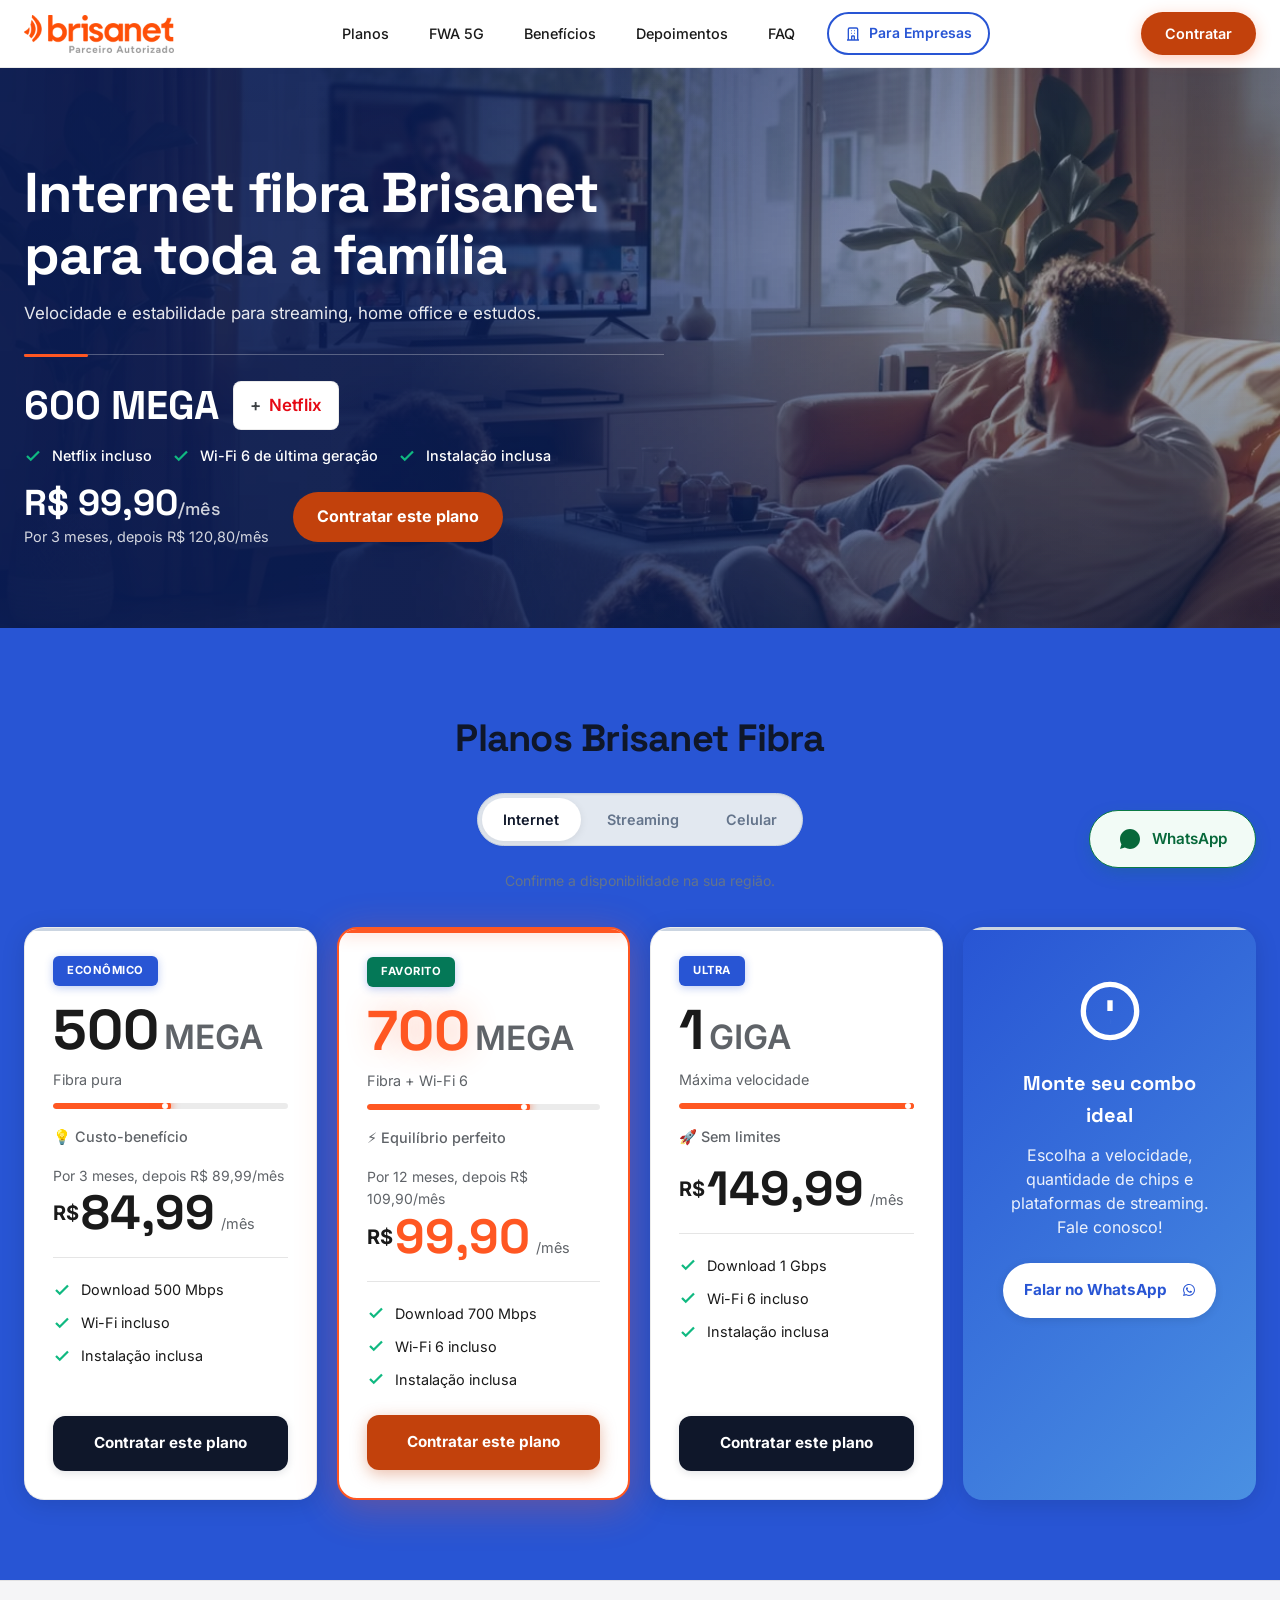
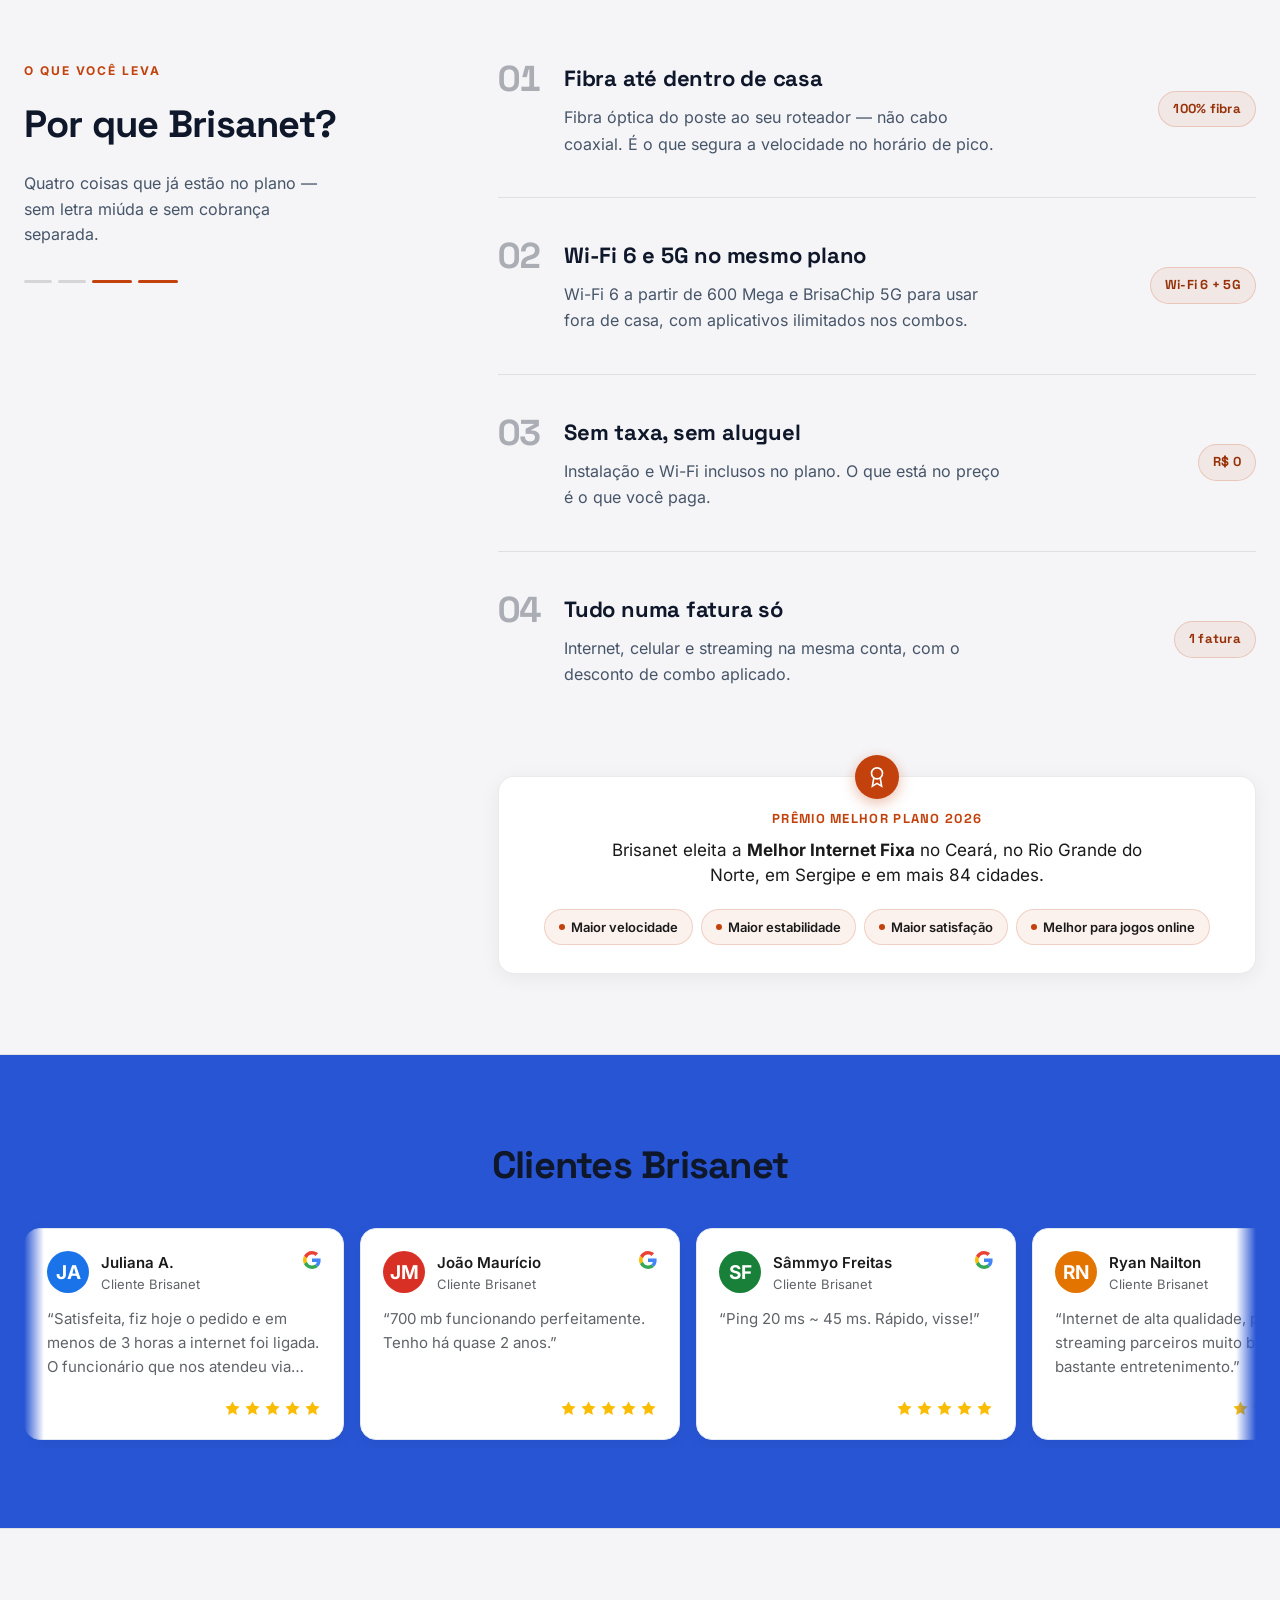
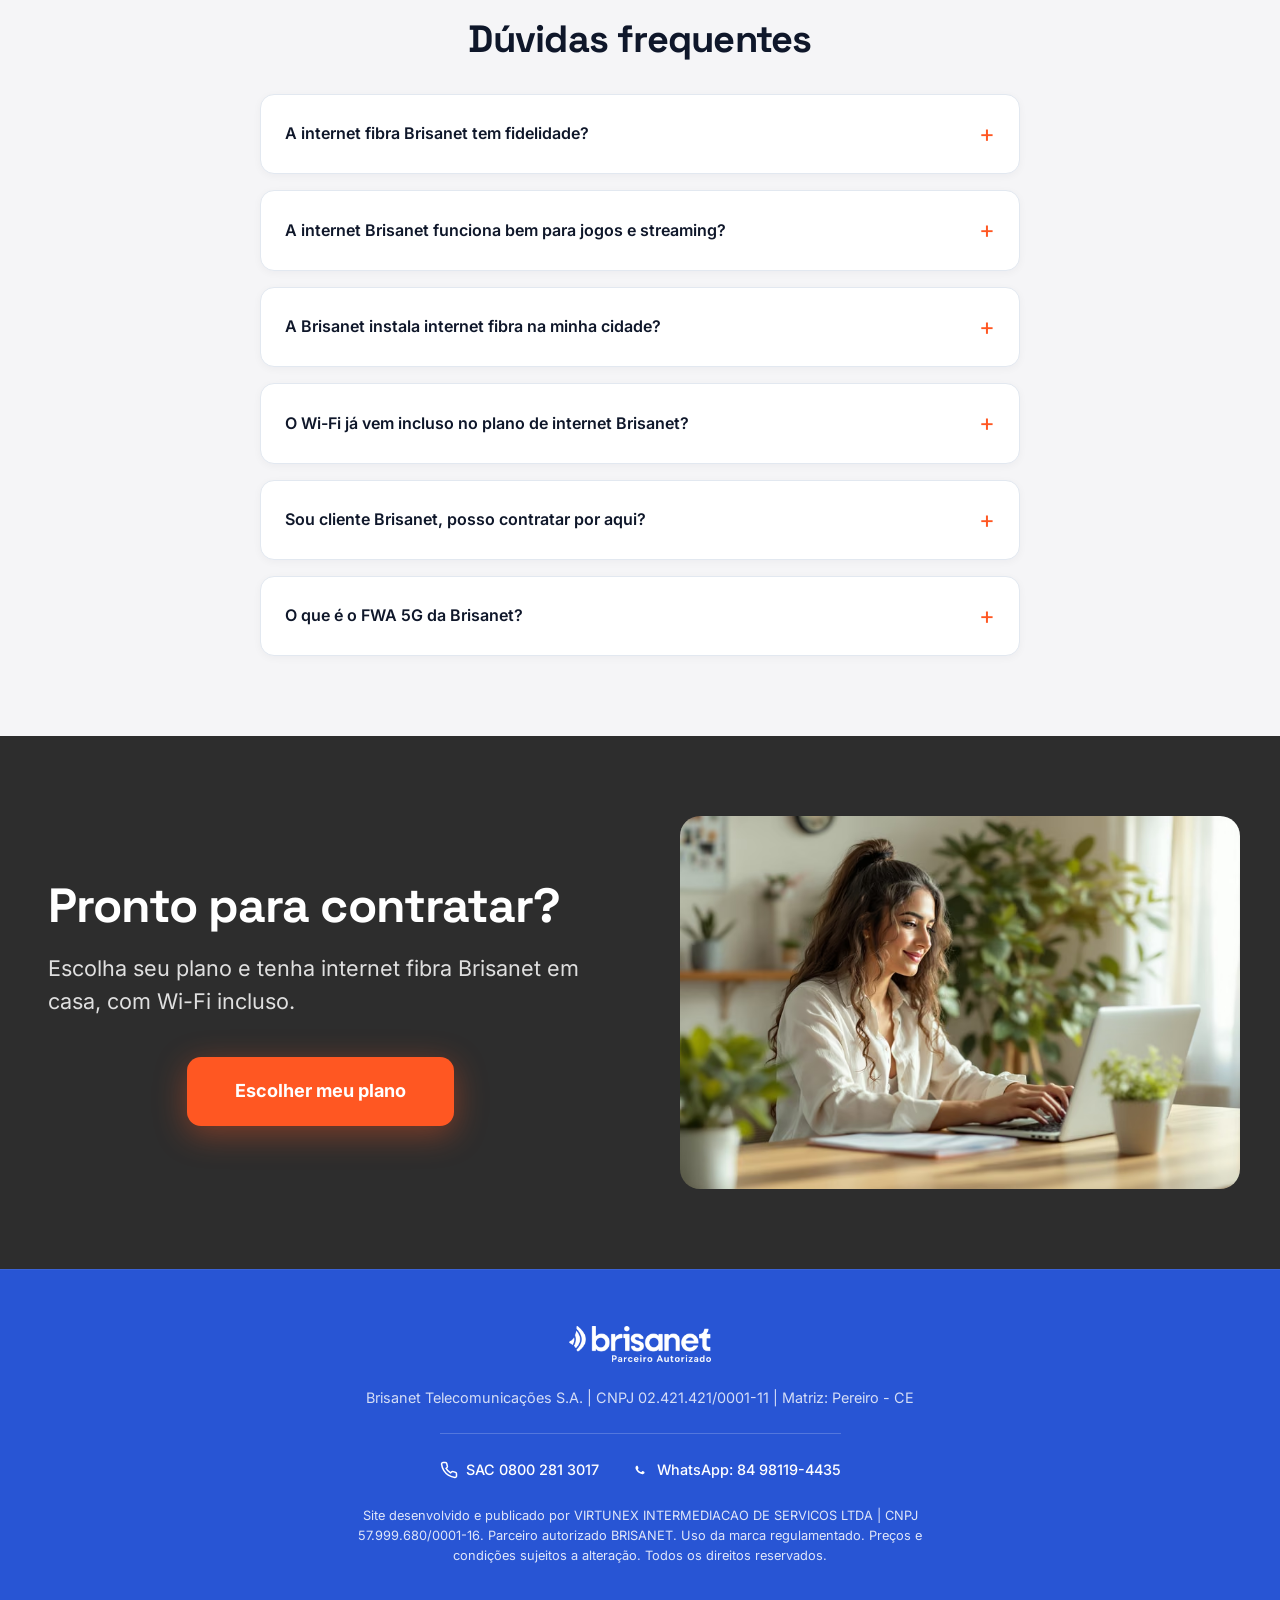
==== index.html @ 5cfa9ad0 "Atualiza versão do qualificador para liberar links do formulário" ====
<!DOCTYPE html>
<html lang="pt-BR">
<head>
  <meta charset="utf-8">
  <meta name="viewport" content="width=device-width, initial-scale=1">
  <meta name="description" content="Internet Fibra Brisanet a partir de R$ 84,99. Planos de 500 Mega a 1 Giga, com BrisaChip e instalação inclusa. Fale com um consultor e confira a cobertura na sua cidade.">
  <meta name="theme-color" content="#2855d4">
  <title>Internet Fibra Brisanet | Planos de 500 Mega a 1 Giga e BrisaChip</title>
  <link rel="icon" type="image/x-icon" href="img/favicon.ico">

  <link rel="preload" href="fonts/inter-latin.woff2" as="font" type="font/woff2" crossorigin>
  <link rel="preload" href="fonts/space-grotesk-latin.woff2" as="font" type="font/woff2" crossorigin>

  <!-- Google Tag Manager (GTM-WS3T5W6V) -->
  <script>
    /* dataLayer e gtm.start ficam imediatos (sem rede) para nao perder eventos
       empurrados antes do container carregar. So a injecao do gtm.js e' adiada:
       acontece no load ou na primeira interacao, o que vier primeiro. */
    window.dataLayer = window.dataLayer || [];
    window.dataLayer.push({'gtm.start': new Date().getTime(), event: 'gtm.js'});
    (function (w, d, s, i) {
      var done = false;
      function loadGTM() {
        if (done) return;
        done = true;
        var f = d.getElementsByTagName(s)[0], j = d.createElement(s);
        j.async = true;
        j.src = 'https://www.googletagmanager.com/gtm.js?id=' + i;
        f.parentNode.insertBefore(j, f);
      }
      ['pointerdown', 'keydown', 'touchstart', 'scroll'].forEach(function (e) {
        w.addEventListener(e, loadGTM, {once: true, passive: true});
      });
      if (d.readyState === 'complete') setTimeout(loadGTM, 0);
      else w.addEventListener('load', function () { setTimeout(loadGTM, 0); });
    })(window, document, 'script', 'GTM-WS3T5W6V');
  </script>
  <!-- End Google Tag Manager (GTM-WS3T5W6V) -->
  <style>
    /* ===== FONTES SELF-HOSTED =====
       Variaveis (eixo wght num unico arquivo por subset). Os intervalos
       declarados reproduzem o casamento de pesos que o Google Fonts fazia:
       pesos fora do intervalo sao arredondados para a borda mais proxima. */
    @font-face {
      font-family: 'Inter';
      font-style: normal;
      font-weight: 400 700;
      font-display: swap;
      src: url('fonts/inter-latin.woff2') format('woff2');
      unicode-range: U+0000-00FF, U+0131, U+0152-0153, U+02BB-02BC, U+02C6, U+02DA, U+02DC, U+0304, U+0308, U+0329, U+2000-206F, U+20AC, U+2122, U+2191, U+2193, U+2212, U+2215, U+FEFF, U+FFFD;
    }

    @font-face {
      font-family: 'Inter';
      font-style: normal;
      font-weight: 400 700;
      font-display: swap;
      src: url('fonts/inter-latin-ext.woff2') format('woff2');
      unicode-range: U+0100-02BA, U+02BD-02C5, U+02C7-02CC, U+02CE-02D7, U+02DD-02FF, U+0304, U+0308, U+0329, U+1D00-1DBF, U+1E00-1E9F, U+1EF2-1EFF, U+2020, U+20A0-20AB, U+20AD-20C0, U+2113, U+2C60-2C7F, U+A720-A7FF;
    }

    @font-face {
      font-family: 'Space Grotesk';
      font-style: normal;
      font-weight: 500 700;
      font-display: swap;
      src: url('fonts/space-grotesk-latin.woff2') format('woff2');
      unicode-range: U+0000-00FF, U+0131, U+0152-0153, U+02BB-02BC, U+02C6, U+02DA, U+02DC, U+0304, U+0308, U+0329, U+2000-206F, U+20AC, U+2122, U+2191, U+2193, U+2212, U+2215, U+FEFF, U+FFFD;
    }

    @font-face {
      font-family: 'Space Grotesk';
      font-style: normal;
      font-weight: 500 700;
      font-display: swap;
      src: url('fonts/space-grotesk-latin-ext.woff2') format('woff2');
      unicode-range: U+0100-02BA, U+02BD-02C5, U+02C7-02CC, U+02CE-02D7, U+02DD-02FF, U+0304, U+0308, U+0329, U+1D00-1DBF, U+1E00-1E9F, U+1EF2-1EFF, U+2020, U+20A0-20AB, U+20AD-20C0, U+2113, U+2C60-2C7F, U+A720-A7FF;
    }

    :root {
      /* Tema Híbrido Residencial - Cores Vibrantes Brisanet */

      /* Cores da Marca */
      --brand-blue: #2855d4;
      --brand-orange: #FF5722;
      --brand-blue-dark: #1a237e;

      /* Backgrounds por Seção - Versão Alternativa */
      --bg-hero: #2855d4;           /* Hero - Azul Vibrante */
      --bg-plans: #2855d4;          /* Seção Planos - Azul Vibrante */
      --bg-benefits: #f5f5f7;       /* Benefícios - Cinza Claro */
      --bg-testimonials: #2855d4;   /* Depoimentos - Azul Vibrante */
      --bg-faq: #f5f5f7;            /* FAQ - Cinza Claro */
      --bg-cta: #2d2d2d;            /* CTA Final - Cinza Escuro */
      --bg-footer: #2855d4;         /* Footer - Azul Vibrante */

      /* Backgrounds legados */
      --bg-light: #f5f5f7;
      --bg-dark: #0a0a0f;
      --bg-dark-2: #12121a;

      /* Backgrounds legados (mantidos para compatibilidade) */
      --bg: #0a0a0f;
      --bg2: #12121a;
      --bg3: #1a1a24;

      /* Cards - Versão Cards Brancos */
      --card-on-blue: #ffffff;      /* Card branco sobre fundo azul */
      --card-on-light: #ffffff;     /* Card branco sobre fundo cinza */
      --card-on-dark: #12121a;      /* Card sobre fundo escuro */
      --card-light: #ffffff;        /* Card branco */

      /* Surfaces */
      --surface: rgba(255, 255, 255, 0.03);
      --surface-hover: rgba(255, 255, 255, 0.06);
      --surface-light: rgba(0, 0, 0, 0.03);

      /* Textos - Melhor contraste WCAG */
      --text: #ffffff;
      --text2: #e8e8e8;
      --text-muted: #b0b0b0;
      --text-subtle: #8a8a8a;

      /* Textos sobre fundos claros */
      --text-on-light: #1a237e;     /* Azul escuro para títulos */
      --text-on-light-muted: #5f6368; /* Cinza médio para subtítulos */
      --text-on-light-body: #3c4043; /* Cinza escuro para corpo */

      /* Textos sobre cards brancos */
      --text-on-white: #1a1a1a;     /* Preto para textos principais */
      --text-on-white-muted: #5f6368; /* Cinza para textos secundários */
      --text-on-white-subtle: #9aa0a6; /* Cinza claro para textos sutis */

      /* Brand Colors */
      --accent: #FF5722;             /* Laranja vibrante (atualizado) */
      --accent2: #FF8C42;
      --accent-gradient: linear-gradient(135deg, #FF5722 0%, #FF8C42 50%, #ffb347 100%);
      --accent-glow: rgba(255, 87, 34, 0.4);

      --blue: #2855d4;               /* Azul vibrante (atualizado) */
      --blue-light: #4a90e2;
      --blue-dark: #1a237e;
      --blue-gradient: linear-gradient(135deg, #2855d4 0%, #4a90e2 100%);

      --green: #10b981;

      /* Versoes escurecidas para quando a cor CARREGA TEXTO.
         Medido: #FF5722 da' 3,16:1 com branco (reprova em AA);
         #C2410C da' 5,18:1. #10b981 da' 2,54:1 com branco; #047857 da' 5,48:1. */
      --accent-ink: #C2410C;
      --green-ink: #047857;
      --text-on-white-muted-aa: #5F6368;   /* 6,05:1 sobre branco */
      --green-glow: rgba(16, 185, 129, 0.3);

      /* Borders */
      --border: rgba(255, 255, 255, 0.08);
      --border-hover: rgba(255, 255, 255, 0.15);
      --border-accent: rgba(255, 87, 34, 0.3);
      --border-light: rgba(0, 0, 0, 0.08);      /* Borda sobre fundos claros */
      --border-light-hover: rgba(0, 0, 0, 0.15);

      /* Shadows */
      --shadow-sm: 0 2px 8px rgba(0, 0, 0, 0.1);
      --shadow-md: 0 4px 20px rgba(0, 0, 0, 0.15);
      --shadow-lg: 0 8px 40px rgba(0, 0, 0, 0.2);
      --shadow-xl: 0 20px 60px rgba(0, 0, 0, 0.25);
      --shadow-glow: 0 0 40px rgba(255, 87, 34, 0.2);
      --shadow-accent: 0 8px 30px rgba(255, 87, 34, 0.3);
      --shadow-card-light: 0 2px 12px rgba(0, 0, 0, 0.08); /* Sombra para cards sobre claro */

      /* Motion */
      --ease-out: cubic-bezier(0.16, 1, 0.3, 1);
      --ease-spring: cubic-bezier(0.34, 1.56, 0.64, 1);
    }

    *, *::before, *::after { box-sizing: border-box; margin: 0; padding: 0; }
    html { scroll-behavior: smooth; }
    
    body {
      font-family: 'Inter', -apple-system, BlinkMacSystemFont, system-ui, sans-serif;
      color: var(--text2);
      background: var(--bg);
      min-height: 100vh;
      overflow-x: hidden;
      -webkit-font-smoothing: antialiased;
      line-height: 1.6;
    }

    /* Scrollbar */
    ::-webkit-scrollbar { width: 8px; }
    ::-webkit-scrollbar-track { background: var(--bg2); }
    ::-webkit-scrollbar-thumb { background: var(--accent); border-radius: 4px; }

    img, svg { display: block; max-width: 100%; }

    /* Rede de seguranca: com display:block e max-width:100%, um <svg viewBox>
       sem width/height ocupa a largura do container. Se por qualquer motivo a
       regra de tamanho do componente nao chegar, o icone fica pequeno em vez
       de tomar a tela. Qualquer regra especifica sobrescreve isto. */
    /* :where() zera a especificidade — senao esta guarda venceria
       .plan-feature svg (0,1,1) e todo icone viraria 20px. */
    svg:where(:not([width]):not([height])) { width: 1.25rem; height: 1.25rem; }
    a { color: inherit; text-decoration: none; }
    button { font: inherit; cursor: pointer; border: none; background: none; }
    ul { list-style: none; }
    
    ::selection { background: var(--accent); color: white; }

    /* Focus states para acessibilidade de teclado */
    :focus-visible {
      outline: 2px solid var(--accent);
      outline-offset: 2px;
    }

    button:focus-visible,
    a:focus-visible {
      outline: 2px solid var(--accent);
      outline-offset: 2px;
    }

    .plan-cta:focus-visible,
    .cta-btn-p:focus-visible,
    .nav-cta:focus-visible {
      outline-color: #ffffff;
      box-shadow: 0 0 0 4px rgba(255, 87, 34, 0.3);
    }

    .container { width: 100%; max-width: 1280px; margin: 0 auto; padding: 0 1.5rem; }
    .section { padding: 5rem 0; position: relative; }

    @media (max-width: 768px) {
      .section { padding: 3.5rem 0; }
      .container { padding: 0 1rem; }
    }

    /* ========================================
       NAVIGATION
    ======================================== */
    
    .nav {
      position: fixed;
      top: 0;
      left: 0;
      right: 0;
      z-index: 200;
      padding: 0.75rem 0;
      /* branco solido desde o topo: o logo laranja nao tem contraste sobre o azul do hero */
      background: #ffffff;
      border-bottom: 1px solid rgba(0, 0, 0, 0.08);
      transition: padding 0.4s var(--ease-out), box-shadow 0.4s var(--ease-out);
    }

    .nav.scrolled {
      box-shadow: 0 2px 20px rgba(0, 0, 0, 0.1);
      padding: 0.5rem 0;
    }
    
    .nav-inner {
      display: flex;
      align-items: center;
      justify-content: space-between;
      gap: 2rem;
    }

    .logo { display: flex; align-items: center; gap: 0.5rem; }
    .logo-img { height: 38px; width: auto; }

    .nav-links { display: flex; align-items: center; gap: 0.5rem; }
    
    .nav-link {
      padding: 0.5rem 1rem;
      font-size: 0.9rem;
      font-weight: 500;
      color: #1a1a1a;
      border-radius: 8px;
      transition: all 0.2s ease;
    }
    
    .nav-link:hover { color: var(--brand-blue); background: rgba(40, 85, 212, 0.08); }
    
    .nav-switch {
      display: flex;
      align-items: center;
      gap: 0.5rem;
      padding: 0.5rem 1rem;
      font-size: 0.875rem;
      font-weight: 600;
      color: var(--brand-blue);
      background: transparent;
      border: 2px solid var(--brand-blue);
      border-radius: 50px;
      text-decoration: none;
      transition: all 0.3s ease;
      margin-left: 0.5rem;
    }
    .nav-switch:hover {
      /* era var(--primary) — variavel inexistente: o fundo ficava transparente
         e o texto branco desaparecia sobre a navbar branca. */
      background: var(--brand-blue);
      color: #ffffff;
      transform: translateY(-2px);
    }
    .nav-switch svg {
      width: 16px;
      height: 16px;
    }

    .nav-cta {
      padding: 0.625rem 1.5rem;
      /* laranja escuro: o --accent (#ff5722) dava 3,16:1 com branco */
      background: #C2410C;
      border-radius: 50px;
      font-size: 0.9rem;
      font-weight: 600;
      color: white;
      box-shadow: 0 4px 16px rgba(255, 87, 34, 0.3);
      transition: all 0.3s var(--ease-out);
    }
    
    .nav-cta:hover { transform: translateY(-2px); box-shadow: var(--shadow-glow); }

    .mobile-btn {
      display: none;
      flex-direction: column;
      gap: 5px;
      padding: 0.5rem;
    }
    
    .mobile-btn span {
      display: block;
      width: 22px;
      height: 2px;
      background: #1a1a1a;
      border-radius: 2px;
      transition: all 0.3s var(--ease-out);
    }
    
    .mobile-btn.active span:nth-child(1) { transform: rotate(45deg) translate(5px, 5px); }
    .mobile-btn.active span:nth-child(2) { opacity: 0; }
    .mobile-btn.active span:nth-child(3) { transform: rotate(-45deg) translate(5px, -5px); }

    .mobile-menu {
      position: fixed;
      inset: 0;
      background: var(--bg);
      z-index: 300;
      display: flex;
      flex-direction: column;
      align-items: flex-start;
      justify-content: flex-start;
      padding: 80px 24px 32px;
      gap: 0;
      opacity: 0;
      visibility: hidden;
      transition: all 0.4s var(--ease-out);
    }

    .mobile-menu-close {
      position: absolute;
      top: 20px;
      right: 20px;
      width: 44px;
      height: 44px;
      background: transparent;
      border: none;
      cursor: pointer;
      display: flex;
      align-items: center;
      justify-content: center;
      color: var(--text);
      font-size: 1.5rem;
      border-radius: 50%;
      transition: all 0.3s ease;
    }

    .mobile-menu-close:hover {
      background: rgba(255, 255, 255, 0.1);
    }

    .mobile-menu-close svg {
      width: 24px;
      height: 24px;
    }

    .mobile-menu.active { opacity: 1; visibility: visible; }

    .mobile-menu a {
      font-size: 1.25rem;
      font-weight: 600;
      color: var(--text);
      padding: 1rem 0;
      width: 100%;
      border-bottom: 1px solid rgba(255, 255, 255, 0.1);
      opacity: 0;
      transform: translateX(-20px);
      transition: all 0.3s var(--ease-out);
    }

    .mobile-menu a:last-of-type {
      border-bottom: none;
    }

    .mobile-menu a:hover {
      color: var(--accent);
    }

    .mobile-menu.active a { opacity: 1; transform: translateX(0); }
    .mobile-menu.active a:nth-child(2) { transition-delay: 100ms; }
    .mobile-menu.active a:nth-child(2) { transition-delay: 150ms; }
    .mobile-menu.active a:nth-child(3) { transition-delay: 200ms; }
    .mobile-menu.active a:nth-child(4) { transition-delay: 250ms; }
    .mobile-menu.active a:nth-child(5) { transition-delay: 300ms; }

    @media (max-width: 768px) {
      .nav-links, .nav-cta { display: none; }
      .mobile-btn { display: flex; }
    }

    /* ========================================
       HERO BANNER - Background Image Style
    ======================================== */

    .hero-banner {
      position: relative;
      width: 100%;
      min-height: 600px;
      background:
        /* url('img/hero-brisanet-web-v4.png'), */
        radial-gradient(ellipse at top left, #3b6be8 0%, #2855d4 50%, #1e45b8 100%);
      background-size: cover, cover;
      background-position: right center, center;
      background-repeat: no-repeat;
      display: flex;
      align-items: center;
      padding-top: 90px;
      overflow: hidden;
    }

    /* Duas camadas: um veu azul escuro na coluna do texto (garante o
       contraste, medido) e um escurecimento geral que assenta a foto. */
    .hero-banner__overlay {
      position: absolute;
      inset: 0;
      background:
        linear-gradient(90deg,
          rgba(10, 28, 84, 0.93) 0%,
          rgba(10, 28, 84, 0.88) 32%,
          rgba(12, 34, 96, 0.62) 55%,
          rgba(16, 42, 110, 0.34) 78%,
          rgba(16, 42, 110, 0.28) 100%),
        linear-gradient(180deg,
          rgba(6, 18, 56, 0.35) 0%,
          rgba(6, 18, 56, 0.10) 40%,
          rgba(6, 18, 56, 0.45) 100%);
      pointer-events: none;
      z-index: 1;
    }

    .hero-banner__grid {
      position: relative;
      z-index: 2;
      display: block;   /* coluna unica: a foto agora e' fundo, nao vizinha */
    }

    .hero-banner__content {
      position: relative;
      z-index: 2;
      max-width: 640px;
      padding: 72px 0 80px;
    }

    /* A foto cobre a hero inteira e o texto vive por cima dela. Antes ela
       ocupava so' a metade direita e o bloco da oferta ficava ao lado, com
       cara de card de plano solto dentro da secao. */
    .hero-banner__media {
      position: absolute;
      inset: 0;
      width: 100%;
      z-index: 0;
      display: block;
    }

    .hero-banner__media picture {
      display: block;
      width: 100%;
      height: 100%;
    }

    .hero-banner__media img {
      display: block;
      width: 100%;
      height: 100%;
      max-width: none;
      object-fit: cover;
      /* a familia esta' a direita do enquadramento: mantem ela visivel quando
         a tela e' larga e o corte acontece nas laterais */
      object-position: 72% center;
      border-radius: 0;
    }

    @media (max-width: 900px) {
      /* A foto continua sendo fundo tambem no mobile — antes ela virava uma
         faixa de 320px embaixo do texto, que era o que fazia a oferta parecer
         um card solto. O overlay passa a escurecer de cima para baixo. */
      .hero-banner { flex-direction: column; align-items: stretch; }
      .hero-banner__media { object-position: 60% center; }
      .hero-banner__media img { object-position: 60% center; }
      /* Nao aliviar no rodape: e' exatamente onde caem o preco e o CTA, e a
         foto tem uma janela clara ali. Medido antes do ajuste: 1,56:1 no
         "Por 3 meses, depois R$ 120,80". O escuro volta a fechar embaixo. */
      .hero-banner__overlay {
        background:
          linear-gradient(180deg,
            rgba(7, 21, 64, 0.94) 0%,
            rgba(7, 21, 64, 0.90) 38%,
            rgba(8, 24, 74, 0.88) 62%,
            rgba(7, 21, 64, 0.94) 100%);
      }

    }

    .hero-banner__badge {
      display: inline-flex;
      align-items: center;
      gap: 8px;
      background: rgba(0, 0, 0, 0.7);
      color: #ffffff;
      font-size: 0.75rem;
      font-weight: 600;
      padding: 10px 18px;
      border-radius: 50px;
      margin-bottom: 20px;
      letter-spacing: 0.3px;
      text-transform: none;
      backdrop-filter: blur(10px);
      border: 1px solid rgba(255, 255, 255, 0.1);
    }

    .hero-banner__badge svg {
      color: #FFD700;
      filter: drop-shadow(0 0 4px rgba(255, 215, 0, 0.5));
    }

    .hero-banner__title {
      font-family: 'Space Grotesk', sans-serif;
      /* Escala do H1: sempre ~1.35x o .section-title (H2) em qualquer largura.
         A regra anterior (5vw) fazia o H2 ultrapassar o H1 entre 769px e ~1100px. */
      font-size: clamp(2.25rem, 1.45rem + 3.4vw, 3.5rem);
      font-weight: 800;
      color: #ffffff;
      line-height: 1.1;
      letter-spacing: -0.02em;
      margin-bottom: 16px;
    }

    .hero-banner__title .highlight {
      color: #FF6B35;
    }

    .hero-banner__subtitle {
      font-size: 1.05rem;
      color: rgba(255, 255, 255, 0.9);
      margin-bottom: 24px;
      line-height: 1.5;
    }

    .hero-banner__checks {
      display: flex;
      flex-direction: column;
      gap: 10px;
      margin-bottom: 20px;
      padding-bottom: 16px;
      border-bottom: 1px solid rgba(255, 255, 255, 0.15);
    }

    .hero-banner__check {
      display: flex;
      align-items: center;
      gap: 10px;
      font-size: 0.9rem;
      color: #ffffff;
      font-weight: 500;
    }

    .hero-banner__check svg {
      width: 18px;
      height: 18px;
      color: #10b981;
      flex-shrink: 0;
    }

    /* Os checks ficam empilhados em coluna em todas as larguras (base do
       .hero-banner__checks). Nao reintroduzir flex-direction: row aqui. */

    /* ── Oferta em destaque, nao em caixa ─────────────────────────────
       Antes era um painel com fundo e borda, que lia como "card de plano"
       largado dentro da hero. Agora e' uma faixa: filete no topo, os dados
       em linha e o CTA fechando. Quem garante a leitura sobre a foto e' o
       overlay, nao uma caixa. */
    .hero-banner__offer-box {
      display: flex;
      flex-direction: column;
      gap: 14px;
      align-items: flex-start;
      margin-top: 28px;
      padding-top: 26px;
      border-top: 1px solid rgba(255, 255, 255, 0.28);
      position: relative;
    }

    /* marca laranja no inicio do filete: ancora a oferta sem virar moldura */
    .hero-banner__offer-box::before {
      content: '';
      position: absolute;
      top: -1px;
      left: 0;
      width: 64px;
      height: 3px;
      border-radius: 2px;
      background: var(--accent);
    }

    /* velocidade e agregado na mesma linha */
    .hero-banner__offer-head {
      display: flex;
      align-items: center;
      gap: 14px;
      flex-wrap: wrap;
    }

    /* checks em linha no desktop: ocupam a largura em vez de empilhar */
    .hero-banner__checks {
      flex-direction: row;
      flex-wrap: wrap;
      gap: 8px 20px;
      border-bottom: 0;
      padding-bottom: 0;
      margin-bottom: 4px;
    }

    /* preco e CTA lado a lado */
    .hero-banner__close {
      display: flex;
      align-items: center;
      gap: 24px;
      flex-wrap: wrap;
    }

    /* 1. VELOCIDADE - Maior destaque */
    .hero-banner__plan-speed {
      font-family: 'Space Grotesk', sans-serif;
      font-size: 2.5rem;
      font-weight: 800;
      color: #ffffff;
      line-height: 1;
    }

    /* 2. AGREGADO - Mini-produto visual */
    .hero-banner__aggregate {
      display: inline-flex;
      align-items: baseline;
      gap: 8px;
      /* fundo claro para a cor da marca ter contraste (sobre o azul do hero nao teria) */
      background: #ffffff;
      border: 1px solid rgba(0, 0, 0, 0.08);
      border-radius: 8px;
      padding: 10px 16px;
      width: fit-content;
    }

    /* ===== MARCAS PARCEIRAS =====
       Tratamento tipografico provisorio. Os logos oficiais entram como <svg>
       inline no lugar marcado no markup — nunca PNG (ver img/marcas/README.md). */
    .aggregate-plus {
      font-weight: 600;
      font-size: 1rem;
      color: #3c4043;
    }

    .brand-name {
      font-weight: 800;
      letter-spacing: -0.01em;
      color: var(--text-on-white);
    }

    .brand-netflix { color: #E50914; }

    .plan-features .brand-name { font-weight: 700; }

    .hero-banner__aggregate .aggregate-icon {
      width: 24px;
      height: 24px;
      color: var(--accent);
    }

    .hero-banner__aggregate span {
      font-size: 1.05rem;
      font-weight: 600;
      /* sem cor forçada: o badge tem fundo branco e cada marca traz a sua */
    }

    /* 4. PREÇO */
    .hero-banner__price-value {
      font-family: 'Space Grotesk', sans-serif;
      font-size: 2.25rem;
      font-weight: 800;
      color: #ffffff;
      line-height: 1;
    }

    .hero-banner__price-value .price-period {
      font-size: 0.5em;
      font-weight: 400;
      opacity: 0.8;
    }

    .hero-banner__price-after {
      font-size: 0.9rem;
      /* 0.7 caia para 4,41:1 sobre o azul mais claro do gradiente no mobile */
      color: rgba(255, 255, 255, 0.82);
      /* era -8px, herdado do layout em caixa: encostava no preco */
      margin-top: 4px;
    }

    .hero-banner .btn--highlight {
      padding: 12px 24px;
      font-size: 1rem;
      background: #C2410C;
      color: #ffffff;
      font-weight: 700;
      border-radius: 50px;
      transition: all 0.3s ease;
      border: none;
      display: inline-flex;
      align-items: center;
      gap: 8px;
      white-space: nowrap;
      text-decoration: none;
      width: fit-content;
    }

    .hero-banner .btn--highlight:hover {
      background: #ff5520;
      transform: translateY(-2px);
      box-shadow: 0 4px 20px rgba(255, 107, 53, 0.4);
    }

    @media (max-width: 768px) {
      .hero-banner {
        background:
          /* url('img/hero-brisanet-mob-v4%20(2).png'), */
          radial-gradient(ellipse at top left, #3b6be8 0%, #2855d4 50%, #1e45b8 100%);
        background-size: cover, cover;
        background-position: center top, center;
        min-height: auto;
        padding: 80px 0 40px;
      }

      /* Esta regra (<=768px) vinha DEPOIS da de <=900px e zerava o overlay em
         85% da altura — justo onde caem o preco e o CTA, sobre a janela clara
         da foto. Medido: 1,56:1 no "Por 3 meses". Herda a de 900px. */
      .hero-banner__overlay { width: 100%; }

      .hero-banner__content {
        max-width: 100%;
        text-align: left;
        padding: 30px 20px;
      }

      .hero-banner__offer-box {
        align-items: flex-start;
      }

      .hero-banner__plan-speed {
        font-size: 1.875rem;
      }

      /* o selo Netflix competia com a velocidade em 360px */
      .hero-banner__aggregate { padding: 7px 12px; }
      .hero-banner__aggregate .brand-name { font-size: 1rem; }
      .hero-banner__offer-head { gap: 10px; }
      .hero-banner__close { gap: 16px; }

      .hero-banner__price-value {
        font-size: 1.75rem;
      }

      .hero-banner .btn--highlight {
        width: fit-content;
        padding: 12px 24px;
      }
    }
  </style>
  <!-- Sincrono de proposito. O par preload+onload deixava a pagina pintar
       sem este CSS: fundo escuro do tema legado e SVG sem dimensao ocupando
       a largura toda (medido: 1232x1232px num check de 18px). Sao 9,7 KB
       com gzip — o bloqueio de render nao paga o flash. -->
  <link rel="stylesheet" href="css/index.css?v=202609300428">
</head>
<body>

  <!-- Google Tag Manager (noscript) (GTM-WS3T5W6V) -->
  <noscript><iframe src="https://www.googletagmanager.com/ns.html?id=GTM-WS3T5W6V"
  height="0" width="0" style="display:none;visibility:hidden"></iframe></noscript>
  <!-- End Google Tag Manager (noscript) (GTM-WS3T5W6V) -->

  <!-- Navigation -->
  <nav class="nav" id="nav">
    <div class="container">
      <div class="nav-inner">
        <a href="#" class="logo">
          <img src="img/logo.webp" alt="Brisanet" class="logo-img" width="450" height="114">
        </a>
        <div class="nav-links">
          <a href="#planos" class="nav-link">Planos</a>
          <a href="fwa.html" class="nav-link">FWA 5G</a>
          <a href="#beneficios" class="nav-link">Benefícios</a>
          <a href="#cases" class="nav-link">Depoimentos</a>
          <a href="#faq" class="nav-link">FAQ</a>
          <a href="empresas.html" class="nav-switch">
            <svg viewBox="0 0 24 24" fill="none" stroke="currentColor" stroke-width="2"><path d="M19 21V5a2 2 0 0 0-2-2H7a2 2 0 0 0-2 2v16m14 0h2m-2 0h-5m-9 0H3m2 0h5M9 7h1m-1 4h1m4-4h1m-1 4h1m-5 10v-5a1 1 0 0 1 1-1h2a1 1 0 0 1 1 1v5m-4 0h4"/></svg>
            Para Empresas
          </a>
        </div>
        <a href="/form-contratacao" class="nav-cta">Contratar</a>
        <button class="mobile-btn" id="mobile-btn" aria-label="Menu"><span></span><span></span><span></span></button>
      </div>
    </div>
  </nav>

  <!-- Mobile Menu -->
  <div class="mobile-menu" id="mobile-menu">
    <button class="mobile-menu-close" id="mobile-close" aria-label="Fechar menu">
      <svg viewBox="0 0 24 24" fill="none" stroke="currentColor" stroke-width="2"><path d="M18 6L6 18M6 6l12 12"/></svg>
    </button>
    <a href="#planos">Planos</a>
    <a href="fwa.html">FWA 5G</a>
    <a href="#beneficios">Benefícios</a>
    <a href="#cases">Depoimentos</a>
    <a href="#faq">FAQ</a>
    <a href="empresas.html">Para Empresas</a>
    <a href="/form-contratacao" style="color: var(--accent);">Contratar agora</a>
  </div>

  <main>
    <!-- Hero Section - Background Image Style -->
    <section class="hero-banner" id="top">
      <div class="hero-banner__overlay"></div>

      <div class="container hero-banner__grid">
        <div class="hero-banner__content">

          <!-- TÍTULO H1 SEO -->
          <h1 class="hero-banner__title">
            Internet fibra Brisanet para toda a família
          </h1>

          <!-- SUBTÍTULO DE APOIO -->
          <p class="hero-banner__subtitle">
            Velocidade e estabilidade para streaming, home office e estudos.
          </p>

          <!-- OFERTA — faixa, nao caixa -->
          <div class="hero-banner__offer-box">
            <!-- velocidade e agregado na mesma linha -->
            <div class="hero-banner__offer-head">
              <div class="hero-banner__plan-speed">600 MEGA</div>
              <div class="hero-banner__aggregate">
                <span class="aggregate-plus">+</span>
                <!-- logo oficial entra aqui como <svg> inline: ver img/marcas/README.md -->
                <span class="brand-name brand-netflix">Netflix</span>
              </div>
            </div>

            <!-- 3. BENEFÍCIOS -->
            <div class="hero-banner__checks">
              <div class="hero-banner__check">
                <svg viewBox="0 0 24 24" fill="none" stroke="currentColor" stroke-width="3"><path d="M20 6L9 17l-5-5"/></svg>
                <span>Netflix incluso</span>
              </div>
              <div class="hero-banner__check">
                <svg viewBox="0 0 24 24" fill="none" stroke="currentColor" stroke-width="3"><path d="M20 6L9 17l-5-5"/></svg>
                <span>Wi-Fi 6 de última geração</span>
              </div>
              <div class="hero-banner__check">
                <svg viewBox="0 0 24 24" fill="none" stroke="currentColor" stroke-width="3"><path d="M20 6L9 17l-5-5"/></svg>
                <span>Instalação inclusa</span>
              </div>
            </div>

            <!-- preco e CTA fechando a faixa, lado a lado -->
            <div class="hero-banner__close">
              <div>
                <div class="hero-banner__price-value">R$ 99,90<span class="price-period">/mês</span></div>
                <div class="hero-banner__price-after">Por 3 meses, depois R$ 120,80/mês</div>
              </div>
              <a href="https://wa.me/5584981194435" target="_blank" onclick="return openWhatsApp('hero', '600 MEGA + Netflix')" class="btn btn--highlight">
                Contratar este plano
              </a>
            </div>
          </div>

        </div>
      </div>

      <!-- Fora do .container: a imagem sangra ate a borda direita da viewport -->
      <div class="hero-banner__media">
        <picture>
          <source type="image/avif"
                  srcset="img/hero-familia-tvblur-760.avif 760w,
                          img/hero-familia-tvblur-1200.avif 1200w"
                  sizes="100vw">
          <source type="image/webp"
                  srcset="img/hero-familia-tvblur-760.webp 760w,
                          img/hero-familia-tvblur-1200.webp 1200w"
                  sizes="100vw">
          <img src="img/hero-familia-tvblur-1200.webp"
               width="1200" height="1490"
               fetchpriority="high" decoding="sync"
               alt="Família assistindo streaming na sala de casa com internet fibra">
        </picture>
      </div>
    </section>

    <!-- Plans Section -->
    <section class="section plans" id="planos">
      <div class="container">
        <header class="section-header section-header--tight reveal">
          <!-- Titulo curto de proposito: cabe em uma linha ate' 375px.
               Sem subtitulo — os tabs logo abaixo ja' dizem o que escolher. -->
          <h2 class="section-title">Planos Brisanet Fibra</h2>
        </header>

        <!-- Tabs Centralizadas -->
        <div class="plan-tabs-wrapper reveal">
          <div class="plan-tabs">
            <button class="plan-tab active" data-tab="internet">Internet</button>
            <button class="plan-tab" data-tab="streaming">Streaming</button>
            <button class="plan-tab" data-tab="celular">Celular</button>
          </div>
        </div>

        <!-- Disponibilidade por regiao (DEC-003) como nota discreta.
             A vigencia da campanha saiu do corpo da pagina: envelhecia sozinha
             e nenhum concorrente expoe isso acima dos planos. -->
        <p class="plans-region-note reveal">Confirme a disponibilidade na sua região.</p>

        <!-- Internet Panel -->
        <div class="plan-panel active" id="panel-internet">
          <div class="plan-grid" id="grid-internet">
            <article class="plan-card reveal reveal-delay-1">
              <span class="plan-badge">Econômico</span>
              <div class="plan-speed">
                <span class="plan-speed-value">500</span><span class="plan-speed-unit">MEGA</span>
                <p class="plan-speed-label">Fibra pura</p>
                <div class="plan-speed-bar"><div class="plan-speed-bar-fill" style="width:50%"></div></div>
              </div>
              <div class="plan-partner"><span>💡 Custo-benefício</span></div>
              <div class="plan-price">
                <p class="plan-price-old">Por 3 meses, depois R$ 89,99/mês</p>
                <div class="plan-price-current">
                  <span class="plan-price-currency">R$</span>
                  <span class="plan-price-value">84,99</span>
                  <span class="plan-price-period">/mês</span>
                </div>
              </div>
              <ul class="plan-features">
                <li class="plan-feature"><svg viewBox="0 0 24 24" fill="none" stroke="currentColor" stroke-width="3"><path d="M20 6L9 17l-5-5"/></svg><span>Download 500 Mbps</span></li>
                <li class="plan-feature"><svg viewBox="0 0 24 24" fill="none" stroke="currentColor" stroke-width="3"><path d="M20 6L9 17l-5-5"/></svg><span>Wi-Fi incluso</span></li>
                <li class="plan-feature"><svg viewBox="0 0 24 24" fill="none" stroke="currentColor" stroke-width="3"><path d="M20 6L9 17l-5-5"/></svg><span>Instalação inclusa</span></li>
              </ul>
              <div class="plan-cta-wrapper">
                <a href="/form-contratacao?plano=FIBRA_500" class="plan-cta"><span>Contratar este plano</span></a>
              </div>
            </article>

            <article class="plan-card featured reveal reveal-delay-2">
              <span class="plan-badge pop">Favorito</span>
              <div class="plan-speed">
                <span class="plan-speed-value">700</span><span class="plan-speed-unit">MEGA</span>
                <p class="plan-speed-label">Fibra + Wi-Fi 6</p>
                <div class="plan-speed-bar"><div class="plan-speed-bar-fill" style="width:70%"></div></div>
              </div>
              <div class="plan-partner"><span>⚡ Equilíbrio perfeito</span></div>
              <div class="plan-price">
                <p class="plan-price-old">Por 12 meses, depois R$ 109,90/mês</p>
                <div class="plan-price-current">
                  <span class="plan-price-currency">R$</span>
                  <span class="plan-price-value">99,90</span>
                  <span class="plan-price-period">/mês</span>
                </div>
              </div>
              <ul class="plan-features">
                <li class="plan-feature"><svg viewBox="0 0 24 24" fill="none" stroke="currentColor" stroke-width="3"><path d="M20 6L9 17l-5-5"/></svg><span>Download 700 Mbps</span></li>
                <li class="plan-feature"><svg viewBox="0 0 24 24" fill="none" stroke="currentColor" stroke-width="3"><path d="M20 6L9 17l-5-5"/></svg><span>Wi-Fi 6 incluso</span></li>
                <li class="plan-feature"><svg viewBox="0 0 24 24" fill="none" stroke="currentColor" stroke-width="3"><path d="M20 6L9 17l-5-5"/></svg><span>Instalação inclusa</span></li>
              </ul>
              <div class="plan-cta-wrapper">
                <a href="/form-contratacao?plano=FIBRA_700" class="plan-cta"><span>Contratar este plano</span></a>
              </div>
            </article>

            <article class="plan-card reveal reveal-delay-3">
              <span class="plan-badge">Ultra</span>
              <div class="plan-speed">
                <span class="plan-speed-value">1</span><span class="plan-speed-unit">GIGA</span>
                <p class="plan-speed-label">Máxima velocidade</p>
                <div class="plan-speed-bar"><div class="plan-speed-bar-fill" style="width:100%"></div></div>
              </div>
              <div class="plan-partner"><span>🚀 Sem limites</span></div>
              <div class="plan-price">
                <div class="plan-price-current">
                  <span class="plan-price-currency">R$</span>
                  <span class="plan-price-value">149,99</span>
                  <span class="plan-price-period">/mês</span>
                </div>
              </div>
              <ul class="plan-features">
                <li class="plan-feature"><svg viewBox="0 0 24 24" fill="none" stroke="currentColor" stroke-width="3"><path d="M20 6L9 17l-5-5"/></svg><span>Download 1 Gbps</span></li>
                <li class="plan-feature"><svg viewBox="0 0 24 24" fill="none" stroke="currentColor" stroke-width="3"><path d="M20 6L9 17l-5-5"/></svg><span>Wi-Fi 6 incluso</span></li>
                <li class="plan-feature"><svg viewBox="0 0 24 24" fill="none" stroke="currentColor" stroke-width="3"><path d="M20 6L9 17l-5-5"/></svg><span>Instalação inclusa</span></li>
              </ul>
              <div class="plan-cta-wrapper">
                <a href="/form-contratacao?plano=FIBRA_1000" class="plan-cta"><span>Contratar este plano</span></a>
              </div>
            </article>

            <article class="plan-card reveal reveal-delay-4" style="background: linear-gradient(135deg, #2855d4 0%, #4a90e2 100%); border: none;">
              <div style="text-align: center; padding: 1.5rem 0.75rem;">
                <div style="margin-bottom: 1.5rem;">
                  <svg style="width: 64px; height: 64px; color: white; margin: 0 auto;" viewBox="0 0 24 24" fill="none" stroke="currentColor" stroke-width="2">
                    <circle cx="12" cy="12" r="10"/>
                    <path d="M12 8v4M12 16h.01"/>
                  </svg>
                </div>
                <h3 style="font-family: 'Space Grotesk', sans-serif; font-size: 1.25rem; font-weight: 700; color: white; margin-bottom: 0.75rem;">Monte seu combo ideal</h3>
                <p style="font-size: 1rem; color: rgba(255, 255, 255, 0.9); margin-bottom: 1.5rem; line-height: 1.5;">Escolha a velocidade, quantidade de chips e plataformas de streaming. Fale conosco!</p>
                <a href="https://wa.me/5584981194435" onclick="return openWhatsApp('planos_fibra', 'Combo Personalizado')" class="plan-cta" style="background: white; color: #2855d4; display: inline-flex; align-items: center; justify-content: center; gap: 8px; padding: 0.875rem 1.25rem; border-radius: 50px; font-weight: 700; text-decoration: none; white-space: nowrap; transition: all 0.3s ease;">
                  <span>Falar no WhatsApp</span>
                  <svg style="width: 20px; height: 20px; margin-left: 8px;" viewBox="0 0 24 24" fill="currentColor">
                    <path d="M17.472 14.382c-.297-.149-1.758-.867-2.03-.967-.273-.099-.471-.148-.67.15-.197.297-.767.966-.94 1.164-.173.199-.347.223-.644.075-.297-.15-1.255-.463-2.39-1.475-.883-.788-1.48-1.761-1.653-2.059-.173-.297-.018-.458.13-.606.134-.133.298-.347.446-.52.149-.174.198-.298.298-.497.099-.198.05-.371-.025-.52-.075-.149-.669-1.612-.916-2.207-.242-.579-.487-.5-.669-.51-.173-.008-.371-.01-.57-.01-.198 0-.52.074-.792.372-.272.297-1.04 1.016-1.04 2.479 0 1.462 1.065 2.875 1.213 3.074.149.198 2.096 3.2 5.077 4.487.709.306 1.262.489 1.694.625.712.227 1.36.195 1.871.118.571-.085 1.758-.719 2.006-1.413.248-.694.248-1.289.173-1.413-.074-.124-.272-.198-.57-.347m-5.421 7.403h-.004a9.87 9.87 0 01-5.031-1.378l-.361-.214-3.741.982.998-3.648-.235-.374a9.86 9.86 0 01-1.51-5.26c.001-5.45 4.436-9.884 9.888-9.884 2.64 0 5.122 1.03 6.988 2.898a9.825 9.825 0 012.893 6.994c-.003 5.45-4.437 9.884-9.885 9.884m8.413-18.297A11.815 11.815 0 0012.05 0C5.495 0 .16 5.335.157 11.892c0 2.096.547 4.142 1.588 5.945L.057 24l6.305-1.654a11.882 11.882 0 005.683 1.448h.005c6.554 0 11.89-5.335 11.893-11.893a11.821 11.821 0 00-3.48-8.413Z"/>
                  </svg>
                </a>
              </div>
            </article>
          </div>

          <!-- Navegação - Internet (apenas dots) -->
          <div class="plan-nav" data-grid="grid-internet">
            <div class="plan-dots">
              <button class="plan-dot active" data-index="0" aria-label="Plano 1"></button>
              <button class="plan-dot" data-index="1" aria-label="Plano 2"></button>
              <button class="plan-dot" data-index="2" aria-label="Plano 3"></button>
              <button class="plan-dot" data-index="3" aria-label="Plano 4"></button>
            </div>
          </div>
        </div>

        <!-- Streaming Panel -->
        <div class="plan-panel" id="panel-streaming">
          <div class="plan-grid" id="grid-streaming">
            <article class="plan-card featured reveal reveal-delay-1">
              <span class="plan-badge pop">Mais vendido</span>
              <div class="plan-speed">
                <span class="plan-speed-value">600</span><span class="plan-speed-unit">MEGA</span>
                <div class="plan-speed-bar"><div class="plan-speed-bar-fill" style="width:60%"></div></div>
              </div>
              <div class="plan-aggregate">
                <span class="aggregate-plus">+</span>
                <!-- logo oficial entra aqui como <svg> inline: ver img/marcas/README.md -->
                <span class="brand-name brand-netflix">Netflix</span>
              </div>
              <div class="plan-price">
                <p class="plan-price-old">Por 3 meses, depois R$ 120,80/mês</p>
                <div class="plan-price-current">
                  <span class="plan-price-currency">R$</span>
                  <span class="plan-price-value">99,90</span>
                  <span class="plan-price-period">/mês</span>
                </div>
              </div>
              <ul class="plan-features">
                <li class="plan-feature"><svg viewBox="0 0 24 24" fill="none" stroke="currentColor" stroke-width="3"><path d="M20 6L9 17l-5-5"/></svg><span>Internet 600 Mega</span></li>
                <li class="plan-feature"><svg viewBox="0 0 24 24" fill="none" stroke="currentColor" stroke-width="3"><path d="M20 6L9 17l-5-5"/></svg><span><strong class="brand-name brand-netflix">Netflix</strong> Padrão com Anúncios</span></li>
                <li class="plan-feature"><svg viewBox="0 0 24 24" fill="none" stroke="currentColor" stroke-width="3"><path d="M20 6L9 17l-5-5"/></svg><span>Wi-Fi 6 incluso</span></li>
                <li class="plan-feature"><svg viewBox="0 0 24 24" fill="none" stroke="currentColor" stroke-width="3"><path d="M20 6L9 17l-5-5"/></svg><span>Instalação inclusa</span></li>
              </ul>
              <div class="plan-cta-wrapper">
                <a href="https://wa.me/5584981194435" target="_blank" onclick="return openWhatsApp('planos_streaming', '600 MEGA + Netflix')" class="plan-cta"><span>Contratar este plano</span></a>
              </div>
            </article>

            <article class="plan-card reveal reveal-delay-2">
              <span class="plan-badge">Cinema</span>
              <div class="plan-speed">
                <span class="plan-speed-value">500</span><span class="plan-speed-unit">MEGA</span>
                <div class="plan-speed-bar"><div class="plan-speed-bar-fill" style="width:50%"></div></div>
              </div>
              <div class="plan-aggregate">
                <span class="aggregate-plus">+</span>
                <!-- logo oficial entra aqui como <svg> inline: ver img/marcas/README.md -->
                <span class="brand-name">SKY+ Light</span>
              </div>
              <div class="plan-price">
                <p class="plan-price-old">Por 3 meses, depois R$ 99,89/mês</p>
                <div class="plan-price-current">
                  <span class="plan-price-currency">R$</span>
                  <span class="plan-price-value">94,89</span>
                  <span class="plan-price-period">/mês</span>
                </div>
              </div>
              <ul class="plan-features">
                <li class="plan-feature"><svg viewBox="0 0 24 24" fill="none" stroke="currentColor" stroke-width="3"><path d="M20 6L9 17l-5-5"/></svg><span>Internet 500 Mega</span></li>
                <li class="plan-feature"><svg viewBox="0 0 24 24" fill="none" stroke="currentColor" stroke-width="3"><path d="M20 6L9 17l-5-5"/></svg><span><strong class="brand-name">SKY+</strong> Light</span></li>
                <li class="plan-feature"><svg viewBox="0 0 24 24" fill="none" stroke="currentColor" stroke-width="3"><path d="M20 6L9 17l-5-5"/></svg><span>Wi-Fi incluso</span></li>
                <li class="plan-feature"><svg viewBox="0 0 24 24" fill="none" stroke="currentColor" stroke-width="3"><path d="M20 6L9 17l-5-5"/></svg><span>Instalação inclusa</span></li>
              </ul>
              <div class="plan-cta-wrapper">
                <a href="https://wa.me/5584981194435" target="_blank" onclick="return openWhatsApp('planos_streaming', '500 MEGA + SKY+ Light')" class="plan-cta"><span>Contratar este plano</span></a>
              </div>
            </article>

            <article class="plan-card reveal reveal-delay-3">
              <span class="plan-badge">Completo</span>
              <div class="plan-speed">
                <span class="plan-speed-value">500</span><span class="plan-speed-unit">MEGA</span>
                <div class="plan-speed-bar"><div class="plan-speed-bar-fill" style="width:50%"></div></div>
              </div>
              <div class="plan-aggregate">
                <span class="aggregate-plus">+</span>
                <!-- logo oficial entra aqui como <svg> inline: ver img/marcas/README.md -->
                <span class="brand-name">SKY+ e Prime</span>
              </div>
              <div class="plan-price">
                <p class="plan-price-old">Por 3 meses, depois R$ 114,79/mês</p>
                <div class="plan-price-current">
                  <span class="plan-price-currency">R$</span>
                  <span class="plan-price-value">109,79</span>
                  <span class="plan-price-period">/mês</span>
                </div>
              </div>
              <ul class="plan-features">
                <li class="plan-feature"><svg viewBox="0 0 24 24" fill="none" stroke="currentColor" stroke-width="3"><path d="M20 6L9 17l-5-5"/></svg><span>Internet 500 Mega</span></li>
                <li class="plan-feature"><svg viewBox="0 0 24 24" fill="none" stroke="currentColor" stroke-width="3"><path d="M20 6L9 17l-5-5"/></svg><span><strong class="brand-name">SKY+</strong> Light</span></li>
                <li class="plan-feature"><svg viewBox="0 0 24 24" fill="none" stroke="currentColor" stroke-width="3"><path d="M20 6L9 17l-5-5"/></svg><span><strong class="brand-name">Amazon Prime</strong></span></li>
                <li class="plan-feature"><svg viewBox="0 0 24 24" fill="none" stroke="currentColor" stroke-width="3"><path d="M20 6L9 17l-5-5"/></svg><span>Instalação inclusa</span></li>
              </ul>
              <div class="plan-cta-wrapper">
                <a href="https://wa.me/5584981194435" target="_blank" onclick="return openWhatsApp('planos_streaming', '500 MEGA + SKY+ e Prime')" class="plan-cta"><span>Contratar este plano</span></a>
              </div>
            </article>

            <article class="plan-card reveal reveal-delay-4" style="background: linear-gradient(135deg, #2855d4 0%, #4a90e2 100%); border: none;">
              <div style="text-align: center; padding: 1.5rem 0.75rem;">
                <div style="margin-bottom: 1.5rem;">
                  <svg style="width: 64px; height: 64px; color: white; margin: 0 auto;" viewBox="0 0 24 24" fill="none" stroke="currentColor" stroke-width="2">
                    <circle cx="12" cy="12" r="10"/>
                    <path d="M12 8v4M12 16h.01"/>
                  </svg>
                </div>
                <h3 style="font-family: 'Space Grotesk', sans-serif; font-size: 1.25rem; font-weight: 700; color: white; margin-bottom: 0.75rem;">Monte seu combo ideal</h3>
                <p style="font-size: 1rem; color: rgba(255, 255, 255, 0.9); margin-bottom: 1.5rem; line-height: 1.5;">Escolha a velocidade, quantidade de chips e plataformas de streaming. Fale conosco!</p>
                <a href="https://wa.me/5584981194435" onclick="return openWhatsApp('planos_streaming', 'Combo Personalizado')" class="plan-cta" style="background: white; color: #2855d4; display: inline-flex; align-items: center; justify-content: center; gap: 8px; padding: 0.875rem 1.25rem; border-radius: 50px; font-weight: 700; text-decoration: none; white-space: nowrap; transition: all 0.3s ease;">
                  <span>Falar no WhatsApp</span>
                  <svg style="width: 20px; height: 20px; margin-left: 8px;" viewBox="0 0 24 24" fill="currentColor">
                    <path d="M17.472 14.382c-.297-.149-1.758-.867-2.03-.967-.273-.099-.471-.148-.67.15-.197.297-.767.966-.94 1.164-.173.199-.347.223-.644.075-.297-.15-1.255-.463-2.39-1.475-.883-.788-1.48-1.761-1.653-2.059-.173-.297-.018-.458.13-.606.134-.133.298-.347.446-.52.149-.174.198-.298.298-.497.099-.198.05-.371-.025-.52-.075-.149-.669-1.612-.916-2.207-.242-.579-.487-.5-.669-.51-.173-.008-.371-.01-.57-.01-.198 0-.52.074-.792.372-.272.297-1.04 1.016-1.04 2.479 0 1.462 1.065 2.875 1.213 3.074.149.198 2.096 3.2 5.077 4.487.709.306 1.262.489 1.694.625.712.227 1.36.195 1.871.118.571-.085 1.758-.719 2.006-1.413.248-.694.248-1.289.173-1.413-.074-.124-.272-.198-.57-.347m-5.421 7.403h-.004a9.87 9.87 0 01-5.031-1.378l-.361-.214-3.741.982.998-3.648-.235-.374a9.86 9.86 0 01-1.51-5.26c.001-5.45 4.436-9.884 9.888-9.884 2.64 0 5.122 1.03 6.988 2.898a9.825 9.825 0 012.893 6.994c-.003 5.45-4.437 9.884-9.885 9.884m8.413-18.297A11.815 11.815 0 0012.05 0C5.495 0 .16 5.335.157 11.892c0 2.096.547 4.142 1.588 5.945L.057 24l6.305-1.654a11.882 11.882 0 005.683 1.448h.005c6.554 0 11.89-5.335 11.893-11.893a11.821 11.821 0 00-3.48-8.413Z"/>
                  </svg>
                </a>
              </div>
            </article>
          </div>

          <!-- Navegação - Streaming (apenas dots) -->
          <div class="plan-nav" data-grid="grid-streaming">
            <div class="plan-dots">
              <button class="plan-dot active" data-index="0" aria-label="Plano 1"></button>
              <button class="plan-dot" data-index="1" aria-label="Plano 2"></button>
              <button class="plan-dot" data-index="2" aria-label="Plano 3"></button>
              <button class="plan-dot" data-index="3" aria-label="Plano 4"></button>
            </div>
          </div>
        </div>

        <!-- Celular Panel -->
        <div class="plan-panel" id="panel-celular">
          <div class="plan-grid" id="grid-celular">
            <article class="plan-card reveal reveal-delay-1">
              <span class="plan-badge">Combo</span>
              <div class="plan-speed">
                <span class="plan-speed-value">500</span><span class="plan-speed-unit">MEGA</span>
                <div class="plan-speed-bar"><div class="plan-speed-bar-fill" style="width:50%"></div></div>
              </div>
              <div class="plan-aggregate">
                <svg viewBox="0 0 24 24" fill="none" stroke="currentColor" stroke-width="2"><rect x="5" y="2" width="14" height="20" rx="2"/><path d="M12 18h.01"/></svg>
                <span>+ 20GB</span>
              </div>
              <div class="plan-price">
                <p class="plan-price-old">Por 3 meses, depois R$ 114,98/mês</p>
                <div class="plan-price-current">
                  <span class="plan-price-currency">R$</span>
                  <span class="plan-price-value">89,99</span>
                  <span class="plan-price-period">/mês</span>
                </div>
              </div>
              <ul class="plan-features">
                <li class="plan-feature"><svg viewBox="0 0 24 24" fill="none" stroke="currentColor" stroke-width="3"><path d="M20 6L9 17l-5-5"/></svg><span>Internet 500 Mega</span></li>
                <li class="plan-feature"><svg viewBox="0 0 24 24" fill="none" stroke="currentColor" stroke-width="3"><path d="M20 6L9 17l-5-5"/></svg><span>BrisaChip 20GB</span></li>
                <li class="plan-feature"><svg viewBox="0 0 24 24" fill="none" stroke="currentColor" stroke-width="3"><path d="M20 6L9 17l-5-5"/></svg><span>Ligações e SMS ilimitados</span></li>
                <li class="plan-feature"><svg viewBox="0 0 24 24" fill="none" stroke="currentColor" stroke-width="3"><path d="M20 6L9 17l-5-5"/></svg><span>Wi-Fi e instalação inclusos</span></li>
              </ul>
              <div class="plan-cta-wrapper">
                <a href="https://wa.me/5584981194435" target="_blank" onclick="return openWhatsApp('planos_celular', '500 MEGA + 20GB')" class="plan-cta"><span>Contratar este plano</span></a>
              </div>
            </article>

            <article class="plan-card featured reveal reveal-delay-2">
              <span class="plan-badge pop">Equilíbrio</span>
              <div class="plan-speed">
                <span class="plan-speed-value">700</span><span class="plan-speed-unit">MEGA</span>
                <div class="plan-speed-bar"><div class="plan-speed-bar-fill" style="width:70%"></div></div>
              </div>
              <div class="plan-aggregate">
                <svg viewBox="0 0 24 24" fill="none" stroke="currentColor" stroke-width="2"><rect x="5" y="2" width="14" height="20" rx="2"/><path d="M12 18h.01"/></svg>
                <span>+ 30GB</span>
              </div>
              <div class="plan-price">
                <p class="plan-price-old">Por 3 meses, depois R$ 129,89/mês</p>
                <div class="plan-price-current">
                  <span class="plan-price-currency">R$</span>
                  <span class="plan-price-value">99,90</span>
                  <span class="plan-price-period">/mês</span>
                </div>
              </div>
              <ul class="plan-features">
                <li class="plan-feature"><svg viewBox="0 0 24 24" fill="none" stroke="currentColor" stroke-width="3"><path d="M20 6L9 17l-5-5"/></svg><span>Internet 700 Mega</span></li>
                <li class="plan-feature"><svg viewBox="0 0 24 24" fill="none" stroke="currentColor" stroke-width="3"><path d="M20 6L9 17l-5-5"/></svg><span>BrisaChip 30GB</span></li>
                <li class="plan-feature"><svg viewBox="0 0 24 24" fill="none" stroke="currentColor" stroke-width="3"><path d="M20 6L9 17l-5-5"/></svg><span>Ligações e SMS ilimitados</span></li>
                <li class="plan-feature"><svg viewBox="0 0 24 24" fill="none" stroke="currentColor" stroke-width="3"><path d="M20 6L9 17l-5-5"/></svg><span>Wi-Fi 6 e instalação inclusos</span></li>
              </ul>
              <div class="plan-cta-wrapper">
                <a href="https://wa.me/5584981194435" target="_blank" onclick="return openWhatsApp('planos_celular', '700 MEGA + 30GB')" class="plan-cta"><span>Contratar este plano</span></a>
              </div>
            </article>

            <article class="plan-card reveal reveal-delay-3">
              <span class="plan-badge">Performance</span>
              <div class="plan-speed">
                <span class="plan-speed-value">800</span><span class="plan-speed-unit">MEGA</span>
                <div class="plan-speed-bar"><div class="plan-speed-bar-fill" style="width:80%"></div></div>
              </div>
              <div class="plan-aggregate">
                <svg viewBox="0 0 24 24" fill="none" stroke="currentColor" stroke-width="2"><rect x="5" y="2" width="14" height="20" rx="2"/><path d="M12 18h.01"/></svg>
                <span>+ 50GB</span>
              </div>
              <div class="plan-price">
                <p class="plan-price-old">Por 3 meses, depois R$ 149,80/mês</p>
                <div class="plan-price-current">
                  <span class="plan-price-currency">R$</span>
                  <span class="plan-price-value">109,90</span>
                  <span class="plan-price-period">/mês</span>
                </div>
              </div>
              <ul class="plan-features">
                <li class="plan-feature"><svg viewBox="0 0 24 24" fill="none" stroke="currentColor" stroke-width="3"><path d="M20 6L9 17l-5-5"/></svg><span>Internet 800 Mega</span></li>
                <li class="plan-feature"><svg viewBox="0 0 24 24" fill="none" stroke="currentColor" stroke-width="3"><path d="M20 6L9 17l-5-5"/></svg><span>BrisaChip 50GB</span></li>
                <li class="plan-feature"><svg viewBox="0 0 24 24" fill="none" stroke="currentColor" stroke-width="3"><path d="M20 6L9 17l-5-5"/></svg><span>Ligações e SMS ilimitados</span></li>
                <li class="plan-feature"><svg viewBox="0 0 24 24" fill="none" stroke="currentColor" stroke-width="3"><path d="M20 6L9 17l-5-5"/></svg><span>Wi-Fi 6 e instalação inclusos</span></li>
              </ul>
              <div class="plan-cta-wrapper">
                <a href="https://wa.me/5584981194435" target="_blank" onclick="return openWhatsApp('planos_celular', '800 MEGA + 50GB')" class="plan-cta"><span>Contratar este plano</span></a>
              </div>
            </article>

            <article class="plan-card reveal reveal-delay-4">
              <span class="plan-badge">Família</span>
              <div class="plan-speed">
                <span class="plan-speed-value">700</span><span class="plan-speed-unit">MEGA</span>
                <div class="plan-speed-bar"><div class="plan-speed-bar-fill" style="width:70%"></div></div>
              </div>
              <div class="plan-aggregate">
                <svg viewBox="0 0 24 24" fill="none" stroke="currentColor" stroke-width="2"><rect x="5" y="2" width="14" height="20" rx="2"/><path d="M12 18h.01"/></svg>
                <span>+ 20GB, 3 chips</span>
              </div>
              <div class="plan-price">
                <p class="plan-price-old">Por 12 meses, depois R$ 174,86/mês</p>
                <div class="plan-price-current">
                  <span class="plan-price-currency">R$</span>
                  <span class="plan-price-value">149,99</span>
                  <span class="plan-price-period">/mês</span>
                </div>
              </div>
              <ul class="plan-features">
                <li class="plan-feature"><svg viewBox="0 0 24 24" fill="none" stroke="currentColor" stroke-width="3"><path d="M20 6L9 17l-5-5"/></svg><span>Internet 700 Mega</span></li>
                <li class="plan-feature"><svg viewBox="0 0 24 24" fill="none" stroke="currentColor" stroke-width="3"><path d="M20 6L9 17l-5-5"/></svg><span>3 BrisaChips 20GB</span></li>
                <li class="plan-feature"><svg viewBox="0 0 24 24" fill="none" stroke="currentColor" stroke-width="3"><path d="M20 6L9 17l-5-5"/></svg><span>Ligações e SMS ilimitados</span></li>
                <li class="plan-feature"><svg viewBox="0 0 24 24" fill="none" stroke="currentColor" stroke-width="3"><path d="M20 6L9 17l-5-5"/></svg><span>Wi-Fi 6 e instalação inclusos</span></li>
              </ul>
              <div class="plan-cta-wrapper">
                <a href="https://wa.me/5584981194435" target="_blank" onclick="return openWhatsApp('planos_celular', '700 MEGA + 20GB 3 chips')" class="plan-cta"><span>Contratar este plano</span></a>
              </div>
            </article>
          </div>

          <!-- Navegação - Celular (5 cards: 4 planos + card institucional) -->
          <div class="plan-nav" data-grid="grid-celular">
            <div class="plan-dots">
              <button class="plan-dot active" data-index="0" aria-label="Plano 1"></button>
              <button class="plan-dot" data-index="1" aria-label="Plano 2"></button>
              <button class="plan-dot" data-index="2" aria-label="Plano 3"></button>
              <button class="plan-dot" data-index="3" aria-label="Plano 4"></button>
            </div>
          </div>
        </div>
      </div>
    </section>

    <!-- Benefits Section -->
    <section class="section benefits benefits--v2" id="beneficios">
      <div class="container bx">

        <aside class="bx__aside">
          <p class="bx__eyebrow">O que você leva</p>
          <h2 class="section-title">Por que Brisanet?</h2>
          <p class="bx__lead">Quatro coisas que já estão no plano — sem letra miúda e sem cobrança separada.</p>
          <ol class="bx__prog" aria-hidden="true"><li></li><li></li><li></li><li></li></ol>
        </aside>

        <div class="bx__main">
          <ol class="bx__list">
            <li class="bx__item">
              <span class="bx__num">01</span>
              <div class="bx__body">
                <h3 class="bx__title">Fibra até dentro de casa</h3>
                <p class="bx__desc">Fibra óptica do poste ao seu roteador — não cabo coaxial. É o que segura a velocidade no horário de pico.</p>
              </div>
              <span class="bx__fact">100% fibra</span>
            </li>
            <li class="bx__item">
              <span class="bx__num">02</span>
              <div class="bx__body">
                <h3 class="bx__title">Wi-Fi 6 e 5G no mesmo plano</h3>
                <p class="bx__desc">Wi-Fi 6 a partir de 600 Mega e BrisaChip 5G para usar fora de casa, com aplicativos ilimitados nos combos.</p>
              </div>
              <span class="bx__fact">Wi-Fi 6 + 5G</span>
            </li>
            <li class="bx__item">
              <span class="bx__num">03</span>
              <div class="bx__body">
                <h3 class="bx__title">Sem taxa, sem aluguel</h3>
                <p class="bx__desc">Instalação e Wi-Fi inclusos no plano. O que está no preço é o que você paga.</p>
              </div>
              <span class="bx__fact">R$ 0</span>
            </li>
            <li class="bx__item">
              <span class="bx__num">04</span>
              <div class="bx__body">
                <h3 class="bx__title">Tudo numa fatura só</h3>
                <p class="bx__desc">Internet, celular e streaming na mesma conta, com o desconto de combo aplicado.</p>
              </div>
              <span class="bx__fact">1 fatura</span>
            </li>
          </ol>

          <aside class="award reveal" aria-label="Premiação">
            <div class="award__badge">
              <svg viewBox="0 0 24 24" fill="none" stroke="currentColor" stroke-width="1.8" aria-hidden="true"><circle cx="12" cy="8" r="6"/><path d="M15.477 12.89L17 22l-5-3-5 3 1.523-9.11"/></svg>
            </div>
            <p class="award__title">Prêmio Melhor Plano 2026</p>
            <p class="award__text">Brisanet eleita a <strong>Melhor Internet Fixa</strong> no Ceará, no Rio Grande do Norte, em Sergipe e em mais 84 cidades.</p>
            <ul class="award__seals">
              <li>Maior velocidade</li><li>Maior estabilidade</li>
              <li>Maior satisfação</li><li>Melhor para jogos online</li>
            </ul>
          </aside>
        </div>

      </div>
    </section>

    <!-- Testimonials Section -->
    <section class="section testimonials" id="cases">
      <div class="container">
        <header class="section-header section-header--tight reveal">
          <h2 class="section-title">Clientes Brisanet</h2>
        </header>
        <div class="testimonials-wrapper">
        <!-- Esteira infinita. O grupo e' duplicado por JS (ver bloco reviews-marquee
             no rodape) para nao dobrar o peso do HTML; sem JS vira uma faixa
             rolavel manualmente. -->
        <div class="reviews-marquee reveal" role="group" aria-label="Avaliacoes de clientes no Google">
          <div class="reviews-marquee__viewport">
            <div class="reviews-marquee__track">
              <div class="reviews-marquee__group">
              <article class="review-card">
                <div class="review-head">
                  <span class="review-avatar" style="background: #1A73E8;" aria-hidden="true">JA</span>
                  <div class="review-meta">
                    <p class="review-name">Juliana A.</p>
                    <p class="review-role">Cliente Brisanet</p>
                  </div>
                  <svg class="review-google" viewBox="0 0 48 48" role="img" aria-label="Google"><path fill="#EA4335" d="M24 9.5c3.54 0 6.71 1.22 9.21 3.6l6.85-6.85C35.9 2.38 30.47 0 24 0 14.62 0 6.51 5.38 2.56 13.22l7.98 6.19C12.43 13.72 17.74 9.5 24 9.5z"/><path fill="#4285F4" d="M46.98 24.55c0-1.57-.15-3.09-.38-4.55H24v9.02h12.94c-.58 2.96-2.26 5.48-4.78 7.18l7.73 6c4.51-4.18 7.09-10.36 7.09-17.65z"/><path fill="#FBBC05" d="M10.53 28.59c-.48-1.45-.76-2.99-.76-4.59s.27-3.14.76-4.59l-7.98-6.19C.92 16.46 0 20.12 0 24c0 3.88.92 7.54 2.56 10.78l7.97-6.19z"/><path fill="#34A853" d="M24 48c6.48 0 11.93-2.13 15.89-5.81l-7.73-6c-2.15 1.45-4.92 2.3-8.16 2.3-6.26 0-11.57-4.22-13.47-9.91l-7.98 6.19C6.51 42.62 14.62 48 24 48z"/></svg>
                </div>
                <p class="review-text">Satisfeita, fiz hoje o pedido e em menos de 3 horas a internet foi ligada. O funcionário que nos atendeu via WhatsApp e o que fez o serviço de ligação foram super atenciosos.</p>
            <div class="review-stars" role="img" aria-label="5 de 5 estrelas">
                    <span class="star-on"><svg viewBox="0 0 24 24" aria-hidden="true"><path d="M12 2l3.09 6.26L22 9.27l-5 4.87 1.18 6.88L12 17.77l-6.18 3.25L7 14.14l-5-4.87 6.91-1.01L12 2z"/></svg></span>
                    <span class="star-on"><svg viewBox="0 0 24 24" aria-hidden="true"><path d="M12 2l3.09 6.26L22 9.27l-5 4.87 1.18 6.88L12 17.77l-6.18 3.25L7 14.14l-5-4.87 6.91-1.01L12 2z"/></svg></span>
                    <span class="star-on"><svg viewBox="0 0 24 24" aria-hidden="true"><path d="M12 2l3.09 6.26L22 9.27l-5 4.87 1.18 6.88L12 17.77l-6.18 3.25L7 14.14l-5-4.87 6.91-1.01L12 2z"/></svg></span>
                    <span class="star-on"><svg viewBox="0 0 24 24" aria-hidden="true"><path d="M12 2l3.09 6.26L22 9.27l-5 4.87 1.18 6.88L12 17.77l-6.18 3.25L7 14.14l-5-4.87 6.91-1.01L12 2z"/></svg></span>
                    <span class="star-on"><svg viewBox="0 0 24 24" aria-hidden="true"><path d="M12 2l3.09 6.26L22 9.27l-5 4.87 1.18 6.88L12 17.77l-6.18 3.25L7 14.14l-5-4.87 6.91-1.01L12 2z"/></svg></span>
                    </div>
              </article>

              <article class="review-card">
                <div class="review-head">
                  <span class="review-avatar" style="background: #D93025;" aria-hidden="true">JM</span>
                  <div class="review-meta">
                    <p class="review-name">João Maurício</p>
                    <p class="review-role">Cliente Brisanet</p>
                  </div>
                  <svg class="review-google" viewBox="0 0 48 48" role="img" aria-label="Google"><path fill="#EA4335" d="M24 9.5c3.54 0 6.71 1.22 9.21 3.6l6.85-6.85C35.9 2.38 30.47 0 24 0 14.62 0 6.51 5.38 2.56 13.22l7.98 6.19C12.43 13.72 17.74 9.5 24 9.5z"/><path fill="#4285F4" d="M46.98 24.55c0-1.57-.15-3.09-.38-4.55H24v9.02h12.94c-.58 2.96-2.26 5.48-4.78 7.18l7.73 6c4.51-4.18 7.09-10.36 7.09-17.65z"/><path fill="#FBBC05" d="M10.53 28.59c-.48-1.45-.76-2.99-.76-4.59s.27-3.14.76-4.59l-7.98-6.19C.92 16.46 0 20.12 0 24c0 3.88.92 7.54 2.56 10.78l7.97-6.19z"/><path fill="#34A853" d="M24 48c6.48 0 11.93-2.13 15.89-5.81l-7.73-6c-2.15 1.45-4.92 2.3-8.16 2.3-6.26 0-11.57-4.22-13.47-9.91l-7.98 6.19C6.51 42.62 14.62 48 24 48z"/></svg>
                </div>
                <p class="review-text">700 mb funcionando perfeitamente. Tenho há quase 2 anos.</p>
            <div class="review-stars" role="img" aria-label="5 de 5 estrelas">
                    <span class="star-on"><svg viewBox="0 0 24 24" aria-hidden="true"><path d="M12 2l3.09 6.26L22 9.27l-5 4.87 1.18 6.88L12 17.77l-6.18 3.25L7 14.14l-5-4.87 6.91-1.01L12 2z"/></svg></span>
                    <span class="star-on"><svg viewBox="0 0 24 24" aria-hidden="true"><path d="M12 2l3.09 6.26L22 9.27l-5 4.87 1.18 6.88L12 17.77l-6.18 3.25L7 14.14l-5-4.87 6.91-1.01L12 2z"/></svg></span>
                    <span class="star-on"><svg viewBox="0 0 24 24" aria-hidden="true"><path d="M12 2l3.09 6.26L22 9.27l-5 4.87 1.18 6.88L12 17.77l-6.18 3.25L7 14.14l-5-4.87 6.91-1.01L12 2z"/></svg></span>
                    <span class="star-on"><svg viewBox="0 0 24 24" aria-hidden="true"><path d="M12 2l3.09 6.26L22 9.27l-5 4.87 1.18 6.88L12 17.77l-6.18 3.25L7 14.14l-5-4.87 6.91-1.01L12 2z"/></svg></span>
                    <span class="star-on"><svg viewBox="0 0 24 24" aria-hidden="true"><path d="M12 2l3.09 6.26L22 9.27l-5 4.87 1.18 6.88L12 17.77l-6.18 3.25L7 14.14l-5-4.87 6.91-1.01L12 2z"/></svg></span>
                    </div>
              </article>

              <article class="review-card">
                <div class="review-head">
                  <span class="review-avatar" style="background: #188038;" aria-hidden="true">SF</span>
                  <div class="review-meta">
                    <p class="review-name">Sâmmyo Freitas</p>
                    <p class="review-role">Cliente Brisanet</p>
                  </div>
                  <svg class="review-google" viewBox="0 0 48 48" role="img" aria-label="Google"><path fill="#EA4335" d="M24 9.5c3.54 0 6.71 1.22 9.21 3.6l6.85-6.85C35.9 2.38 30.47 0 24 0 14.62 0 6.51 5.38 2.56 13.22l7.98 6.19C12.43 13.72 17.74 9.5 24 9.5z"/><path fill="#4285F4" d="M46.98 24.55c0-1.57-.15-3.09-.38-4.55H24v9.02h12.94c-.58 2.96-2.26 5.48-4.78 7.18l7.73 6c4.51-4.18 7.09-10.36 7.09-17.65z"/><path fill="#FBBC05" d="M10.53 28.59c-.48-1.45-.76-2.99-.76-4.59s.27-3.14.76-4.59l-7.98-6.19C.92 16.46 0 20.12 0 24c0 3.88.92 7.54 2.56 10.78l7.97-6.19z"/><path fill="#34A853" d="M24 48c6.48 0 11.93-2.13 15.89-5.81l-7.73-6c-2.15 1.45-4.92 2.3-8.16 2.3-6.26 0-11.57-4.22-13.47-9.91l-7.98 6.19C6.51 42.62 14.62 48 24 48z"/></svg>
                </div>
                <p class="review-text">Ping 20 ms ~ 45 ms. Rápido, visse!</p>
            <div class="review-stars" role="img" aria-label="5 de 5 estrelas">
                    <span class="star-on"><svg viewBox="0 0 24 24" aria-hidden="true"><path d="M12 2l3.09 6.26L22 9.27l-5 4.87 1.18 6.88L12 17.77l-6.18 3.25L7 14.14l-5-4.87 6.91-1.01L12 2z"/></svg></span>
                    <span class="star-on"><svg viewBox="0 0 24 24" aria-hidden="true"><path d="M12 2l3.09 6.26L22 9.27l-5 4.87 1.18 6.88L12 17.77l-6.18 3.25L7 14.14l-5-4.87 6.91-1.01L12 2z"/></svg></span>
                    <span class="star-on"><svg viewBox="0 0 24 24" aria-hidden="true"><path d="M12 2l3.09 6.26L22 9.27l-5 4.87 1.18 6.88L12 17.77l-6.18 3.25L7 14.14l-5-4.87 6.91-1.01L12 2z"/></svg></span>
                    <span class="star-on"><svg viewBox="0 0 24 24" aria-hidden="true"><path d="M12 2l3.09 6.26L22 9.27l-5 4.87 1.18 6.88L12 17.77l-6.18 3.25L7 14.14l-5-4.87 6.91-1.01L12 2z"/></svg></span>
                    <span class="star-on"><svg viewBox="0 0 24 24" aria-hidden="true"><path d="M12 2l3.09 6.26L22 9.27l-5 4.87 1.18 6.88L12 17.77l-6.18 3.25L7 14.14l-5-4.87 6.91-1.01L12 2z"/></svg></span>
                    </div>
              </article>

              <article class="review-card">
                <div class="review-head">
                  <span class="review-avatar" style="background: #E37400;" aria-hidden="true">RN</span>
                  <div class="review-meta">
                    <p class="review-name">Ryan Nailton</p>
                    <p class="review-role">Cliente Brisanet</p>
                  </div>
                  <svg class="review-google" viewBox="0 0 48 48" role="img" aria-label="Google"><path fill="#EA4335" d="M24 9.5c3.54 0 6.71 1.22 9.21 3.6l6.85-6.85C35.9 2.38 30.47 0 24 0 14.62 0 6.51 5.38 2.56 13.22l7.98 6.19C12.43 13.72 17.74 9.5 24 9.5z"/><path fill="#4285F4" d="M46.98 24.55c0-1.57-.15-3.09-.38-4.55H24v9.02h12.94c-.58 2.96-2.26 5.48-4.78 7.18l7.73 6c4.51-4.18 7.09-10.36 7.09-17.65z"/><path fill="#FBBC05" d="M10.53 28.59c-.48-1.45-.76-2.99-.76-4.59s.27-3.14.76-4.59l-7.98-6.19C.92 16.46 0 20.12 0 24c0 3.88.92 7.54 2.56 10.78l7.97-6.19z"/><path fill="#34A853" d="M24 48c6.48 0 11.93-2.13 15.89-5.81l-7.73-6c-2.15 1.45-4.92 2.3-8.16 2.3-6.26 0-11.57-4.22-13.47-9.91l-7.98 6.19C6.51 42.62 14.62 48 24 48z"/></svg>
                </div>
                <p class="review-text">Internet de alta qualidade, planos de streaming parceiros muito bons, com bastante entretenimento.</p>
            <div class="review-stars" role="img" aria-label="5 de 5 estrelas">
                    <span class="star-on"><svg viewBox="0 0 24 24" aria-hidden="true"><path d="M12 2l3.09 6.26L22 9.27l-5 4.87 1.18 6.88L12 17.77l-6.18 3.25L7 14.14l-5-4.87 6.91-1.01L12 2z"/></svg></span>
                    <span class="star-on"><svg viewBox="0 0 24 24" aria-hidden="true"><path d="M12 2l3.09 6.26L22 9.27l-5 4.87 1.18 6.88L12 17.77l-6.18 3.25L7 14.14l-5-4.87 6.91-1.01L12 2z"/></svg></span>
                    <span class="star-on"><svg viewBox="0 0 24 24" aria-hidden="true"><path d="M12 2l3.09 6.26L22 9.27l-5 4.87 1.18 6.88L12 17.77l-6.18 3.25L7 14.14l-5-4.87 6.91-1.01L12 2z"/></svg></span>
                    <span class="star-on"><svg viewBox="0 0 24 24" aria-hidden="true"><path d="M12 2l3.09 6.26L22 9.27l-5 4.87 1.18 6.88L12 17.77l-6.18 3.25L7 14.14l-5-4.87 6.91-1.01L12 2z"/></svg></span>
                    <span class="star-on"><svg viewBox="0 0 24 24" aria-hidden="true"><path d="M12 2l3.09 6.26L22 9.27l-5 4.87 1.18 6.88L12 17.77l-6.18 3.25L7 14.14l-5-4.87 6.91-1.01L12 2z"/></svg></span>
                    </div>
              </article>

              <article class="review-card">
                <div class="review-head">
                  <span class="review-avatar" style="background: #9334E6;" aria-hidden="true">MC</span>
                  <div class="review-meta">
                    <p class="review-name">Maria Clara Firmino</p>
                    <p class="review-role">Cliente Brisanet</p>
                  </div>
                  <svg class="review-google" viewBox="0 0 48 48" role="img" aria-label="Google"><path fill="#EA4335" d="M24 9.5c3.54 0 6.71 1.22 9.21 3.6l6.85-6.85C35.9 2.38 30.47 0 24 0 14.62 0 6.51 5.38 2.56 13.22l7.98 6.19C12.43 13.72 17.74 9.5 24 9.5z"/><path fill="#4285F4" d="M46.98 24.55c0-1.57-.15-3.09-.38-4.55H24v9.02h12.94c-.58 2.96-2.26 5.48-4.78 7.18l7.73 6c4.51-4.18 7.09-10.36 7.09-17.65z"/><path fill="#FBBC05" d="M10.53 28.59c-.48-1.45-.76-2.99-.76-4.59s.27-3.14.76-4.59l-7.98-6.19C.92 16.46 0 20.12 0 24c0 3.88.92 7.54 2.56 10.78l7.97-6.19z"/><path fill="#34A853" d="M24 48c6.48 0 11.93-2.13 15.89-5.81l-7.73-6c-2.15 1.45-4.92 2.3-8.16 2.3-6.26 0-11.57-4.22-13.47-9.91l-7.98 6.19C6.51 42.62 14.62 48 24 48z"/></svg>
                </div>
                <p class="review-text">Tenho há alguns anos já e sempre que tenho problemas eles prestam esclarecimentos e resolvem. Já tive outras e tive muito mais dor de cabeça, super recomendo.</p>
            <div class="review-stars" role="img" aria-label="5 de 5 estrelas">
                    <span class="star-on"><svg viewBox="0 0 24 24" aria-hidden="true"><path d="M12 2l3.09 6.26L22 9.27l-5 4.87 1.18 6.88L12 17.77l-6.18 3.25L7 14.14l-5-4.87 6.91-1.01L12 2z"/></svg></span>
                    <span class="star-on"><svg viewBox="0 0 24 24" aria-hidden="true"><path d="M12 2l3.09 6.26L22 9.27l-5 4.87 1.18 6.88L12 17.77l-6.18 3.25L7 14.14l-5-4.87 6.91-1.01L12 2z"/></svg></span>
                    <span class="star-on"><svg viewBox="0 0 24 24" aria-hidden="true"><path d="M12 2l3.09 6.26L22 9.27l-5 4.87 1.18 6.88L12 17.77l-6.18 3.25L7 14.14l-5-4.87 6.91-1.01L12 2z"/></svg></span>
                    <span class="star-on"><svg viewBox="0 0 24 24" aria-hidden="true"><path d="M12 2l3.09 6.26L22 9.27l-5 4.87 1.18 6.88L12 17.77l-6.18 3.25L7 14.14l-5-4.87 6.91-1.01L12 2z"/></svg></span>
                    <span class="star-on"><svg viewBox="0 0 24 24" aria-hidden="true"><path d="M12 2l3.09 6.26L22 9.27l-5 4.87 1.18 6.88L12 17.77l-6.18 3.25L7 14.14l-5-4.87 6.91-1.01L12 2z"/></svg></span>
                    </div>
              </article>

              <article class="review-card">
                <div class="review-head">
                  <span class="review-avatar" style="background: #0B8043;" aria-hidden="true">LC</span>
                  <div class="review-meta">
                    <p class="review-name">Leila Cristiane</p>
                    <p class="review-role">Cliente Brisanet</p>
                  </div>
                  <svg class="review-google" viewBox="0 0 48 48" role="img" aria-label="Google"><path fill="#EA4335" d="M24 9.5c3.54 0 6.71 1.22 9.21 3.6l6.85-6.85C35.9 2.38 30.47 0 24 0 14.62 0 6.51 5.38 2.56 13.22l7.98 6.19C12.43 13.72 17.74 9.5 24 9.5z"/><path fill="#4285F4" d="M46.98 24.55c0-1.57-.15-3.09-.38-4.55H24v9.02h12.94c-.58 2.96-2.26 5.48-4.78 7.18l7.73 6c4.51-4.18 7.09-10.36 7.09-17.65z"/><path fill="#FBBC05" d="M10.53 28.59c-.48-1.45-.76-2.99-.76-4.59s.27-3.14.76-4.59l-7.98-6.19C.92 16.46 0 20.12 0 24c0 3.88.92 7.54 2.56 10.78l7.97-6.19z"/><path fill="#34A853" d="M24 48c6.48 0 11.93-2.13 15.89-5.81l-7.73-6c-2.15 1.45-4.92 2.3-8.16 2.3-6.26 0-11.57-4.22-13.47-9.91l-7.98 6.19C6.51 42.62 14.62 48 24 48z"/></svg>
                </div>
                <p class="review-text">Até o presente momento, 8 meses de serviços de internet e não tenho o que reclamar. Sempre que precisei dos serviços, foi rápido e eficiente o atendimento, tanto por telefone quanto por visita técnica.</p>
            <div class="review-stars" role="img" aria-label="4 de 5 estrelas">
                    <span class="star-on"><svg viewBox="0 0 24 24" aria-hidden="true"><path d="M12 2l3.09 6.26L22 9.27l-5 4.87 1.18 6.88L12 17.77l-6.18 3.25L7 14.14l-5-4.87 6.91-1.01L12 2z"/></svg></span>
                    <span class="star-on"><svg viewBox="0 0 24 24" aria-hidden="true"><path d="M12 2l3.09 6.26L22 9.27l-5 4.87 1.18 6.88L12 17.77l-6.18 3.25L7 14.14l-5-4.87 6.91-1.01L12 2z"/></svg></span>
                    <span class="star-on"><svg viewBox="0 0 24 24" aria-hidden="true"><path d="M12 2l3.09 6.26L22 9.27l-5 4.87 1.18 6.88L12 17.77l-6.18 3.25L7 14.14l-5-4.87 6.91-1.01L12 2z"/></svg></span>
                    <span class="star-on"><svg viewBox="0 0 24 24" aria-hidden="true"><path d="M12 2l3.09 6.26L22 9.27l-5 4.87 1.18 6.88L12 17.77l-6.18 3.25L7 14.14l-5-4.87 6.91-1.01L12 2z"/></svg></span>
                    <span class="star-off"><svg viewBox="0 0 24 24" aria-hidden="true"><path d="M12 2l3.09 6.26L22 9.27l-5 4.87 1.18 6.88L12 17.77l-6.18 3.25L7 14.14l-5-4.87 6.91-1.01L12 2z"/></svg></span>
                    </div>
              </article>
              </div>
            </div>
          </div>
        </div>
        </div>
      </div>
    </section>

    <!-- FAQ Section -->
    <section class="section faq" id="faq">
      <div class="container">
        <header class="section-header section-header--tight reveal">
          <h2 class="section-title">Dúvidas frequentes</h2>
        </header>
        <div class="faq-grid">
          <details class="faq-item reveal reveal-delay-1">
            <summary>A internet fibra Brisanet tem fidelidade?</summary>
            <p>Os planos podem ter fidelidade conforme a oferta vigente. Consulte as condições no momento da contratação pelo WhatsApp.</p>
          </details>
          <details class="faq-item reveal reveal-delay-2">
            <summary>A internet Brisanet funciona bem para jogos e streaming?</summary>
            <p>Sim. A fibra óptica Brisanet oferece alta velocidade, baixa latência e estabilidade para streaming, games online e home office.</p>
          </details>
          <details class="faq-item reveal reveal-delay-3">
            <summary>A Brisanet instala internet fibra na minha cidade?</summary>
            <p>A disponibilidade da internet fibra Brisanet varia por região. Consulte a cobertura informando seu endereço no WhatsApp.</p>
          </details>
          <details class="faq-item reveal reveal-delay-4">
            <summary>O Wi-Fi já vem incluso no plano de internet Brisanet?</summary>
            <p>Sim. Os planos contam com Wi-Fi de última geração para melhor desempenho dentro da sua casa. Planos a partir de 600 Mega incluem Wi-Fi 6.</p>
          </details>
          <details class="faq-item reveal reveal-delay-1">
            <summary>Sou cliente Brisanet, posso contratar por aqui?</summary>
            <p>Este site é destinado a novos assinantes. Se você já é cliente Brisanet, o atendimento deve ser feito pelos canais oficiais da operadora.</p>
          </details>
          <details class="faq-item reveal reveal-delay-2">
            <summary>O que é o FWA 5G da Brisanet?</summary>
            <p>O FWA 5G é a internet sem fio via antena, para regiões onde a fibra óptica ainda não chegou. Um receptor instalado na sua casa capta o sinal 5G da Brisanet, e o roteador vem incluso em comodato. Há quatro opções de franquia mensal: 350GB, 500GB, 700GB e 1TB. Consulte a disponibilidade no seu endereço pelo WhatsApp.</p>
          </details>
        </div>
      </div>
    </section>

    <!-- CTA Section -->
    <section class="section cta-section" id="contato">
      <div class="container">
        <div class="cta-card reveal">
          <div class="cta-content">
            <h2 class="cta-title">Pronto para contratar?</h2>
            <p class="cta-subtitle">Escolha seu plano e tenha internet fibra Brisanet em casa, com Wi-Fi incluso.</p>
            <div class="cta-buttons">
              <a href="#planos" class="cta-btn-p">Escolher meu plano</a>
            </div>
          </div>
          <div class="cta-media">
            <picture>
              <source type="image/avif"
                      srcset="img/fechamento-homeoffice-800.avif 800w,
                              img/fechamento-homeoffice-1400.avif 1400w"
                      sizes="(max-width: 900px) 100vw, 50vw">
              <source type="image/webp"
                      srcset="img/fechamento-homeoffice-800.webp 800w,
                              img/fechamento-homeoffice-1400.webp 1400w"
                      sizes="(max-width: 900px) 100vw, 50vw">
              <img src="img/fechamento-homeoffice-1400.webp"
                   width="1400" height="933"
                   loading="lazy" decoding="async"
                   alt="Mulher em videochamada trabalhando de casa com internet fibra estável">
            </picture>
          </div>
        </div>
      </div>
    </section>
  </main>

  <!-- Footer - Light Blue -->
  <footer class="footer">
    <div class="container">
      <div class="footer-content">
        <div class="footer-logo">
          <img src="img/logo.webp" alt="Brisanet" class="logo-img" width="450" height="114">
        </div>
        <div class="footer-info">
          <p>Brisanet Telecomunicações S.A. | CNPJ 02.421.421/0001-11 | Matriz: Pereiro - CE</p>
        </div>
        <div class="footer-contact">
          <a href="tel:08002813017">
            <svg viewBox="0 0 24 24" fill="none" stroke="currentColor" stroke-width="2"><path d="M22 16.92v3a2 2 0 01-2.18 2 19.79 19.79 0 01-8.63-3.07 19.5 19.5 0 01-6-6 19.79 19.79 0 01-3.07-8.67A2 2 0 014.11 2h3a2 2 0 012 1.72 12.84 12.84 0 00.7 2.81 2 2 0 01-.45 2.11L8.09 9.91a16 16 0 006 6l1.27-1.27a2 2 0 012.11-.45 12.84 12.84 0 002.81.7A2 2 0 0122 16.92z"/></svg>
            SAC 0800 281 3017
          </a>
          <a href="https://wa.me/5584981194435" onclick="return openWhatsApp('footer', 'geral')">
            <svg viewBox="0 0 24 24" fill="currentColor"><path d="M17.472 14.382c-.297-.149-1.758-.867-2.03-.967-.273-.099-.471-.148-.67.15-.197.297-.767.966-.94 1.164-.173.199-.347.223-.644.075-.297-.15-1.255-.463-2.39-1.475-.883-.788-1.48-1.761-1.653-2.059-.173-.297-.018-.458.13-.606.134-.133.298-.347.446-.52.149-.174.198-.298.298-.497.099-.198.05-.371-.025-.52-.075-.149-.669-1.612-.916-2.207-.242-.579-.487-.5-.669-.51-.173-.008-.371-.01-.57-.01-.198 0-.52.074-.792.372-.272.297-1.04 1.016-1.04 2.479 0 1.462 1.065 2.875 1.213 3.074.149.198 2.096 3.2 5.077 4.487.709.306 1.262.489 1.694.625.712.227 1.36.195 1.871.118.571-.085 1.758-.719 2.006-1.413.248-.694.248-1.289.173-1.413-.074-.124-.272-.198-.57-.347z"/></svg>
            WhatsApp: 84 98119-4435
          </a>
        </div>
        <p class="footer-legal">Site desenvolvido e publicado por VIRTUNEX INTERMEDIACAO DE SERVICOS LTDA | CNPJ 57.999.680/0001-16. Parceiro autorizado BRISANET. Uso da marca regulamentado. Preços e condições sujeitos a alteração. Todos os direitos reservados.</p>
      </div>
    </div>
  </footer>

  <!-- WhatsApp Widget -->
  <div class="whatsapp-float">
    <a href="https://wa.me/5584981194435" onclick="return openWhatsApp('floating', 'geral')" class="whatsapp-btn" aria-label="Falar no WhatsApp">
      <svg viewBox="0 0 24 24" fill="currentColor"><path d="M17.472 14.382c-.297-.149-1.758-.867-2.03-.967-.273-.099-.471-.148-.67.15-.197.297-.767.966-.94 1.164-.173.199-.347.223-.644.075-.297-.15-1.255-.463-2.39-1.475-.883-.788-1.48-1.761-1.653-2.059-.173-.297-.018-.458.13-.606.134-.133.298-.347.446-.52.149-.174.198-.298.298-.497.099-.198.05-.371-.025-.52-.075-.149-.669-1.612-.916-2.207-.242-.579-.487-.5-.669-.51-.173-.008-.371-.01-.57-.01-.198 0-.52.074-.792.372-.272.297-1.04 1.016-1.04 2.479 0 1.462 1.065 2.875 1.213 3.074.149.198 2.096 3.2 5.077 4.487.709.306 1.262.489 1.694.625.712.227 1.36.195 1.871.118.571-.085 1.758-.719 2.006-1.413.248-.694.248-1.289.173-1.413-.074-.124-.272-.198-.57-.347z"/><path d="M12 2C6.477 2 2 6.477 2 12c0 1.89.525 3.66 1.438 5.168L2 22l4.832-1.438A9.955 9.955 0 0012 22c5.523 0 10-4.477 10-10S17.523 2 12 2z"/></svg>
      <span>WhatsApp</span>
    </a>
  </div>

  <script>
    // WhatsApp Click Tracking
    function openWhatsApp(origem, plano) {
      window.dataLayer = window.dataLayer || [];
      window.dataLayer.push({
        event: 'whatsapp_click',
        whatsapp_origem: origem || '',
        whatsapp_plano: plano || ''
      });

      const phone = '5584981194435';
      const msg = encodeURIComponent('Olá! Tenho interesse no plano: ' + (plano || 'Brisanet'));
      const url = 'https://wa.me/' + phone + '?text=' + msg;

      window.open(url, '_blank', 'noopener');
      return false;
    }

    // Navigation scroll effect
    const nav = document.getElementById('nav');
    window.addEventListener('scroll', () => nav.classList.toggle('scrolled', window.scrollY > 50));

    // Mobile menu
    const mobileBtn = document.getElementById('mobile-btn');
    const mobileMenu = document.getElementById('mobile-menu');
    const mobileClose = document.getElementById('mobile-close');

    function closeMenu() {
      mobileBtn.classList.remove('active');
      mobileMenu.classList.remove('active');
      document.body.style.overflow = '';
    }

    mobileBtn.addEventListener('click', () => {
      mobileBtn.classList.toggle('active');
      mobileMenu.classList.toggle('active');
      document.body.style.overflow = mobileMenu.classList.contains('active') ? 'hidden' : '';
    });

    mobileClose.addEventListener('click', closeMenu);
    mobileMenu.querySelectorAll('a').forEach(a => a.addEventListener('click', () => {
      mobileBtn.classList.remove('active');
      mobileMenu.classList.remove('active');
      document.body.style.overflow = '';
    }));

    // Plan tabs
    const planTabs = document.querySelectorAll('.plan-tab');
    const planPanels = document.querySelectorAll('.plan-panel');
    planTabs.forEach(tab => tab.addEventListener('click', () => {
      const t = tab.dataset.tab;
      planTabs.forEach(t => t.classList.remove('active'));
      planPanels.forEach(p => p.classList.remove('active'));
      tab.classList.add('active');
      document.getElementById('panel-' + t).classList.add('active');
    }));

    // Plan navigation with dots
    document.querySelectorAll('.plan-nav').forEach(navEl => {
      const gridId = navEl.dataset.grid;
      const grid = document.getElementById(gridId);
      if (!grid) return;

      const planDots = navEl.querySelectorAll('.plan-dot');
      const cards = grid.querySelectorAll('.plan-card');

      function updateDots() {
        const cardWidth = cards[0]?.offsetWidth || 300;
        const gap = 16;
        const scrollPos = grid.scrollLeft;
        const activeIndex = Math.round(scrollPos / (cardWidth + gap));
        planDots.forEach((dot, i) => dot.classList.toggle('active', i === activeIndex));
      }

      function scrollToCard(index) {
        const cardWidth = cards[0]?.offsetWidth || 300;
        const gap = 16;
        grid.scrollTo({ left: index * (cardWidth + gap), behavior: 'smooth' });
      }

      // Dots click
      planDots.forEach(dot => {
        dot.addEventListener('click', () => scrollToCard(parseInt(dot.dataset.index)));
      });

      // Update dots on scroll
      grid.addEventListener('scroll', updateDots);
      updateDots();
    });

    // Arrastar o carrossel de planos com o mouse. O toque ja' rolava nativamente
    // (overflow-x: auto); o mouse nao — so' os dots moviam a faixa.
    // Regras: nada de sequestrar o toque (pointerType 'mouse' apenas) e o clique
    // nos botoes so' e' cancelado depois de passar do limiar de arrasto.
    document.querySelectorAll('.plan-grid').forEach(function (grid) {
      var LIMIAR = 6;          // px antes de virar arrasto em vez de clique
      var ativo = false, arrastou = false, x0 = 0, scroll0 = 0, idPonteiro = null;

      function rolavel() { return grid.scrollWidth > grid.clientWidth + 1; }

      // O CSS desta pagina carrega de forma assincrona (preload + onload).
      // Quando este script roda, a folha pode ainda nao ter sido aplicada e o
      // grid nem e' rolavel — por isso remarcamos no load e a cada resize do
      // proprio elemento, em vez de medir uma unica vez.
      function marcar() { grid.classList.toggle('is-draggable', rolavel()); }
      marcar();
      window.addEventListener('load', marcar);
      window.addEventListener('resize', marcar);
      if (window.ResizeObserver) new ResizeObserver(marcar).observe(grid);

      grid.addEventListener('pointerdown', function (e) {
        if (e.pointerType !== 'mouse' || e.button !== 0 || !rolavel()) return;
        ativo = true; arrastou = false;
        x0 = e.clientX; scroll0 = grid.scrollLeft; idPonteiro = e.pointerId;
      });

      grid.addEventListener('pointermove', function (e) {
        if (!ativo || e.pointerId !== idPonteiro) return;
        var dx = e.clientX - x0;
        if (!arrastou) {
          if (Math.abs(dx) < LIMIAR) return;
          arrastou = true;
          grid.classList.add('is-dragging');
          // captura so' depois do limiar: antes disso o clique continua valendo
          try { grid.setPointerCapture(idPonteiro); } catch (err) {}
        }
        e.preventDefault();
        grid.scrollLeft = scroll0 - dx;
      });

      function encerrar(e) {
        if (!ativo || (e && e.pointerId !== idPonteiro)) return;
        ativo = false;
        if (idPonteiro !== null) {
          try { grid.releasePointerCapture(idPonteiro); } catch (err) {}
        }
        idPonteiro = null;
        if (!arrastou) return;
        var deslocou = grid.scrollLeft - scroll0;
        // devolve o pointer-events dos links so' no proximo quadro, senao o
        // clique que encerra o arrasto dispara o WhatsApp sem querer
        requestAnimationFrame(function () {
          grid.classList.remove('is-dragging');
          arrastou = false;
          resolverGesto(scroll0, deslocou);
        });
      }

      grid.addEventListener('pointerup', encerrar);
      grid.addEventListener('pointercancel', encerrar);
      grid.addEventListener('pointerleave', encerrar);

      // arrastar nao pode sair arrastando a imagem/o link
      grid.addEventListener('dragstart', function (e) {
        if (arrastou) e.preventDefault();
      });

      // ── Um card por gesto ────────────────────────────────────────────
      // O scroll-snap fica desligado durante o arrasto (brigava com ele) e
      // antes nao era religado: o card parava solto onde o dedo largou. E no
      // toque o momentum do navegador atravessava varios cards de uma vez.
      // Aqui o gesto sempre resolve em UM passo: avanca, volta ou fica.
      // ── Um card por gesto ────────────────────────────────────────────
      // O scroll-snap fica desligado durante o arrasto (brigava com ele) e
      // antes nao era religado: o card parava solto onde o dedo largou. No
      // toque, o momentum do navegador atravessava varios cards.
      //
      // Cuidado: o snap e' `align: center`, entao a posicao de rolagem de um
      // card NAO e' indice x largura — e' o offsetLeft menos a folga que
      // centraliza o card. Calcular errado fazia o gesto parar no meio.
      function alvoDe(i) {
        var cards = grid.querySelectorAll('.plan-card');
        if (!cards.length) return 0;
        i = Math.max(0, Math.min(i, cards.length - 1));
        var c = cards[i];
        var alvo = c.offsetLeft - (grid.clientWidth - c.offsetWidth) / 2;
        return Math.max(0, Math.min(alvo, grid.scrollWidth - grid.clientWidth));
      }

      function indiceMaisProximo(x) {
        var cards = grid.querySelectorAll('.plan-card');
        var melhor = 0, menor = Infinity;
        for (var i = 0; i < cards.length; i++) {
          var d = Math.abs(alvoDe(i) - x);
          if (d < menor) { menor = d; melhor = i; }
        }
        return melhor;
      }

      function irPara(i) {
        grid.scrollTo({ left: alvoDe(i), behavior: 'smooth' });
      }

      // Limiar de 24px: um toque tremido nao troca de card.
      function resolverGesto(partiuDe, deslocou) {
        var base = indiceMaisProximo(partiuDe);
        if (deslocou > 24) irPara(base + 1);
        else if (deslocou < -24) irPara(base - 1);
        else irPara(base);
      }

      // Toque: guarda onde o dedo encostou e, ao soltar, resolve em um passo.
      var xToque = 0, scrollNoToque = 0, temporizador = null;
      grid.addEventListener('touchstart', function (e) {
        xToque = e.touches[0].clientX;
        scrollNoToque = grid.scrollLeft;
        if (temporizador) { clearTimeout(temporizador); temporizador = null; }
      }, { passive: true });

      grid.addEventListener('touchend', function (e) {
        var dx = (e.changedTouches[0] ? e.changedTouches[0].clientX : xToque) - xToque;
        var partiu = scrollNoToque;
        // espera o momentum assentar antes de corrigir, senao brigamos com ele
        temporizador = setTimeout(function () {
          resolverGesto(partiu, -dx);   // dedo para a esquerda = avanca
        }, 90);
      }, { passive: true });
    });

    // Scroll reveal
    const reveals = document.querySelectorAll('.reveal');
    const revealObserver = new IntersectionObserver(entries => entries.forEach(e => {
      if (e.isIntersecting) e.target.classList.add('visible');
    }), { threshold: 0.1, rootMargin: '0px 0px -50px 0px' });
    reveals.forEach(el => revealObserver.observe(el));

    // Smooth scroll
    document.querySelectorAll('a[href^="#"]').forEach(a => a.addEventListener('click', function(e) {
      e.preventDefault();
      const t = document.querySelector(this.getAttribute('href'));
      if (t) t.scrollIntoView({ behavior: 'smooth', block: 'start' });
    }));

    // Indicador de percurso da secao "Por que Brisanet?": acende a marca
    // correspondente ao bloco que esta' na faixa central da tela.
    addEventListener('DOMContentLoaded', function () {
      var itens = document.querySelectorAll('.bx__item');
      var marcas = document.querySelectorAll('.bx__prog li');
      if (!itens.length || !marcas.length || !window.IntersectionObserver) return;
      var visiveis = new Set();
      var obs = new IntersectionObserver(function (ents) {
        ents.forEach(function (e) {
          var i = [].indexOf.call(itens, e.target);
          if (e.isIntersecting) visiveis.add(i); else visiveis.delete(i);
        });
        // Se nada esta' na faixa (ex.: ja' passou para o bloco do premio), mantem
        // o ultimo estado em vez de apagar tudo — apagar parecia defeito.
        if (!visiveis.size) return;
        marcas.forEach(function (m, i) { m.classList.toggle('on', visiveis.has(i)); });
      }, { rootMargin: '-30% 0px -40% 0px' });
      itens.forEach(function (el) { obs.observe(el); });
    });

    // Esteira de depoimentos: duplica o grupo em runtime (nao dobra o HTML) e
    // so' entao liga a animacao. Sem JS a faixa continua legivel, rolando na mao.
    (function () {
      var marquee = document.querySelector('.reviews-marquee');
      if (!marquee) return;
      var track = marquee.querySelector('.reviews-marquee__track');
      var group = marquee.querySelector('.reviews-marquee__group');
      if (!track || !group) return;

      var clone = group.cloneNode(true);
      clone.setAttribute('aria-hidden', 'true');
      track.appendChild(clone);
      marquee.classList.add('is-ready');

      // A esteira pausa ao interagir — e nada mais: sem botao.
      // Feito por evento em vez de so' pelo :hover do CSS, que nao e'
      // confiavel em tela sensivel ao toque nem em alguns navegadores.
      // Mouse, dedo e teclado entram pelo mesmo caminho.
      var pausar  = function () { marquee.classList.add('is-paused'); };
      var retomar = function () { marquee.classList.remove('is-paused'); };

      // Pegadinha: os cards se movem por baixo do cursor parado, e o navegador
      // dispara mouseleave logo depois do mouseenter — o hover nunca se
      // sustenta (o :hover do CSS falha pelo mesmo motivo). Por isso a saida
      // e' conferida pela GEOMETRIA, nao pelo evento: so' retoma quando o
      // ponteiro esta' mesmo fora do retangulo da esteira.
      function foraDaEsteira(e) {
        var r = marquee.getBoundingClientRect();
        return e.clientX < r.left || e.clientX > r.right ||
               e.clientY < r.top  || e.clientY > r.bottom;
      }

      marquee.addEventListener('pointerover', function (e) {
        if (e.pointerType !== 'touch') pausar();
      });
      marquee.addEventListener('pointerout', function (e) {
        if (e.pointerType !== 'touch' && foraDaEsteira(e)) retomar();
      });
      // rede de seguranca: se o ponteiro sair da pagina sem passar pela borda
      document.addEventListener('pointermove', function (e) {
        if (marquee.classList.contains('is-paused') && foraDaEsteira(e)) retomar();
      }, { passive: true });

      marquee.addEventListener('touchstart', pausar, { passive: true });
      marquee.addEventListener('touchend', retomar, { passive: true });
      marquee.addEventListener('touchcancel', retomar, { passive: true });
      marquee.addEventListener('focusin', pausar);
      marquee.addEventListener('focusout', retomar);
    })();

  </script>
  <script src="lead-modal.js?v=20261103-capture3"></script>
</body>
</html>
---- css/index.css ----
/* CSS nao-critico de index.html — abaixo da dobra.
   Continuacao exata do <style> inline: a ordem das regras foi preservada,
   entao a cascata resultante e' identica a do arquivo original. */

    /* ========================================
       PLANS SECTION
    ======================================== */

    .plans {
      background: var(--bg-plans);
      position: relative;
      padding: 5rem 0;
    }

    /* Títulos sobre fundo claro na seção de planos */
    .plans .section-title {
      color: #0f172a;
    }

    .plans .section-subtitle {
      color: #475569;
    }

    .plans .section-eyebrow {
      color: var(--accent);
    }

    /* Cards BRANCOS na seção de planos */
    .plans .plan-card {
      background: white;
      border: 1px solid rgba(0, 0, 0, 0.08);
      box-shadow: 0 4px 24px rgba(0, 0, 0, 0.12);
    }

    .plans .plan-card.featured {
      border: 2px solid var(--accent);
      box-shadow: 0 8px 40px rgba(255, 87, 34, 0.3);
    }

    /* Textos ESCUROS nos cards brancos */
    .plans .plan-speed-value {
      color: var(--text-on-white);
    }

    .plans .plan-speed-unit {
      color: var(--text-on-white-muted);
    }

    .plans .plan-speed-label {
      color: var(--text-on-white-muted);
    }

    .plans .plan-partner {
      color: var(--text-on-white-muted);
    }

    .plans .plan-price-old {
      /* --text-on-white-subtle (#9aa0a6) dava 2,64:1 sobre o card branco */
      color: var(--text-on-white-muted-aa);
    }

    .plans .plan-price-currency,
    .plans .plan-price-value {
      color: var(--text-on-white);
    }

    .plans .plan-price-period {
      color: var(--text-on-white-muted);
    }

    .plans .plan-feature {
      color: var(--text-on-white);
    }

    .plans .plan-feature svg {
      color: var(--green);
    }

    /* Barra de progresso sobre card branco */
    .plans .plan-speed-bar {
      background: rgba(0, 0, 0, 0.08);
    }

    /* Borda inferior do preço */
    .plans .plan-price {
      border-bottom-color: rgba(0, 0, 0, 0.1);
    }

    .section-header {
      text-align: center;
      max-width: 720px;
      margin: 0 auto 2.5rem;
    }

    @media (max-width: 768px) {
      .section-header {
        max-width: 100%;
        padding: 0 0.5rem;
      }

      .section-subtitle {
        font-size: 1rem;
      }
    }
    
    .section-eyebrow {
      display: inline-flex;
      align-items: center;
      gap: 0.75rem;
      font-size: 0.8rem;
      font-weight: 700;
      text-transform: uppercase;
      letter-spacing: 0.15em;
      color: var(--accent);
      margin-bottom: 1rem;
    }
    
    .section-eyebrow::before,
    .section-eyebrow::after {
      content: '';
      width: 32px;
      height: 2px;
      background: linear-gradient(90deg, transparent, var(--accent));
    }
    
    .section-eyebrow::after {
      background: linear-gradient(90deg, var(--accent), transparent);
    }
    
    .section-title {
      font-family: 'Space Grotesk', sans-serif;
      /* Um degrau abaixo do H1 da hero em toda a faixa de larguras. */
      font-size: clamp(1.625rem, 1.15rem + 2.1vw, 2.375rem);
      font-weight: 700;
      color: var(--text);
      margin-bottom: 0.75rem;
      letter-spacing: -0.02em;
    }
    
    .section-subtitle {
      font-size: 1.1rem;
      color: var(--text-muted);
    }

    /* Plan Tabs - Segmented Pill Control (Stripe / Apple style) */
    .plan-tabs-wrapper {
      display: flex;
      justify-content: center;
      margin-bottom: 1.5rem;
    }

    .plan-tabs {
      display: inline-flex;
      gap: 4px;
      padding: 4px;
      background: #e2e8f0;
      border-radius: 50px;
      border: 1px solid #cbd5e1;
      box-shadow: inset 0 1px 2px rgba(0, 0, 0, 0.05);
    }

    .plan-tab {
      position: relative;
      padding: 0.625rem 1.35rem;
      border-radius: 50px;
      font-size: 0.9rem;
      font-weight: 600;
      background: transparent;
      color: #64748b;
      border: none;
      cursor: pointer;
      transition: all 0.2s cubic-bezier(0.16, 1, 0.3, 1);
    }

    .plan-tab:hover:not(.active) {
      color: #0f172a;
    }

    .plan-tab.active {
      color: #0f172a;
      background: #ffffff;
      box-shadow: 0 2px 8px rgba(0, 0, 0, 0.08);
      border-color: transparent;
    }

    .plan-tab.active::after {
      display: none;
    }

    .plan-tab:focus-visible {
      outline: 2px solid #2855d4;
      outline-offset: 2px;
    }

    @media (max-width: 480px) {
      .plan-tab {
        padding: 0.5rem 1rem;
        font-size: 0.825rem;
      }
    }

    /* Cabecalho sem subtitulo: o titulo nao precisa de 2.5rem de respiro abaixo. */
    .section-header--tight { margin-bottom: 1.5rem; }
    .section-header--tight .section-title { margin-bottom: 0; }

    /* Nota de disponibilidade: discreta, nao um paragrafo de destaque. */
    .plans-region-note {
      text-align: center;
      font-size: 0.875rem;
      color: #64748b;
      max-width: 44ch;
      margin: 0 auto 2.25rem;
      line-height: 1.5;
    }

    /* Arrastar com o mouse: o cursor anuncia que a faixa se move.
       Em tela sensivel ao toque o dedo ja' rolava; o mouse nao. */
    @media (hover: hover) and (pointer: fine) {
      .plan-grid.is-draggable { cursor: grab; }
      .plan-grid.is-dragging {
        cursor: grabbing;
        scroll-snap-type: none;   /* o snap brigava com o arrasto */
        user-select: none;
      }
      .plan-grid.is-dragging a { pointer-events: none; }
    }

    .plan-panel { display: none; }
    .plan-panel.active { display: block; animation: fadeIn 0.5s var(--ease-out); }
    @keyframes fadeIn { from { opacity: 0; transform: translateY(10px); } to { opacity: 1; transform: translateY(0); } }

    .plan-grid {
      display: grid;
      grid-template-columns: repeat(4, 1fr);
      gap: 1.25rem;
    }
    
    @media (max-width: 1200px) { .plan-grid { grid-template-columns: repeat(2, 1fr); } }
    
    @media (max-width: 640px) {
      .plan-grid {
        display: flex;
        gap: 1rem;
        overflow-x: auto;
        overflow-y: visible;
        scroll-snap-type: x mandatory;
        -webkit-overflow-scrolling: touch;
        padding: 1rem 0.5rem 1.5rem;
        /* casa com o padding do .container nessa faixa (1rem); -1.5rem
           estourava a viewport em 8px */
        margin: 0 -1rem;
        scrollbar-width: none;
        touch-action: auto;
        overscroll-behavior-x: contain;
        overscroll-behavior-y: auto;
      }
      .plan-grid::-webkit-scrollbar { display: none; }
      .plan-card {
        /* largura definida no bloco "Card de plano no mobile" logo abaixo;
           aqui ficam so' as propriedades de rolagem/toque do carrossel */
        scroll-snap-align: center;
        touch-action: auto;
      }
    }

    /* Plan Cards */
    .plan-card {
      background: #ffffff;
      border: 1px solid #e2e8f0;
      border-radius: 20px;
      padding: 1.75rem;
      position: relative;
      transition: transform 0.3s cubic-bezier(0.16, 1, 0.3, 1), box-shadow 0.3s cubic-bezier(0.16, 1, 0.3, 1), border-color 0.3s ease;
      display: flex;
      flex-direction: column;
      overflow: hidden;
      box-shadow: 0 4px 16px rgba(15, 23, 42, 0.05);
    }

    .plan-card::before {
      content: '';
      position: absolute;
      top: 0;
      left: 0;
      right: 0;
      height: 3px;
      background: #cbd5e1;
      transition: all 0.3s ease;
    }

    .plan-card:hover {
      transform: translateY(-6px);
      border-color: #cbd5e1;
      box-shadow: 0 16px 36px rgba(15, 23, 42, 0.10);
    }

    .plan-card:hover::before {
      height: 4px;
      background: var(--brand-blue);
      box-shadow: 0 0 12px rgba(40, 85, 212, 0.3);
    }

    .plan-card.featured {
      border: 2px solid var(--accent);
      background: #ffffff;
      box-shadow: 0 8px 30px rgba(255, 87, 34, 0.18);
    }

    .plan-card.featured::before {
      background: var(--accent);
      height: 4px;
      box-shadow: 0 0 16px rgba(255, 87, 34, 0.5);
    }

    .plan-card.featured:hover {
      transform: translateY(-8px);
      box-shadow: 0 16px 44px rgba(255, 87, 34, 0.25);
    }

    .plan-badge {
      /* faixa no topo do card, acima da linha de velocidade */
      align-self: flex-start;
      margin-bottom: 1rem;
      padding: 0.375rem 0.875rem;
      background: var(--blue);
      border-radius: 6px;
      font-size: 0.7rem;
      font-weight: 700;
      text-transform: uppercase;
      letter-spacing: 0.05em;
      color: white;
      box-shadow: 0 2px 8px rgba(40, 85, 212, 0.3);
    }
    
    .plan-badge.pop {
      /* --green (#10b981) dava 2,54:1 com branco */
      background: var(--green-ink);
      animation: badge-glow 2s ease-in-out infinite;
    }
    
    @keyframes badge-glow {
      0%, 100% { box-shadow: 0 0 0 0 var(--green-glow); }
      50% { box-shadow: 0 0 20px 4px var(--green-glow); }
    }

    .plan-speed { margin-bottom: 0.75rem; }
    
    .plan-speed-value {
      font-family: 'Space Grotesk', sans-serif;
      font-size: clamp(2.5rem, 2rem + 2vw, 3.5rem);
      font-weight: 700;
      line-height: 1;
      color: var(--text);
    }

    .plan-card.featured .plan-speed-value {
      color: var(--accent);
      text-shadow: 0 0 30px rgba(255, 87, 34, 0.3);
    }
    
    .plan-speed-unit {
      /* ~60% do tamanho do número (que usa clamp(2.5rem, 2rem + 2vw, 3.5rem)) */
      font-size: clamp(1.5rem, 1.2rem + 1.2vw, 2.1rem);
      color: var(--text-muted);
      font-weight: 600;
      margin-left: 0.15em;
    }
    
    .plan-speed-label {
      font-size: 0.9rem;
      color: var(--text-muted);
      margin-top: 0.25rem;
    }

    .plan-speed-bar {
      height: 6px;
      background: var(--bg3);
      border-radius: 6px;
      margin-top: 0.75rem;
      overflow: hidden;
    }
    
    .plan-speed-bar-fill {
      height: 100%;
      background: var(--accent);
      border-radius: 6px;
      transition: width 0.8s var(--ease-out);
      position: relative;
      box-shadow: 0 0 10px rgba(255, 87, 34, 0.4);
    }

    .plan-speed-bar-fill::after {
      content: '';
      position: absolute;
      right: 0;
      top: 50%;
      transform: translateY(-50%);
      width: 12px;
      height: 12px;
      background: white;
      border: 3px solid var(--accent);
      border-radius: 50%;
      box-shadow: 0 0 8px rgba(255, 87, 34, 0.5);
    }

    /* Padrão visual de agregados (mini-produto) */
    .plan-aggregate {
      display: inline-flex;
      align-items: center;
      gap: 8px;
      background: rgba(255, 87, 34, 0.08);
      border: 1px solid rgba(255, 87, 34, 0.2);
      border-radius: 6px;
      padding: 8px 12px;
      margin-bottom: 0.75rem;
      width: fit-content;
    }

    .plan-aggregate svg {
      width: 18px;
      height: 18px;
      color: var(--accent);
      flex-shrink: 0;
    }

    .plan-aggregate span {
      font-size: 0.9rem;
      font-weight: 600;
      /* Sem cor propria, herdava o branco da secao e sumia no card branco
         (1,23:1 medido em "+ 20GB"). As marcas com cor propria seguem
         sobrescrevendo via .brand-name / .brand-netflix. */
      color: var(--accent-ink);
    }

    .plan-partner {
      height: 32px;
      margin-bottom: 0.75rem;
      display: flex;
      align-items: center;
      gap: 0.5rem;
      font-size: 0.9rem;
      color: var(--text2);
      font-weight: 500;
    }

    .plan-price {
      margin-bottom: 1.25rem;
      padding-bottom: 1.25rem;
      border-bottom: 1px solid var(--border);
    }
    
    .plan-price-old {
      font-size: 0.875rem;
      color: var(--text-subtle);
      /* sem line-through: o texto agora informa vigência, não preço tachado */
      margin-bottom: 0.125rem;
    }
    
    .plan-price-current {
      display: flex;
      align-items: baseline;
      gap: 0.125rem;
    }
    
    .plan-price-currency {
      font-size: 1.25rem;
      font-weight: 700;
      color: var(--text-muted);
      align-self: flex-start;
      margin-top: 0.5rem;
    }
    
    .plan-price-value {
      font-family: 'Space Grotesk', sans-serif;
      font-size: clamp(2.25rem, 2rem + 1.5vw, 3rem);
      font-weight: 700;
      color: var(--text);
      line-height: 1;
    }
    
    .plan-card.featured .plan-price-value { color: var(--accent); }
    
    .plan-price-period {
      font-size: 0.9rem;
      color: var(--text-muted);
      margin-left: 0.25rem;
    }

    .plan-features {
      flex: 1;
      display: flex;
      flex-direction: column;
      gap: 0.625rem;
      margin-bottom: 1.5rem;
    }
    
    .plan-feature {
      display: flex;
      align-items: center;
      gap: 0.625rem;
      font-size: 0.9rem;
      color: var(--text2);
    }
    
    .plan-feature svg {
      width: 18px;
      height: 18px;
      flex-shrink: 0;
      color: var(--green);
    }

    /* CTA Button - Secondary Dark vs Primary Orange for Featured */
    .plan-cta-wrapper {
      display: flex;
      justify-content: center;
      margin-top: auto;
    }
    
    .plan-cta {
      width: 100%;
      display: inline-flex;
      align-items: center;
      justify-content: center;
      padding: 0.9rem 1.5rem;
      background: #0f172a;
      border: 1px solid transparent;
      border-radius: 12px;
      font-weight: 700;
      font-size: 0.95rem;
      color: #ffffff;
      text-decoration: none;
      transition: all 0.25s cubic-bezier(0.16, 1, 0.3, 1);
      position: relative;
      overflow: hidden;
      box-shadow: 0 2px 8px rgba(15, 23, 42, 0.12);
    }

    .plan-cta span { position: relative; z-index: 1; }

    .plan-cta:hover {
      transform: translateY(-2px);
      background: #1e293b;
      box-shadow: 0 6px 18px rgba(15, 23, 42, 0.2);
    }

    .plan-card.featured .plan-cta {
      background: #C2410C;
      color: #ffffff;
      box-shadow: 0 4px 16px rgba(194, 65, 12, 0.35);
    }

    .plan-card.featured .plan-cta::before { display: none; }

    .plan-card.featured .plan-cta:hover {
      transform: translateY(-3px);
      background: #ea580c;
      box-shadow: 0 8px 24px rgba(234, 88, 12, 0.45);
    }

    /* Navigation - Pagination Dots (sem setas) */
    .plan-nav {
      display: none;
      justify-content: center;
      align-items: center;
      gap: 0.5rem;
      margin-top: 1.25rem;
    }

    .plan-nav-btn {
      display: none;
    }

    /* ── Pagination dots — padrao "pilula" (referencia: fiber.google.com) ──
       O alvo de toque e' o proprio <button> (24px de altura, largura >=24px).
       O ponto visual vive no ::after e se estica de 12px para 40px no ativo.
       Pseudo-elemento nao conta como area de clique para o WCAG 2.5.8, por isso
       o botao tambem cresce: mantem o alvo real e evita sobreposicao no flex. */
    .plan-dots {
      display: flex;
      align-items: center;
      /* 8px de folga entre alvos de 24px: centros a 32px, acima dos 24px do WCAG */
      gap: 8px;
    }

    .plan-dot {
      width: 24px;
      height: 24px;
      flex: 0 0 auto;
      background: transparent;
      border: none;
      padding: 0;
      cursor: pointer;
      position: relative;
      transition: width 0.5s var(--ease-out, cubic-bezier(0.4, 0, 0.2, 1));
    }

    .plan-dot::after {
      content: '';
      position: absolute;
      top: 50%;
      left: 50%;
      transform: translate(-50%, -50%);
      width: 12px;
      height: 12px;
      border-radius: 6px;
      background: rgba(255, 255, 255, 0.45);
      transition: width 0.5s var(--ease-out, cubic-bezier(0.4, 0, 0.2, 1)),
                  background-color 0.5s var(--ease-out, cubic-bezier(0.4, 0, 0.2, 1));
    }

    .plan-dot:hover::after {
      background: rgba(255, 255, 255, 0.75);
    }

    .plan-dot:focus-visible {
      outline: 2px solid #ffffff;
      outline-offset: 3px;
      border-radius: 6px;
    }

    /* Ativo: a pilula. Branco solido em vez do laranja — na faixa azul o branco
       tem o maior contraste e o laranja ja e' a cor dos CTAs; repeti-lo na
       navegacao dilui o botao. */
    .plan-dot.active {
      width: 52px;
    }

    .plan-dot.active::after {
      width: 40px;
      background: #ffffff;
    }

    @media (prefers-reduced-motion: reduce) {
      .plan-dot,
      .plan-dot::after { transition: none; }
    }

    @media (max-width: 640px) {
      .plan-nav { display: flex; }
    }

    @media (min-width: 641px) {
      .plan-nav { display: none; }
    }

    /* Plan Card Custom (Monte seu Combo Ideal) */
    .plan-card--custom {
      background: linear-gradient(145deg, #14285e 0%, #1e45b8 100%) !important;
      border: 1px solid rgba(255, 255, 255, 0.18) !important;
      color: #ffffff !important;
      display: flex;
      flex-direction: column;
      justify-content: center;
      align-items: center;
      text-align: center;
      padding: 2.25rem 1.5rem !important;
      box-shadow: 0 4px 20px rgba(20, 40, 94, 0.15) !important;
    }

    .plan-card--custom::before { display: none !important; }

    .plan-card--custom .combo-icon-circle {
      width: 56px;
      height: 56px;
      border-radius: 50%;
      background: rgba(255, 255, 255, 0.12);
      border: 1px solid rgba(255, 255, 255, 0.2);
      display: flex;
      align-items: center;
      justify-content: center;
      margin-bottom: 1.25rem;
      color: #ffffff;
    }

    .plan-card--custom .combo-icon-circle svg {
      width: 28px;
      height: 28px;
    }

    .plan-card--custom .combo-title {
      font-family: 'Space Grotesk', sans-serif;
      font-size: 1.35rem;
      font-weight: 700;
      color: #ffffff;
      margin-bottom: 0.75rem;
    }

    .plan-card--custom .combo-desc {
      font-size: 0.95rem;
      color: rgba(255, 255, 255, 0.88);
      margin-bottom: 1.75rem;
      line-height: 1.5;
    }

    .plan-card--custom .combo-cta {
      background: #ffffff;
      color: #14285e;
      font-weight: 700;
      font-size: 0.95rem;
      border-radius: 50px;
      padding: 0.875rem 1.5rem;
      display: inline-flex;
      align-items: center;
      justify-content: center;
      gap: 8px;
      text-decoration: none;
      transition: all 0.25s ease;
      box-shadow: 0 4px 16px rgba(0, 0, 0, 0.15);
      width: 100%;
    }

    .plan-card--custom .combo-cta:hover {
      background: #f8fafc;
      transform: translateY(-2px);
      box-shadow: 0 6px 20px rgba(0, 0, 0, 0.22);
    }

    .plan-card--custom .combo-cta svg {
      width: 18px;
      height: 18px;
      fill: currentColor;
    }

    /* ========================================
       BENEFITS SECTION
    ======================================== */

    .benefits {
      background: var(--bg-benefits);
      border-top: 1px solid rgba(0, 0, 0, 0.08);
      border-bottom: 1px solid rgba(0, 0, 0, 0.08);
    }

    /* Títulos sobre fundo cinza claro */
    .benefits .section-title {
      color: var(--text-on-light);
    }

    .benefits .section-subtitle {
      color: var(--text-on-light-muted);
    }

    .benefits .section-eyebrow {
      color: var(--accent);
    }

    /* Cards brancos sobre cinza claro */
    .benefits .benefit-card {
      background: white;
      border: 1px solid rgba(0, 0, 0, 0.08);
      box-shadow: 0 2px 12px rgba(0, 0, 0, 0.08);
    }

    .benefits .benefit-card:hover {
      box-shadow: 0 8px 32px rgba(0, 0, 0, 0.12);
    }

    .benefits .benefit-card::after {
      background: var(--accent);
    }

    .benefits .benefit-icon {
      background: rgba(255, 87, 34, 0.1);
      border-color: transparent;
    }

    .benefits .benefit-icon svg {
      color: var(--accent);
    }

    .benefits .benefit-card:hover .benefit-icon {
      background: var(--accent);
    }

    .benefits .benefit-card:hover .benefit-icon svg {
      color: white;
    }

    .benefits .benefit-label {
      color: var(--accent-ink);
    }

    .benefits .benefit-title {
      color: var(--text-on-white);
    }

    .benefits .benefit-desc {
      color: var(--text-on-white-muted);
    }

    /* ══ Secao "Por que Brisanet?" — repaginacao minimalista ═════════════
       Eram 8 caixas brancas com borda e sombra sobre um fundo cinza claro:
       muita moldura para pouco conteudo. Aqui o card perde a moldura e fica
       so' o essencial — icone, titulo, uma linha — separado por respiro em
       vez de borda. Os rotulos (PERFORMANCE/TECNOLOGIA/...) sairam do HTML:
       repetiam o titulo logo abaixo. */
    .benefits-grid {
      display: grid;
      grid-template-columns: repeat(3, 1fr);
      gap: 2.5rem 2.5rem;
    }

    .benefits .benefit-card,
    .benefits .benefit-card:hover {
      background: none;
      border: none;
      box-shadow: none;
      transform: none;
    }

    .benefits .benefit-card { padding: 0; border-radius: 0; }
    .benefits .benefit-card::after { display: none; }

    /* icone sem a "pastilha": so' o traco, no laranja da marca */
    .benefits .benefit-icon,
    .benefits .benefit-card:hover .benefit-icon {
      width: auto;
      height: auto;
      background: none;
      border: none;
      border-radius: 0;
      box-shadow: none;
      margin-bottom: 0.875rem;
      justify-items: start;
    }

    .benefits .benefit-icon svg,
    .benefits .benefit-card:hover .benefit-icon svg {
      width: 28px;
      height: 28px;
      color: var(--accent-ink);
    }

    .benefits .benefit-title { margin-bottom: 0.375rem; }

    /* ── Faixa do premio: a prova da secao ─────────────────────────────
       Painel branco sobre o cinza claro da secao — e' o unico elemento com
       moldura aqui, de proposito: destaca o que tem fonte externa. */
    .award {
      margin-top: 3rem;
      padding: 2rem 1.75rem 1.75rem;
      background: #ffffff;
      border: 1px solid rgba(0, 0, 0, 0.08);
      border-radius: 16px;
      box-shadow: 0 4px 20px rgba(0, 0, 0, 0.06);
      text-align: center;
      position: relative;
    }

    .award__badge {
      position: absolute;
      top: -22px;
      left: 50%;
      transform: translateX(-50%);
      width: 44px;
      height: 44px;
      display: grid;
      place-items: center;
      border-radius: 50%;
      background: var(--accent-ink);
      color: #ffffff;
      box-shadow: 0 4px 14px rgba(194, 65, 12, 0.35);
    }

    .award__badge svg { width: 22px; height: 22px; }

    .award__title {
      font-family: 'Space Grotesk', sans-serif;
      font-size: 0.8125rem;
      font-weight: 700;
      letter-spacing: 0.1em;
      text-transform: uppercase;
      color: var(--accent-ink);
      margin-bottom: 0.5rem;
    }

    .award__text {
      font-size: 1.0625rem;
      line-height: 1.5;
      color: var(--text-on-white);
      max-width: 52ch;
      margin: 0 auto 1.25rem;
    }

    .award__text strong { font-weight: 700; }

    /* Os selos: as categorias em que o premio foi dado. E' o elemento
       grafico da secao — sem depender de foto. */
    .award__seals {
      display: flex;
      flex-wrap: wrap;
      justify-content: center;
      gap: 0.5rem;
      list-style: none;
      padding: 0;
      margin: 0;
    }

    .award__seals li {
      display: inline-flex;
      align-items: center;
      gap: 0.375rem;
      padding: 0.4375rem 0.875rem;
      font-size: 0.8125rem;
      font-weight: 600;
      color: var(--text-on-white);
      background: rgba(194, 65, 12, 0.07);
      border: 1px solid rgba(194, 65, 12, 0.18);
      border-radius: 50px;
    }

    .award__seals li::before {
      content: '';
      width: 6px;
      height: 6px;
      border-radius: 50%;
      background: var(--accent-ink);
      flex-shrink: 0;
    }

    @media (max-width: 900px) {
      .benefits-grid { grid-template-columns: 1fr; }
    }

    @media (max-width: 640px) {
      .benefits-grid { gap: 2rem; }
      .award {
        margin-top: 2.5rem;
        padding: 1.75rem 1.25rem 1.5rem;
      }
      .award__text { font-size: 1rem; }
      /* Em 360px os quatro selos empilhavam um por linha e a faixa virava uma
         coluna alta. Sem o ponto e com tipo/padding menores cabem dois por
         linha, que e' o que faz o conjunto ler como um bloco. */
      .award__seals { gap: 0.375rem; }
      .award__seals li {
        font-size: 0.6875rem;
        padding: 0.3125rem 0.625rem;
        gap: 0;
      }
      .award__seals li::before { display: none; }
    }
    
    @media (max-width: 1024px) { .benefits-grid { grid-template-columns: repeat(2, 1fr); } }
    @media (max-width: 640px) { .benefits-grid { grid-template-columns: 1fr; } }

    .benefit-card {
      background: var(--bg);
      border: 1px solid var(--border);
      border-radius: 20px;
      padding: 2rem;
      transition: all 0.4s var(--ease-out);
      position: relative;
      overflow: hidden;
    }
    
    .benefit-card::after {
      content: '';
      position: absolute;
      top: 0;
      left: 0;
      width: 0;
      height: 3px;
      background: var(--accent);
      transition: width 0.4s var(--ease-out);
    }
    
    .benefit-card:hover {
      transform: translateY(-6px);
      border-color: var(--border-hover);
      box-shadow: var(--shadow-lg);
    }
    
    .benefit-card:hover::after { width: 100%; }

    .benefit-icon {
      width: 56px;
      height: 56px;
      background: var(--bg2);
      border: 1px solid var(--border);
      border-radius: 16px;
      display: grid;
      place-items: center;
      margin-bottom: 1.25rem;
      transition: all 0.3s var(--ease-out);
    }
    
    .benefit-card:hover .benefit-icon {
      background: var(--accent);
      border-color: transparent;
      box-shadow: 0 4px 16px rgba(255, 87, 34, 0.3);
    }
    
    .benefit-icon svg {
      width: 26px;
      height: 26px;
      color: var(--accent);
      transition: color 0.3s ease;
    }
    
    .benefit-card:hover .benefit-icon svg { color: white; }
    
    .benefit-label {
      font-size: 0.75rem;
      font-weight: 700;
      text-transform: uppercase;
      letter-spacing: 0.1em;
      color: var(--accent);
      margin-bottom: 0.5rem;
    }
    
    .benefit-title {
      font-family: 'Space Grotesk', sans-serif;
      font-size: 1.25rem;
      font-weight: 700;
      color: var(--text);
      margin-bottom: 0.5rem;
    }
    
    .benefit-desc {
      font-size: 0.9rem;
      color: var(--text-muted);
      line-height: 1.7;
    }

    /* ========================================
       TESTIMONIALS
    ======================================== */

    .testimonials {
      background: var(--bg-testimonials);
      padding: 5rem 0;
    }

    /* Títulos sobre fundo claro na seção de depoimentos */
    .testimonials .section-title {
      color: #0f172a;
    }

    .testimonials .section-subtitle {
      color: #475569;
    }

    .testimonials .section-eyebrow {
      color: var(--accent);
    }

    .testimonials .testimonial-card {
      background: white;
      border: 1px solid rgba(0, 0, 0, 0.08);
      box-shadow: 0 4px 24px rgba(0, 0, 0, 0.15);
    }

    .testimonials .testimonial-quote {
      color: #3c4043 !important;
    }

    .testimonials .testimonial-info h4 {
      color: #1a1a1a !important;
    }

    .testimonials .testimonial-info span {
      color: #5f6368 !important;
    }

    .testimonials-wrapper {
      display: flex;
      flex-direction: column;
      gap: 2.5rem;
    }

    .award-banner {
      display: flex;
      align-items: flex-start;
      gap: 1rem;
      background: rgba(255, 255, 255, 0.08);
      border: 1px solid rgba(255, 255, 255, 0.18);
      border-radius: 16px;
      padding: 1.25rem 1.5rem;
    }

    .award-banner svg {
      width: 32px;
      height: 32px;
      flex-shrink: 0;
      color: var(--accent2);
    }

    .award-banner p {
      font-size: 0.9375rem;
      line-height: 1.6;
      color: rgba(255, 255, 255, 0.9);
    }

    .award-banner strong { color: #ffffff; }

    @media (max-width: 640px) {
      .award-banner { flex-direction: column; gap: 0.75rem; padding: 1.25rem; }
    }

    /* ===== AVALIAÇÕES DO GOOGLE ===== */
    /* ══ Depoimentos — esteira infinita ══════════════════════════════════
       Todos os cards tem a MESMA largura e a MESMA altura; o texto e' que
       varia, entao ele e' truncado em 4 linhas (line-clamp) e o nome em 1.
       A faixa e' duplicada por JS; a animacao so' liga com .is-ready. */
    .reviews-marquee {
      position: relative;
    }

    .reviews-marquee__viewport {
      overflow: hidden;
      /* esmaece as pontas para sugerir continuidade */
      /* fade em px, nao em %: em 375px um fade de 4% comia meia coluna do card */
      -webkit-mask-image: linear-gradient(90deg, transparent 0, #000 20px, #000 calc(100% - 20px), transparent 100%);
              mask-image: linear-gradient(90deg, transparent 0, #000 20px, #000 calc(100% - 20px), transparent 100%);
    }

    /* Sem JS (faixa nao duplicada): rolagem manual, sem mascara nem animacao. */
    .reviews-marquee:not(.is-ready) .reviews-marquee__viewport {
      overflow-x: auto;
      scroll-snap-type: x mandatory;
      -webkit-mask-image: none;
              mask-image: none;
      padding-bottom: 0.5rem;
    }

    .reviews-marquee__track {
      display: flex;
      gap: 1rem;
      width: max-content;
      /* padding vertical para a sombra do card nao ser cortada pelo overflow */
      padding: 0.5rem 0;
    }

    .reviews-marquee.is-ready .reviews-marquee__track {
      /* lenta de proposito: da' tempo de ler sem precisar pausar */
      animation: reviews-scroll 85s linear infinite;
    }

    /* Pausa apenas por interacao: mouse sobre a faixa, foco de teclado ou
       dedo na tela (.is-paused vem do touchstart). Sem botao dedicado. */
    .reviews-marquee.is-ready:hover .reviews-marquee__track,
    .reviews-marquee.is-ready:focus-within .reviews-marquee__track,
    .reviews-marquee.is-paused .reviews-marquee__track {
      animation-play-state: paused;
    }

    .reviews-marquee__group {
      display: flex;
      gap: 1rem;
      flex: 0 0 auto;
    }

    /* -50% leva a metade da faixa; o -0.5rem compensa metade do gap entre os
       dois grupos, fechando o laco sem salto. */
    @keyframes reviews-scroll {
      from { transform: translateX(0); }
      to   { transform: translateX(calc(-50% - 0.5rem)); }
    }


    @media (prefers-reduced-motion: reduce) {
      .reviews-marquee.is-ready .reviews-marquee__track { animation: none; }
      .reviews-marquee__viewport {
        overflow-x: auto;
        -webkit-mask-image: none;
                mask-image: none;
      }
    }

    .review-card {
      /* dimensao unica: largura fixa e altura minima igual para todos */
      flex: 0 0 320px;
      width: 320px;
      min-height: 212px;
      display: flex;
      flex-direction: column;
      background: #ffffff;
      border: 1px solid #e2e8f0;
      border-radius: 16px;
      padding: 1.375rem;
      box-shadow: 0 4px 16px rgba(15, 23, 42, 0.05);
      transition: transform 0.25s ease, box-shadow 0.25s ease;
    }

    .review-card:hover {
      transform: translateY(-3px);
      box-shadow: 0 8px 24px rgba(15, 23, 42, 0.08);
    }

    .review-head {
      display: flex;
      align-items: center;
      gap: 0.75rem;
      margin-bottom: 0.875rem;
    }

    .review-avatar {
      flex-shrink: 0;
      width: 42px;
      height: 42px;
      border-radius: 50%;
      display: flex;
      align-items: center;
      justify-content: center;
      color: #ffffff;
      /* 19px/700 qualifica como texto grande (AA 3:1) nas cores de avatar mais claras */
      font-size: 1.1875rem;
      font-weight: 700;
      line-height: 1;
    }

    .review-meta { flex: 1; min-width: 0; }

    .review-name {
      font-size: 0.9375rem;
      font-weight: 600;
      color: var(--text-on-white);
      margin-bottom: 0.0625rem;
      /* sempre em uma linha — senao o card cresceria e quebraria a altura unica */
      white-space: nowrap;
      overflow: hidden;
      text-overflow: ellipsis;
    }

    .review-stars { display: flex; gap: 2px; }
    .review-stars svg { width: 15px; height: 15px; display: block; }
    .star-on svg  { fill: #FBBC04; }
    .star-off svg { fill: #dadce0; }

    .review-google { width: 18px; height: 18px; flex-shrink: 0; align-self: flex-start; }

    .review-text {
      font-size: 0.9375rem;
      line-height: 1.6;
      color: var(--text-on-white-muted);
      /* trava em 3 linhas: e' o texto que varia, nao o card */
      display: -webkit-box;
      -webkit-line-clamp: 3;
      line-clamp: 3;
      -webkit-box-orient: vertical;
      overflow: hidden;
      /* NAO usar flex:1 aqui: o -webkit-line-clamp respeita a altura da caixa,
         e esticar a caixa faz vazar uma 4a linha por tras das estrelas.
         Quem empurra as estrelas para o rodape e' o margin-top:auto delas. */
      max-height: 4.8em;   /* 3 linhas x line-height 1.6 */
      margin-bottom: 0.875rem;
    }

    /* aspas tipograficas por CSS: nao mexem no texto real da avaliacao */
    .review-text::before { content: '\201C'; }
    .review-text::after  { content: '\201D'; }

    .review-role {
      font-size: 0.8125rem;
      color: var(--text-on-white-muted);
      line-height: 1.3;
      white-space: nowrap;
      overflow: hidden;
      text-overflow: ellipsis;
    }

    /* estrelas no rodape, alinhadas a' direita e um pouco maiores */
    .review-card > .review-stars {
      justify-content: flex-end;
      margin-top: auto;
      gap: 3px;
    }

    .review-card > .review-stars svg { width: 17px; height: 17px; }


    .testimonial-track { position: relative; min-height: 320px; }
    
    .testimonial-slide {
      position: absolute;
      inset: 0;
      opacity: 0;
      visibility: hidden;
      transition: all 0.5s var(--ease-out);
    }
    
    .testimonial-slide.active { opacity: 1; visibility: visible; }

    .testimonial-card {
      background: var(--card-light);
      border: 1px solid var(--border-light);
      border-radius: 24px;
      padding: 2rem;
      position: relative;
      box-shadow: var(--shadow-card-light);
    }

    .testimonial-card::before {
      content: '"';
      position: absolute;
      top: 1.5rem;
      left: 2rem;
      font-family: 'Space Grotesk', sans-serif;
      font-size: 100px;
      line-height: 1;
      color: var(--accent);
      opacity: 0.15;
    }

    .testimonial-quote {
      font-size: 1.25rem;
      font-weight: 500;
      line-height: 1.7;
      color: var(--text-on-light-body);
      margin-bottom: 2rem;
      position: relative;
      z-index: 1;
    }

    .testimonial-author {
      display: flex;
      align-items: center;
      gap: 1rem;
    }

    .testimonial-avatar {
      width: 52px;
      height: 52px;
      background: var(--accent);
      border-radius: 50%;
      display: grid;
      place-items: center;
      font-weight: 700;
      font-size: 1.1rem;
      color: white;
    }

    .testimonial-info h4 {
      font-weight: 700;
      color: var(--text-on-light);
      margin-bottom: 2px;
    }

    .testimonial-info span {
      font-size: 0.875rem;
      color: var(--text-on-light-muted);
    }
    
    .testimonial-rating {
      display: flex;
      gap: 2px;
      margin-left: auto;
    }
    
    .testimonial-rating svg {
      width: 18px;
      height: 18px;
      color: #FBBF24;
      fill: #FBBF24;
    }

    .carousel-dots {
      display: flex;
      justify-content: center;
      gap: 0.5rem;
      margin-top: 2rem;
    }
    
    .carousel-dot {
      width: 12px;
      height: 12px;
      border-radius: 50%;
      background: transparent;
      border: 2px solid rgba(0, 0, 0, 0.2);
      transition: all 0.3s var(--ease-out);
      cursor: pointer;
      /* Touch target wrapper - mínimo 44px para WCAG */
      position: relative;
    }

    .carousel-dot::before {
      content: '';
      position: absolute;
      top: 50%;
      left: 50%;
      transform: translate(-50%, -50%);
      width: 44px;
      height: 44px;
      border-radius: 50%;
    }
    
    .carousel-dot.active {
      background: var(--accent);
      border: 2px solid #ffffff;
      transform: scale(1.15);
      box-shadow: 0 2px 8px var(--accent-glow);
    }

    /* ========================================
       FAQ
    ======================================== */

    .faq {
      background: var(--bg-faq);
      border-top: 1px solid rgba(0, 0, 0, 0.08);
      padding: 5rem 0;
    }

    /* Títulos sobre fundo claro */
    .faq .section-title {
      color: #0f172a;
    }

    .faq .section-subtitle {
      color: #475569;
    }

    .faq .section-eyebrow {
      color: var(--accent);
    }

    /* Items brancos */
    .faq .faq-item {
      background: white;
      border: 1px solid #e2e8f0;
      box-shadow: 0 2px 8px rgba(15, 23, 42, 0.04);
      border-radius: 14px;
    }

    .faq .faq-item:hover {
      border-color: #cbd5e1;
    }

    .faq .faq-item[open] {
      border-color: var(--brand-blue);
      box-shadow: 0 4px 16px rgba(40, 85, 212, 0.12);
    }

    .faq .faq-item summary {
      color: #0f172a;
    }

    .faq .faq-item summary:hover {
      background: rgba(0, 0, 0, 0.02);
    }

    .faq .faq-item p {
      color: #475569;
    }

    /* Coluna unica: em duas colunas, abrir um acordeao empurrava o item ao lado */
    .faq-grid {
      display: grid;
      grid-template-columns: 1fr;
      gap: 1rem;
      max-width: 760px;
      margin: 0 auto;
    }

    .faq-item {
      background: var(--bg);
      border: 1px solid var(--border);
      border-radius: 16px;
      overflow: hidden;
      transition: all 0.3s var(--ease-out);
    }
    
    .faq-item:hover {
      border-color: var(--border-hover);
    }
    
    .faq-item[open] {
      border-color: var(--accent);
      box-shadow: var(--shadow-glow);
    }
    
    .faq-item summary {
      padding: 1.25rem 1.5rem;
      font-weight: 600;
      color: var(--text);
      cursor: pointer;
      display: flex;
      align-items: center;
      justify-content: space-between;
      gap: 1rem;
      list-style: none;
    }
    
    .faq-item summary::-webkit-details-marker { display: none; }
    
    .faq-item summary:hover { background: var(--surface); }
    
    .faq-item summary::after {
      content: '+';
      font-size: 1.5rem;
      font-weight: 400;
      color: var(--accent);
      transition: transform 0.3s var(--ease-out);
    }
    
    .faq-item[open] summary::after { transform: rotate(45deg); }
    .faq-item[open] summary { background: var(--surface); }
    
    .faq-item p {
      padding: 0 1.5rem 1.5rem;
      color: var(--text-muted);
      font-size: 0.9rem;
      line-height: 1.7;
    }

    /* ========================================
       CTA SECTION - Simplificada
    ======================================== */

    .cta-section {
      background: var(--bg-cta);
      padding: 5rem 0;
      margin: 0;
    }

    .cta-card {
      background: transparent;
      border-radius: 0;
      padding: 0;
      position: relative;
      overflow: hidden;
      display: grid;
      grid-template-columns: minmax(0, 1fr) minmax(0, 1fr);
      gap: 3rem;
      align-items: center;
    }

    .cta-content {
      position: relative;
      z-index: 1;
      max-width: 700px;
      padding: 0 1.5rem;
      text-align: left;
    }

    .cta-media { display: flex; justify-content: center; }

    .cta-media img {
      display: block;
      width: 100%;
      height: auto;
      max-width: 560px;
      border-radius: 20px;
    }

    @media (max-width: 900px) {
      .cta-card { grid-template-columns: 1fr; gap: 2.5rem; }
      .cta-content { margin: 0 auto; text-align: center; }
      .cta-buttons { justify-content: center; }
    }

    .cta-title {
      font-family: 'Space Grotesk', sans-serif;
      font-size: clamp(2rem, 1.5rem + 3vw, 3rem);
      font-weight: 700;
      color: white;
      margin-bottom: 1.25rem;
      letter-spacing: -0.02em;
      line-height: 1.1;
    }

    .cta-subtitle {
      font-size: 1.35rem;
      color: rgba(255, 255, 255, 0.85);
      margin-bottom: 2.5rem;
      line-height: 1.5;
    }

    /* Mostrar benefícios no CTA */
    .cta-features {
      display: flex;
      flex-wrap: wrap;
      justify-content: center;
      gap: 1.5rem;
      margin-bottom: 2rem;
    }

    .cta-feature {
      display: flex;
      align-items: center;
      gap: 0.5rem;
      color: rgba(255, 255, 255, 0.9);
      font-size: 1rem;
    }

    .cta-feature svg {
      width: 20px;
      height: 20px;
      color: #10b981;
    }

    .cta-buttons {
      display: flex;
      flex-wrap: wrap;
      justify-content: center;
      gap: 1rem;
    }

    /* Botão primário LARANJA com texto BRANCO */
    .cta-btn-p {
      padding: 1.25rem 3rem;
      background: var(--accent);
      color: white;
      border-radius: 14px;
      font-weight: 700;
      font-size: 1.125rem;
      transition: all 0.3s var(--ease-spring);
      box-shadow: 0 8px 32px rgba(255, 87, 34, 0.4);
    }

    .cta-btn-p:hover {
      transform: translateY(-4px) scale(1.03);
      box-shadow: 0 12px 48px rgba(255, 87, 34, 0.5);
      background: #A8380A;
    }

    /* Ocultar botão secundário */
    .cta-btn-s {
      display: none;
    }

    /* ========================================
       FOOTER - Dark Minimal Slate
    ======================================== */

    .footer {
      background: var(--bg-footer);
      padding: 3.5rem 0 120px;
      border-top: 1px solid rgba(255, 255, 255, 0.08);
    }
    
    .footer-content {
      display: flex;
      flex-direction: column;
      align-items: center;
      gap: 1.5rem;
      text-align: center;
    }
    
    .footer-logo { display: flex; align-items: center; gap: 0.5rem; }
    .footer-logo .logo-img { height: 36px; width: auto; filter: brightness(0) invert(1); }
    
    .footer-info {
      display: flex;
      flex-direction: column;
      gap: 0.25rem;
      color: rgba(255, 255, 255, 0.8);
      font-size: 0.9rem;
    }
    
    .footer-contact {
      display: flex;
      flex-wrap: wrap;
      justify-content: center;
      gap: 2rem;
      padding-top: 1.5rem;
      border-top: 1px solid rgba(255, 255, 255, 0.2);
    }
    
    .footer-contact a {
      display: flex;
      align-items: center;
      gap: 0.5rem;
      color: white;
      font-size: 0.9rem;
      font-weight: 500;
      transition: opacity 0.2s ease;
    }
    
    .footer-contact a:hover { opacity: 0.8; }
    .footer-contact svg { width: 18px; height: 18px; }
    
    .footer-legal {
      font-size: 0.8rem;
      color: rgba(255, 255, 255, 0.85);
      max-width: 600px;
    }

    /* ========================================
       WHATSAPP WIDGET
    ======================================== */
    
    .whatsapp-float {
      position: fixed;
      bottom: 32px;
      right: 24px;
      z-index: 200;
      display: flex;
      flex-direction: column;
      align-items: flex-end;
      gap: 0.625rem;
    }
    
    @media (max-width: 640px) { .whatsapp-float { bottom: 28px; right: 16px; } }
    
    /* Fundo claro com verde e contorno, no lugar do verde solido.
       Texto #07683A sobre #F2FBF6 = 6,53:1. */
    .whatsapp-btn {
      display: flex;
      align-items: center;
      gap: 0.625rem;
      padding: 1rem 1.75rem;
      background: #F2FBF6;
      color: #07683A;
      border: 1.5px solid #0B7A45;
      border-radius: 50px;
      font-weight: 600;
      font-size: 0.95rem;
      box-shadow: 0 6px 20px -6px rgba(11, 122, 69, 0.35);
      transition: background-color 0.25s var(--ease-out),
                  box-shadow 0.25s var(--ease-out),
                  transform 0.25s var(--ease-out);
      /* pulso no halo, nao no proprio botao: nao desloca nada e nao pisca */
      animation: wa-pulso 3.2s ease-in-out infinite;
    }

    @keyframes wa-pulso {
      0%, 100% { box-shadow: 0 6px 20px -6px rgba(11, 122, 69, 0.35),
                             0 0 0 0 rgba(11, 122, 69, 0.28); }
      60%      { box-shadow: 0 6px 20px -6px rgba(11, 122, 69, 0.35),
                             0 0 0 10px rgba(11, 122, 69, 0); }
    }

    .whatsapp-btn:hover {
      background: #ffffff;
      transform: translateY(-2px);
      box-shadow: 0 10px 26px -8px rgba(11, 122, 69, 0.45);
    }

    .whatsapp-btn:focus-visible {
      outline: 2px solid #07683A;
      outline-offset: 3px;
    }

    @media (prefers-reduced-motion: reduce) {
      .whatsapp-btn { animation: none; }
    }
    
    .whatsapp-btn svg { width: 24px; height: 24px; }
    
    @media (max-width: 640px) {
      .whatsapp-btn span { display: none; }
      .whatsapp-btn { padding: 1rem; border-radius: 50%; }
    }

    /* Reveal animations */
    .reveal {
      opacity: 0;
      transform: translateY(40px);
      transition: all 0.8s var(--ease-out);
    }
    
    .reveal.visible { opacity: 1; transform: translateY(0); }
    .reveal-delay-1 { transition-delay: 100ms; }
    .reveal-delay-2 { transition-delay: 200ms; }
    .reveal-delay-3 { transition-delay: 300ms; }
    .reveal-delay-4 { transition-delay: 400ms; }

    @media (prefers-reduced-motion: reduce) {
      *, *::before, *::after {
        animation-duration: 0.01ms !important;
        transition-duration: 0.01ms !important;
      }
    }

/* ═══ "Por que Brisanet?" — coluna fixa + lista numerada ════════════
       A numeracao substitui o icone: a leitura comeca pelo numero, nao por
       um simbolo. Filete no lugar de card, e um selo com o dado que sustenta
       cada frase. Abaixo de 900px o sticky desliga e vira lista empilhada. */
    .benefits--v2 .bx {
      display: grid;
      grid-template-columns: minmax(270px, 32%) 1fr;
      gap: 5rem;
    }

    /* O sticky vai no PROPRIO item da grade, com align-self:start. Posto num
       wrapper interno ele nao tem por onde correr: so' anda dentro da caixa
       do pai, que teria altura de conteudo. */
    .benefits--v2 .bx__aside {
      position: sticky;
      top: 108px;
      align-self: start;
    }

    .bx__eyebrow {
      font-size: 0.75rem; font-weight: 700; letter-spacing: 0.16em;
      text-transform: uppercase; color: var(--accent-ink); margin-bottom: 0.875rem;
    }
    .benefits--v2 .section-title { text-align: left; margin-bottom: 1rem; color: #0f172a; }
    .bx__lead {
      font-size: 1rem; line-height: 1.6; color: #475569;
      max-width: 32ch; margin-bottom: 2rem;
    }

    .bx__prog { display: flex; gap: 6px; list-style: none; padding: 0; margin: 0; }
    .bx__prog li {
      width: 28px; height: 3px; border-radius: 2px;
      background: rgba(0, 0, 0, 0.13);
      transition: background-color 0.45s ease, width 0.45s ease;
    }
    .bx__prog li.on { background: var(--accent-ink); width: 40px; }

    .bx__main { display: flex; flex-direction: column; }
    .bx__list { list-style: none; padding: 0; margin: 0; }

    .bx__item {
      display: grid;
      grid-template-columns: auto 1fr auto;
      align-items: start;
      column-gap: 1.5rem;
      padding: 2.5rem 0;
      border-top: 1px solid rgba(0, 0, 0, 0.09);
    }
    .bx__item:first-child { border-top: 0; padding-top: 0; }

    /* o numero substitui o icone — e' por onde a leitura comeca */
    .bx__num {
      font-family: 'Space Grotesk', sans-serif;
      font-size: 2.25rem; font-weight: 700; line-height: 1;
      color: rgba(15, 23, 42, 0.32); letter-spacing: -0.03em;
      font-variant-numeric: tabular-nums;
    }
    .bx__title {
      font-family: 'Space Grotesk', sans-serif;
      font-size: 1.375rem; font-weight: 700; color: #0f172a;
      letter-spacing: -0.01em; margin-bottom: 0.5rem;
    }
    .bx__desc {
      font-size: 1rem; line-height: 1.65;
      color: #475569; max-width: 44ch;
    }
    .bx__fact {
      justify-self: end; align-self: center; white-space: nowrap;
      font-family: 'Space Grotesk', sans-serif;
      font-size: 0.8125rem; font-weight: 700; letter-spacing: 0.02em;
      /* #C2410C sobre o fundo do proprio chip dava 4,26:1 — abaixo dos 4,5
         exigidos para 13px. Texto um degrau mais escuro resolve. */
      color: #963108;
      background: rgba(194, 65, 12, 0.07);
      border: 1px solid rgba(194, 65, 12, 0.2);
      border-radius: 50px; padding: 0.4375rem 0.875rem;
    }

    .benefits--v2 .award { margin-top: 3rem; }

    @media (max-width: 900px) {
      .benefits--v2 .bx { grid-template-columns: 1fr; gap: 2.5rem; }
      .benefits--v2 .bx__aside { position: static; }
      .bx__lead { max-width: 100%; margin-bottom: 0; }
      .bx__prog { display: none; }
      .bx__item {
        grid-template-columns: auto 1fr; column-gap: 1rem; row-gap: 0.875rem;
        padding: 1.75rem 0;
      }
      .bx__num { font-size: 1.75rem; }
      .bx__title { font-size: 1.1875rem; }
      .bx__desc { font-size: 0.9375rem; max-width: 100%; }
      .bx__fact { grid-column: 2; justify-self: start; }
      .benefits--v2 .award { margin-top: 2.25rem; }
    }

    @media (prefers-reduced-motion: reduce) { .bx__prog li { transition: none; } }

    /* ══ Card de plano no mobile ═════════════════════════════════════════
       Largura em clamp em vez de porcentagem: num Galaxy S20 (360px) o card
       fica com 259px e sobram ~85px do proximo — afordancia de que rola.
       O piso de 236px protege telas de 320px; o teto de 292px impede que
       vire um retangulo largo demais em telas grandes.
         360px -> 259px | 375px -> 270px | 390px -> 281px | 414px+ -> 292px  */
    @media (max-width: 640px) {
      .plan-card {
        flex: 0 0 clamp(236px, 72vw, 292px);
        min-width: 0;
        padding: 1.25rem 1.125rem 1.125rem;
        border-radius: 14px;
        border-color: rgba(0, 0, 0, 0.07);
        box-shadow: 0 4px 18px rgba(0, 0, 0, 0.10);
      }

      /* O filete laranja no topo de TODOS os cards poluia a fileira.
         Fica so' no card em destaque, onde de fato significa algo. */
      .plan-card::before { display: none; }
      .plan-card.featured::before {
        display: block;
        height: 3px;
        background: linear-gradient(90deg, var(--accent), #ffa07a);
      }

      /* badge menor e mais leve: e' rotulo, nao manchete */
      .plan-badge {
        margin-bottom: 0.75rem;
        padding: 0.25rem 0.625rem;
        font-size: 0.625rem;
        letter-spacing: 0.06em;
        border-radius: 5px;
      }

      /* bloco da velocidade: numero e unidade na mesma linha de base */
      .plan-speed { margin-bottom: 0.875rem; }
      .plan-speed-value { font-size: 2.25rem; letter-spacing: -0.02em; }
      .plan-speed-unit { font-size: 1.25rem; }
      .plan-speed-label { font-size: 0.8125rem; margin-top: 0.125rem; }
      .plan-speed-bar { height: 3px; margin-top: 0.625rem; }

      .plan-aggregate {
        padding: 6px 10px;
        margin-bottom: 0.625rem;
      }
      .plan-aggregate span { font-size: 0.8125rem; }

      /* preco: a ancora visual do card */
      .plan-price {
        margin-bottom: 0.875rem;
        padding-bottom: 0.875rem;
      }
      .plan-price-old { font-size: 0.75rem; line-height: 1.35; }
      .plan-price-value { font-size: 2rem; letter-spacing: -0.02em; }

      .plan-features {
        gap: 0.5rem;
        margin-bottom: 1.125rem;
      }
      .plan-feature { font-size: 0.8125rem; gap: 0.5rem; }
      .plan-feature svg { width: 16px; height: 16px; }

      /* CTA ocupa a largura toda: alvo generoso no polegar */
      .plan-cta {
        width: 100%;
        padding: 0.8125rem 1rem;
        font-size: 0.9375rem;
        border-radius: 10px;
      }

      .plan-tabs-wrapper { margin-bottom: 1.5rem; }
    }
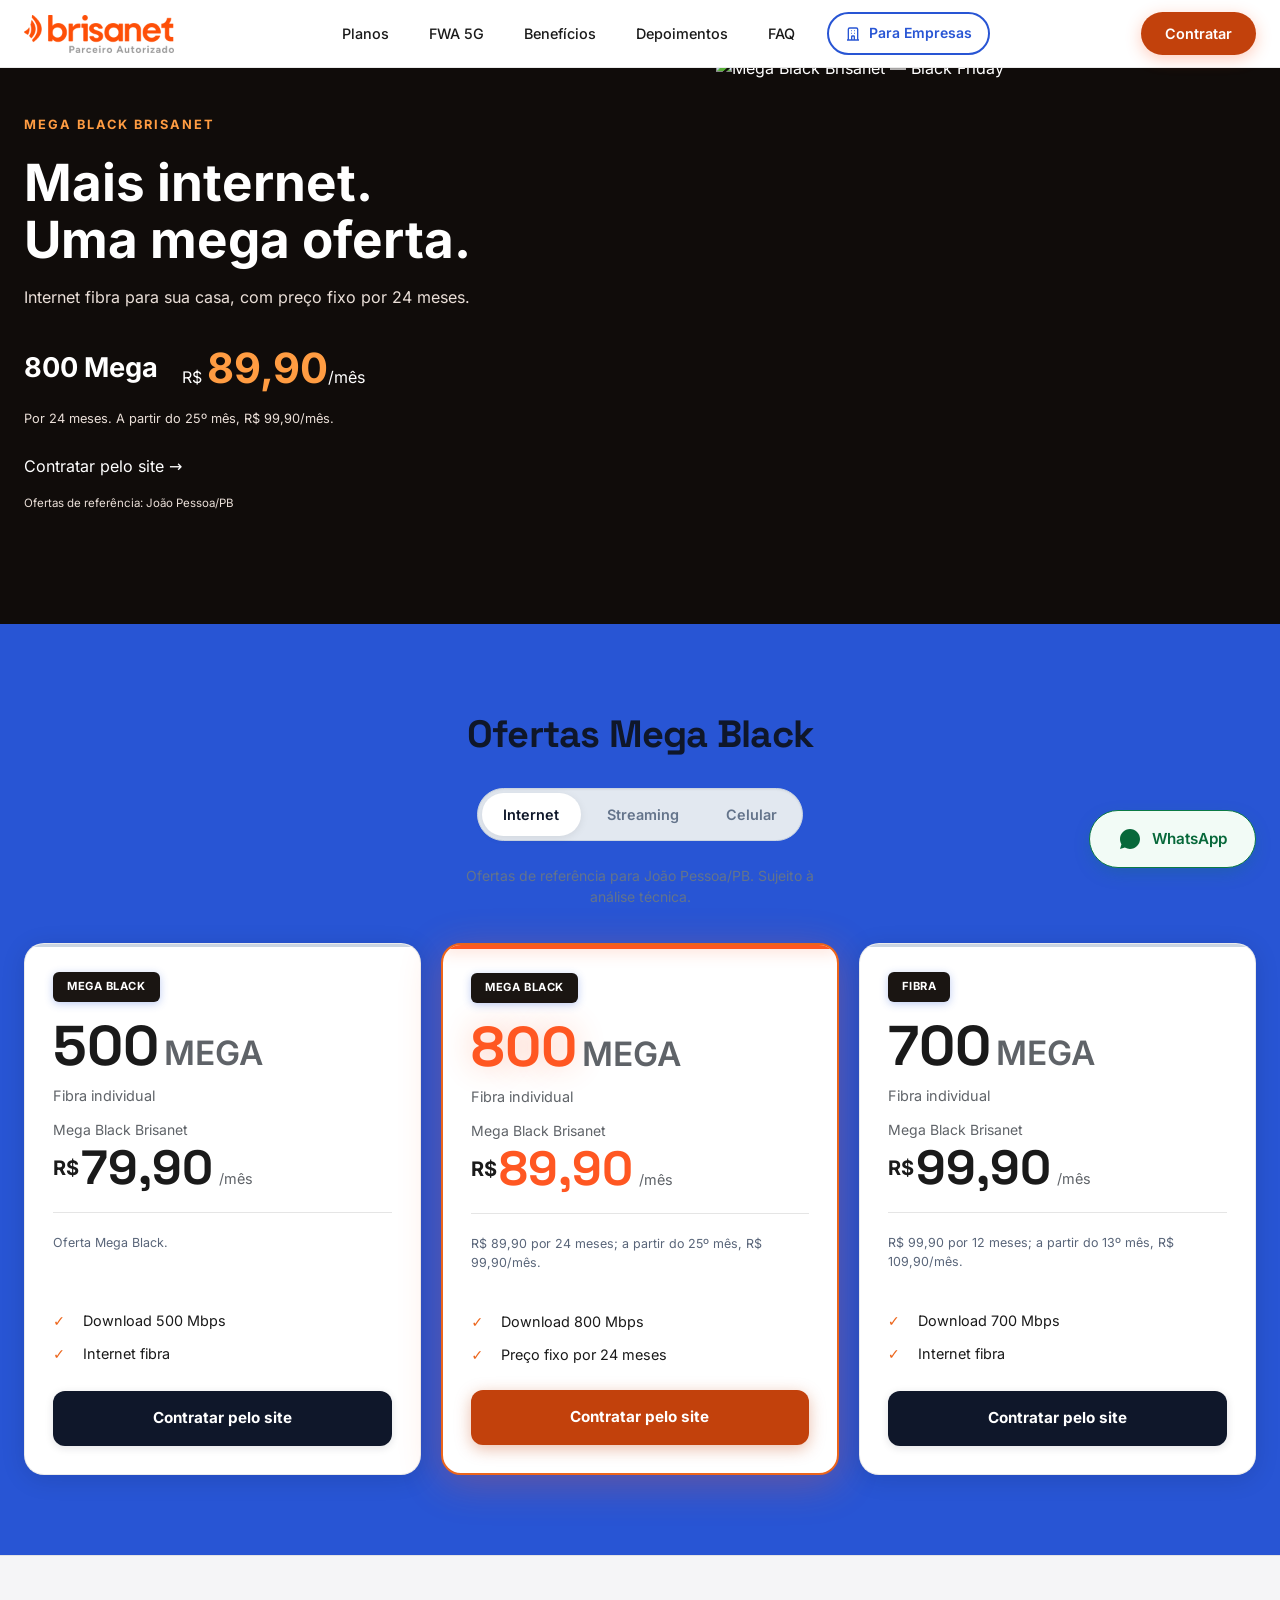
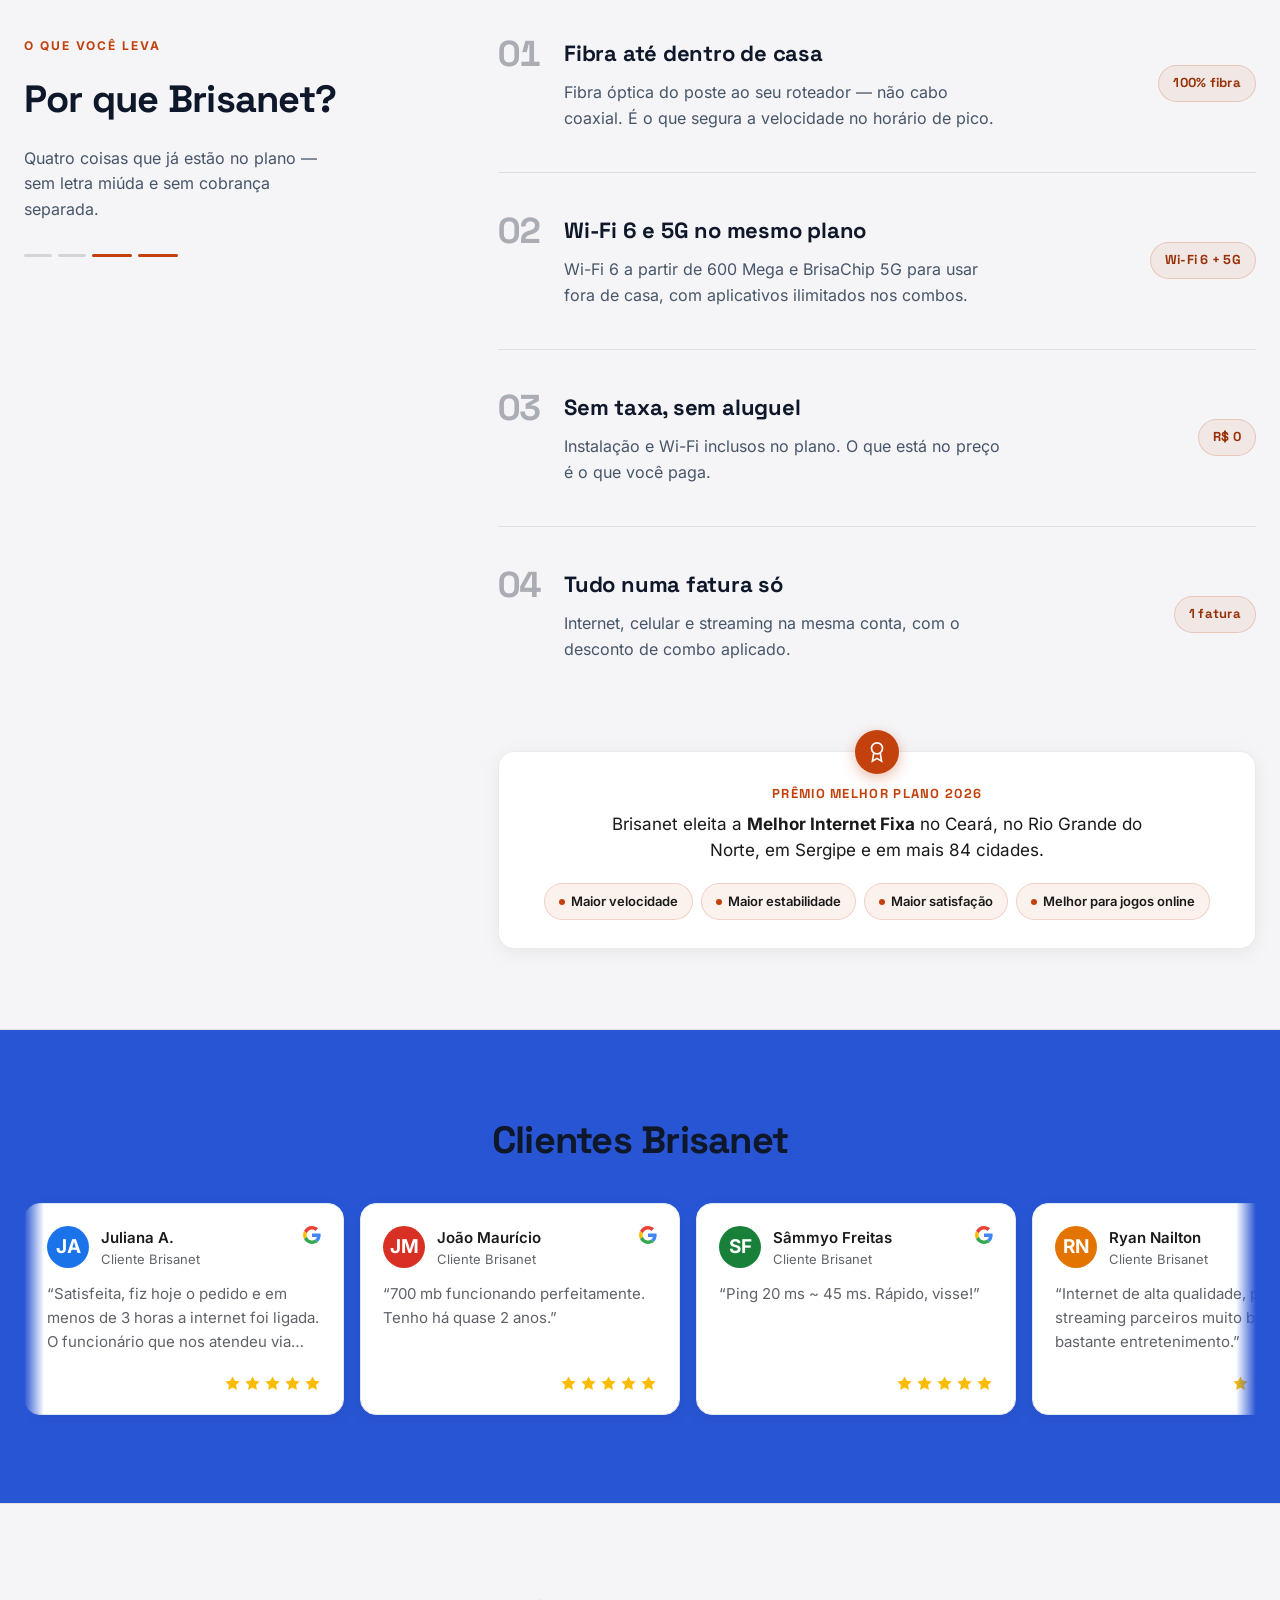
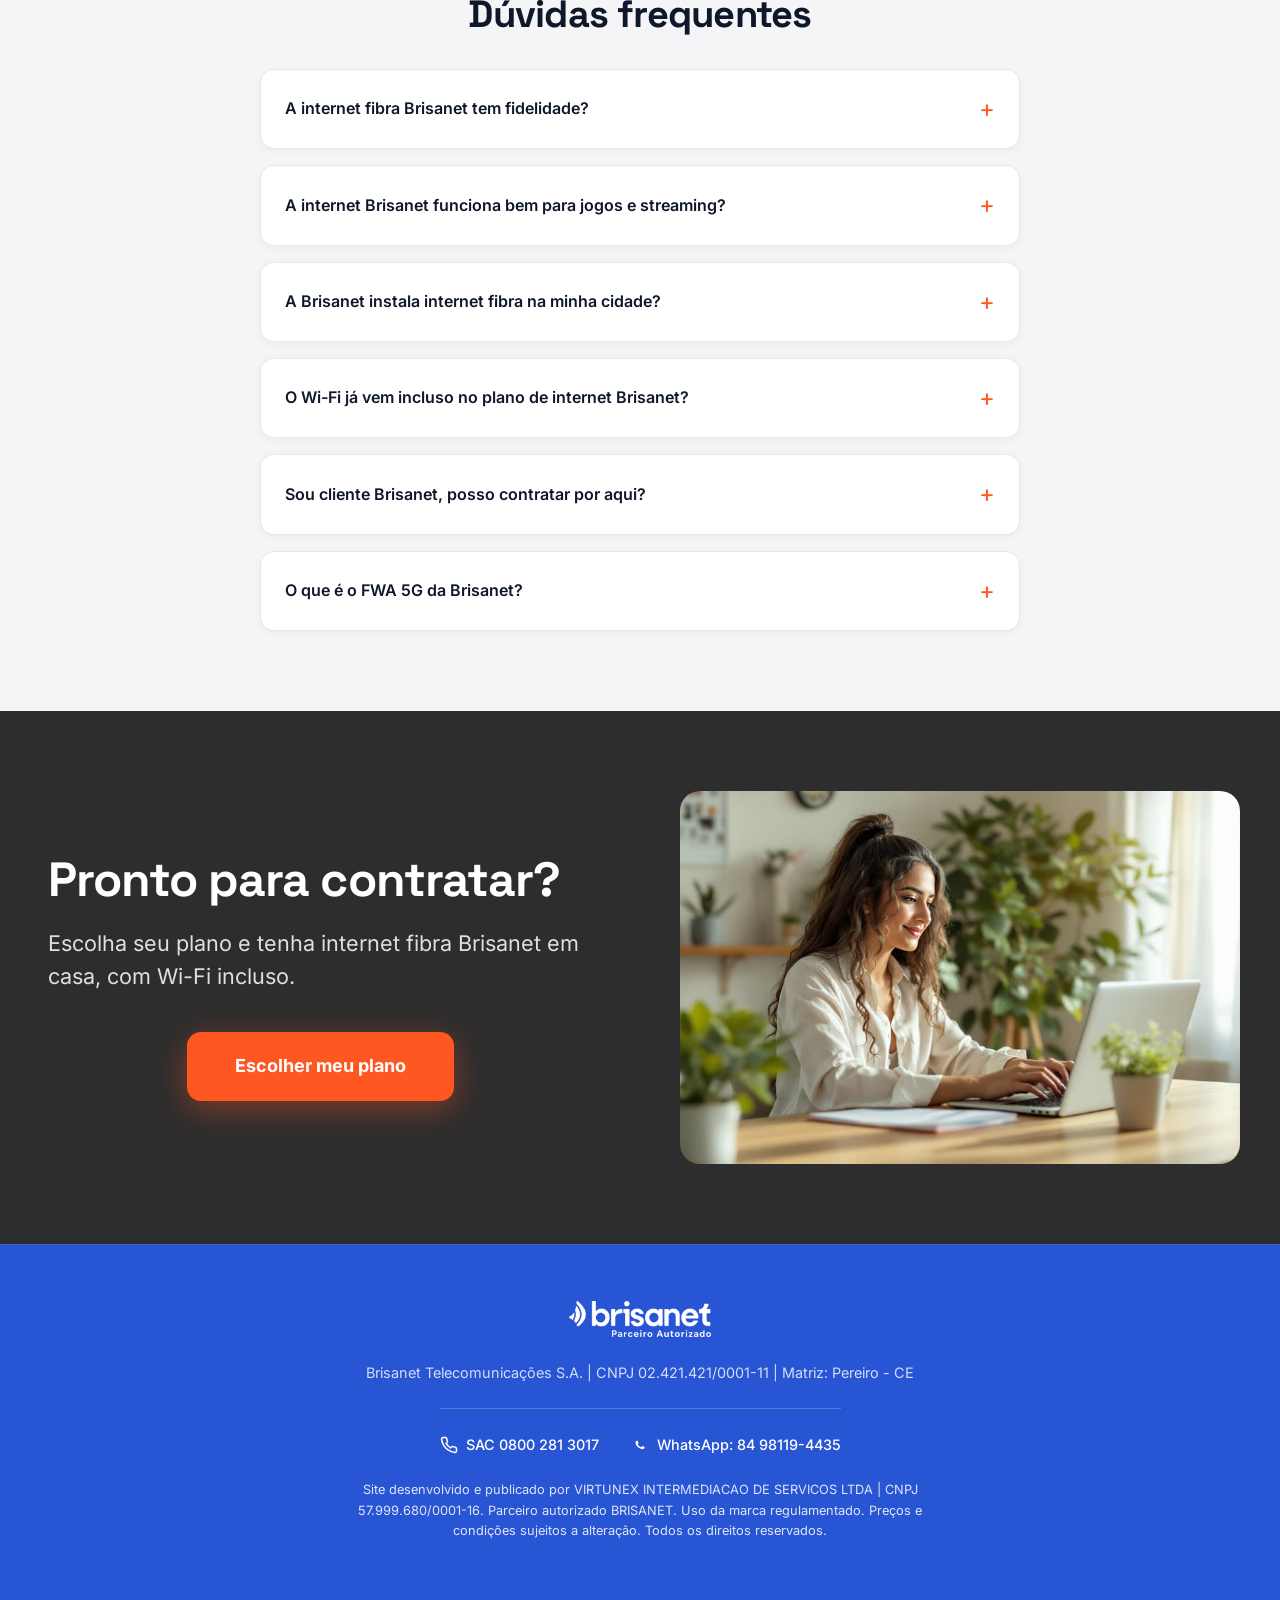
==== commit c019ba08: "Atualiza ofertas Mega Black e conecta cards ao cadastro" ====
--- a/index.html
+++ b/index.html
@@ -1,1920 +1,1515 @@
-<!DOCTYPE html>
-<html lang="pt-BR">
-<head>
-  <meta charset="utf-8">
-  <meta name="viewport" content="width=device-width, initial-scale=1">
-  <meta name="description" content="Internet Fibra Brisanet a partir de R$ 84,99. Planos de 500 Mega a 1 Giga, com BrisaChip e instalação inclusa. Fale com um consultor e confira a cobertura na sua cidade.">
-  <meta name="theme-color" content="#2855d4">
-  <title>Internet Fibra Brisanet | Planos de 500 Mega a 1 Giga e BrisaChip</title>
-  <link rel="icon" type="image/x-icon" href="img/favicon.ico">
-
-  <link rel="preload" href="fonts/inter-latin.woff2" as="font" type="font/woff2" crossorigin>
-  <link rel="preload" href="fonts/space-grotesk-latin.woff2" as="font" type="font/woff2" crossorigin>
-
-  <!-- Google Tag Manager (GTM-WS3T5W6V) -->
-  <script>
-    /* dataLayer e gtm.start ficam imediatos (sem rede) para nao perder eventos
-       empurrados antes do container carregar. So a injecao do gtm.js e' adiada:
-       acontece no load ou na primeira interacao, o que vier primeiro. */
-    window.dataLayer = window.dataLayer || [];
-    window.dataLayer.push({'gtm.start': new Date().getTime(), event: 'gtm.js'});
-    (function (w, d, s, i) {
-      var done = false;
-      function loadGTM() {
-        if (done) return;
-        done = true;
-        var f = d.getElementsByTagName(s)[0], j = d.createElement(s);
-        j.async = true;
-        j.src = 'https://www.googletagmanager.com/gtm.js?id=' + i;
-        f.parentNode.insertBefore(j, f);
-      }
-      ['pointerdown', 'keydown', 'touchstart', 'scroll'].forEach(function (e) {
-        w.addEventListener(e, loadGTM, {once: true, passive: true});
-      });
-      if (d.readyState === 'complete') setTimeout(loadGTM, 0);
-      else w.addEventListener('load', function () { setTimeout(loadGTM, 0); });
-    })(window, document, 'script', 'GTM-WS3T5W6V');
-  </script>
-  <!-- End Google Tag Manager (GTM-WS3T5W6V) -->
-  <style>
-    /* ===== FONTES SELF-HOSTED =====
-       Variaveis (eixo wght num unico arquivo por subset). Os intervalos
-       declarados reproduzem o casamento de pesos que o Google Fonts fazia:
-       pesos fora do intervalo sao arredondados para a borda mais proxima. */
-    @font-face {
-      font-family: 'Inter';
-      font-style: normal;
-      font-weight: 400 700;
-      font-display: swap;
-      src: url('fonts/inter-latin.woff2') format('woff2');
-      unicode-range: U+0000-00FF, U+0131, U+0152-0153, U+02BB-02BC, U+02C6, U+02DA, U+02DC, U+0304, U+0308, U+0329, U+2000-206F, U+20AC, U+2122, U+2191, U+2193, U+2212, U+2215, U+FEFF, U+FFFD;
-    }
-
-    @font-face {
-      font-family: 'Inter';
-      font-style: normal;
-      font-weight: 400 700;
-      font-display: swap;
-      src: url('fonts/inter-latin-ext.woff2') format('woff2');
-      unicode-range: U+0100-02BA, U+02BD-02C5, U+02C7-02CC, U+02CE-02D7, U+02DD-02FF, U+0304, U+0308, U+0329, U+1D00-1DBF, U+1E00-1E9F, U+1EF2-1EFF, U+2020, U+20A0-20AB, U+20AD-20C0, U+2113, U+2C60-2C7F, U+A720-A7FF;
-    }
-
-    @font-face {
-      font-family: 'Space Grotesk';
-      font-style: normal;
-      font-weight: 500 700;
-      font-display: swap;
-      src: url('fonts/space-grotesk-latin.woff2') format('woff2');
-      unicode-range: U+0000-00FF, U+0131, U+0152-0153, U+02BB-02BC, U+02C6, U+02DA, U+02DC, U+0304, U+0308, U+0329, U+2000-206F, U+20AC, U+2122, U+2191, U+2193, U+2212, U+2215, U+FEFF, U+FFFD;
-    }
-
-    @font-face {
-      font-family: 'Space Grotesk';
-      font-style: normal;
-      font-weight: 500 700;
-      font-display: swap;
-      src: url('fonts/space-grotesk-latin-ext.woff2') format('woff2');
-      unicode-range: U+0100-02BA, U+02BD-02C5, U+02C7-02CC, U+02CE-02D7, U+02DD-02FF, U+0304, U+0308, U+0329, U+1D00-1DBF, U+1E00-1E9F, U+1EF2-1EFF, U+2020, U+20A0-20AB, U+20AD-20C0, U+2113, U+2C60-2C7F, U+A720-A7FF;
-    }
-
-    :root {
-      /* Tema Híbrido Residencial - Cores Vibrantes Brisanet */
-
-      /* Cores da Marca */
-      --brand-blue: #2855d4;
-      --brand-orange: #FF5722;
-      --brand-blue-dark: #1a237e;
-
-      /* Backgrounds por Seção - Versão Alternativa */
-      --bg-hero: #2855d4;           /* Hero - Azul Vibrante */
-      --bg-plans: #2855d4;          /* Seção Planos - Azul Vibrante */
-      --bg-benefits: #f5f5f7;       /* Benefícios - Cinza Claro */
-      --bg-testimonials: #2855d4;   /* Depoimentos - Azul Vibrante */
-      --bg-faq: #f5f5f7;            /* FAQ - Cinza Claro */
-      --bg-cta: #2d2d2d;            /* CTA Final - Cinza Escuro */
-      --bg-footer: #2855d4;         /* Footer - Azul Vibrante */
-
-      /* Backgrounds legados */
-      --bg-light: #f5f5f7;
-      --bg-dark: #0a0a0f;
-      --bg-dark-2: #12121a;
-
-      /* Backgrounds legados (mantidos para compatibilidade) */
-      --bg: #0a0a0f;
-      --bg2: #12121a;
-      --bg3: #1a1a24;
-
-      /* Cards - Versão Cards Brancos */
-      --card-on-blue: #ffffff;      /* Card branco sobre fundo azul */
-      --card-on-light: #ffffff;     /* Card branco sobre fundo cinza */
-      --card-on-dark: #12121a;      /* Card sobre fundo escuro */
-      --card-light: #ffffff;        /* Card branco */
-
-      /* Surfaces */
-      --surface: rgba(255, 255, 255, 0.03);
-      --surface-hover: rgba(255, 255, 255, 0.06);
-      --surface-light: rgba(0, 0, 0, 0.03);
-
-      /* Textos - Melhor contraste WCAG */
-      --text: #ffffff;
-      --text2: #e8e8e8;
-      --text-muted: #b0b0b0;
-      --text-subtle: #8a8a8a;
-
-      /* Textos sobre fundos claros */
-      --text-on-light: #1a237e;     /* Azul escuro para títulos */
-      --text-on-light-muted: #5f6368; /* Cinza médio para subtítulos */
-      --text-on-light-body: #3c4043; /* Cinza escuro para corpo */
-
-      /* Textos sobre cards brancos */
-      --text-on-white: #1a1a1a;     /* Preto para textos principais */
-      --text-on-white-muted: #5f6368; /* Cinza para textos secundários */
-      --text-on-white-subtle: #9aa0a6; /* Cinza claro para textos sutis */
-
-      /* Brand Colors */
-      --accent: #FF5722;             /* Laranja vibrante (atualizado) */
-      --accent2: #FF8C42;
-      --accent-gradient: linear-gradient(135deg, #FF5722 0%, #FF8C42 50%, #ffb347 100%);
-      --accent-glow: rgba(255, 87, 34, 0.4);
-
-      --blue: #2855d4;               /* Azul vibrante (atualizado) */
-      --blue-light: #4a90e2;
-      --blue-dark: #1a237e;
-      --blue-gradient: linear-gradient(135deg, #2855d4 0%, #4a90e2 100%);
-
-      --green: #10b981;
-
-      /* Versoes escurecidas para quando a cor CARREGA TEXTO.
-         Medido: #FF5722 da' 3,16:1 com branco (reprova em AA);
-         #C2410C da' 5,18:1. #10b981 da' 2,54:1 com branco; #047857 da' 5,48:1. */
-      --accent-ink: #C2410C;
-      --green-ink: #047857;
-      --text-on-white-muted-aa: #5F6368;   /* 6,05:1 sobre branco */
-      --green-glow: rgba(16, 185, 129, 0.3);
-
-      /* Borders */
-      --border: rgba(255, 255, 255, 0.08);
-      --border-hover: rgba(255, 255, 255, 0.15);
-      --border-accent: rgba(255, 87, 34, 0.3);
-      --border-light: rgba(0, 0, 0, 0.08);      /* Borda sobre fundos claros */
-      --border-light-hover: rgba(0, 0, 0, 0.15);
-
-      /* Shadows */
-      --shadow-sm: 0 2px 8px rgba(0, 0, 0, 0.1);
-      --shadow-md: 0 4px 20px rgba(0, 0, 0, 0.15);
-      --shadow-lg: 0 8px 40px rgba(0, 0, 0, 0.2);
-      --shadow-xl: 0 20px 60px rgba(0, 0, 0, 0.25);
-      --shadow-glow: 0 0 40px rgba(255, 87, 34, 0.2);
-      --shadow-accent: 0 8px 30px rgba(255, 87, 34, 0.3);
-      --shadow-card-light: 0 2px 12px rgba(0, 0, 0, 0.08); /* Sombra para cards sobre claro */
-
-      /* Motion */
-      --ease-out: cubic-bezier(0.16, 1, 0.3, 1);
-      --ease-spring: cubic-bezier(0.34, 1.56, 0.64, 1);
-    }
-
-    *, *::before, *::after { box-sizing: border-box; margin: 0; padding: 0; }
-    html { scroll-behavior: smooth; }
-    
-    body {
-      font-family: 'Inter', -apple-system, BlinkMacSystemFont, system-ui, sans-serif;
-      color: var(--text2);
-      background: var(--bg);
-      min-height: 100vh;
-      overflow-x: hidden;
-      -webkit-font-smoothing: antialiased;
-      line-height: 1.6;
-    }
-
-    /* Scrollbar */
-    ::-webkit-scrollbar { width: 8px; }
-    ::-webkit-scrollbar-track { background: var(--bg2); }
-    ::-webkit-scrollbar-thumb { background: var(--accent); border-radius: 4px; }
-
-    img, svg { display: block; max-width: 100%; }
-
-    /* Rede de seguranca: com display:block e max-width:100%, um <svg viewBox>
-       sem width/height ocupa a largura do container. Se por qualquer motivo a
-       regra de tamanho do componente nao chegar, o icone fica pequeno em vez
-       de tomar a tela. Qualquer regra especifica sobrescreve isto. */
-    /* :where() zera a especificidade — senao esta guarda venceria
-       .plan-feature svg (0,1,1) e todo icone viraria 20px. */
-    svg:where(:not([width]):not([height])) { width: 1.25rem; height: 1.25rem; }
-    a { color: inherit; text-decoration: none; }
-    button { font: inherit; cursor: pointer; border: none; background: none; }
-    ul { list-style: none; }
-    
-    ::selection { background: var(--accent); color: white; }
-
-    /* Focus states para acessibilidade de teclado */
-    :focus-visible {
-      outline: 2px solid var(--accent);
-      outline-offset: 2px;
-    }
-
-    button:focus-visible,
-    a:focus-visible {
-      outline: 2px solid var(--accent);
-      outline-offset: 2px;
-    }
-
-    .plan-cta:focus-visible,
-    .cta-btn-p:focus-visible,
-    .nav-cta:focus-visible {
-      outline-color: #ffffff;
-      box-shadow: 0 0 0 4px rgba(255, 87, 34, 0.3);
-    }
-
-    .container { width: 100%; max-width: 1280px; margin: 0 auto; padding: 0 1.5rem; }
-    .section { padding: 5rem 0; position: relative; }
-
-    @media (max-width: 768px) {
-      .section { padding: 3.5rem 0; }
-      .container { padding: 0 1rem; }
-    }
-
-    /* ========================================
-       NAVIGATION
-    ======================================== */
-    
-    .nav {
-      position: fixed;
-      top: 0;
-      left: 0;
-      right: 0;
-      z-index: 200;
-      padding: 0.75rem 0;
-      /* branco solido desde o topo: o logo laranja nao tem contraste sobre o azul do hero */
-      background: #ffffff;
-      border-bottom: 1px solid rgba(0, 0, 0, 0.08);
-      transition: padding 0.4s var(--ease-out), box-shadow 0.4s var(--ease-out);
-    }
-
-    .nav.scrolled {
-      box-shadow: 0 2px 20px rgba(0, 0, 0, 0.1);
-      padding: 0.5rem 0;
-    }
-    
-    .nav-inner {
-      display: flex;
-      align-items: center;
-      justify-content: space-between;
-      gap: 2rem;
-    }
-
-    .logo { display: flex; align-items: center; gap: 0.5rem; }
-    .logo-img { height: 38px; width: auto; }
-
-    .nav-links { display: flex; align-items: center; gap: 0.5rem; }
-    
-    .nav-link {
-      padding: 0.5rem 1rem;
-      font-size: 0.9rem;
-      font-weight: 500;
-      color: #1a1a1a;
-      border-radius: 8px;
-      transition: all 0.2s ease;
-    }
-    
-    .nav-link:hover { color: var(--brand-blue); background: rgba(40, 85, 212, 0.08); }
-    
-    .nav-switch {
-      display: flex;
-      align-items: center;
-      gap: 0.5rem;
-      padding: 0.5rem 1rem;
-      font-size: 0.875rem;
-      font-weight: 600;
-      color: var(--brand-blue);
-      background: transparent;
-      border: 2px solid var(--brand-blue);
-      border-radius: 50px;
-      text-decoration: none;
-      transition: all 0.3s ease;
-      margin-left: 0.5rem;
-    }
-    .nav-switch:hover {
-      /* era var(--primary) — variavel inexistente: o fundo ficava transparente
-         e o texto branco desaparecia sobre a navbar branca. */
-      background: var(--brand-blue);
-      color: #ffffff;
-      transform: translateY(-2px);
-    }
-    .nav-switch svg {
-      width: 16px;
-      height: 16px;
-    }
-
-    .nav-cta {
-      padding: 0.625rem 1.5rem;
-      /* laranja escuro: o --accent (#ff5722) dava 3,16:1 com branco */
-      background: #C2410C;
-      border-radius: 50px;
-      font-size: 0.9rem;
-      font-weight: 600;
-      color: white;
-      box-shadow: 0 4px 16px rgba(255, 87, 34, 0.3);
-      transition: all 0.3s var(--ease-out);
-    }
-    
-    .nav-cta:hover { transform: translateY(-2px); box-shadow: var(--shadow-glow); }
-
-    .mobile-btn {
-      display: none;
-      flex-direction: column;
-      gap: 5px;
-      padding: 0.5rem;
-    }
-    
-    .mobile-btn span {
-      display: block;
-      width: 22px;
-      height: 2px;
-      background: #1a1a1a;
-      border-radius: 2px;
-      transition: all 0.3s var(--ease-out);
-    }
-    
-    .mobile-btn.active span:nth-child(1) { transform: rotate(45deg) translate(5px, 5px); }
-    .mobile-btn.active span:nth-child(2) { opacity: 0; }
-    .mobile-btn.active span:nth-child(3) { transform: rotate(-45deg) translate(5px, -5px); }
-
-    .mobile-menu {
-      position: fixed;
-      inset: 0;
-      background: var(--bg);
-      z-index: 300;
-      display: flex;
-      flex-direction: column;
-      align-items: flex-start;
-      justify-content: flex-start;
-      padding: 80px 24px 32px;
-      gap: 0;
-      opacity: 0;
-      visibility: hidden;
-      transition: all 0.4s var(--ease-out);
-    }
-
-    .mobile-menu-close {
-      position: absolute;
-      top: 20px;
-      right: 20px;
-      width: 44px;
-      height: 44px;
-      background: transparent;
-      border: none;
-      cursor: pointer;
-      display: flex;
-      align-items: center;
-      justify-content: center;
-      color: var(--text);
-      font-size: 1.5rem;
-      border-radius: 50%;
-      transition: all 0.3s ease;
-    }
-
-    .mobile-menu-close:hover {
-      background: rgba(255, 255, 255, 0.1);
-    }
-
-    .mobile-menu-close svg {
-      width: 24px;
-      height: 24px;
-    }
-
-    .mobile-menu.active { opacity: 1; visibility: visible; }
-
-    .mobile-menu a {
-      font-size: 1.25rem;
-      font-weight: 600;
-      color: var(--text);
-      padding: 1rem 0;
-      width: 100%;
-      border-bottom: 1px solid rgba(255, 255, 255, 0.1);
-      opacity: 0;
-      transform: translateX(-20px);
-      transition: all 0.3s var(--ease-out);
-    }
-
-    .mobile-menu a:last-of-type {
-      border-bottom: none;
-    }
-
-    .mobile-menu a:hover {
-      color: var(--accent);
-    }
-
-    .mobile-menu.active a { opacity: 1; transform: translateX(0); }
-    .mobile-menu.active a:nth-child(2) { transition-delay: 100ms; }
-    .mobile-menu.active a:nth-child(2) { transition-delay: 150ms; }
-    .mobile-menu.active a:nth-child(3) { transition-delay: 200ms; }
-    .mobile-menu.active a:nth-child(4) { transition-delay: 250ms; }
-    .mobile-menu.active a:nth-child(5) { transition-delay: 300ms; }
-
-    @media (max-width: 768px) {
-      .nav-links, .nav-cta { display: none; }
-      .mobile-btn { display: flex; }
-    }
-
-    /* ========================================
-       HERO BANNER - Background Image Style
-    ======================================== */
-
-    .hero-banner {
-      position: relative;
-      width: 100%;
-      min-height: 600px;
-      background:
-        /* url('img/hero-brisanet-web-v4.png'), */
-        radial-gradient(ellipse at top left, #3b6be8 0%, #2855d4 50%, #1e45b8 100%);
-      background-size: cover, cover;
-      background-position: right center, center;
-      background-repeat: no-repeat;
-      display: flex;
-      align-items: center;
-      padding-top: 90px;
-      overflow: hidden;
-    }
-
-    /* Duas camadas: um veu azul escuro na coluna do texto (garante o
-       contraste, medido) e um escurecimento geral que assenta a foto. */
-    .hero-banner__overlay {
-      position: absolute;
-      inset: 0;
-      background:
-        linear-gradient(90deg,
-          rgba(10, 28, 84, 0.93) 0%,
-          rgba(10, 28, 84, 0.88) 32%,
-          rgba(12, 34, 96, 0.62) 55%,
-          rgba(16, 42, 110, 0.34) 78%,
-          rgba(16, 42, 110, 0.28) 100%),
-        linear-gradient(180deg,
-          rgba(6, 18, 56, 0.35) 0%,
-          rgba(6, 18, 56, 0.10) 40%,
-          rgba(6, 18, 56, 0.45) 100%);
-      pointer-events: none;
-      z-index: 1;
-    }
-
-    .hero-banner__grid {
-      position: relative;
-      z-index: 2;
-      display: block;   /* coluna unica: a foto agora e' fundo, nao vizinha */
-    }
-
-    .hero-banner__content {
-      position: relative;
-      z-index: 2;
-      max-width: 640px;
-      padding: 72px 0 80px;
-    }
-
-    /* A foto cobre a hero inteira e o texto vive por cima dela. Antes ela
-       ocupava so' a metade direita e o bloco da oferta ficava ao lado, com
-       cara de card de plano solto dentro da secao. */
-    .hero-banner__media {
-      position: absolute;
-      inset: 0;
-      width: 100%;
-      z-index: 0;
-      display: block;
-    }
-
-    .hero-banner__media picture {
-      display: block;
-      width: 100%;
-      height: 100%;
-    }
-
-    .hero-banner__media img {
-      display: block;
-      width: 100%;
-      height: 100%;
-      max-width: none;
-      object-fit: cover;
-      /* a familia esta' a direita do enquadramento: mantem ela visivel quando
-         a tela e' larga e o corte acontece nas laterais */
-      object-position: 72% center;
-      border-radius: 0;
-    }
-
-    @media (max-width: 900px) {
-      /* A foto continua sendo fundo tambem no mobile — antes ela virava uma
-         faixa de 320px embaixo do texto, que era o que fazia a oferta parecer
-         um card solto. O overlay passa a escurecer de cima para baixo. */
-      .hero-banner { flex-direction: column; align-items: stretch; }
-      .hero-banner__media { object-position: 60% center; }
-      .hero-banner__media img { object-position: 60% center; }
-      /* Nao aliviar no rodape: e' exatamente onde caem o preco e o CTA, e a
-         foto tem uma janela clara ali. Medido antes do ajuste: 1,56:1 no
-         "Por 3 meses, depois R$ 120,80". O escuro volta a fechar embaixo. */
-      .hero-banner__overlay {
-        background:
-          linear-gradient(180deg,
-            rgba(7, 21, 64, 0.94) 0%,
-            rgba(7, 21, 64, 0.90) 38%,
-            rgba(8, 24, 74, 0.88) 62%,
-            rgba(7, 21, 64, 0.94) 100%);
-      }
-
-    }
-
-    .hero-banner__badge {
-      display: inline-flex;
-      align-items: center;
-      gap: 8px;
-      background: rgba(0, 0, 0, 0.7);
-      color: #ffffff;
-      font-size: 0.75rem;
-      font-weight: 600;
-      padding: 10px 18px;
-      border-radius: 50px;
-      margin-bottom: 20px;
-      letter-spacing: 0.3px;
-      text-transform: none;
-      backdrop-filter: blur(10px);
-      border: 1px solid rgba(255, 255, 255, 0.1);
-    }
-
-    .hero-banner__badge svg {
-      color: #FFD700;
-      filter: drop-shadow(0 0 4px rgba(255, 215, 0, 0.5));
-    }
-
-    .hero-banner__title {
-      font-family: 'Space Grotesk', sans-serif;
-      /* Escala do H1: sempre ~1.35x o .section-title (H2) em qualquer largura.
-         A regra anterior (5vw) fazia o H2 ultrapassar o H1 entre 769px e ~1100px. */
-      font-size: clamp(2.25rem, 1.45rem + 3.4vw, 3.5rem);
-      font-weight: 800;
-      color: #ffffff;
-      line-height: 1.1;
-      letter-spacing: -0.02em;
-      margin-bottom: 16px;
-    }
-
-    .hero-banner__title .highlight {
-      color: #FF6B35;
-    }
-
-    .hero-banner__subtitle {
-      font-size: 1.05rem;
-      color: rgba(255, 255, 255, 0.9);
-      margin-bottom: 24px;
-      line-height: 1.5;
-    }
-
-    .hero-banner__checks {
-      display: flex;
-      flex-direction: column;
-      gap: 10px;
-      margin-bottom: 20px;
-      padding-bottom: 16px;
-      border-bottom: 1px solid rgba(255, 255, 255, 0.15);
-    }
-
-    .hero-banner__check {
-      display: flex;
-      align-items: center;
-      gap: 10px;
-      font-size: 0.9rem;
-      color: #ffffff;
-      font-weight: 500;
-    }
-
-    .hero-banner__check svg {
-      width: 18px;
-      height: 18px;
-      color: #10b981;
-      flex-shrink: 0;
-    }
-
-    /* Os checks ficam empilhados em coluna em todas as larguras (base do
-       .hero-banner__checks). Nao reintroduzir flex-direction: row aqui. */
-
-    /* ── Oferta em destaque, nao em caixa ─────────────────────────────
-       Antes era um painel com fundo e borda, que lia como "card de plano"
-       largado dentro da hero. Agora e' uma faixa: filete no topo, os dados
-       em linha e o CTA fechando. Quem garante a leitura sobre a foto e' o
-       overlay, nao uma caixa. */
-    .hero-banner__offer-box {
-      display: flex;
-      flex-direction: column;
-      gap: 14px;
-      align-items: flex-start;
-      margin-top: 28px;
-      padding-top: 26px;
-      border-top: 1px solid rgba(255, 255, 255, 0.28);
-      position: relative;
-    }
-
-    /* marca laranja no inicio do filete: ancora a oferta sem virar moldura */
-    .hero-banner__offer-box::before {
-      content: '';
-      position: absolute;
-      top: -1px;
-      left: 0;
-      width: 64px;
-      height: 3px;
-      border-radius: 2px;
-      background: var(--accent);
-    }
-
-    /* velocidade e agregado na mesma linha */
-    .hero-banner__offer-head {
-      display: flex;
-      align-items: center;
-      gap: 14px;
-      flex-wrap: wrap;
-    }
-
-    /* checks em linha no desktop: ocupam a largura em vez de empilhar */
-    .hero-banner__checks {
-      flex-direction: row;
-      flex-wrap: wrap;
-      gap: 8px 20px;
-      border-bottom: 0;
-      padding-bottom: 0;
-      margin-bottom: 4px;
-    }
-
-    /* preco e CTA lado a lado */
-    .hero-banner__close {
-      display: flex;
-      align-items: center;
-      gap: 24px;
-      flex-wrap: wrap;
-    }
-
-    /* 1. VELOCIDADE - Maior destaque */
-    .hero-banner__plan-speed {
-      font-family: 'Space Grotesk', sans-serif;
-      font-size: 2.5rem;
-      font-weight: 800;
-      color: #ffffff;
-      line-height: 1;
-    }
-
-    /* 2. AGREGADO - Mini-produto visual */
-    .hero-banner__aggregate {
-      display: inline-flex;
-      align-items: baseline;
-      gap: 8px;
-      /* fundo claro para a cor da marca ter contraste (sobre o azul do hero nao teria) */
-      background: #ffffff;
-      border: 1px solid rgba(0, 0, 0, 0.08);
-      border-radius: 8px;
-      padding: 10px 16px;
-      width: fit-content;
-    }
-
-    /* ===== MARCAS PARCEIRAS =====
-       Tratamento tipografico provisorio. Os logos oficiais entram como <svg>
-       inline no lugar marcado no markup — nunca PNG (ver img/marcas/README.md). */
-    .aggregate-plus {
-      font-weight: 600;
-      font-size: 1rem;
-      color: #3c4043;
-    }
-
-    .brand-name {
-      font-weight: 800;
-      letter-spacing: -0.01em;
-      color: var(--text-on-white);
-    }
-
-    .brand-netflix { color: #E50914; }
-
-    .plan-features .brand-name { font-weight: 700; }
-
-    .hero-banner__aggregate .aggregate-icon {
-      width: 24px;
-      height: 24px;
-      color: var(--accent);
-    }
-
-    .hero-banner__aggregate span {
-      font-size: 1.05rem;
-      font-weight: 600;
-      /* sem cor forçada: o badge tem fundo branco e cada marca traz a sua */
-    }
-
-    /* 4. PREÇO */
-    .hero-banner__price-value {
-      font-family: 'Space Grotesk', sans-serif;
-      font-size: 2.25rem;
-      font-weight: 800;
-      color: #ffffff;
-      line-height: 1;
-    }
-
-    .hero-banner__price-value .price-period {
-      font-size: 0.5em;
-      font-weight: 400;
-      opacity: 0.8;
-    }
-
-    .hero-banner__price-after {
-      font-size: 0.9rem;
-      /* 0.7 caia para 4,41:1 sobre o azul mais claro do gradiente no mobile */
-      color: rgba(255, 255, 255, 0.82);
-      /* era -8px, herdado do layout em caixa: encostava no preco */
-      margin-top: 4px;
-    }
-
-    .hero-banner .btn--highlight {
-      padding: 12px 24px;
-      font-size: 1rem;
-      background: #C2410C;
-      color: #ffffff;
-      font-weight: 700;
-      border-radius: 50px;
-      transition: all 0.3s ease;
-      border: none;
-      display: inline-flex;
-      align-items: center;
-      gap: 8px;
-      white-space: nowrap;
-      text-decoration: none;
-      width: fit-content;
-    }
-
-    .hero-banner .btn--highlight:hover {
-      background: #ff5520;
-      transform: translateY(-2px);
-      box-shadow: 0 4px 20px rgba(255, 107, 53, 0.4);
-    }
-
-    @media (max-width: 768px) {
-      .hero-banner {
-        background:
-          /* url('img/hero-brisanet-mob-v4%20(2).png'), */
-          radial-gradient(ellipse at top left, #3b6be8 0%, #2855d4 50%, #1e45b8 100%);
-        background-size: cover, cover;
-        background-position: center top, center;
-        min-height: auto;
-        padding: 80px 0 40px;
-      }
-
-      /* Esta regra (<=768px) vinha DEPOIS da de <=900px e zerava o overlay em
-         85% da altura — justo onde caem o preco e o CTA, sobre a janela clara
-         da foto. Medido: 1,56:1 no "Por 3 meses". Herda a de 900px. */
-      .hero-banner__overlay { width: 100%; }
-
-      .hero-banner__content {
-        max-width: 100%;
-        text-align: left;
-        padding: 30px 20px;
-      }
-
-      .hero-banner__offer-box {
-        align-items: flex-start;
-      }
-
-      .hero-banner__plan-speed {
-        font-size: 1.875rem;
-      }
-
-      /* o selo Netflix competia com a velocidade em 360px */
-      .hero-banner__aggregate { padding: 7px 12px; }
-      .hero-banner__aggregate .brand-name { font-size: 1rem; }
-      .hero-banner__offer-head { gap: 10px; }
-      .hero-banner__close { gap: 16px; }
-
-      .hero-banner__price-value {
-        font-size: 1.75rem;
-      }
-
-      .hero-banner .btn--highlight {
-        width: fit-content;
-        padding: 12px 24px;
-      }
-    }
-  </style>
-  <!-- Sincrono de proposito. O par preload+onload deixava a pagina pintar
-       sem este CSS: fundo escuro do tema legado e SVG sem dimensao ocupando
-       a largura toda (medido: 1232x1232px num check de 18px). Sao 9,7 KB
-       com gzip — o bloqueio de render nao paga o flash. -->
-  <link rel="stylesheet" href="css/index.css?v=202609300428">
-</head>
-<body>
-
-  <!-- Google Tag Manager (noscript) (GTM-WS3T5W6V) -->
-  <noscript><iframe src="https://www.googletagmanager.com/ns.html?id=GTM-WS3T5W6V"
-  height="0" width="0" style="display:none;visibility:hidden"></iframe></noscript>
-  <!-- End Google Tag Manager (noscript) (GTM-WS3T5W6V) -->
-
-  <!-- Navigation -->
-  <nav class="nav" id="nav">
-    <div class="container">
-      <div class="nav-inner">
-        <a href="#" class="logo">
-          <img src="img/logo.webp" alt="Brisanet" class="logo-img" width="450" height="114">
-        </a>
-        <div class="nav-links">
-          <a href="#planos" class="nav-link">Planos</a>
-          <a href="fwa.html" class="nav-link">FWA 5G</a>
-          <a href="#beneficios" class="nav-link">Benefícios</a>
-          <a href="#cases" class="nav-link">Depoimentos</a>
-          <a href="#faq" class="nav-link">FAQ</a>
-          <a href="empresas.html" class="nav-switch">
-            <svg viewBox="0 0 24 24" fill="none" stroke="currentColor" stroke-width="2"><path d="M19 21V5a2 2 0 0 0-2-2H7a2 2 0 0 0-2 2v16m14 0h2m-2 0h-5m-9 0H3m2 0h5M9 7h1m-1 4h1m4-4h1m-1 4h1m-5 10v-5a1 1 0 0 1 1-1h2a1 1 0 0 1 1 1v5m-4 0h4"/></svg>
-            Para Empresas
-          </a>
-        </div>
-        <a href="/form-contratacao" class="nav-cta">Contratar</a>
-        <button class="mobile-btn" id="mobile-btn" aria-label="Menu"><span></span><span></span><span></span></button>
-      </div>
-    </div>
-  </nav>
-
-  <!-- Mobile Menu -->
-  <div class="mobile-menu" id="mobile-menu">
-    <button class="mobile-menu-close" id="mobile-close" aria-label="Fechar menu">
-      <svg viewBox="0 0 24 24" fill="none" stroke="currentColor" stroke-width="2"><path d="M18 6L6 18M6 6l12 12"/></svg>
-    </button>
-    <a href="#planos">Planos</a>
-    <a href="fwa.html">FWA 5G</a>
-    <a href="#beneficios">Benefícios</a>
-    <a href="#cases">Depoimentos</a>
-    <a href="#faq">FAQ</a>
-    <a href="empresas.html">Para Empresas</a>
-    <a href="/form-contratacao" style="color: var(--accent);">Contratar agora</a>
-  </div>
-
-  <main>
-    <!-- Hero Section - Background Image Style -->
-    <section class="hero-banner" id="top">
-      <div class="hero-banner__overlay"></div>
-
-      <div class="container hero-banner__grid">
-        <div class="hero-banner__content">
-
-          <!-- TÍTULO H1 SEO -->
-          <h1 class="hero-banner__title">
-            Internet fibra Brisanet para toda a família
-          </h1>
-
-          <!-- SUBTÍTULO DE APOIO -->
-          <p class="hero-banner__subtitle">
-            Velocidade e estabilidade para streaming, home office e estudos.
-          </p>
-
-          <!-- OFERTA — faixa, nao caixa -->
-          <div class="hero-banner__offer-box">
-            <!-- velocidade e agregado na mesma linha -->
-            <div class="hero-banner__offer-head">
-              <div class="hero-banner__plan-speed">600 MEGA</div>
-              <div class="hero-banner__aggregate">
-                <span class="aggregate-plus">+</span>
-                <!-- logo oficial entra aqui como <svg> inline: ver img/marcas/README.md -->
-                <span class="brand-name brand-netflix">Netflix</span>
-              </div>
-            </div>
-
-            <!-- 3. BENEFÍCIOS -->
-            <div class="hero-banner__checks">
-              <div class="hero-banner__check">
-                <svg viewBox="0 0 24 24" fill="none" stroke="currentColor" stroke-width="3"><path d="M20 6L9 17l-5-5"/></svg>
-                <span>Netflix incluso</span>
-              </div>
-              <div class="hero-banner__check">
-                <svg viewBox="0 0 24 24" fill="none" stroke="currentColor" stroke-width="3"><path d="M20 6L9 17l-5-5"/></svg>
-                <span>Wi-Fi 6 de última geração</span>
-              </div>
-              <div class="hero-banner__check">
-                <svg viewBox="0 0 24 24" fill="none" stroke="currentColor" stroke-width="3"><path d="M20 6L9 17l-5-5"/></svg>
-                <span>Instalação inclusa</span>
-              </div>
-            </div>
-
-            <!-- preco e CTA fechando a faixa, lado a lado -->
-            <div class="hero-banner__close">
-              <div>
-                <div class="hero-banner__price-value">R$ 99,90<span class="price-period">/mês</span></div>
-                <div class="hero-banner__price-after">Por 3 meses, depois R$ 120,80/mês</div>
-              </div>
-              <a href="https://wa.me/5584981194435" target="_blank" onclick="return openWhatsApp('hero', '600 MEGA + Netflix')" class="btn btn--highlight">
-                Contratar este plano
-              </a>
-            </div>
-          </div>
-
-        </div>
-      </div>
-
-      <!-- Fora do .container: a imagem sangra ate a borda direita da viewport -->
-      <div class="hero-banner__media">
-        <picture>
-          <source type="image/avif"
-                  srcset="img/hero-familia-tvblur-760.avif 760w,
-                          img/hero-familia-tvblur-1200.avif 1200w"
-                  sizes="100vw">
-          <source type="image/webp"
-                  srcset="img/hero-familia-tvblur-760.webp 760w,
-                          img/hero-familia-tvblur-1200.webp 1200w"
-                  sizes="100vw">
-          <img src="img/hero-familia-tvblur-1200.webp"
-               width="1200" height="1490"
-               fetchpriority="high" decoding="sync"
-               alt="Família assistindo streaming na sala de casa com internet fibra">
-        </picture>
-      </div>
-    </section>
-
-    <!-- Plans Section -->
-    <section class="section plans" id="planos">
-      <div class="container">
-        <header class="section-header section-header--tight reveal">
-          <!-- Titulo curto de proposito: cabe em uma linha ate' 375px.
-               Sem subtitulo — os tabs logo abaixo ja' dizem o que escolher. -->
-          <h2 class="section-title">Planos Brisanet Fibra</h2>
-        </header>
-
-        <!-- Tabs Centralizadas -->
-        <div class="plan-tabs-wrapper reveal">
-          <div class="plan-tabs">
-            <button class="plan-tab active" data-tab="internet">Internet</button>
-            <button class="plan-tab" data-tab="streaming">Streaming</button>
-            <button class="plan-tab" data-tab="celular">Celular</button>
-          </div>
-        </div>
-
-        <!-- Disponibilidade por regiao (DEC-003) como nota discreta.
-             A vigencia da campanha saiu do corpo da pagina: envelhecia sozinha
-             e nenhum concorrente expoe isso acima dos planos. -->
-        <p class="plans-region-note reveal">Confirme a disponibilidade na sua região.</p>
-
-        <!-- Internet Panel -->
-        <div class="plan-panel active" id="panel-internet">
-          <div class="plan-grid" id="grid-internet">
-            <article class="plan-card reveal reveal-delay-1">
-              <span class="plan-badge">Econômico</span>
-              <div class="plan-speed">
-                <span class="plan-speed-value">500</span><span class="plan-speed-unit">MEGA</span>
-                <p class="plan-speed-label">Fibra pura</p>
-                <div class="plan-speed-bar"><div class="plan-speed-bar-fill" style="width:50%"></div></div>
-              </div>
-              <div class="plan-partner"><span>💡 Custo-benefício</span></div>
-              <div class="plan-price">
-                <p class="plan-price-old">Por 3 meses, depois R$ 89,99/mês</p>
-                <div class="plan-price-current">
-                  <span class="plan-price-currency">R$</span>
-                  <span class="plan-price-value">84,99</span>
-                  <span class="plan-price-period">/mês</span>
-                </div>
-              </div>
-              <ul class="plan-features">
-                <li class="plan-feature"><svg viewBox="0 0 24 24" fill="none" stroke="currentColor" stroke-width="3"><path d="M20 6L9 17l-5-5"/></svg><span>Download 500 Mbps</span></li>
-                <li class="plan-feature"><svg viewBox="0 0 24 24" fill="none" stroke="currentColor" stroke-width="3"><path d="M20 6L9 17l-5-5"/></svg><span>Wi-Fi incluso</span></li>
-                <li class="plan-feature"><svg viewBox="0 0 24 24" fill="none" stroke="currentColor" stroke-width="3"><path d="M20 6L9 17l-5-5"/></svg><span>Instalação inclusa</span></li>
-              </ul>
-              <div class="plan-cta-wrapper">
-                <a href="/form-contratacao?plano=FIBRA_500" class="plan-cta"><span>Contratar este plano</span></a>
-              </div>
-            </article>
-
-            <article class="plan-card featured reveal reveal-delay-2">
-              <span class="plan-badge pop">Favorito</span>
-              <div class="plan-speed">
-                <span class="plan-speed-value">700</span><span class="plan-speed-unit">MEGA</span>
-                <p class="plan-speed-label">Fibra + Wi-Fi 6</p>
-                <div class="plan-speed-bar"><div class="plan-speed-bar-fill" style="width:70%"></div></div>
-              </div>
-              <div class="plan-partner"><span>⚡ Equilíbrio perfeito</span></div>
-              <div class="plan-price">
-                <p class="plan-price-old">Por 12 meses, depois R$ 109,90/mês</p>
-                <div class="plan-price-current">
-                  <span class="plan-price-currency">R$</span>
-                  <span class="plan-price-value">99,90</span>
-                  <span class="plan-price-period">/mês</span>
-                </div>
-              </div>
-              <ul class="plan-features">
-                <li class="plan-feature"><svg viewBox="0 0 24 24" fill="none" stroke="currentColor" stroke-width="3"><path d="M20 6L9 17l-5-5"/></svg><span>Download 700 Mbps</span></li>
-                <li class="plan-feature"><svg viewBox="0 0 24 24" fill="none" stroke="currentColor" stroke-width="3"><path d="M20 6L9 17l-5-5"/></svg><span>Wi-Fi 6 incluso</span></li>
-                <li class="plan-feature"><svg viewBox="0 0 24 24" fill="none" stroke="currentColor" stroke-width="3"><path d="M20 6L9 17l-5-5"/></svg><span>Instalação inclusa</span></li>
-              </ul>
-              <div class="plan-cta-wrapper">
-                <a href="/form-contratacao?plano=FIBRA_700" class="plan-cta"><span>Contratar este plano</span></a>
-              </div>
-            </article>
-
-            <article class="plan-card reveal reveal-delay-3">
-              <span class="plan-badge">Ultra</span>
-              <div class="plan-speed">
-                <span class="plan-speed-value">1</span><span class="plan-speed-unit">GIGA</span>
-                <p class="plan-speed-label">Máxima velocidade</p>
-                <div class="plan-speed-bar"><div class="plan-speed-bar-fill" style="width:100%"></div></div>
-              </div>
-              <div class="plan-partner"><span>🚀 Sem limites</span></div>
-              <div class="plan-price">
-                <div class="plan-price-current">
-                  <span class="plan-price-currency">R$</span>
-                  <span class="plan-price-value">149,99</span>
-                  <span class="plan-price-period">/mês</span>
-                </div>
-              </div>
-              <ul class="plan-features">
-                <li class="plan-feature"><svg viewBox="0 0 24 24" fill="none" stroke="currentColor" stroke-width="3"><path d="M20 6L9 17l-5-5"/></svg><span>Download 1 Gbps</span></li>
-                <li class="plan-feature"><svg viewBox="0 0 24 24" fill="none" stroke="currentColor" stroke-width="3"><path d="M20 6L9 17l-5-5"/></svg><span>Wi-Fi 6 incluso</span></li>
-                <li class="plan-feature"><svg viewBox="0 0 24 24" fill="none" stroke="currentColor" stroke-width="3"><path d="M20 6L9 17l-5-5"/></svg><span>Instalação inclusa</span></li>
-              </ul>
-              <div class="plan-cta-wrapper">
-                <a href="/form-contratacao?plano=FIBRA_1000" class="plan-cta"><span>Contratar este plano</span></a>
-              </div>
-            </article>
-
-            <article class="plan-card reveal reveal-delay-4" style="background: linear-gradient(135deg, #2855d4 0%, #4a90e2 100%); border: none;">
-              <div style="text-align: center; padding: 1.5rem 0.75rem;">
-                <div style="margin-bottom: 1.5rem;">
-                  <svg style="width: 64px; height: 64px; color: white; margin: 0 auto;" viewBox="0 0 24 24" fill="none" stroke="currentColor" stroke-width="2">
-                    <circle cx="12" cy="12" r="10"/>
-                    <path d="M12 8v4M12 16h.01"/>
-                  </svg>
-                </div>
-                <h3 style="font-family: 'Space Grotesk', sans-serif; font-size: 1.25rem; font-weight: 700; color: white; margin-bottom: 0.75rem;">Monte seu combo ideal</h3>
-                <p style="font-size: 1rem; color: rgba(255, 255, 255, 0.9); margin-bottom: 1.5rem; line-height: 1.5;">Escolha a velocidade, quantidade de chips e plataformas de streaming. Fale conosco!</p>
-                <a href="https://wa.me/5584981194435" onclick="return openWhatsApp('planos_fibra', 'Combo Personalizado')" class="plan-cta" style="background: white; color: #2855d4; display: inline-flex; align-items: center; justify-content: center; gap: 8px; padding: 0.875rem 1.25rem; border-radius: 50px; font-weight: 700; text-decoration: none; white-space: nowrap; transition: all 0.3s ease;">
-                  <span>Falar no WhatsApp</span>
-                  <svg style="width: 20px; height: 20px; margin-left: 8px;" viewBox="0 0 24 24" fill="currentColor">
-                    <path d="M17.472 14.382c-.297-.149-1.758-.867-2.03-.967-.273-.099-.471-.148-.67.15-.197.297-.767.966-.94 1.164-.173.199-.347.223-.644.075-.297-.15-1.255-.463-2.39-1.475-.883-.788-1.48-1.761-1.653-2.059-.173-.297-.018-.458.13-.606.134-.133.298-.347.446-.52.149-.174.198-.298.298-.497.099-.198.05-.371-.025-.52-.075-.149-.669-1.612-.916-2.207-.242-.579-.487-.5-.669-.51-.173-.008-.371-.01-.57-.01-.198 0-.52.074-.792.372-.272.297-1.04 1.016-1.04 2.479 0 1.462 1.065 2.875 1.213 3.074.149.198 2.096 3.2 5.077 4.487.709.306 1.262.489 1.694.625.712.227 1.36.195 1.871.118.571-.085 1.758-.719 2.006-1.413.248-.694.248-1.289.173-1.413-.074-.124-.272-.198-.57-.347m-5.421 7.403h-.004a9.87 9.87 0 01-5.031-1.378l-.361-.214-3.741.982.998-3.648-.235-.374a9.86 9.86 0 01-1.51-5.26c.001-5.45 4.436-9.884 9.888-9.884 2.64 0 5.122 1.03 6.988 2.898a9.825 9.825 0 012.893 6.994c-.003 5.45-4.437 9.884-9.885 9.884m8.413-18.297A11.815 11.815 0 0012.05 0C5.495 0 .16 5.335.157 11.892c0 2.096.547 4.142 1.588 5.945L.057 24l6.305-1.654a11.882 11.882 0 005.683 1.448h.005c6.554 0 11.89-5.335 11.893-11.893a11.821 11.821 0 00-3.48-8.413Z"/>
-                  </svg>
-                </a>
-              </div>
-            </article>
-          </div>
-
-          <!-- Navegação - Internet (apenas dots) -->
-          <div class="plan-nav" data-grid="grid-internet">
-            <div class="plan-dots">
-              <button class="plan-dot active" data-index="0" aria-label="Plano 1"></button>
-              <button class="plan-dot" data-index="1" aria-label="Plano 2"></button>
-              <button class="plan-dot" data-index="2" aria-label="Plano 3"></button>
-              <button class="plan-dot" data-index="3" aria-label="Plano 4"></button>
-            </div>
-          </div>
-        </div>
-
-        <!-- Streaming Panel -->
-        <div class="plan-panel" id="panel-streaming">
-          <div class="plan-grid" id="grid-streaming">
-            <article class="plan-card featured reveal reveal-delay-1">
-              <span class="plan-badge pop">Mais vendido</span>
-              <div class="plan-speed">
-                <span class="plan-speed-value">600</span><span class="plan-speed-unit">MEGA</span>
-                <div class="plan-speed-bar"><div class="plan-speed-bar-fill" style="width:60%"></div></div>
-              </div>
-              <div class="plan-aggregate">
-                <span class="aggregate-plus">+</span>
-                <!-- logo oficial entra aqui como <svg> inline: ver img/marcas/README.md -->
-                <span class="brand-name brand-netflix">Netflix</span>
-              </div>
-              <div class="plan-price">
-                <p class="plan-price-old">Por 3 meses, depois R$ 120,80/mês</p>
-                <div class="plan-price-current">
-                  <span class="plan-price-currency">R$</span>
-                  <span class="plan-price-value">99,90</span>
-                  <span class="plan-price-period">/mês</span>
-                </div>
-              </div>
-              <ul class="plan-features">
-                <li class="plan-feature"><svg viewBox="0 0 24 24" fill="none" stroke="currentColor" stroke-width="3"><path d="M20 6L9 17l-5-5"/></svg><span>Internet 600 Mega</span></li>
-                <li class="plan-feature"><svg viewBox="0 0 24 24" fill="none" stroke="currentColor" stroke-width="3"><path d="M20 6L9 17l-5-5"/></svg><span><strong class="brand-name brand-netflix">Netflix</strong> Padrão com Anúncios</span></li>
-                <li class="plan-feature"><svg viewBox="0 0 24 24" fill="none" stroke="currentColor" stroke-width="3"><path d="M20 6L9 17l-5-5"/></svg><span>Wi-Fi 6 incluso</span></li>
-                <li class="plan-feature"><svg viewBox="0 0 24 24" fill="none" stroke="currentColor" stroke-width="3"><path d="M20 6L9 17l-5-5"/></svg><span>Instalação inclusa</span></li>
-              </ul>
-              <div class="plan-cta-wrapper">
-                <a href="https://wa.me/5584981194435" target="_blank" onclick="return openWhatsApp('planos_streaming', '600 MEGA + Netflix')" class="plan-cta"><span>Contratar este plano</span></a>
-              </div>
-            </article>
-
-            <article class="plan-card reveal reveal-delay-2">
-              <span class="plan-badge">Cinema</span>
-              <div class="plan-speed">
-                <span class="plan-speed-value">500</span><span class="plan-speed-unit">MEGA</span>
-                <div class="plan-speed-bar"><div class="plan-speed-bar-fill" style="width:50%"></div></div>
-              </div>
-              <div class="plan-aggregate">
-                <span class="aggregate-plus">+</span>
-                <!-- logo oficial entra aqui como <svg> inline: ver img/marcas/README.md -->
-                <span class="brand-name">SKY+ Light</span>
-              </div>
-              <div class="plan-price">
-                <p class="plan-price-old">Por 3 meses, depois R$ 99,89/mês</p>
-                <div class="plan-price-current">
-                  <span class="plan-price-currency">R$</span>
-                  <span class="plan-price-value">94,89</span>
-                  <span class="plan-price-period">/mês</span>
-                </div>
-              </div>
-              <ul class="plan-features">
-                <li class="plan-feature"><svg viewBox="0 0 24 24" fill="none" stroke="currentColor" stroke-width="3"><path d="M20 6L9 17l-5-5"/></svg><span>Internet 500 Mega</span></li>
-                <li class="plan-feature"><svg viewBox="0 0 24 24" fill="none" stroke="currentColor" stroke-width="3"><path d="M20 6L9 17l-5-5"/></svg><span><strong class="brand-name">SKY+</strong> Light</span></li>
-                <li class="plan-feature"><svg viewBox="0 0 24 24" fill="none" stroke="currentColor" stroke-width="3"><path d="M20 6L9 17l-5-5"/></svg><span>Wi-Fi incluso</span></li>
-                <li class="plan-feature"><svg viewBox="0 0 24 24" fill="none" stroke="currentColor" stroke-width="3"><path d="M20 6L9 17l-5-5"/></svg><span>Instalação inclusa</span></li>
-              </ul>
-              <div class="plan-cta-wrapper">
-                <a href="https://wa.me/5584981194435" target="_blank" onclick="return openWhatsApp('planos_streaming', '500 MEGA + SKY+ Light')" class="plan-cta"><span>Contratar este plano</span></a>
-              </div>
-            </article>
-
-            <article class="plan-card reveal reveal-delay-3">
-              <span class="plan-badge">Completo</span>
-              <div class="plan-speed">
-                <span class="plan-speed-value">500</span><span class="plan-speed-unit">MEGA</span>
-                <div class="plan-speed-bar"><div class="plan-speed-bar-fill" style="width:50%"></div></div>
-              </div>
-              <div class="plan-aggregate">
-                <span class="aggregate-plus">+</span>
-                <!-- logo oficial entra aqui como <svg> inline: ver img/marcas/README.md -->
-                <span class="brand-name">SKY+ e Prime</span>
-              </div>
-              <div class="plan-price">
-                <p class="plan-price-old">Por 3 meses, depois R$ 114,79/mês</p>
-                <div class="plan-price-current">
-                  <span class="plan-price-currency">R$</span>
-                  <span class="plan-price-value">109,79</span>
-                  <span class="plan-price-period">/mês</span>
-                </div>
-              </div>
-              <ul class="plan-features">
-                <li class="plan-feature"><svg viewBox="0 0 24 24" fill="none" stroke="currentColor" stroke-width="3"><path d="M20 6L9 17l-5-5"/></svg><span>Internet 500 Mega</span></li>
-                <li class="plan-feature"><svg viewBox="0 0 24 24" fill="none" stroke="currentColor" stroke-width="3"><path d="M20 6L9 17l-5-5"/></svg><span><strong class="brand-name">SKY+</strong> Light</span></li>
-                <li class="plan-feature"><svg viewBox="0 0 24 24" fill="none" stroke="currentColor" stroke-width="3"><path d="M20 6L9 17l-5-5"/></svg><span><strong class="brand-name">Amazon Prime</strong></span></li>
-                <li class="plan-feature"><svg viewBox="0 0 24 24" fill="none" stroke="currentColor" stroke-width="3"><path d="M20 6L9 17l-5-5"/></svg><span>Instalação inclusa</span></li>
-              </ul>
-              <div class="plan-cta-wrapper">
-                <a href="https://wa.me/5584981194435" target="_blank" onclick="return openWhatsApp('planos_streaming', '500 MEGA + SKY+ e Prime')" class="plan-cta"><span>Contratar este plano</span></a>
-              </div>
-            </article>
-
-            <article class="plan-card reveal reveal-delay-4" style="background: linear-gradient(135deg, #2855d4 0%, #4a90e2 100%); border: none;">
-              <div style="text-align: center; padding: 1.5rem 0.75rem;">
-                <div style="margin-bottom: 1.5rem;">
-                  <svg style="width: 64px; height: 64px; color: white; margin: 0 auto;" viewBox="0 0 24 24" fill="none" stroke="currentColor" stroke-width="2">
-                    <circle cx="12" cy="12" r="10"/>
-                    <path d="M12 8v4M12 16h.01"/>
-                  </svg>
-                </div>
-                <h3 style="font-family: 'Space Grotesk', sans-serif; font-size: 1.25rem; font-weight: 700; color: white; margin-bottom: 0.75rem;">Monte seu combo ideal</h3>
-                <p style="font-size: 1rem; color: rgba(255, 255, 255, 0.9); margin-bottom: 1.5rem; line-height: 1.5;">Escolha a velocidade, quantidade de chips e plataformas de streaming. Fale conosco!</p>
-                <a href="https://wa.me/5584981194435" onclick="return openWhatsApp('planos_streaming', 'Combo Personalizado')" class="plan-cta" style="background: white; color: #2855d4; display: inline-flex; align-items: center; justify-content: center; gap: 8px; padding: 0.875rem 1.25rem; border-radius: 50px; font-weight: 700; text-decoration: none; white-space: nowrap; transition: all 0.3s ease;">
-                  <span>Falar no WhatsApp</span>
-                  <svg style="width: 20px; height: 20px; margin-left: 8px;" viewBox="0 0 24 24" fill="currentColor">
-                    <path d="M17.472 14.382c-.297-.149-1.758-.867-2.03-.967-.273-.099-.471-.148-.67.15-.197.297-.767.966-.94 1.164-.173.199-.347.223-.644.075-.297-.15-1.255-.463-2.39-1.475-.883-.788-1.48-1.761-1.653-2.059-.173-.297-.018-.458.13-.606.134-.133.298-.347.446-.52.149-.174.198-.298.298-.497.099-.198.05-.371-.025-.52-.075-.149-.669-1.612-.916-2.207-.242-.579-.487-.5-.669-.51-.173-.008-.371-.01-.57-.01-.198 0-.52.074-.792.372-.272.297-1.04 1.016-1.04 2.479 0 1.462 1.065 2.875 1.213 3.074.149.198 2.096 3.2 5.077 4.487.709.306 1.262.489 1.694.625.712.227 1.36.195 1.871.118.571-.085 1.758-.719 2.006-1.413.248-.694.248-1.289.173-1.413-.074-.124-.272-.198-.57-.347m-5.421 7.403h-.004a9.87 9.87 0 01-5.031-1.378l-.361-.214-3.741.982.998-3.648-.235-.374a9.86 9.86 0 01-1.51-5.26c.001-5.45 4.436-9.884 9.888-9.884 2.64 0 5.122 1.03 6.988 2.898a9.825 9.825 0 012.893 6.994c-.003 5.45-4.437 9.884-9.885 9.884m8.413-18.297A11.815 11.815 0 0012.05 0C5.495 0 .16 5.335.157 11.892c0 2.096.547 4.142 1.588 5.945L.057 24l6.305-1.654a11.882 11.882 0 005.683 1.448h.005c6.554 0 11.89-5.335 11.893-11.893a11.821 11.821 0 00-3.48-8.413Z"/>
-                  </svg>
-                </a>
-              </div>
-            </article>
-          </div>
-
-          <!-- Navegação - Streaming (apenas dots) -->
-          <div class="plan-nav" data-grid="grid-streaming">
-            <div class="plan-dots">
-              <button class="plan-dot active" data-index="0" aria-label="Plano 1"></button>
-              <button class="plan-dot" data-index="1" aria-label="Plano 2"></button>
-              <button class="plan-dot" data-index="2" aria-label="Plano 3"></button>
-              <button class="plan-dot" data-index="3" aria-label="Plano 4"></button>
-            </div>
-          </div>
-        </div>
-
-        <!-- Celular Panel -->
-        <div class="plan-panel" id="panel-celular">
-          <div class="plan-grid" id="grid-celular">
-            <article class="plan-card reveal reveal-delay-1">
-              <span class="plan-badge">Combo</span>
-              <div class="plan-speed">
-                <span class="plan-speed-value">500</span><span class="plan-speed-unit">MEGA</span>
-                <div class="plan-speed-bar"><div class="plan-speed-bar-fill" style="width:50%"></div></div>
-              </div>
-              <div class="plan-aggregate">
-                <svg viewBox="0 0 24 24" fill="none" stroke="currentColor" stroke-width="2"><rect x="5" y="2" width="14" height="20" rx="2"/><path d="M12 18h.01"/></svg>
-                <span>+ 20GB</span>
-              </div>
-              <div class="plan-price">
-                <p class="plan-price-old">Por 3 meses, depois R$ 114,98/mês</p>
-                <div class="plan-price-current">
-                  <span class="plan-price-currency">R$</span>
-                  <span class="plan-price-value">89,99</span>
-                  <span class="plan-price-period">/mês</span>
-                </div>
-              </div>
-              <ul class="plan-features">
-                <li class="plan-feature"><svg viewBox="0 0 24 24" fill="none" stroke="currentColor" stroke-width="3"><path d="M20 6L9 17l-5-5"/></svg><span>Internet 500 Mega</span></li>
-                <li class="plan-feature"><svg viewBox="0 0 24 24" fill="none" stroke="currentColor" stroke-width="3"><path d="M20 6L9 17l-5-5"/></svg><span>BrisaChip 20GB</span></li>
-                <li class="plan-feature"><svg viewBox="0 0 24 24" fill="none" stroke="currentColor" stroke-width="3"><path d="M20 6L9 17l-5-5"/></svg><span>Ligações e SMS ilimitados</span></li>
-                <li class="plan-feature"><svg viewBox="0 0 24 24" fill="none" stroke="currentColor" stroke-width="3"><path d="M20 6L9 17l-5-5"/></svg><span>Wi-Fi e instalação inclusos</span></li>
-              </ul>
-              <div class="plan-cta-wrapper">
-                <a href="https://wa.me/5584981194435" target="_blank" onclick="return openWhatsApp('planos_celular', '500 MEGA + 20GB')" class="plan-cta"><span>Contratar este plano</span></a>
-              </div>
-            </article>
-
-            <article class="plan-card featured reveal reveal-delay-2">
-              <span class="plan-badge pop">Equilíbrio</span>
-              <div class="plan-speed">
-                <span class="plan-speed-value">700</span><span class="plan-speed-unit">MEGA</span>
-                <div class="plan-speed-bar"><div class="plan-speed-bar-fill" style="width:70%"></div></div>
-              </div>
-              <div class="plan-aggregate">
-                <svg viewBox="0 0 24 24" fill="none" stroke="currentColor" stroke-width="2"><rect x="5" y="2" width="14" height="20" rx="2"/><path d="M12 18h.01"/></svg>
-                <span>+ 30GB</span>
-              </div>
-              <div class="plan-price">
-                <p class="plan-price-old">Por 3 meses, depois R$ 129,89/mês</p>
-                <div class="plan-price-current">
-                  <span class="plan-price-currency">R$</span>
-                  <span class="plan-price-value">99,90</span>
-                  <span class="plan-price-period">/mês</span>
-                </div>
-              </div>
-              <ul class="plan-features">
-                <li class="plan-feature"><svg viewBox="0 0 24 24" fill="none" stroke="currentColor" stroke-width="3"><path d="M20 6L9 17l-5-5"/></svg><span>Internet 700 Mega</span></li>
-                <li class="plan-feature"><svg viewBox="0 0 24 24" fill="none" stroke="currentColor" stroke-width="3"><path d="M20 6L9 17l-5-5"/></svg><span>BrisaChip 30GB</span></li>
-                <li class="plan-feature"><svg viewBox="0 0 24 24" fill="none" stroke="currentColor" stroke-width="3"><path d="M20 6L9 17l-5-5"/></svg><span>Ligações e SMS ilimitados</span></li>
-                <li class="plan-feature"><svg viewBox="0 0 24 24" fill="none" stroke="currentColor" stroke-width="3"><path d="M20 6L9 17l-5-5"/></svg><span>Wi-Fi 6 e instalação inclusos</span></li>
-              </ul>
-              <div class="plan-cta-wrapper">
-                <a href="https://wa.me/5584981194435" target="_blank" onclick="return openWhatsApp('planos_celular', '700 MEGA + 30GB')" class="plan-cta"><span>Contratar este plano</span></a>
-              </div>
-            </article>
-
-            <article class="plan-card reveal reveal-delay-3">
-              <span class="plan-badge">Performance</span>
-              <div class="plan-speed">
-                <span class="plan-speed-value">800</span><span class="plan-speed-unit">MEGA</span>
-                <div class="plan-speed-bar"><div class="plan-speed-bar-fill" style="width:80%"></div></div>
-              </div>
-              <div class="plan-aggregate">
-                <svg viewBox="0 0 24 24" fill="none" stroke="currentColor" stroke-width="2"><rect x="5" y="2" width="14" height="20" rx="2"/><path d="M12 18h.01"/></svg>
-                <span>+ 50GB</span>
-              </div>
-              <div class="plan-price">
-                <p class="plan-price-old">Por 3 meses, depois R$ 149,80/mês</p>
-                <div class="plan-price-current">
-                  <span class="plan-price-currency">R$</span>
-                  <span class="plan-price-value">109,90</span>
-                  <span class="plan-price-period">/mês</span>
-                </div>
-              </div>
-              <ul class="plan-features">
-                <li class="plan-feature"><svg viewBox="0 0 24 24" fill="none" stroke="currentColor" stroke-width="3"><path d="M20 6L9 17l-5-5"/></svg><span>Internet 800 Mega</span></li>
-                <li class="plan-feature"><svg viewBox="0 0 24 24" fill="none" stroke="currentColor" stroke-width="3"><path d="M20 6L9 17l-5-5"/></svg><span>BrisaChip 50GB</span></li>
-                <li class="plan-feature"><svg viewBox="0 0 24 24" fill="none" stroke="currentColor" stroke-width="3"><path d="M20 6L9 17l-5-5"/></svg><span>Ligações e SMS ilimitados</span></li>
-                <li class="plan-feature"><svg viewBox="0 0 24 24" fill="none" stroke="currentColor" stroke-width="3"><path d="M20 6L9 17l-5-5"/></svg><span>Wi-Fi 6 e instalação inclusos</span></li>
-              </ul>
-              <div class="plan-cta-wrapper">
-                <a href="https://wa.me/5584981194435" target="_blank" onclick="return openWhatsApp('planos_celular', '800 MEGA + 50GB')" class="plan-cta"><span>Contratar este plano</span></a>
-              </div>
-            </article>
-
-            <article class="plan-card reveal reveal-delay-4">
-              <span class="plan-badge">Família</span>
-              <div class="plan-speed">
-                <span class="plan-speed-value">700</span><span class="plan-speed-unit">MEGA</span>
-                <div class="plan-speed-bar"><div class="plan-speed-bar-fill" style="width:70%"></div></div>
-              </div>
-              <div class="plan-aggregate">
-                <svg viewBox="0 0 24 24" fill="none" stroke="currentColor" stroke-width="2"><rect x="5" y="2" width="14" height="20" rx="2"/><path d="M12 18h.01"/></svg>
-                <span>+ 20GB, 3 chips</span>
-              </div>
-              <div class="plan-price">
-                <p class="plan-price-old">Por 12 meses, depois R$ 174,86/mês</p>
-                <div class="plan-price-current">
-                  <span class="plan-price-currency">R$</span>
-                  <span class="plan-price-value">149,99</span>
-                  <span class="plan-price-period">/mês</span>
-                </div>
-              </div>
-              <ul class="plan-features">
-                <li class="plan-feature"><svg viewBox="0 0 24 24" fill="none" stroke="currentColor" stroke-width="3"><path d="M20 6L9 17l-5-5"/></svg><span>Internet 700 Mega</span></li>
-                <li class="plan-feature"><svg viewBox="0 0 24 24" fill="none" stroke="currentColor" stroke-width="3"><path d="M20 6L9 17l-5-5"/></svg><span>3 BrisaChips 20GB</span></li>
-                <li class="plan-feature"><svg viewBox="0 0 24 24" fill="none" stroke="currentColor" stroke-width="3"><path d="M20 6L9 17l-5-5"/></svg><span>Ligações e SMS ilimitados</span></li>
-                <li class="plan-feature"><svg viewBox="0 0 24 24" fill="none" stroke="currentColor" stroke-width="3"><path d="M20 6L9 17l-5-5"/></svg><span>Wi-Fi 6 e instalação inclusos</span></li>
-              </ul>
-              <div class="plan-cta-wrapper">
-                <a href="https://wa.me/5584981194435" target="_blank" onclick="return openWhatsApp('planos_celular', '700 MEGA + 20GB 3 chips')" class="plan-cta"><span>Contratar este plano</span></a>
-              </div>
-            </article>
-          </div>
-
-          <!-- Navegação - Celular (5 cards: 4 planos + card institucional) -->
-          <div class="plan-nav" data-grid="grid-celular">
-            <div class="plan-dots">
-              <button class="plan-dot active" data-index="0" aria-label="Plano 1"></button>
-              <button class="plan-dot" data-index="1" aria-label="Plano 2"></button>
-              <button class="plan-dot" data-index="2" aria-label="Plano 3"></button>
-              <button class="plan-dot" data-index="3" aria-label="Plano 4"></button>
-            </div>
-          </div>
-        </div>
-      </div>
-    </section>
-
-    <!-- Benefits Section -->
-    <section class="section benefits benefits--v2" id="beneficios">
-      <div class="container bx">
-
-        <aside class="bx__aside">
-          <p class="bx__eyebrow">O que você leva</p>
-          <h2 class="section-title">Por que Brisanet?</h2>
-          <p class="bx__lead">Quatro coisas que já estão no plano — sem letra miúda e sem cobrança separada.</p>
-          <ol class="bx__prog" aria-hidden="true"><li></li><li></li><li></li><li></li></ol>
-        </aside>
-
-        <div class="bx__main">
-          <ol class="bx__list">
-            <li class="bx__item">
-              <span class="bx__num">01</span>
-              <div class="bx__body">
-                <h3 class="bx__title">Fibra até dentro de casa</h3>
-                <p class="bx__desc">Fibra óptica do poste ao seu roteador — não cabo coaxial. É o que segura a velocidade no horário de pico.</p>
-              </div>
-              <span class="bx__fact">100% fibra</span>
-            </li>
-            <li class="bx__item">
-              <span class="bx__num">02</span>
-              <div class="bx__body">
-                <h3 class="bx__title">Wi-Fi 6 e 5G no mesmo plano</h3>
-                <p class="bx__desc">Wi-Fi 6 a partir de 600 Mega e BrisaChip 5G para usar fora de casa, com aplicativos ilimitados nos combos.</p>
-              </div>
-              <span class="bx__fact">Wi-Fi 6 + 5G</span>
-            </li>
-            <li class="bx__item">
-              <span class="bx__num">03</span>
-              <div class="bx__body">
-                <h3 class="bx__title">Sem taxa, sem aluguel</h3>
-                <p class="bx__desc">Instalação e Wi-Fi inclusos no plano. O que está no preço é o que você paga.</p>
-              </div>
-              <span class="bx__fact">R$ 0</span>
-            </li>
-            <li class="bx__item">
-              <span class="bx__num">04</span>
-              <div class="bx__body">
-                <h3 class="bx__title">Tudo numa fatura só</h3>
-                <p class="bx__desc">Internet, celular e streaming na mesma conta, com o desconto de combo aplicado.</p>
-              </div>
-              <span class="bx__fact">1 fatura</span>
-            </li>
-          </ol>
-
-          <aside class="award reveal" aria-label="Premiação">
-            <div class="award__badge">
-              <svg viewBox="0 0 24 24" fill="none" stroke="currentColor" stroke-width="1.8" aria-hidden="true"><circle cx="12" cy="8" r="6"/><path d="M15.477 12.89L17 22l-5-3-5 3 1.523-9.11"/></svg>
-            </div>
-            <p class="award__title">Prêmio Melhor Plano 2026</p>
-            <p class="award__text">Brisanet eleita a <strong>Melhor Internet Fixa</strong> no Ceará, no Rio Grande do Norte, em Sergipe e em mais 84 cidades.</p>
-            <ul class="award__seals">
-              <li>Maior velocidade</li><li>Maior estabilidade</li>
-              <li>Maior satisfação</li><li>Melhor para jogos online</li>
-            </ul>
-          </aside>
-        </div>
-
-      </div>
-    </section>
-
-    <!-- Testimonials Section -->
-    <section class="section testimonials" id="cases">
-      <div class="container">
-        <header class="section-header section-header--tight reveal">
-          <h2 class="section-title">Clientes Brisanet</h2>
-        </header>
-        <div class="testimonials-wrapper">
-        <!-- Esteira infinita. O grupo e' duplicado por JS (ver bloco reviews-marquee
-             no rodape) para nao dobrar o peso do HTML; sem JS vira uma faixa
-             rolavel manualmente. -->
-        <div class="reviews-marquee reveal" role="group" aria-label="Avaliacoes de clientes no Google">
-          <div class="reviews-marquee__viewport">
-            <div class="reviews-marquee__track">
-              <div class="reviews-marquee__group">
-              <article class="review-card">
-                <div class="review-head">
-                  <span class="review-avatar" style="background: #1A73E8;" aria-hidden="true">JA</span>
-                  <div class="review-meta">
-                    <p class="review-name">Juliana A.</p>
-                    <p class="review-role">Cliente Brisanet</p>
-                  </div>
-                  <svg class="review-google" viewBox="0 0 48 48" role="img" aria-label="Google"><path fill="#EA4335" d="M24 9.5c3.54 0 6.71 1.22 9.21 3.6l6.85-6.85C35.9 2.38 30.47 0 24 0 14.62 0 6.51 5.38 2.56 13.22l7.98 6.19C12.43 13.72 17.74 9.5 24 9.5z"/><path fill="#4285F4" d="M46.98 24.55c0-1.57-.15-3.09-.38-4.55H24v9.02h12.94c-.58 2.96-2.26 5.48-4.78 7.18l7.73 6c4.51-4.18 7.09-10.36 7.09-17.65z"/><path fill="#FBBC05" d="M10.53 28.59c-.48-1.45-.76-2.99-.76-4.59s.27-3.14.76-4.59l-7.98-6.19C.92 16.46 0 20.12 0 24c0 3.88.92 7.54 2.56 10.78l7.97-6.19z"/><path fill="#34A853" d="M24 48c6.48 0 11.93-2.13 15.89-5.81l-7.73-6c-2.15 1.45-4.92 2.3-8.16 2.3-6.26 0-11.57-4.22-13.47-9.91l-7.98 6.19C6.51 42.62 14.62 48 24 48z"/></svg>
-                </div>
-                <p class="review-text">Satisfeita, fiz hoje o pedido e em menos de 3 horas a internet foi ligada. O funcionário que nos atendeu via WhatsApp e o que fez o serviço de ligação foram super atenciosos.</p>
-            <div class="review-stars" role="img" aria-label="5 de 5 estrelas">
-                    <span class="star-on"><svg viewBox="0 0 24 24" aria-hidden="true"><path d="M12 2l3.09 6.26L22 9.27l-5 4.87 1.18 6.88L12 17.77l-6.18 3.25L7 14.14l-5-4.87 6.91-1.01L12 2z"/></svg></span>
-                    <span class="star-on"><svg viewBox="0 0 24 24" aria-hidden="true"><path d="M12 2l3.09 6.26L22 9.27l-5 4.87 1.18 6.88L12 17.77l-6.18 3.25L7 14.14l-5-4.87 6.91-1.01L12 2z"/></svg></span>
-                    <span class="star-on"><svg viewBox="0 0 24 24" aria-hidden="true"><path d="M12 2l3.09 6.26L22 9.27l-5 4.87 1.18 6.88L12 17.77l-6.18 3.25L7 14.14l-5-4.87 6.91-1.01L12 2z"/></svg></span>
-                    <span class="star-on"><svg viewBox="0 0 24 24" aria-hidden="true"><path d="M12 2l3.09 6.26L22 9.27l-5 4.87 1.18 6.88L12 17.77l-6.18 3.25L7 14.14l-5-4.87 6.91-1.01L12 2z"/></svg></span>
-                    <span class="star-on"><svg viewBox="0 0 24 24" aria-hidden="true"><path d="M12 2l3.09 6.26L22 9.27l-5 4.87 1.18 6.88L12 17.77l-6.18 3.25L7 14.14l-5-4.87 6.91-1.01L12 2z"/></svg></span>
-                    </div>
-              </article>
-
-              <article class="review-card">
-                <div class="review-head">
-                  <span class="review-avatar" style="background: #D93025;" aria-hidden="true">JM</span>
-                  <div class="review-meta">
-                    <p class="review-name">João Maurício</p>
-                    <p class="review-role">Cliente Brisanet</p>
-                  </div>
-                  <svg class="review-google" viewBox="0 0 48 48" role="img" aria-label="Google"><path fill="#EA4335" d="M24 9.5c3.54 0 6.71 1.22 9.21 3.6l6.85-6.85C35.9 2.38 30.47 0 24 0 14.62 0 6.51 5.38 2.56 13.22l7.98 6.19C12.43 13.72 17.74 9.5 24 9.5z"/><path fill="#4285F4" d="M46.98 24.55c0-1.57-.15-3.09-.38-4.55H24v9.02h12.94c-.58 2.96-2.26 5.48-4.78 7.18l7.73 6c4.51-4.18 7.09-10.36 7.09-17.65z"/><path fill="#FBBC05" d="M10.53 28.59c-.48-1.45-.76-2.99-.76-4.59s.27-3.14.76-4.59l-7.98-6.19C.92 16.46 0 20.12 0 24c0 3.88.92 7.54 2.56 10.78l7.97-6.19z"/><path fill="#34A853" d="M24 48c6.48 0 11.93-2.13 15.89-5.81l-7.73-6c-2.15 1.45-4.92 2.3-8.16 2.3-6.26 0-11.57-4.22-13.47-9.91l-7.98 6.19C6.51 42.62 14.62 48 24 48z"/></svg>
-                </div>
-                <p class="review-text">700 mb funcionando perfeitamente. Tenho há quase 2 anos.</p>
-            <div class="review-stars" role="img" aria-label="5 de 5 estrelas">
-                    <span class="star-on"><svg viewBox="0 0 24 24" aria-hidden="true"><path d="M12 2l3.09 6.26L22 9.27l-5 4.87 1.18 6.88L12 17.77l-6.18 3.25L7 14.14l-5-4.87 6.91-1.01L12 2z"/></svg></span>
-                    <span class="star-on"><svg viewBox="0 0 24 24" aria-hidden="true"><path d="M12 2l3.09 6.26L22 9.27l-5 4.87 1.18 6.88L12 17.77l-6.18 3.25L7 14.14l-5-4.87 6.91-1.01L12 2z"/></svg></span>
-                    <span class="star-on"><svg viewBox="0 0 24 24" aria-hidden="true"><path d="M12 2l3.09 6.26L22 9.27l-5 4.87 1.18 6.88L12 17.77l-6.18 3.25L7 14.14l-5-4.87 6.91-1.01L12 2z"/></svg></span>
-                    <span class="star-on"><svg viewBox="0 0 24 24" aria-hidden="true"><path d="M12 2l3.09 6.26L22 9.27l-5 4.87 1.18 6.88L12 17.77l-6.18 3.25L7 14.14l-5-4.87 6.91-1.01L12 2z"/></svg></span>
-                    <span class="star-on"><svg viewBox="0 0 24 24" aria-hidden="true"><path d="M12 2l3.09 6.26L22 9.27l-5 4.87 1.18 6.88L12 17.77l-6.18 3.25L7 14.14l-5-4.87 6.91-1.01L12 2z"/></svg></span>
-                    </div>
-              </article>
-
-              <article class="review-card">
-                <div class="review-head">
-                  <span class="review-avatar" style="background: #188038;" aria-hidden="true">SF</span>
-                  <div class="review-meta">
-                    <p class="review-name">Sâmmyo Freitas</p>
-                    <p class="review-role">Cliente Brisanet</p>
-                  </div>
-                  <svg class="review-google" viewBox="0 0 48 48" role="img" aria-label="Google"><path fill="#EA4335" d="M24 9.5c3.54 0 6.71 1.22 9.21 3.6l6.85-6.85C35.9 2.38 30.47 0 24 0 14.62 0 6.51 5.38 2.56 13.22l7.98 6.19C12.43 13.72 17.74 9.5 24 9.5z"/><path fill="#4285F4" d="M46.98 24.55c0-1.57-.15-3.09-.38-4.55H24v9.02h12.94c-.58 2.96-2.26 5.48-4.78 7.18l7.73 6c4.51-4.18 7.09-10.36 7.09-17.65z"/><path fill="#FBBC05" d="M10.53 28.59c-.48-1.45-.76-2.99-.76-4.59s.27-3.14.76-4.59l-7.98-6.19C.92 16.46 0 20.12 0 24c0 3.88.92 7.54 2.56 10.78l7.97-6.19z"/><path fill="#34A853" d="M24 48c6.48 0 11.93-2.13 15.89-5.81l-7.73-6c-2.15 1.45-4.92 2.3-8.16 2.3-6.26 0-11.57-4.22-13.47-9.91l-7.98 6.19C6.51 42.62 14.62 48 24 48z"/></svg>
-                </div>
-                <p class="review-text">Ping 20 ms ~ 45 ms. Rápido, visse!</p>
-            <div class="review-stars" role="img" aria-label="5 de 5 estrelas">
-                    <span class="star-on"><svg viewBox="0 0 24 24" aria-hidden="true"><path d="M12 2l3.09 6.26L22 9.27l-5 4.87 1.18 6.88L12 17.77l-6.18 3.25L7 14.14l-5-4.87 6.91-1.01L12 2z"/></svg></span>
-                    <span class="star-on"><svg viewBox="0 0 24 24" aria-hidden="true"><path d="M12 2l3.09 6.26L22 9.27l-5 4.87 1.18 6.88L12 17.77l-6.18 3.25L7 14.14l-5-4.87 6.91-1.01L12 2z"/></svg></span>
-                    <span class="star-on"><svg viewBox="0 0 24 24" aria-hidden="true"><path d="M12 2l3.09 6.26L22 9.27l-5 4.87 1.18 6.88L12 17.77l-6.18 3.25L7 14.14l-5-4.87 6.91-1.01L12 2z"/></svg></span>
-                    <span class="star-on"><svg viewBox="0 0 24 24" aria-hidden="true"><path d="M12 2l3.09 6.26L22 9.27l-5 4.87 1.18 6.88L12 17.77l-6.18 3.25L7 14.14l-5-4.87 6.91-1.01L12 2z"/></svg></span>
-                    <span class="star-on"><svg viewBox="0 0 24 24" aria-hidden="true"><path d="M12 2l3.09 6.26L22 9.27l-5 4.87 1.18 6.88L12 17.77l-6.18 3.25L7 14.14l-5-4.87 6.91-1.01L12 2z"/></svg></span>
-                    </div>
-              </article>
-
-              <article class="review-card">
-                <div class="review-head">
-                  <span class="review-avatar" style="background: #E37400;" aria-hidden="true">RN</span>
-                  <div class="review-meta">
-                    <p class="review-name">Ryan Nailton</p>
-                    <p class="review-role">Cliente Brisanet</p>
-                  </div>
-                  <svg class="review-google" viewBox="0 0 48 48" role="img" aria-label="Google"><path fill="#EA4335" d="M24 9.5c3.54 0 6.71 1.22 9.21 3.6l6.85-6.85C35.9 2.38 30.47 0 24 0 14.62 0 6.51 5.38 2.56 13.22l7.98 6.19C12.43 13.72 17.74 9.5 24 9.5z"/><path fill="#4285F4" d="M46.98 24.55c0-1.57-.15-3.09-.38-4.55H24v9.02h12.94c-.58 2.96-2.26 5.48-4.78 7.18l7.73 6c4.51-4.18 7.09-10.36 7.09-17.65z"/><path fill="#FBBC05" d="M10.53 28.59c-.48-1.45-.76-2.99-.76-4.59s.27-3.14.76-4.59l-7.98-6.19C.92 16.46 0 20.12 0 24c0 3.88.92 7.54 2.56 10.78l7.97-6.19z"/><path fill="#34A853" d="M24 48c6.48 0 11.93-2.13 15.89-5.81l-7.73-6c-2.15 1.45-4.92 2.3-8.16 2.3-6.26 0-11.57-4.22-13.47-9.91l-7.98 6.19C6.51 42.62 14.62 48 24 48z"/></svg>
-                </div>
-                <p class="review-text">Internet de alta qualidade, planos de streaming parceiros muito bons, com bastante entretenimento.</p>
-            <div class="review-stars" role="img" aria-label="5 de 5 estrelas">
-                    <span class="star-on"><svg viewBox="0 0 24 24" aria-hidden="true"><path d="M12 2l3.09 6.26L22 9.27l-5 4.87 1.18 6.88L12 17.77l-6.18 3.25L7 14.14l-5-4.87 6.91-1.01L12 2z"/></svg></span>
-                    <span class="star-on"><svg viewBox="0 0 24 24" aria-hidden="true"><path d="M12 2l3.09 6.26L22 9.27l-5 4.87 1.18 6.88L12 17.77l-6.18 3.25L7 14.14l-5-4.87 6.91-1.01L12 2z"/></svg></span>
-                    <span class="star-on"><svg viewBox="0 0 24 24" aria-hidden="true"><path d="M12 2l3.09 6.26L22 9.27l-5 4.87 1.18 6.88L12 17.77l-6.18 3.25L7 14.14l-5-4.87 6.91-1.01L12 2z"/></svg></span>
-                    <span class="star-on"><svg viewBox="0 0 24 24" aria-hidden="true"><path d="M12 2l3.09 6.26L22 9.27l-5 4.87 1.18 6.88L12 17.77l-6.18 3.25L7 14.14l-5-4.87 6.91-1.01L12 2z"/></svg></span>
-                    <span class="star-on"><svg viewBox="0 0 24 24" aria-hidden="true"><path d="M12 2l3.09 6.26L22 9.27l-5 4.87 1.18 6.88L12 17.77l-6.18 3.25L7 14.14l-5-4.87 6.91-1.01L12 2z"/></svg></span>
-                    </div>
-              </article>
-
-              <article class="review-card">
-                <div class="review-head">
-                  <span class="review-avatar" style="background: #9334E6;" aria-hidden="true">MC</span>
-                  <div class="review-meta">
-                    <p class="review-name">Maria Clara Firmino</p>
-                    <p class="review-role">Cliente Brisanet</p>
-                  </div>
-                  <svg class="review-google" viewBox="0 0 48 48" role="img" aria-label="Google"><path fill="#EA4335" d="M24 9.5c3.54 0 6.71 1.22 9.21 3.6l6.85-6.85C35.9 2.38 30.47 0 24 0 14.62 0 6.51 5.38 2.56 13.22l7.98 6.19C12.43 13.72 17.74 9.5 24 9.5z"/><path fill="#4285F4" d="M46.98 24.55c0-1.57-.15-3.09-.38-4.55H24v9.02h12.94c-.58 2.96-2.26 5.48-4.78 7.18l7.73 6c4.51-4.18 7.09-10.36 7.09-17.65z"/><path fill="#FBBC05" d="M10.53 28.59c-.48-1.45-.76-2.99-.76-4.59s.27-3.14.76-4.59l-7.98-6.19C.92 16.46 0 20.12 0 24c0 3.88.92 7.54 2.56 10.78l7.97-6.19z"/><path fill="#34A853" d="M24 48c6.48 0 11.93-2.13 15.89-5.81l-7.73-6c-2.15 1.45-4.92 2.3-8.16 2.3-6.26 0-11.57-4.22-13.47-9.91l-7.98 6.19C6.51 42.62 14.62 48 24 48z"/></svg>
-                </div>
-                <p class="review-text">Tenho há alguns anos já e sempre que tenho problemas eles prestam esclarecimentos e resolvem. Já tive outras e tive muito mais dor de cabeça, super recomendo.</p>
-            <div class="review-stars" role="img" aria-label="5 de 5 estrelas">
-                    <span class="star-on"><svg viewBox="0 0 24 24" aria-hidden="true"><path d="M12 2l3.09 6.26L22 9.27l-5 4.87 1.18 6.88L12 17.77l-6.18 3.25L7 14.14l-5-4.87 6.91-1.01L12 2z"/></svg></span>
-                    <span class="star-on"><svg viewBox="0 0 24 24" aria-hidden="true"><path d="M12 2l3.09 6.26L22 9.27l-5 4.87 1.18 6.88L12 17.77l-6.18 3.25L7 14.14l-5-4.87 6.91-1.01L12 2z"/></svg></span>
-                    <span class="star-on"><svg viewBox="0 0 24 24" aria-hidden="true"><path d="M12 2l3.09 6.26L22 9.27l-5 4.87 1.18 6.88L12 17.77l-6.18 3.25L7 14.14l-5-4.87 6.91-1.01L12 2z"/></svg></span>
-                    <span class="star-on"><svg viewBox="0 0 24 24" aria-hidden="true"><path d="M12 2l3.09 6.26L22 9.27l-5 4.87 1.18 6.88L12 17.77l-6.18 3.25L7 14.14l-5-4.87 6.91-1.01L12 2z"/></svg></span>
-                    <span class="star-on"><svg viewBox="0 0 24 24" aria-hidden="true"><path d="M12 2l3.09 6.26L22 9.27l-5 4.87 1.18 6.88L12 17.77l-6.18 3.25L7 14.14l-5-4.87 6.91-1.01L12 2z"/></svg></span>
-                    </div>
-              </article>
-
-              <article class="review-card">
-                <div class="review-head">
-                  <span class="review-avatar" style="background: #0B8043;" aria-hidden="true">LC</span>
-                  <div class="review-meta">
-                    <p class="review-name">Leila Cristiane</p>
-                    <p class="review-role">Cliente Brisanet</p>
-                  </div>
-                  <svg class="review-google" viewBox="0 0 48 48" role="img" aria-label="Google"><path fill="#EA4335" d="M24 9.5c3.54 0 6.71 1.22 9.21 3.6l6.85-6.85C35.9 2.38 30.47 0 24 0 14.62 0 6.51 5.38 2.56 13.22l7.98 6.19C12.43 13.72 17.74 9.5 24 9.5z"/><path fill="#4285F4" d="M46.98 24.55c0-1.57-.15-3.09-.38-4.55H24v9.02h12.94c-.58 2.96-2.26 5.48-4.78 7.18l7.73 6c4.51-4.18 7.09-10.36 7.09-17.65z"/><path fill="#FBBC05" d="M10.53 28.59c-.48-1.45-.76-2.99-.76-4.59s.27-3.14.76-4.59l-7.98-6.19C.92 16.46 0 20.12 0 24c0 3.88.92 7.54 2.56 10.78l7.97-6.19z"/><path fill="#34A853" d="M24 48c6.48 0 11.93-2.13 15.89-5.81l-7.73-6c-2.15 1.45-4.92 2.3-8.16 2.3-6.26 0-11.57-4.22-13.47-9.91l-7.98 6.19C6.51 42.62 14.62 48 24 48z"/></svg>
-                </div>
-                <p class="review-text">Até o presente momento, 8 meses de serviços de internet e não tenho o que reclamar. Sempre que precisei dos serviços, foi rápido e eficiente o atendimento, tanto por telefone quanto por visita técnica.</p>
-            <div class="review-stars" role="img" aria-label="4 de 5 estrelas">
-                    <span class="star-on"><svg viewBox="0 0 24 24" aria-hidden="true"><path d="M12 2l3.09 6.26L22 9.27l-5 4.87 1.18 6.88L12 17.77l-6.18 3.25L7 14.14l-5-4.87 6.91-1.01L12 2z"/></svg></span>
-                    <span class="star-on"><svg viewBox="0 0 24 24" aria-hidden="true"><path d="M12 2l3.09 6.26L22 9.27l-5 4.87 1.18 6.88L12 17.77l-6.18 3.25L7 14.14l-5-4.87 6.91-1.01L12 2z"/></svg></span>
-                    <span class="star-on"><svg viewBox="0 0 24 24" aria-hidden="true"><path d="M12 2l3.09 6.26L22 9.27l-5 4.87 1.18 6.88L12 17.77l-6.18 3.25L7 14.14l-5-4.87 6.91-1.01L12 2z"/></svg></span>
-                    <span class="star-on"><svg viewBox="0 0 24 24" aria-hidden="true"><path d="M12 2l3.09 6.26L22 9.27l-5 4.87 1.18 6.88L12 17.77l-6.18 3.25L7 14.14l-5-4.87 6.91-1.01L12 2z"/></svg></span>
-                    <span class="star-off"><svg viewBox="0 0 24 24" aria-hidden="true"><path d="M12 2l3.09 6.26L22 9.27l-5 4.87 1.18 6.88L12 17.77l-6.18 3.25L7 14.14l-5-4.87 6.91-1.01L12 2z"/></svg></span>
-                    </div>
-              </article>
-              </div>
-            </div>
-          </div>
-        </div>
-        </div>
-      </div>
-    </section>
-
-    <!-- FAQ Section -->
-    <section class="section faq" id="faq">
-      <div class="container">
-        <header class="section-header section-header--tight reveal">
-          <h2 class="section-title">Dúvidas frequentes</h2>
-        </header>
-        <div class="faq-grid">
-          <details class="faq-item reveal reveal-delay-1">
-            <summary>A internet fibra Brisanet tem fidelidade?</summary>
-            <p>Os planos podem ter fidelidade conforme a oferta vigente. Consulte as condições no momento da contratação pelo WhatsApp.</p>
-          </details>
-          <details class="faq-item reveal reveal-delay-2">
-            <summary>A internet Brisanet funciona bem para jogos e streaming?</summary>
-            <p>Sim. A fibra óptica Brisanet oferece alta velocidade, baixa latência e estabilidade para streaming, games online e home office.</p>
-          </details>
-          <details class="faq-item reveal reveal-delay-3">
-            <summary>A Brisanet instala internet fibra na minha cidade?</summary>
-            <p>A disponibilidade da internet fibra Brisanet varia por região. Consulte a cobertura informando seu endereço no WhatsApp.</p>
-          </details>
-          <details class="faq-item reveal reveal-delay-4">
-            <summary>O Wi-Fi já vem incluso no plano de internet Brisanet?</summary>
-            <p>Sim. Os planos contam com Wi-Fi de última geração para melhor desempenho dentro da sua casa. Planos a partir de 600 Mega incluem Wi-Fi 6.</p>
-          </details>
-          <details class="faq-item reveal reveal-delay-1">
-            <summary>Sou cliente Brisanet, posso contratar por aqui?</summary>
-            <p>Este site é destinado a novos assinantes. Se você já é cliente Brisanet, o atendimento deve ser feito pelos canais oficiais da operadora.</p>
-          </details>
-          <details class="faq-item reveal reveal-delay-2">
-            <summary>O que é o FWA 5G da Brisanet?</summary>
-            <p>O FWA 5G é a internet sem fio via antena, para regiões onde a fibra óptica ainda não chegou. Um receptor instalado na sua casa capta o sinal 5G da Brisanet, e o roteador vem incluso em comodato. Há quatro opções de franquia mensal: 350GB, 500GB, 700GB e 1TB. Consulte a disponibilidade no seu endereço pelo WhatsApp.</p>
-          </details>
-        </div>
-      </div>
-    </section>
-
-    <!-- CTA Section -->
-    <section class="section cta-section" id="contato">
-      <div class="container">
-        <div class="cta-card reveal">
-          <div class="cta-content">
-            <h2 class="cta-title">Pronto para contratar?</h2>
-            <p class="cta-subtitle">Escolha seu plano e tenha internet fibra Brisanet em casa, com Wi-Fi incluso.</p>
-            <div class="cta-buttons">
-              <a href="#planos" class="cta-btn-p">Escolher meu plano</a>
-            </div>
-          </div>
-          <div class="cta-media">
-            <picture>
-              <source type="image/avif"
-                      srcset="img/fechamento-homeoffice-800.avif 800w,
-                              img/fechamento-homeoffice-1400.avif 1400w"
-                      sizes="(max-width: 900px) 100vw, 50vw">
-              <source type="image/webp"
-                      srcset="img/fechamento-homeoffice-800.webp 800w,
-                              img/fechamento-homeoffice-1400.webp 1400w"
-                      sizes="(max-width: 900px) 100vw, 50vw">
-              <img src="img/fechamento-homeoffice-1400.webp"
-                   width="1400" height="933"
-                   loading="lazy" decoding="async"
-                   alt="Mulher em videochamada trabalhando de casa com internet fibra estável">
-            </picture>
-          </div>
-        </div>
-      </div>
-    </section>
-  </main>
-
-  <!-- Footer - Light Blue -->
-  <footer class="footer">
-    <div class="container">
-      <div class="footer-content">
-        <div class="footer-logo">
-          <img src="img/logo.webp" alt="Brisanet" class="logo-img" width="450" height="114">
-        </div>
-        <div class="footer-info">
-          <p>Brisanet Telecomunicações S.A. | CNPJ 02.421.421/0001-11 | Matriz: Pereiro - CE</p>
-        </div>
-        <div class="footer-contact">
-          <a href="tel:08002813017">
-            <svg viewBox="0 0 24 24" fill="none" stroke="currentColor" stroke-width="2"><path d="M22 16.92v3a2 2 0 01-2.18 2 19.79 19.79 0 01-8.63-3.07 19.5 19.5 0 01-6-6 19.79 19.79 0 01-3.07-8.67A2 2 0 014.11 2h3a2 2 0 012 1.72 12.84 12.84 0 00.7 2.81 2 2 0 01-.45 2.11L8.09 9.91a16 16 0 006 6l1.27-1.27a2 2 0 012.11-.45 12.84 12.84 0 002.81.7A2 2 0 0122 16.92z"/></svg>
-            SAC 0800 281 3017
-          </a>
-          <a href="https://wa.me/5584981194435" onclick="return openWhatsApp('footer', 'geral')">
-            <svg viewBox="0 0 24 24" fill="currentColor"><path d="M17.472 14.382c-.297-.149-1.758-.867-2.03-.967-.273-.099-.471-.148-.67.15-.197.297-.767.966-.94 1.164-.173.199-.347.223-.644.075-.297-.15-1.255-.463-2.39-1.475-.883-.788-1.48-1.761-1.653-2.059-.173-.297-.018-.458.13-.606.134-.133.298-.347.446-.52.149-.174.198-.298.298-.497.099-.198.05-.371-.025-.52-.075-.149-.669-1.612-.916-2.207-.242-.579-.487-.5-.669-.51-.173-.008-.371-.01-.57-.01-.198 0-.52.074-.792.372-.272.297-1.04 1.016-1.04 2.479 0 1.462 1.065 2.875 1.213 3.074.149.198 2.096 3.2 5.077 4.487.709.306 1.262.489 1.694.625.712.227 1.36.195 1.871.118.571-.085 1.758-.719 2.006-1.413.248-.694.248-1.289.173-1.413-.074-.124-.272-.198-.57-.347z"/></svg>
-            WhatsApp: 84 98119-4435
-          </a>
-        </div>
-        <p class="footer-legal">Site desenvolvido e publicado por VIRTUNEX INTERMEDIACAO DE SERVICOS LTDA | CNPJ 57.999.680/0001-16. Parceiro autorizado BRISANET. Uso da marca regulamentado. Preços e condições sujeitos a alteração. Todos os direitos reservados.</p>
-      </div>
-    </div>
-  </footer>
-
-  <!-- WhatsApp Widget -->
-  <div class="whatsapp-float">
-    <a href="https://wa.me/5584981194435" onclick="return openWhatsApp('floating', 'geral')" class="whatsapp-btn" aria-label="Falar no WhatsApp">
-      <svg viewBox="0 0 24 24" fill="currentColor"><path d="M17.472 14.382c-.297-.149-1.758-.867-2.03-.967-.273-.099-.471-.148-.67.15-.197.297-.767.966-.94 1.164-.173.199-.347.223-.644.075-.297-.15-1.255-.463-2.39-1.475-.883-.788-1.48-1.761-1.653-2.059-.173-.297-.018-.458.13-.606.134-.133.298-.347.446-.52.149-.174.198-.298.298-.497.099-.198.05-.371-.025-.52-.075-.149-.669-1.612-.916-2.207-.242-.579-.487-.5-.669-.51-.173-.008-.371-.01-.57-.01-.198 0-.52.074-.792.372-.272.297-1.04 1.016-1.04 2.479 0 1.462 1.065 2.875 1.213 3.074.149.198 2.096 3.2 5.077 4.487.709.306 1.262.489 1.694.625.712.227 1.36.195 1.871.118.571-.085 1.758-.719 2.006-1.413.248-.694.248-1.289.173-1.413-.074-.124-.272-.198-.57-.347z"/><path d="M12 2C6.477 2 2 6.477 2 12c0 1.89.525 3.66 1.438 5.168L2 22l4.832-1.438A9.955 9.955 0 0012 22c5.523 0 10-4.477 10-10S17.523 2 12 2z"/></svg>
-      <span>WhatsApp</span>
-    </a>
-  </div>
-
-  <script>
-    // WhatsApp Click Tracking
-    function openWhatsApp(origem, plano) {
-      window.dataLayer = window.dataLayer || [];
-      window.dataLayer.push({
-        event: 'whatsapp_click',
-        whatsapp_origem: origem || '',
-        whatsapp_plano: plano || ''
-      });
-
-      const phone = '5584981194435';
-      const msg = encodeURIComponent('Olá! Tenho interesse no plano: ' + (plano || 'Brisanet'));
-      const url = 'https://wa.me/' + phone + '?text=' + msg;
-
-      window.open(url, '_blank', 'noopener');
-      return false;
-    }
-
-    // Navigation scroll effect
-    const nav = document.getElementById('nav');
-    window.addEventListener('scroll', () => nav.classList.toggle('scrolled', window.scrollY > 50));
-
-    // Mobile menu
-    const mobileBtn = document.getElementById('mobile-btn');
-    const mobileMenu = document.getElementById('mobile-menu');
-    const mobileClose = document.getElementById('mobile-close');
-
-    function closeMenu() {
-      mobileBtn.classList.remove('active');
-      mobileMenu.classList.remove('active');
-      document.body.style.overflow = '';
-    }
-
-    mobileBtn.addEventListener('click', () => {
-      mobileBtn.classList.toggle('active');
-      mobileMenu.classList.toggle('active');
-      document.body.style.overflow = mobileMenu.classList.contains('active') ? 'hidden' : '';
-    });
-
-    mobileClose.addEventListener('click', closeMenu);
-    mobileMenu.querySelectorAll('a').forEach(a => a.addEventListener('click', () => {
-      mobileBtn.classList.remove('active');
-      mobileMenu.classList.remove('active');
-      document.body.style.overflow = '';
-    }));
-
-    // Plan tabs
-    const planTabs = document.querySelectorAll('.plan-tab');
-    const planPanels = document.querySelectorAll('.plan-panel');
-    planTabs.forEach(tab => tab.addEventListener('click', () => {
-      const t = tab.dataset.tab;
-      planTabs.forEach(t => t.classList.remove('active'));
-      planPanels.forEach(p => p.classList.remove('active'));
-      tab.classList.add('active');
-      document.getElementById('panel-' + t).classList.add('active');
-    }));
-
-    // Plan navigation with dots
-    document.querySelectorAll('.plan-nav').forEach(navEl => {
-      const gridId = navEl.dataset.grid;
-      const grid = document.getElementById(gridId);
-      if (!grid) return;
-
-      const planDots = navEl.querySelectorAll('.plan-dot');
-      const cards = grid.querySelectorAll('.plan-card');
-
-      function updateDots() {
-        const cardWidth = cards[0]?.offsetWidth || 300;
-        const gap = 16;
-        const scrollPos = grid.scrollLeft;
-        const activeIndex = Math.round(scrollPos / (cardWidth + gap));
-        planDots.forEach((dot, i) => dot.classList.toggle('active', i === activeIndex));
-      }
-
-      function scrollToCard(index) {
-        const cardWidth = cards[0]?.offsetWidth || 300;
-        const gap = 16;
-        grid.scrollTo({ left: index * (cardWidth + gap), behavior: 'smooth' });
-      }
-
-      // Dots click
-      planDots.forEach(dot => {
-        dot.addEventListener('click', () => scrollToCard(parseInt(dot.dataset.index)));
-      });
-
-      // Update dots on scroll
-      grid.addEventListener('scroll', updateDots);
-      updateDots();
-    });
-
-    // Arrastar o carrossel de planos com o mouse. O toque ja' rolava nativamente
-    // (overflow-x: auto); o mouse nao — so' os dots moviam a faixa.
-    // Regras: nada de sequestrar o toque (pointerType 'mouse' apenas) e o clique
-    // nos botoes so' e' cancelado depois de passar do limiar de arrasto.
-    document.querySelectorAll('.plan-grid').forEach(function (grid) {
-      var LIMIAR = 6;          // px antes de virar arrasto em vez de clique
-      var ativo = false, arrastou = false, x0 = 0, scroll0 = 0, idPonteiro = null;
-
-      function rolavel() { return grid.scrollWidth > grid.clientWidth + 1; }
-
-      // O CSS desta pagina carrega de forma assincrona (preload + onload).
-      // Quando este script roda, a folha pode ainda nao ter sido aplicada e o
-      // grid nem e' rolavel — por isso remarcamos no load e a cada resize do
-      // proprio elemento, em vez de medir uma unica vez.
-      function marcar() { grid.classList.toggle('is-draggable', rolavel()); }
-      marcar();
-      window.addEventListener('load', marcar);
-      window.addEventListener('resize', marcar);
-      if (window.ResizeObserver) new ResizeObserver(marcar).observe(grid);
-
-      grid.addEventListener('pointerdown', function (e) {
-        if (e.pointerType !== 'mouse' || e.button !== 0 || !rolavel()) return;
-        ativo = true; arrastou = false;
-        x0 = e.clientX; scroll0 = grid.scrollLeft; idPonteiro = e.pointerId;
-      });
-
-      grid.addEventListener('pointermove', function (e) {
-        if (!ativo || e.pointerId !== idPonteiro) return;
-        var dx = e.clientX - x0;
-        if (!arrastou) {
-          if (Math.abs(dx) < LIMIAR) return;
-          arrastou = true;
-          grid.classList.add('is-dragging');
-          // captura so' depois do limiar: antes disso o clique continua valendo
-          try { grid.setPointerCapture(idPonteiro); } catch (err) {}
-        }
-        e.preventDefault();
-        grid.scrollLeft = scroll0 - dx;
-      });
-
-      function encerrar(e) {
-        if (!ativo || (e && e.pointerId !== idPonteiro)) return;
-        ativo = false;
-        if (idPonteiro !== null) {
-          try { grid.releasePointerCapture(idPonteiro); } catch (err) {}
-        }
-        idPonteiro = null;
-        if (!arrastou) return;
-        var deslocou = grid.scrollLeft - scroll0;
-        // devolve o pointer-events dos links so' no proximo quadro, senao o
-        // clique que encerra o arrasto dispara o WhatsApp sem querer
-        requestAnimationFrame(function () {
-          grid.classList.remove('is-dragging');
-          arrastou = false;
-          resolverGesto(scroll0, deslocou);
-        });
-      }
-
-      grid.addEventListener('pointerup', encerrar);
-      grid.addEventListener('pointercancel', encerrar);
-      grid.addEventListener('pointerleave', encerrar);
-
-      // arrastar nao pode sair arrastando a imagem/o link
-      grid.addEventListener('dragstart', function (e) {
-        if (arrastou) e.preventDefault();
-      });
-
-      // ── Um card por gesto ────────────────────────────────────────────
-      // O scroll-snap fica desligado durante o arrasto (brigava com ele) e
-      // antes nao era religado: o card parava solto onde o dedo largou. E no
-      // toque o momentum do navegador atravessava varios cards de uma vez.
-      // Aqui o gesto sempre resolve em UM passo: avanca, volta ou fica.
-      // ── Um card por gesto ────────────────────────────────────────────
-      // O scroll-snap fica desligado durante o arrasto (brigava com ele) e
-      // antes nao era religado: o card parava solto onde o dedo largou. No
-      // toque, o momentum do navegador atravessava varios cards.
-      //
-      // Cuidado: o snap e' `align: center`, entao a posicao de rolagem de um
-      // card NAO e' indice x largura — e' o offsetLeft menos a folga que
-      // centraliza o card. Calcular errado fazia o gesto parar no meio.
-      function alvoDe(i) {
-        var cards = grid.querySelectorAll('.plan-card');
-        if (!cards.length) return 0;
-        i = Math.max(0, Math.min(i, cards.length - 1));
-        var c = cards[i];
-        var alvo = c.offsetLeft - (grid.clientWidth - c.offsetWidth) / 2;
-        return Math.max(0, Math.min(alvo, grid.scrollWidth - grid.clientWidth));
-      }
-
-      function indiceMaisProximo(x) {
-        var cards = grid.querySelectorAll('.plan-card');
-        var melhor = 0, menor = Infinity;
-        for (var i = 0; i < cards.length; i++) {
-          var d = Math.abs(alvoDe(i) - x);
-          if (d < menor) { menor = d; melhor = i; }
-        }
-        return melhor;
-      }
-
-      function irPara(i) {
-        grid.scrollTo({ left: alvoDe(i), behavior: 'smooth' });
-      }
-
-      // Limiar de 24px: um toque tremido nao troca de card.
-      function resolverGesto(partiuDe, deslocou) {
-        var base = indiceMaisProximo(partiuDe);
-        if (deslocou > 24) irPara(base + 1);
-        else if (deslocou < -24) irPara(base - 1);
-        else irPara(base);
-      }
-
-      // Toque: guarda onde o dedo encostou e, ao soltar, resolve em um passo.
-      var xToque = 0, scrollNoToque = 0, temporizador = null;
-      grid.addEventListener('touchstart', function (e) {
-        xToque = e.touches[0].clientX;
-        scrollNoToque = grid.scrollLeft;
-        if (temporizador) { clearTimeout(temporizador); temporizador = null; }
-      }, { passive: true });
-
-      grid.addEventListener('touchend', function (e) {
-        var dx = (e.changedTouches[0] ? e.changedTouches[0].clientX : xToque) - xToque;
-        var partiu = scrollNoToque;
-        // espera o momentum assentar antes de corrigir, senao brigamos com ele
-        temporizador = setTimeout(function () {
-          resolverGesto(partiu, -dx);   // dedo para a esquerda = avanca
-        }, 90);
-      }, { passive: true });
-    });
-
-    // Scroll reveal
-    const reveals = document.querySelectorAll('.reveal');
-    const revealObserver = new IntersectionObserver(entries => entries.forEach(e => {
-      if (e.isIntersecting) e.target.classList.add('visible');
-    }), { threshold: 0.1, rootMargin: '0px 0px -50px 0px' });
-    reveals.forEach(el => revealObserver.observe(el));
-
-    // Smooth scroll
-    document.querySelectorAll('a[href^="#"]').forEach(a => a.addEventListener('click', function(e) {
-      e.preventDefault();
-      const t = document.querySelector(this.getAttribute('href'));
-      if (t) t.scrollIntoView({ behavior: 'smooth', block: 'start' });
-    }));
-
-    // Indicador de percurso da secao "Por que Brisanet?": acende a marca
-    // correspondente ao bloco que esta' na faixa central da tela.
-    addEventListener('DOMContentLoaded', function () {
-      var itens = document.querySelectorAll('.bx__item');
-      var marcas = document.querySelectorAll('.bx__prog li');
-      if (!itens.length || !marcas.length || !window.IntersectionObserver) return;
-      var visiveis = new Set();
-      var obs = new IntersectionObserver(function (ents) {
-        ents.forEach(function (e) {
-          var i = [].indexOf.call(itens, e.target);
-          if (e.isIntersecting) visiveis.add(i); else visiveis.delete(i);
-        });
-        // Se nada esta' na faixa (ex.: ja' passou para o bloco do premio), mantem
-        // o ultimo estado em vez de apagar tudo — apagar parecia defeito.
-        if (!visiveis.size) return;
-        marcas.forEach(function (m, i) { m.classList.toggle('on', visiveis.has(i)); });
-      }, { rootMargin: '-30% 0px -40% 0px' });
-      itens.forEach(function (el) { obs.observe(el); });
-    });
-
-    // Esteira de depoimentos: duplica o grupo em runtime (nao dobra o HTML) e
-    // so' entao liga a animacao. Sem JS a faixa continua legivel, rolando na mao.
-    (function () {
-      var marquee = document.querySelector('.reviews-marquee');
-      if (!marquee) return;
-      var track = marquee.querySelector('.reviews-marquee__track');
-      var group = marquee.querySelector('.reviews-marquee__group');
-      if (!track || !group) return;
-
-      var clone = group.cloneNode(true);
-      clone.setAttribute('aria-hidden', 'true');
-      track.appendChild(clone);
-      marquee.classList.add('is-ready');
-
-      // A esteira pausa ao interagir — e nada mais: sem botao.
-      // Feito por evento em vez de so' pelo :hover do CSS, que nao e'
-      // confiavel em tela sensivel ao toque nem em alguns navegadores.
-      // Mouse, dedo e teclado entram pelo mesmo caminho.
-      var pausar  = function () { marquee.classList.add('is-paused'); };
-      var retomar = function () { marquee.classList.remove('is-paused'); };
-
-      // Pegadinha: os cards se movem por baixo do cursor parado, e o navegador
-      // dispara mouseleave logo depois do mouseenter — o hover nunca se
-      // sustenta (o :hover do CSS falha pelo mesmo motivo). Por isso a saida
-      // e' conferida pela GEOMETRIA, nao pelo evento: so' retoma quando o
-      // ponteiro esta' mesmo fora do retangulo da esteira.
-      function foraDaEsteira(e) {
-        var r = marquee.getBoundingClientRect();
-        return e.clientX < r.left || e.clientX > r.right ||
-               e.clientY < r.top  || e.clientY > r.bottom;
-      }
-
-      marquee.addEventListener('pointerover', function (e) {
-        if (e.pointerType !== 'touch') pausar();
-      });
-      marquee.addEventListener('pointerout', function (e) {
-        if (e.pointerType !== 'touch' && foraDaEsteira(e)) retomar();
-      });
-      // rede de seguranca: se o ponteiro sair da pagina sem passar pela borda
-      document.addEventListener('pointermove', function (e) {
-        if (marquee.classList.contains('is-paused') && foraDaEsteira(e)) retomar();
-      }, { passive: true });
-
-      marquee.addEventListener('touchstart', pausar, { passive: true });
-      marquee.addEventListener('touchend', retomar, { passive: true });
-      marquee.addEventListener('touchcancel', retomar, { passive: true });
-      marquee.addEventListener('focusin', pausar);
-      marquee.addEventListener('focusout', retomar);
-    })();
-
-  </script>
-  <script src="lead-modal.js?v=20261103-capture3"></script>
-</body>
-</html>
+<!DOCTYPE html>
+<html lang="pt-BR">
+<head>
+  <meta charset="utf-8">
+  <meta name="viewport" content="width=device-width, initial-scale=1">
+  <meta name="description" content="Mega Black Brisanet: fibra a partir de R$ 79,90 e 800 Mega por R$ 89,90 durante 24 meses. Ofertas de referência para João Pessoa/PB.">
+  <meta name="theme-color" content="#2855d4">
+  <title>Mega Black Brisanet | Fibra 500, 700 e 800 Mega</title>
+  <link rel="icon" type="image/x-icon" href="img/favicon.ico">
+
+  <link rel="preload" href="fonts/inter-latin.woff2" as="font" type="font/woff2" crossorigin>
+  <link rel="preload" href="fonts/space-grotesk-latin.woff2" as="font" type="font/woff2" crossorigin>
+
+  <!-- Google Tag Manager (GTM-WS3T5W6V) -->
+  <script>
+    /* dataLayer e gtm.start ficam imediatos (sem rede) para nao perder eventos
+       empurrados antes do container carregar. So a injecao do gtm.js e' adiada:
+       acontece no load ou na primeira interacao, o que vier primeiro. */
+    window.dataLayer = window.dataLayer || [];
+    window.dataLayer.push({'gtm.start': new Date().getTime(), event: 'gtm.js'});
+    (function (w, d, s, i) {
+      var done = false;
+      function loadGTM() {
+        if (done) return;
+        done = true;
+        var f = d.getElementsByTagName(s)[0], j = d.createElement(s);
+        j.async = true;
+        j.src = 'https://www.googletagmanager.com/gtm.js?id=' + i;
+        f.parentNode.insertBefore(j, f);
+      }
+      ['pointerdown', 'keydown', 'touchstart', 'scroll'].forEach(function (e) {
+        w.addEventListener(e, loadGTM, {once: true, passive: true});
+      });
+      if (d.readyState === 'complete') setTimeout(loadGTM, 0);
+      else w.addEventListener('load', function () { setTimeout(loadGTM, 0); });
+    })(window, document, 'script', 'GTM-WS3T5W6V');
+  </script>
+  <!-- End Google Tag Manager (GTM-WS3T5W6V) -->
+  <style>
+    /* ===== FONTES SELF-HOSTED =====
+       Variaveis (eixo wght num unico arquivo por subset). Os intervalos
+       declarados reproduzem o casamento de pesos que o Google Fonts fazia:
+       pesos fora do intervalo sao arredondados para a borda mais proxima. */
+    @font-face {
+      font-family: 'Inter';
+      font-style: normal;
+      font-weight: 400 700;
+      font-display: swap;
+      src: url('fonts/inter-latin.woff2') format('woff2');
+      unicode-range: U+0000-00FF, U+0131, U+0152-0153, U+02BB-02BC, U+02C6, U+02DA, U+02DC, U+0304, U+0308, U+0329, U+2000-206F, U+20AC, U+2122, U+2191, U+2193, U+2212, U+2215, U+FEFF, U+FFFD;
+    }
+
+    @font-face {
+      font-family: 'Inter';
+      font-style: normal;
+      font-weight: 400 700;
+      font-display: swap;
+      src: url('fonts/inter-latin-ext.woff2') format('woff2');
+      unicode-range: U+0100-02BA, U+02BD-02C5, U+02C7-02CC, U+02CE-02D7, U+02DD-02FF, U+0304, U+0308, U+0329, U+1D00-1DBF, U+1E00-1E9F, U+1EF2-1EFF, U+2020, U+20A0-20AB, U+20AD-20C0, U+2113, U+2C60-2C7F, U+A720-A7FF;
+    }
+
+    @font-face {
+      font-family: 'Space Grotesk';
+      font-style: normal;
+      font-weight: 500 700;
+      font-display: swap;
+      src: url('fonts/space-grotesk-latin.woff2') format('woff2');
+      unicode-range: U+0000-00FF, U+0131, U+0152-0153, U+02BB-02BC, U+02C6, U+02DA, U+02DC, U+0304, U+0308, U+0329, U+2000-206F, U+20AC, U+2122, U+2191, U+2193, U+2212, U+2215, U+FEFF, U+FFFD;
+    }
+
+    @font-face {
+      font-family: 'Space Grotesk';
+      font-style: normal;
+      font-weight: 500 700;
+      font-display: swap;
+      src: url('fonts/space-grotesk-latin-ext.woff2') format('woff2');
+      unicode-range: U+0100-02BA, U+02BD-02C5, U+02C7-02CC, U+02CE-02D7, U+02DD-02FF, U+0304, U+0308, U+0329, U+1D00-1DBF, U+1E00-1E9F, U+1EF2-1EFF, U+2020, U+20A0-20AB, U+20AD-20C0, U+2113, U+2C60-2C7F, U+A720-A7FF;
+    }
+
+    :root {
+      /* Tema Híbrido Residencial - Cores Vibrantes Brisanet */
+
+      /* Cores da Marca */
+      --brand-blue: #2855d4;
+      --brand-orange: #FF5722;
+      --brand-blue-dark: #1a237e;
+
+      /* Backgrounds por Seção - Versão Alternativa */
+      --bg-hero: #2855d4;           /* Hero - Azul Vibrante */
+      --bg-plans: #2855d4;          /* Seção Planos - Azul Vibrante */
+      --bg-benefits: #f5f5f7;       /* Benefícios - Cinza Claro */
+      --bg-testimonials: #2855d4;   /* Depoimentos - Azul Vibrante */
+      --bg-faq: #f5f5f7;            /* FAQ - Cinza Claro */
+      --bg-cta: #2d2d2d;            /* CTA Final - Cinza Escuro */
+      --bg-footer: #2855d4;         /* Footer - Azul Vibrante */
+
+      /* Backgrounds legados */
+      --bg-light: #f5f5f7;
+      --bg-dark: #0a0a0f;
+      --bg-dark-2: #12121a;
+
+      /* Backgrounds legados (mantidos para compatibilidade) */
+      --bg: #0a0a0f;
+      --bg2: #12121a;
+      --bg3: #1a1a24;
+
+      /* Cards - Versão Cards Brancos */
+      --card-on-blue: #ffffff;      /* Card branco sobre fundo azul */
+      --card-on-light: #ffffff;     /* Card branco sobre fundo cinza */
+      --card-on-dark: #12121a;      /* Card sobre fundo escuro */
+      --card-light: #ffffff;        /* Card branco */
+
+      /* Surfaces */
+      --surface: rgba(255, 255, 255, 0.03);
+      --surface-hover: rgba(255, 255, 255, 0.06);
+      --surface-light: rgba(0, 0, 0, 0.03);
+
+      /* Textos - Melhor contraste WCAG */
+      --text: #ffffff;
+      --text2: #e8e8e8;
+      --text-muted: #b0b0b0;
+      --text-subtle: #8a8a8a;
+
+      /* Textos sobre fundos claros */
+      --text-on-light: #1a237e;     /* Azul escuro para títulos */
+      --text-on-light-muted: #5f6368; /* Cinza médio para subtítulos */
+      --text-on-light-body: #3c4043; /* Cinza escuro para corpo */
+
+      /* Textos sobre cards brancos */
+      --text-on-white: #1a1a1a;     /* Preto para textos principais */
+      --text-on-white-muted: #5f6368; /* Cinza para textos secundários */
+      --text-on-white-subtle: #9aa0a6; /* Cinza claro para textos sutis */
+
+      /* Brand Colors */
+      --accent: #FF5722;             /* Laranja vibrante (atualizado) */
+      --accent2: #FF8C42;
+      --accent-gradient: linear-gradient(135deg, #FF5722 0%, #FF8C42 50%, #ffb347 100%);
+      --accent-glow: rgba(255, 87, 34, 0.4);
+
+      --blue: #2855d4;               /* Azul vibrante (atualizado) */
+      --blue-light: #4a90e2;
+      --blue-dark: #1a237e;
+      --blue-gradient: linear-gradient(135deg, #2855d4 0%, #4a90e2 100%);
+
+      --green: #10b981;
+
+      /* Versoes escurecidas para quando a cor CARREGA TEXTO.
+         Medido: #FF5722 da' 3,16:1 com branco (reprova em AA);
+         #C2410C da' 5,18:1. #10b981 da' 2,54:1 com branco; #047857 da' 5,48:1. */
+      --accent-ink: #C2410C;
+      --green-ink: #047857;
+      --text-on-white-muted-aa: #5F6368;   /* 6,05:1 sobre branco */
+      --green-glow: rgba(16, 185, 129, 0.3);
+
+      /* Borders */
+      --border: rgba(255, 255, 255, 0.08);
+      --border-hover: rgba(255, 255, 255, 0.15);
+      --border-accent: rgba(255, 87, 34, 0.3);
+      --border-light: rgba(0, 0, 0, 0.08);      /* Borda sobre fundos claros */
+      --border-light-hover: rgba(0, 0, 0, 0.15);
+
+      /* Shadows */
+      --shadow-sm: 0 2px 8px rgba(0, 0, 0, 0.1);
+      --shadow-md: 0 4px 20px rgba(0, 0, 0, 0.15);
+      --shadow-lg: 0 8px 40px rgba(0, 0, 0, 0.2);
+      --shadow-xl: 0 20px 60px rgba(0, 0, 0, 0.25);
+      --shadow-glow: 0 0 40px rgba(255, 87, 34, 0.2);
+      --shadow-accent: 0 8px 30px rgba(255, 87, 34, 0.3);
+      --shadow-card-light: 0 2px 12px rgba(0, 0, 0, 0.08); /* Sombra para cards sobre claro */
+
+      /* Motion */
+      --ease-out: cubic-bezier(0.16, 1, 0.3, 1);
+      --ease-spring: cubic-bezier(0.34, 1.56, 0.64, 1);
+    }
+
+    *, *::before, *::after { box-sizing: border-box; margin: 0; padding: 0; }
+    html { scroll-behavior: smooth; }
+    
+    body {
+      font-family: 'Inter', -apple-system, BlinkMacSystemFont, system-ui, sans-serif;
+      color: var(--text2);
+      background: var(--bg);
+      min-height: 100vh;
+      overflow-x: hidden;
+      -webkit-font-smoothing: antialiased;
+      line-height: 1.6;
+    }
+
+    /* Scrollbar */
+    ::-webkit-scrollbar { width: 8px; }
+    ::-webkit-scrollbar-track { background: var(--bg2); }
+    ::-webkit-scrollbar-thumb { background: var(--accent); border-radius: 4px; }
+
+    img, svg { display: block; max-width: 100%; }
+
+    /* Rede de seguranca: com display:block e max-width:100%, um <svg viewBox>
+       sem width/height ocupa a largura do container. Se por qualquer motivo a
+       regra de tamanho do componente nao chegar, o icone fica pequeno em vez
+       de tomar a tela. Qualquer regra especifica sobrescreve isto. */
+    /* :where() zera a especificidade — senao esta guarda venceria
+       .plan-feature svg (0,1,1) e todo icone viraria 20px. */
+    svg:where(:not([width]):not([height])) { width: 1.25rem; height: 1.25rem; }
+    a { color: inherit; text-decoration: none; }
+    button { font: inherit; cursor: pointer; border: none; background: none; }
+    ul { list-style: none; }
+    
+    ::selection { background: var(--accent); color: white; }
+
+    /* Focus states para acessibilidade de teclado */
+    :focus-visible {
+      outline: 2px solid var(--accent);
+      outline-offset: 2px;
+    }
+
+    button:focus-visible,
+    a:focus-visible {
+      outline: 2px solid var(--accent);
+      outline-offset: 2px;
+    }
+
+    .plan-cta:focus-visible,
+    .cta-btn-p:focus-visible,
+    .nav-cta:focus-visible {
+      outline-color: #ffffff;
+      box-shadow: 0 0 0 4px rgba(255, 87, 34, 0.3);
+    }
+
+    .container { width: 100%; max-width: 1280px; margin: 0 auto; padding: 0 1.5rem; }
+    .section { padding: 5rem 0; position: relative; }
+
+    @media (max-width: 768px) {
+      .section { padding: 3.5rem 0; }
+      .container { padding: 0 1rem; }
+    }
+
+    /* ========================================
+       NAVIGATION
+    ======================================== */
+    
+    .nav {
+      position: fixed;
+      top: 0;
+      left: 0;
+      right: 0;
+      z-index: 200;
+      padding: 0.75rem 0;
+      /* branco solido desde o topo: o logo laranja nao tem contraste sobre o azul do hero */
+      background: #ffffff;
+      border-bottom: 1px solid rgba(0, 0, 0, 0.08);
+      transition: padding 0.4s var(--ease-out), box-shadow 0.4s var(--ease-out);
+    }
+
+    .nav.scrolled {
+      box-shadow: 0 2px 20px rgba(0, 0, 0, 0.1);
+      padding: 0.5rem 0;
+    }
+    
+    .nav-inner {
+      display: flex;
+      align-items: center;
+      justify-content: space-between;
+      gap: 2rem;
+    }
+
+    .logo { display: flex; align-items: center; gap: 0.5rem; }
+    .logo-img { height: 38px; width: auto; }
+
+    .nav-links { display: flex; align-items: center; gap: 0.5rem; }
+    
+    .nav-link {
+      padding: 0.5rem 1rem;
+      font-size: 0.9rem;
+      font-weight: 500;
+      color: #1a1a1a;
+      border-radius: 8px;
+      transition: all 0.2s ease;
+    }
+    
+    .nav-link:hover { color: var(--brand-blue); background: rgba(40, 85, 212, 0.08); }
+    
+    .nav-switch {
+      display: flex;
+      align-items: center;
+      gap: 0.5rem;
+      padding: 0.5rem 1rem;
+      font-size: 0.875rem;
+      font-weight: 600;
+      color: var(--brand-blue);
+      background: transparent;
+      border: 2px solid var(--brand-blue);
+      border-radius: 50px;
+      text-decoration: none;
+      transition: all 0.3s ease;
+      margin-left: 0.5rem;
+    }
+    .nav-switch:hover {
+      /* era var(--primary) — variavel inexistente: o fundo ficava transparente
+         e o texto branco desaparecia sobre a navbar branca. */
+      background: var(--brand-blue);
+      color: #ffffff;
+      transform: translateY(-2px);
+    }
+    .nav-switch svg {
+      width: 16px;
+      height: 16px;
+    }
+
+    .nav-cta {
+      padding: 0.625rem 1.5rem;
+      /* laranja escuro: o --accent (#ff5722) dava 3,16:1 com branco */
+      background: #C2410C;
+      border-radius: 50px;
+      font-size: 0.9rem;
+      font-weight: 600;
+      color: white;
+      box-shadow: 0 4px 16px rgba(255, 87, 34, 0.3);
+      transition: all 0.3s var(--ease-out);
+    }
+    
+    .nav-cta:hover { transform: translateY(-2px); box-shadow: var(--shadow-glow); }
+
+    .mobile-btn {
+      display: none;
+      flex-direction: column;
+      gap: 5px;
+      padding: 0.5rem;
+    }
+    
+    .mobile-btn span {
+      display: block;
+      width: 22px;
+      height: 2px;
+      background: #1a1a1a;
+      border-radius: 2px;
+      transition: all 0.3s var(--ease-out);
+    }
+    
+    .mobile-btn.active span:nth-child(1) { transform: rotate(45deg) translate(5px, 5px); }
+    .mobile-btn.active span:nth-child(2) { opacity: 0; }
+    .mobile-btn.active span:nth-child(3) { transform: rotate(-45deg) translate(5px, -5px); }
+
+    .mobile-menu {
+      position: fixed;
+      inset: 0;
+      background: var(--bg);
+      z-index: 300;
+      display: flex;
+      flex-direction: column;
+      align-items: flex-start;
+      justify-content: flex-start;
+      padding: 80px 24px 32px;
+      gap: 0;
+      opacity: 0;
+      visibility: hidden;
+      transition: all 0.4s var(--ease-out);
+    }
+
+    .mobile-menu-close {
+      position: absolute;
+      top: 20px;
+      right: 20px;
+      width: 44px;
+      height: 44px;
+      background: transparent;
+      border: none;
+      cursor: pointer;
+      display: flex;
+      align-items: center;
+      justify-content: center;
+      color: var(--text);
+      font-size: 1.5rem;
+      border-radius: 50%;
+      transition: all 0.3s ease;
+    }
+
+    .mobile-menu-close:hover {
+      background: rgba(255, 255, 255, 0.1);
+    }
+
+    .mobile-menu-close svg {
+      width: 24px;
+      height: 24px;
+    }
+
+    .mobile-menu.active { opacity: 1; visibility: visible; }
+
+    .mobile-menu a {
+      font-size: 1.25rem;
+      font-weight: 600;
+      color: var(--text);
+      padding: 1rem 0;
+      width: 100%;
+      border-bottom: 1px solid rgba(255, 255, 255, 0.1);
+      opacity: 0;
+      transform: translateX(-20px);
+      transition: all 0.3s var(--ease-out);
+    }
+
+    .mobile-menu a:last-of-type {
+      border-bottom: none;
+    }
+
+    .mobile-menu a:hover {
+      color: var(--accent);
+    }
+
+    .mobile-menu.active a { opacity: 1; transform: translateX(0); }
+    .mobile-menu.active a:nth-child(2) { transition-delay: 100ms; }
+    .mobile-menu.active a:nth-child(2) { transition-delay: 150ms; }
+    .mobile-menu.active a:nth-child(3) { transition-delay: 200ms; }
+    .mobile-menu.active a:nth-child(4) { transition-delay: 250ms; }
+    .mobile-menu.active a:nth-child(5) { transition-delay: 300ms; }
+
+    @media (max-width: 768px) {
+      .nav-links, .nav-cta { display: none; }
+      .mobile-btn { display: flex; }
+    }
+
+    /* ========================================
+       HERO BANNER - Background Image Style
+    ======================================== */
+
+    .hero-banner {
+      position: relative;
+      width: 100%;
+      min-height: 600px;
+      background:
+        /* url('img/hero-brisanet-web-v4.png'), */
+        radial-gradient(ellipse at top left, #3b6be8 0%, #2855d4 50%, #1e45b8 100%);
+      background-size: cover, cover;
+      background-position: right center, center;
+      background-repeat: no-repeat;
+      display: flex;
+      align-items: center;
+      padding-top: 90px;
+      overflow: hidden;
+    }
+
+    /* Duas camadas: um veu azul escuro na coluna do texto (garante o
+       contraste, medido) e um escurecimento geral que assenta a foto. */
+    .hero-banner__overlay {
+      position: absolute;
+      inset: 0;
+      background:
+        linear-gradient(90deg,
+          rgba(10, 28, 84, 0.93) 0%,
+          rgba(10, 28, 84, 0.88) 32%,
+          rgba(12, 34, 96, 0.62) 55%,
+          rgba(16, 42, 110, 0.34) 78%,
+          rgba(16, 42, 110, 0.28) 100%),
+        linear-gradient(180deg,
+          rgba(6, 18, 56, 0.35) 0%,
+          rgba(6, 18, 56, 0.10) 40%,
+          rgba(6, 18, 56, 0.45) 100%);
+      pointer-events: none;
+      z-index: 1;
+    }
+
+    .hero-banner__grid {
+      position: relative;
+      z-index: 2;
+      display: block;   /* coluna unica: a foto agora e' fundo, nao vizinha */
+    }
+
+    .hero-banner__content {
+      position: relative;
+      z-index: 2;
+      max-width: 640px;
+      padding: 72px 0 80px;
+    }
+
+    /* A foto cobre a hero inteira e o texto vive por cima dela. Antes ela
+       ocupava so' a metade direita e o bloco da oferta ficava ao lado, com
+       cara de card de plano solto dentro da secao. */
+    .hero-banner__media {
+      position: absolute;
+      inset: 0;
+      width: 100%;
+      z-index: 0;
+      display: block;
+    }
+
+    .hero-banner__media picture {
+      display: block;
+      width: 100%;
+      height: 100%;
+    }
+
+    .hero-banner__media img {
+      display: block;
+      width: 100%;
+      height: 100%;
+      max-width: none;
+      object-fit: cover;
+      /* a familia esta' a direita do enquadramento: mantem ela visivel quando
+         a tela e' larga e o corte acontece nas laterais */
+      object-position: 72% center;
+      border-radius: 0;
+    }
+
+    @media (max-width: 900px) {
+      /* A foto continua sendo fundo tambem no mobile — antes ela virava uma
+         faixa de 320px embaixo do texto, que era o que fazia a oferta parecer
+         um card solto. O overlay passa a escurecer de cima para baixo. */
+      .hero-banner { flex-direction: column; align-items: stretch; }
+      .hero-banner__media { object-position: 60% center; }
+      .hero-banner__media img { object-position: 60% center; }
+      /* Nao aliviar no rodape: e' exatamente onde caem o preco e o CTA, e a
+         foto tem uma janela clara ali. Medido antes do ajuste: 1,56:1 no
+         "Por 3 meses, depois R$ 120,80". O escuro volta a fechar embaixo. */
+      .hero-banner__overlay {
+        background:
+          linear-gradient(180deg,
+            rgba(7, 21, 64, 0.94) 0%,
+            rgba(7, 21, 64, 0.90) 38%,
+            rgba(8, 24, 74, 0.88) 62%,
+            rgba(7, 21, 64, 0.94) 100%);
+      }
+
+    }
+
+    .hero-banner__badge {
+      display: inline-flex;
+      align-items: center;
+      gap: 8px;
+      background: rgba(0, 0, 0, 0.7);
+      color: #ffffff;
+      font-size: 0.75rem;
+      font-weight: 600;
+      padding: 10px 18px;
+      border-radius: 50px;
+      margin-bottom: 20px;
+      letter-spacing: 0.3px;
+      text-transform: none;
+      backdrop-filter: blur(10px);
+      border: 1px solid rgba(255, 255, 255, 0.1);
+    }
+
+    .hero-banner__badge svg {
+      color: #FFD700;
+      filter: drop-shadow(0 0 4px rgba(255, 215, 0, 0.5));
+    }
+
+    .hero-banner__title {
+      font-family: 'Space Grotesk', sans-serif;
+      /* Escala do H1: sempre ~1.35x o .section-title (H2) em qualquer largura.
+         A regra anterior (5vw) fazia o H2 ultrapassar o H1 entre 769px e ~1100px. */
+      font-size: clamp(2.25rem, 1.45rem + 3.4vw, 3.5rem);
+      font-weight: 800;
+      color: #ffffff;
+      line-height: 1.1;
+      letter-spacing: -0.02em;
+      margin-bottom: 16px;
+    }
+
+    .hero-banner__title .highlight {
+      color: #FF6B35;
+    }
+
+    .hero-banner__subtitle {
+      font-size: 1.05rem;
+      color: rgba(255, 255, 255, 0.9);
+      margin-bottom: 24px;
+      line-height: 1.5;
+    }
+
+    .hero-banner__checks {
+      display: flex;
+      flex-direction: column;
+      gap: 10px;
+      margin-bottom: 20px;
+      padding-bottom: 16px;
+      border-bottom: 1px solid rgba(255, 255, 255, 0.15);
+    }
+
+    .hero-banner__check {
+      display: flex;
+      align-items: center;
+      gap: 10px;
+      font-size: 0.9rem;
+      color: #ffffff;
+      font-weight: 500;
+    }
+
+    .hero-banner__check svg {
+      width: 18px;
+      height: 18px;
+      color: #10b981;
+      flex-shrink: 0;
+    }
+
+    /* Os checks ficam empilhados em coluna em todas as larguras (base do
+       .hero-banner__checks). Nao reintroduzir flex-direction: row aqui. */
+
+    /* ── Oferta em destaque, nao em caixa ─────────────────────────────
+       Antes era um painel com fundo e borda, que lia como "card de plano"
+       largado dentro da hero. Agora e' uma faixa: filete no topo, os dados
+       em linha e o CTA fechando. Quem garante a leitura sobre a foto e' o
+       overlay, nao uma caixa. */
+    .hero-banner__offer-box {
+      display: flex;
+      flex-direction: column;
+      gap: 14px;
+      align-items: flex-start;
+      margin-top: 28px;
+      padding-top: 26px;
+      border-top: 1px solid rgba(255, 255, 255, 0.28);
+      position: relative;
+    }
+
+    /* marca laranja no inicio do filete: ancora a oferta sem virar moldura */
+    .hero-banner__offer-box::before {
+      content: '';
+      position: absolute;
+      top: -1px;
+      left: 0;
+      width: 64px;
+      height: 3px;
+      border-radius: 2px;
+      background: var(--accent);
+    }
+
+    /* velocidade e agregado na mesma linha */
+    .hero-banner__offer-head {
+      display: flex;
+      align-items: center;
+      gap: 14px;
+      flex-wrap: wrap;
+    }
+
+    /* checks em linha no desktop: ocupam a largura em vez de empilhar */
+    .hero-banner__checks {
+      flex-direction: row;
+      flex-wrap: wrap;
+      gap: 8px 20px;
+      border-bottom: 0;
+      padding-bottom: 0;
+      margin-bottom: 4px;
+    }
+
+    /* preco e CTA lado a lado */
+    .hero-banner__close {
+      display: flex;
+      align-items: center;
+      gap: 24px;
+      flex-wrap: wrap;
+    }
+
+    /* 1. VELOCIDADE - Maior destaque */
+    .hero-banner__plan-speed {
+      font-family: 'Space Grotesk', sans-serif;
+      font-size: 2.5rem;
+      font-weight: 800;
+      color: #ffffff;
+      line-height: 1;
+    }
+
+    /* 2. AGREGADO - Mini-produto visual */
+    .hero-banner__aggregate {
+      display: inline-flex;
+      align-items: baseline;
+      gap: 8px;
+      /* fundo claro para a cor da marca ter contraste (sobre o azul do hero nao teria) */
+      background: #ffffff;
+      border: 1px solid rgba(0, 0, 0, 0.08);
+      border-radius: 8px;
+      padding: 10px 16px;
+      width: fit-content;
+    }
+
+    /* ===== MARCAS PARCEIRAS =====
+       Tratamento tipografico provisorio. Os logos oficiais entram como <svg>
+       inline no lugar marcado no markup — nunca PNG (ver img/marcas/README.md). */
+    .aggregate-plus {
+      font-weight: 600;
+      font-size: 1rem;
+      color: #3c4043;
+    }
+
+    .brand-name {
+      font-weight: 800;
+      letter-spacing: -0.01em;
+      color: var(--text-on-white);
+    }
+
+    .brand-netflix { color: #E50914; }
+
+    .plan-features .brand-name { font-weight: 700; }
+
+    .hero-banner__aggregate .aggregate-icon {
+      width: 24px;
+      height: 24px;
+      color: var(--accent);
+    }
+
+    .hero-banner__aggregate span {
+      font-size: 1.05rem;
+      font-weight: 600;
+      /* sem cor forçada: o badge tem fundo branco e cada marca traz a sua */
+    }
+
+    /* 4. PREÇO */
+    .hero-banner__price-value {
+      font-family: 'Space Grotesk', sans-serif;
+      font-size: 2.25rem;
+      font-weight: 800;
+      color: #ffffff;
+      line-height: 1;
+    }
+
+    .hero-banner__price-value .price-period {
+      font-size: 0.5em;
+      font-weight: 400;
+      opacity: 0.8;
+    }
+
+    .hero-banner__price-after {
+      font-size: 0.9rem;
+      /* 0.7 caia para 4,41:1 sobre o azul mais claro do gradiente no mobile */
+      color: rgba(255, 255, 255, 0.82);
+      /* era -8px, herdado do layout em caixa: encostava no preco */
+      margin-top: 4px;
+    }
+
+    .hero-banner .btn--highlight {
+      padding: 12px 24px;
+      font-size: 1rem;
+      background: #C2410C;
+      color: #ffffff;
+      font-weight: 700;
+      border-radius: 50px;
+      transition: all 0.3s ease;
+      border: none;
+      display: inline-flex;
+      align-items: center;
+      gap: 8px;
+      white-space: nowrap;
+      text-decoration: none;
+      width: fit-content;
+    }
+
+    .hero-banner .btn--highlight:hover {
+      background: #ff5520;
+      transform: translateY(-2px);
+      box-shadow: 0 4px 20px rgba(255, 107, 53, 0.4);
+    }
+
+    @media (max-width: 768px) {
+      .hero-banner {
+        background:
+          /* url('img/hero-brisanet-mob-v4%20(2).png'), */
+          radial-gradient(ellipse at top left, #3b6be8 0%, #2855d4 50%, #1e45b8 100%);
+        background-size: cover, cover;
+        background-position: center top, center;
+        min-height: auto;
+        padding: 80px 0 40px;
+      }
+
+      /* Esta regra (<=768px) vinha DEPOIS da de <=900px e zerava o overlay em
+         85% da altura — justo onde caem o preco e o CTA, sobre a janela clara
+         da foto. Medido: 1,56:1 no "Por 3 meses". Herda a de 900px. */
+      .hero-banner__overlay { width: 100%; }
+
+      .hero-banner__content {
+        max-width: 100%;
+        text-align: left;
+        padding: 30px 20px;
+      }
+
+      .hero-banner__offer-box {
+        align-items: flex-start;
+      }
+
+      .hero-banner__plan-speed {
+        font-size: 1.875rem;
+      }
+
+      /* o selo Netflix competia com a velocidade em 360px */
+      .hero-banner__aggregate { padding: 7px 12px; }
+      .hero-banner__aggregate .brand-name { font-size: 1rem; }
+      .hero-banner__offer-head { gap: 10px; }
+      .hero-banner__close { gap: 16px; }
+
+      .hero-banner__price-value {
+        font-size: 1.75rem;
+      }
+
+      .hero-banner .btn--highlight {
+        width: fit-content;
+        padding: 12px 24px;
+      }
+    }
+  </style>
+  <!-- Sincrono de proposito. O par preload+onload deixava a pagina pintar
+       sem este CSS: fundo escuro do tema legado e SVG sem dimensao ocupando
+       a largura toda (medido: 1232x1232px num check de 18px). Sao 9,7 KB
+       com gzip — o bloqueio de render nao paga o flash. -->
+  <link rel="stylesheet" href="css/index.css?v=202609300428">
+<style>.mega-black-hero{background:#100c0a url('https://s3.brisanet.net.br/cmsbrisasite-p1/BANNER_SITE_1440_X430_WEB_BG_e550ee410a.png') center/cover;color:#fff;padding:56px 0}.mega-black-layout{display:grid;grid-template-columns:1.1fr 1fr;align-items:center;gap:36px}.mega-black-eyebrow{color:#ff9c42;font-weight:800;letter-spacing:2px;font-size:.8rem}.mega-black-hero h1{font-size:clamp(2.2rem,4vw,3.8rem);line-height:1.1;margin:18px 0}.mega-black-hero p{max-width:470px;color:#eadfd8}.mega-black-price{display:flex;gap:24px;align-items:center;margin:24px 0 8px}.mega-black-price strong{font-size:1.7rem}.mega-black-price b{font-size:2.6rem;color:#ff9c42}.mega-black-terms{font-size:.8rem;margin-bottom:24px}.mega-black-art{width:100%;height:auto;max-width:510px;justify-self:center}.mega-black-city{font-size:.72rem;margin-top:15px}.campaign-condition{font-size:.78rem;line-height:1.6;margin:0 0 16px;color:#596579;min-height:60px}.campaign-check{color:#ec651b;margin-right:8px}.plans .plan-badge{background:#1a1512;color:#fff}.plans .plan-card.featured{border-color:#ec651b}.plan-panel .plan-grid{align-items:stretch}@media(max-width:767px){.mega-black-hero{padding:30px 0}.mega-black-layout{grid-template-columns:1fr;gap:8px}.mega-black-art{max-width:260px;grid-row:1}.mega-black-hero h1{font-size:2.2rem}.mega-black-price{gap:15px}.mega-black-price b{font-size:2.2rem}}
+</style><style>@media(min-width:1024px){#grid-internet,#grid-streaming{grid-template-columns:repeat(3,minmax(0,1fr))}#grid-celular{grid-template-columns:repeat(2,minmax(0,1fr));max-width:850px;margin:auto}}</style></head>
+<body>
+
+  <!-- Google Tag Manager (noscript) (GTM-WS3T5W6V) -->
+  <noscript><iframe src="https://www.googletagmanager.com/ns.html?id=GTM-WS3T5W6V"
+  height="0" width="0" style="display:none;visibility:hidden"></iframe></noscript>
+  <!-- End Google Tag Manager (noscript) (GTM-WS3T5W6V) -->
+
+  <!-- Navigation -->
+  <nav class="nav" id="nav">
+    <div class="container">
+      <div class="nav-inner">
+        <a href="#" class="logo">
+          <img src="img/logo.webp" alt="Brisanet" class="logo-img" width="450" height="114">
+        </a>
+        <div class="nav-links">
+          <a href="#planos" class="nav-link">Planos</a>
+          <a href="fwa.html" class="nav-link">FWA 5G</a>
+          <a href="#beneficios" class="nav-link">Benefícios</a>
+          <a href="#cases" class="nav-link">Depoimentos</a>
+          <a href="#faq" class="nav-link">FAQ</a>
+          <a href="empresas.html" class="nav-switch">
+            <svg viewBox="0 0 24 24" fill="none" stroke="currentColor" stroke-width="2"><path d="M19 21V5a2 2 0 0 0-2-2H7a2 2 0 0 0-2 2v16m14 0h2m-2 0h-5m-9 0H3m2 0h5M9 7h1m-1 4h1m4-4h1m-1 4h1m-5 10v-5a1 1 0 0 1 1-1h2a1 1 0 0 1 1 1v5m-4 0h4"/></svg>
+            Para Empresas
+          </a>
+        </div>
+        <a href="#planos" class="nav-cta">Contratar</a>
+        <button class="mobile-btn" id="mobile-btn" aria-label="Menu"><span></span><span></span><span></span></button>
+      </div>
+    </div>
+  </nav>
+
+  <!-- Mobile Menu -->
+  <div class="mobile-menu" id="mobile-menu">
+    <button class="mobile-menu-close" id="mobile-close" aria-label="Fechar menu">
+      <svg viewBox="0 0 24 24" fill="none" stroke="currentColor" stroke-width="2"><path d="M18 6L6 18M6 6l12 12"/></svg>
+    </button>
+    <a href="#planos">Planos</a>
+    <a href="fwa.html">FWA 5G</a>
+    <a href="#beneficios">Benefícios</a>
+    <a href="#cases">Depoimentos</a>
+    <a href="#faq">FAQ</a>
+    <a href="empresas.html">Para Empresas</a>
+    <a href="#planos" style="color: var(--accent);">Contratar agora</a>
+  </div>
+
+  <main>
+<section class="mega-black-hero" id="top"><div class="container mega-black-layout"><div><span class="mega-black-eyebrow">MEGA BLACK BRISANET</span><h1>Mais internet.<br>Uma mega oferta.</h1><p>Internet fibra para sua casa, com preço fixo por 24 meses.</p><div class="mega-black-price"><strong>800 Mega</strong><span>R$ <b>89,90</b>/mês</span></div><p class="mega-black-terms">Por 24 meses. A partir do 25º mês, R$ 99,90/mês.</p><a class="btn btn--highlight" href="/form-contratacao?plano=BLACK_800">Contratar pelo site →</a><p class="mega-black-city">Ofertas de referência: João Pessoa/PB</p></div><img class="mega-black-art" src="https://s3.brisanet.net.br/cmsbrisasite-p1/IMG_WEB_430x430_1_83f8e2a957.png" width="658" height="660" alt="Mega Black Brisanet — Black Friday" fetchpriority="high"></div></section>
+    <!-- Plans Section -->
+    <section class="section plans" id="planos">
+      <div class="container">
+        <header class="section-header section-header--tight reveal">
+          <!-- Titulo curto de proposito: cabe em uma linha ate' 375px.
+               Sem subtitulo — os tabs logo abaixo ja' dizem o que escolher. -->
+          <h2 class="section-title">Ofertas Mega Black</h2>
+        </header>
+
+        <!-- Tabs Centralizadas -->
+        <div class="plan-tabs-wrapper reveal">
+          <div class="plan-tabs">
+            <button class="plan-tab active" data-tab="internet">Internet</button>
+            <button class="plan-tab" data-tab="streaming">Streaming</button>
+            <button class="plan-tab" data-tab="celular">Celular</button>
+          </div>
+        </div>
+
+        <!-- Disponibilidade por regiao (DEC-003) como nota discreta.
+             A vigencia da campanha saiu do corpo da pagina: envelhecia sozinha
+             e nenhum concorrente expoe isso acima dos planos. -->
+        <p class="plans-region-note reveal">Ofertas de referência para João Pessoa/PB. Sujeito à análise técnica.</p>
+
+        <!-- Internet Panel -->
+        <div class="plan-panel active" id="panel-internet">
+          <div class="plan-grid" id="grid-internet"><article class="plan-card  reveal"><span class="plan-badge">Mega Black</span><div class="plan-speed"><span class="plan-speed-value">500</span><span class="plan-speed-unit">MEGA</span><p class="plan-speed-label">Fibra individual</p></div><div class="plan-price"><p class="plan-price-old">Mega Black Brisanet</p><div class="plan-price-current"><span class="plan-price-currency">R$</span><span class="plan-price-value">79,90</span><span class="plan-price-period">/mês</span></div></div><p class="campaign-condition">Oferta Mega Black.</p><ul class="plan-features"><li class="plan-feature"><span class="campaign-check">✓</span><span>Download 500 Mbps</span></li><li class="plan-feature"><span class="campaign-check">✓</span><span>Internet fibra</span></li></ul><div class="plan-cta-wrapper"><a href="/form-contratacao?plano=BLACK_500" class="plan-cta"><span>Contratar pelo site</span></a></div></article>
+<article class="plan-card featured reveal"><span class="plan-badge">Mega Black</span><div class="plan-speed"><span class="plan-speed-value">800</span><span class="plan-speed-unit">MEGA</span><p class="plan-speed-label">Fibra individual</p></div><div class="plan-price"><p class="plan-price-old">Mega Black Brisanet</p><div class="plan-price-current"><span class="plan-price-currency">R$</span><span class="plan-price-value">89,90</span><span class="plan-price-period">/mês</span></div></div><p class="campaign-condition">R$ 89,90 por 24 meses; a partir do 25º mês, R$ 99,90/mês.</p><ul class="plan-features"><li class="plan-feature"><span class="campaign-check">✓</span><span>Download 800 Mbps</span></li><li class="plan-feature"><span class="campaign-check">✓</span><span>Preço fixo por 24 meses</span></li></ul><div class="plan-cta-wrapper"><a href="/form-contratacao?plano=BLACK_800" class="plan-cta"><span>Contratar pelo site</span></a></div></article>
+<article class="plan-card  reveal"><span class="plan-badge">Fibra</span><div class="plan-speed"><span class="plan-speed-value">700</span><span class="plan-speed-unit">MEGA</span><p class="plan-speed-label">Fibra individual</p></div><div class="plan-price"><p class="plan-price-old">Mega Black Brisanet</p><div class="plan-price-current"><span class="plan-price-currency">R$</span><span class="plan-price-value">99,90</span><span class="plan-price-period">/mês</span></div></div><p class="campaign-condition">R$ 99,90 por 12 meses; a partir do 13º mês, R$ 109,90/mês.</p><ul class="plan-features"><li class="plan-feature"><span class="campaign-check">✓</span><span>Download 700 Mbps</span></li><li class="plan-feature"><span class="campaign-check">✓</span><span>Internet fibra</span></li></ul><div class="plan-cta-wrapper"><a href="/form-contratacao?plano=BLACK_700" class="plan-cta"><span>Contratar pelo site</span></a></div></article>
+          </div>
+
+          <!-- Navegação - Internet (apenas dots) -->
+          <div class="plan-nav" data-grid="grid-internet">
+            <div class="plan-dots"><button class="plan-dot active" data-index="0" aria-label="Plano 1"></button><button class="plan-dot " data-index="1" aria-label="Plano 2"></button><button class="plan-dot " data-index="2" aria-label="Plano 3"></button></div>
+          </div>
+        </div>
+
+        <!-- Streaming Panel -->
+        <div class="plan-panel" id="panel-streaming">
+          <div class="plan-grid" id="grid-streaming"><article class="plan-card  reveal"><span class="plan-badge">Mega Black</span><div class="plan-speed"><span class="plan-speed-value">700</span><span class="plan-speed-unit">MEGA</span><p class="plan-speed-label">SKY+ Padrão</p></div><div class="plan-price"><p class="plan-price-old">Mega Black Brisanet</p><div class="plan-price-current"><span class="plan-price-currency">R$</span><span class="plan-price-value">94,90</span><span class="plan-price-period">/mês</span></div></div><p class="campaign-condition">R$ 94,90 por 24 meses; a partir do 25º mês, R$ 109,80/mês.</p><ul class="plan-features"><li class="plan-feature"><span class="campaign-check">✓</span><span>Internet 700 Mega</span></li><li class="plan-feature"><span class="campaign-check">✓</span><span>SKY+ Plano Padrão</span></li></ul><div class="plan-cta-wrapper"><a href="/form-contratacao?plano=BLACK_700_SKY" class="plan-cta"><span>Contratar pelo site</span></a></div></article>
+<article class="plan-card  reveal"><span class="plan-badge">Mega Black</span><div class="plan-speed"><span class="plan-speed-value">500</span><span class="plan-speed-unit">MEGA</span><p class="plan-speed-label">Netflix</p></div><div class="plan-price"><p class="plan-price-old">Mega Black Brisanet</p><div class="plan-price-current"><span class="plan-price-currency">R$</span><span class="plan-price-value">100,80</span><span class="plan-price-period">/mês</span></div></div><p class="campaign-condition">R$ 100,80/mês. Netflix Padrão com Anúncios.</p><ul class="plan-features"><li class="plan-feature"><span class="campaign-check">✓</span><span>Internet 500 Mega</span></li><li class="plan-feature"><span class="campaign-check">✓</span><span>Netflix Padrão com Anúncios</span></li></ul><div class="plan-cta-wrapper"><a href="/form-contratacao?plano=BLACK_500_NETFLIX" class="plan-cta"><span>Contratar pelo site</span></a></div></article>
+<article class="plan-card  reveal"><span class="plan-badge">Mega Black</span><div class="plan-speed"><span class="plan-speed-value">600</span><span class="plan-speed-unit">MEGA</span><p class="plan-speed-label">40 GB + Netflix</p></div><div class="plan-price"><p class="plan-price-old">Mega Black Brisanet</p><div class="plan-price-current"><span class="plan-price-currency">R$</span><span class="plan-price-value">120,79</span><span class="plan-price-period">/mês</span></div></div><p class="campaign-condition">R$ 120,79/mês. BrisaControle 40 GB e Netflix Padrão com Anúncios.</p><ul class="plan-features"><li class="plan-feature"><span class="campaign-check">✓</span><span>Internet 600 Mega</span></li><li class="plan-feature"><span class="campaign-check">✓</span><span>BrisaControle 40 GB</span></li><li class="plan-feature"><span class="campaign-check">✓</span><span>Netflix Padrão com Anúncios</span></li></ul><div class="plan-cta-wrapper"><a href="/form-contratacao?plano=BLACK_600_40_NETFLIX" class="plan-cta"><span>Contratar pelo site</span></a></div></article>
+          </div>
+
+          <!-- Navegação - Streaming (apenas dots) -->
+          <div class="plan-nav" data-grid="grid-streaming">
+            <div class="plan-dots"><button class="plan-dot active" data-index="0" aria-label="Plano 1"></button><button class="plan-dot " data-index="1" aria-label="Plano 2"></button><button class="plan-dot " data-index="2" aria-label="Plano 3"></button></div>
+          </div>
+        </div>
+
+        <!-- Celular Panel -->
+        <div class="plan-panel" id="panel-celular">
+          <div class="plan-grid" id="grid-celular"><article class="plan-card  reveal"><span class="plan-badge">Mega Black</span><div class="plan-speed"><span class="plan-speed-value">600</span><span class="plan-speed-unit">MEGA</span><p class="plan-speed-label">BrisaControle 40 GB</p></div><div class="plan-price"><p class="plan-price-old">Mega Black Brisanet</p><div class="plan-price-current"><span class="plan-price-currency">R$</span><span class="plan-price-value">99,90</span><span class="plan-price-period">/mês</span></div></div><p class="campaign-condition">R$ 99,90/mês. BrisaControle 40 GB.</p><ul class="plan-features"><li class="plan-feature"><span class="campaign-check">✓</span><span>Internet 600 Mega</span></li><li class="plan-feature"><span class="campaign-check">✓</span><span>BrisaControle 40 GB</span></li></ul><div class="plan-cta-wrapper"><a href="/form-contratacao?plano=BLACK_600_40" class="plan-cta"><span>Contratar pelo site</span></a></div></article>
+<article class="plan-card  reveal"><span class="plan-badge">Mega Black</span><div class="plan-speed"><span class="plan-speed-value">700</span><span class="plan-speed-unit">MEGA</span><p class="plan-speed-label">BrisaControle 70 GB</p></div><div class="plan-price"><p class="plan-price-old">Mega Black Brisanet</p><div class="plan-price-current"><span class="plan-price-currency">R$</span><span class="plan-price-value">119,89</span><span class="plan-price-period">/mês</span></div></div><p class="campaign-condition">R$ 119,89/mês. BrisaControle 70 GB.</p><ul class="plan-features"><li class="plan-feature"><span class="campaign-check">✓</span><span>Internet 700 Mega</span></li><li class="plan-feature"><span class="campaign-check">✓</span><span>BrisaControle 70 GB</span></li></ul><div class="plan-cta-wrapper"><a href="/form-contratacao?plano=BLACK_700_70" class="plan-cta"><span>Contratar pelo site</span></a></div></article>
+          </div>
+
+          <!-- Navegação - Celular (5 cards: 4 planos + card institucional) -->
+          <div class="plan-nav" data-grid="grid-celular">
+            <div class="plan-dots"><button class="plan-dot active" data-index="0" aria-label="Plano 1"></button><button class="plan-dot " data-index="1" aria-label="Plano 2"></button></div>
+          </div>
+        </div>
+      </div>
+    </section>
+
+    <!-- Benefits Section -->
+    <section class="section benefits benefits--v2" id="beneficios">
+      <div class="container bx">
+
+        <aside class="bx__aside">
+          <p class="bx__eyebrow">O que você leva</p>
+          <h2 class="section-title">Por que Brisanet?</h2>
+          <p class="bx__lead">Quatro coisas que já estão no plano — sem letra miúda e sem cobrança separada.</p>
+          <ol class="bx__prog" aria-hidden="true"><li></li><li></li><li></li><li></li></ol>
+        </aside>
+
+        <div class="bx__main">
+          <ol class="bx__list">
+            <li class="bx__item">
+              <span class="bx__num">01</span>
+              <div class="bx__body">
+                <h3 class="bx__title">Fibra até dentro de casa</h3>
+                <p class="bx__desc">Fibra óptica do poste ao seu roteador — não cabo coaxial. É o que segura a velocidade no horário de pico.</p>
+              </div>
+              <span class="bx__fact">100% fibra</span>
+            </li>
+            <li class="bx__item">
+              <span class="bx__num">02</span>
+              <div class="bx__body">
+                <h3 class="bx__title">Wi-Fi 6 e 5G no mesmo plano</h3>
+                <p class="bx__desc">Wi-Fi 6 a partir de 600 Mega e BrisaChip 5G para usar fora de casa, com aplicativos ilimitados nos combos.</p>
+              </div>
+              <span class="bx__fact">Wi-Fi 6 + 5G</span>
+            </li>
+            <li class="bx__item">
+              <span class="bx__num">03</span>
+              <div class="bx__body">
+                <h3 class="bx__title">Sem taxa, sem aluguel</h3>
+                <p class="bx__desc">Instalação e Wi-Fi inclusos no plano. O que está no preço é o que você paga.</p>
+              </div>
+              <span class="bx__fact">R$ 0</span>
+            </li>
+            <li class="bx__item">
+              <span class="bx__num">04</span>
+              <div class="bx__body">
+                <h3 class="bx__title">Tudo numa fatura só</h3>
+                <p class="bx__desc">Internet, celular e streaming na mesma conta, com o desconto de combo aplicado.</p>
+              </div>
+              <span class="bx__fact">1 fatura</span>
+            </li>
+          </ol>
+
+          <aside class="award reveal" aria-label="Premiação">
+            <div class="award__badge">
+              <svg viewBox="0 0 24 24" fill="none" stroke="currentColor" stroke-width="1.8" aria-hidden="true"><circle cx="12" cy="8" r="6"/><path d="M15.477 12.89L17 22l-5-3-5 3 1.523-9.11"/></svg>
+            </div>
+            <p class="award__title">Prêmio Melhor Plano 2026</p>
+            <p class="award__text">Brisanet eleita a <strong>Melhor Internet Fixa</strong> no Ceará, no Rio Grande do Norte, em Sergipe e em mais 84 cidades.</p>
+            <ul class="award__seals">
+              <li>Maior velocidade</li><li>Maior estabilidade</li>
+              <li>Maior satisfação</li><li>Melhor para jogos online</li>
+            </ul>
+          </aside>
+        </div>
+
+      </div>
+    </section>
+
+    <!-- Testimonials Section -->
+    <section class="section testimonials" id="cases">
+      <div class="container">
+        <header class="section-header section-header--tight reveal">
+          <h2 class="section-title">Clientes Brisanet</h2>
+        </header>
+        <div class="testimonials-wrapper">
+        <!-- Esteira infinita. O grupo e' duplicado por JS (ver bloco reviews-marquee
+             no rodape) para nao dobrar o peso do HTML; sem JS vira uma faixa
+             rolavel manualmente. -->
+        <div class="reviews-marquee reveal" role="group" aria-label="Avaliacoes de clientes no Google">
+          <div class="reviews-marquee__viewport">
+            <div class="reviews-marquee__track">
+              <div class="reviews-marquee__group">
+              <article class="review-card">
+                <div class="review-head">
+                  <span class="review-avatar" style="background: #1A73E8;" aria-hidden="true">JA</span>
+                  <div class="review-meta">
+                    <p class="review-name">Juliana A.</p>
+                    <p class="review-role">Cliente Brisanet</p>
+                  </div>
+                  <svg class="review-google" viewBox="0 0 48 48" role="img" aria-label="Google"><path fill="#EA4335" d="M24 9.5c3.54 0 6.71 1.22 9.21 3.6l6.85-6.85C35.9 2.38 30.47 0 24 0 14.62 0 6.51 5.38 2.56 13.22l7.98 6.19C12.43 13.72 17.74 9.5 24 9.5z"/><path fill="#4285F4" d="M46.98 24.55c0-1.57-.15-3.09-.38-4.55H24v9.02h12.94c-.58 2.96-2.26 5.48-4.78 7.18l7.73 6c4.51-4.18 7.09-10.36 7.09-17.65z"/><path fill="#FBBC05" d="M10.53 28.59c-.48-1.45-.76-2.99-.76-4.59s.27-3.14.76-4.59l-7.98-6.19C.92 16.46 0 20.12 0 24c0 3.88.92 7.54 2.56 10.78l7.97-6.19z"/><path fill="#34A853" d="M24 48c6.48 0 11.93-2.13 15.89-5.81l-7.73-6c-2.15 1.45-4.92 2.3-8.16 2.3-6.26 0-11.57-4.22-13.47-9.91l-7.98 6.19C6.51 42.62 14.62 48 24 48z"/></svg>
+                </div>
+                <p class="review-text">Satisfeita, fiz hoje o pedido e em menos de 3 horas a internet foi ligada. O funcionário que nos atendeu via WhatsApp e o que fez o serviço de ligação foram super atenciosos.</p>
+            <div class="review-stars" role="img" aria-label="5 de 5 estrelas">
+                    <span class="star-on"><svg viewBox="0 0 24 24" aria-hidden="true"><path d="M12 2l3.09 6.26L22 9.27l-5 4.87 1.18 6.88L12 17.77l-6.18 3.25L7 14.14l-5-4.87 6.91-1.01L12 2z"/></svg></span>
+                    <span class="star-on"><svg viewBox="0 0 24 24" aria-hidden="true"><path d="M12 2l3.09 6.26L22 9.27l-5 4.87 1.18 6.88L12 17.77l-6.18 3.25L7 14.14l-5-4.87 6.91-1.01L12 2z"/></svg></span>
+                    <span class="star-on"><svg viewBox="0 0 24 24" aria-hidden="true"><path d="M12 2l3.09 6.26L22 9.27l-5 4.87 1.18 6.88L12 17.77l-6.18 3.25L7 14.14l-5-4.87 6.91-1.01L12 2z"/></svg></span>
+                    <span class="star-on"><svg viewBox="0 0 24 24" aria-hidden="true"><path d="M12 2l3.09 6.26L22 9.27l-5 4.87 1.18 6.88L12 17.77l-6.18 3.25L7 14.14l-5-4.87 6.91-1.01L12 2z"/></svg></span>
+                    <span class="star-on"><svg viewBox="0 0 24 24" aria-hidden="true"><path d="M12 2l3.09 6.26L22 9.27l-5 4.87 1.18 6.88L12 17.77l-6.18 3.25L7 14.14l-5-4.87 6.91-1.01L12 2z"/></svg></span>
+                    </div>
+              </article>
+
+              <article class="review-card">
+                <div class="review-head">
+                  <span class="review-avatar" style="background: #D93025;" aria-hidden="true">JM</span>
+                  <div class="review-meta">
+                    <p class="review-name">João Maurício</p>
+                    <p class="review-role">Cliente Brisanet</p>
+                  </div>
+                  <svg class="review-google" viewBox="0 0 48 48" role="img" aria-label="Google"><path fill="#EA4335" d="M24 9.5c3.54 0 6.71 1.22 9.21 3.6l6.85-6.85C35.9 2.38 30.47 0 24 0 14.62 0 6.51 5.38 2.56 13.22l7.98 6.19C12.43 13.72 17.74 9.5 24 9.5z"/><path fill="#4285F4" d="M46.98 24.55c0-1.57-.15-3.09-.38-4.55H24v9.02h12.94c-.58 2.96-2.26 5.48-4.78 7.18l7.73 6c4.51-4.18 7.09-10.36 7.09-17.65z"/><path fill="#FBBC05" d="M10.53 28.59c-.48-1.45-.76-2.99-.76-4.59s.27-3.14.76-4.59l-7.98-6.19C.92 16.46 0 20.12 0 24c0 3.88.92 7.54 2.56 10.78l7.97-6.19z"/><path fill="#34A853" d="M24 48c6.48 0 11.93-2.13 15.89-5.81l-7.73-6c-2.15 1.45-4.92 2.3-8.16 2.3-6.26 0-11.57-4.22-13.47-9.91l-7.98 6.19C6.51 42.62 14.62 48 24 48z"/></svg>
+                </div>
+                <p class="review-text">700 mb funcionando perfeitamente. Tenho há quase 2 anos.</p>
+            <div class="review-stars" role="img" aria-label="5 de 5 estrelas">
+                    <span class="star-on"><svg viewBox="0 0 24 24" aria-hidden="true"><path d="M12 2l3.09 6.26L22 9.27l-5 4.87 1.18 6.88L12 17.77l-6.18 3.25L7 14.14l-5-4.87 6.91-1.01L12 2z"/></svg></span>
+                    <span class="star-on"><svg viewBox="0 0 24 24" aria-hidden="true"><path d="M12 2l3.09 6.26L22 9.27l-5 4.87 1.18 6.88L12 17.77l-6.18 3.25L7 14.14l-5-4.87 6.91-1.01L12 2z"/></svg></span>
+                    <span class="star-on"><svg viewBox="0 0 24 24" aria-hidden="true"><path d="M12 2l3.09 6.26L22 9.27l-5 4.87 1.18 6.88L12 17.77l-6.18 3.25L7 14.14l-5-4.87 6.91-1.01L12 2z"/></svg></span>
+                    <span class="star-on"><svg viewBox="0 0 24 24" aria-hidden="true"><path d="M12 2l3.09 6.26L22 9.27l-5 4.87 1.18 6.88L12 17.77l-6.18 3.25L7 14.14l-5-4.87 6.91-1.01L12 2z"/></svg></span>
+                    <span class="star-on"><svg viewBox="0 0 24 24" aria-hidden="true"><path d="M12 2l3.09 6.26L22 9.27l-5 4.87 1.18 6.88L12 17.77l-6.18 3.25L7 14.14l-5-4.87 6.91-1.01L12 2z"/></svg></span>
+                    </div>
+              </article>
+
+              <article class="review-card">
+                <div class="review-head">
+                  <span class="review-avatar" style="background: #188038;" aria-hidden="true">SF</span>
+                  <div class="review-meta">
+                    <p class="review-name">Sâmmyo Freitas</p>
+                    <p class="review-role">Cliente Brisanet</p>
+                  </div>
+                  <svg class="review-google" viewBox="0 0 48 48" role="img" aria-label="Google"><path fill="#EA4335" d="M24 9.5c3.54 0 6.71 1.22 9.21 3.6l6.85-6.85C35.9 2.38 30.47 0 24 0 14.62 0 6.51 5.38 2.56 13.22l7.98 6.19C12.43 13.72 17.74 9.5 24 9.5z"/><path fill="#4285F4" d="M46.98 24.55c0-1.57-.15-3.09-.38-4.55H24v9.02h12.94c-.58 2.96-2.26 5.48-4.78 7.18l7.73 6c4.51-4.18 7.09-10.36 7.09-17.65z"/><path fill="#FBBC05" d="M10.53 28.59c-.48-1.45-.76-2.99-.76-4.59s.27-3.14.76-4.59l-7.98-6.19C.92 16.46 0 20.12 0 24c0 3.88.92 7.54 2.56 10.78l7.97-6.19z"/><path fill="#34A853" d="M24 48c6.48 0 11.93-2.13 15.89-5.81l-7.73-6c-2.15 1.45-4.92 2.3-8.16 2.3-6.26 0-11.57-4.22-13.47-9.91l-7.98 6.19C6.51 42.62 14.62 48 24 48z"/></svg>
+                </div>
+                <p class="review-text">Ping 20 ms ~ 45 ms. Rápido, visse!</p>
+            <div class="review-stars" role="img" aria-label="5 de 5 estrelas">
+                    <span class="star-on"><svg viewBox="0 0 24 24" aria-hidden="true"><path d="M12 2l3.09 6.26L22 9.27l-5 4.87 1.18 6.88L12 17.77l-6.18 3.25L7 14.14l-5-4.87 6.91-1.01L12 2z"/></svg></span>
+                    <span class="star-on"><svg viewBox="0 0 24 24" aria-hidden="true"><path d="M12 2l3.09 6.26L22 9.27l-5 4.87 1.18 6.88L12 17.77l-6.18 3.25L7 14.14l-5-4.87 6.91-1.01L12 2z"/></svg></span>
+                    <span class="star-on"><svg viewBox="0 0 24 24" aria-hidden="true"><path d="M12 2l3.09 6.26L22 9.27l-5 4.87 1.18 6.88L12 17.77l-6.18 3.25L7 14.14l-5-4.87 6.91-1.01L12 2z"/></svg></span>
+                    <span class="star-on"><svg viewBox="0 0 24 24" aria-hidden="true"><path d="M12 2l3.09 6.26L22 9.27l-5 4.87 1.18 6.88L12 17.77l-6.18 3.25L7 14.14l-5-4.87 6.91-1.01L12 2z"/></svg></span>
+                    <span class="star-on"><svg viewBox="0 0 24 24" aria-hidden="true"><path d="M12 2l3.09 6.26L22 9.27l-5 4.87 1.18 6.88L12 17.77l-6.18 3.25L7 14.14l-5-4.87 6.91-1.01L12 2z"/></svg></span>
+                    </div>
+              </article>
+
+              <article class="review-card">
+                <div class="review-head">
+                  <span class="review-avatar" style="background: #E37400;" aria-hidden="true">RN</span>
+                  <div class="review-meta">
+                    <p class="review-name">Ryan Nailton</p>
+                    <p class="review-role">Cliente Brisanet</p>
+                  </div>
+                  <svg class="review-google" viewBox="0 0 48 48" role="img" aria-label="Google"><path fill="#EA4335" d="M24 9.5c3.54 0 6.71 1.22 9.21 3.6l6.85-6.85C35.9 2.38 30.47 0 24 0 14.62 0 6.51 5.38 2.56 13.22l7.98 6.19C12.43 13.72 17.74 9.5 24 9.5z"/><path fill="#4285F4" d="M46.98 24.55c0-1.57-.15-3.09-.38-4.55H24v9.02h12.94c-.58 2.96-2.26 5.48-4.78 7.18l7.73 6c4.51-4.18 7.09-10.36 7.09-17.65z"/><path fill="#FBBC05" d="M10.53 28.59c-.48-1.45-.76-2.99-.76-4.59s.27-3.14.76-4.59l-7.98-6.19C.92 16.46 0 20.12 0 24c0 3.88.92 7.54 2.56 10.78l7.97-6.19z"/><path fill="#34A853" d="M24 48c6.48 0 11.93-2.13 15.89-5.81l-7.73-6c-2.15 1.45-4.92 2.3-8.16 2.3-6.26 0-11.57-4.22-13.47-9.91l-7.98 6.19C6.51 42.62 14.62 48 24 48z"/></svg>
+                </div>
+                <p class="review-text">Internet de alta qualidade, planos de streaming parceiros muito bons, com bastante entretenimento.</p>
+            <div class="review-stars" role="img" aria-label="5 de 5 estrelas">
+                    <span class="star-on"><svg viewBox="0 0 24 24" aria-hidden="true"><path d="M12 2l3.09 6.26L22 9.27l-5 4.87 1.18 6.88L12 17.77l-6.18 3.25L7 14.14l-5-4.87 6.91-1.01L12 2z"/></svg></span>
+                    <span class="star-on"><svg viewBox="0 0 24 24" aria-hidden="true"><path d="M12 2l3.09 6.26L22 9.27l-5 4.87 1.18 6.88L12 17.77l-6.18 3.25L7 14.14l-5-4.87 6.91-1.01L12 2z"/></svg></span>
+                    <span class="star-on"><svg viewBox="0 0 24 24" aria-hidden="true"><path d="M12 2l3.09 6.26L22 9.27l-5 4.87 1.18 6.88L12 17.77l-6.18 3.25L7 14.14l-5-4.87 6.91-1.01L12 2z"/></svg></span>
+                    <span class="star-on"><svg viewBox="0 0 24 24" aria-hidden="true"><path d="M12 2l3.09 6.26L22 9.27l-5 4.87 1.18 6.88L12 17.77l-6.18 3.25L7 14.14l-5-4.87 6.91-1.01L12 2z"/></svg></span>
+                    <span class="star-on"><svg viewBox="0 0 24 24" aria-hidden="true"><path d="M12 2l3.09 6.26L22 9.27l-5 4.87 1.18 6.88L12 17.77l-6.18 3.25L7 14.14l-5-4.87 6.91-1.01L12 2z"/></svg></span>
+                    </div>
+              </article>
+
+              <article class="review-card">
+                <div class="review-head">
+                  <span class="review-avatar" style="background: #9334E6;" aria-hidden="true">MC</span>
+                  <div class="review-meta">
+                    <p class="review-name">Maria Clara Firmino</p>
+                    <p class="review-role">Cliente Brisanet</p>
+                  </div>
+                  <svg class="review-google" viewBox="0 0 48 48" role="img" aria-label="Google"><path fill="#EA4335" d="M24 9.5c3.54 0 6.71 1.22 9.21 3.6l6.85-6.85C35.9 2.38 30.47 0 24 0 14.62 0 6.51 5.38 2.56 13.22l7.98 6.19C12.43 13.72 17.74 9.5 24 9.5z"/><path fill="#4285F4" d="M46.98 24.55c0-1.57-.15-3.09-.38-4.55H24v9.02h12.94c-.58 2.96-2.26 5.48-4.78 7.18l7.73 6c4.51-4.18 7.09-10.36 7.09-17.65z"/><path fill="#FBBC05" d="M10.53 28.59c-.48-1.45-.76-2.99-.76-4.59s.27-3.14.76-4.59l-7.98-6.19C.92 16.46 0 20.12 0 24c0 3.88.92 7.54 2.56 10.78l7.97-6.19z"/><path fill="#34A853" d="M24 48c6.48 0 11.93-2.13 15.89-5.81l-7.73-6c-2.15 1.45-4.92 2.3-8.16 2.3-6.26 0-11.57-4.22-13.47-9.91l-7.98 6.19C6.51 42.62 14.62 48 24 48z"/></svg>
+                </div>
+                <p class="review-text">Tenho há alguns anos já e sempre que tenho problemas eles prestam esclarecimentos e resolvem. Já tive outras e tive muito mais dor de cabeça, super recomendo.</p>
+            <div class="review-stars" role="img" aria-label="5 de 5 estrelas">
+                    <span class="star-on"><svg viewBox="0 0 24 24" aria-hidden="true"><path d="M12 2l3.09 6.26L22 9.27l-5 4.87 1.18 6.88L12 17.77l-6.18 3.25L7 14.14l-5-4.87 6.91-1.01L12 2z"/></svg></span>
+                    <span class="star-on"><svg viewBox="0 0 24 24" aria-hidden="true"><path d="M12 2l3.09 6.26L22 9.27l-5 4.87 1.18 6.88L12 17.77l-6.18 3.25L7 14.14l-5-4.87 6.91-1.01L12 2z"/></svg></span>
+                    <span class="star-on"><svg viewBox="0 0 24 24" aria-hidden="true"><path d="M12 2l3.09 6.26L22 9.27l-5 4.87 1.18 6.88L12 17.77l-6.18 3.25L7 14.14l-5-4.87 6.91-1.01L12 2z"/></svg></span>
+                    <span class="star-on"><svg viewBox="0 0 24 24" aria-hidden="true"><path d="M12 2l3.09 6.26L22 9.27l-5 4.87 1.18 6.88L12 17.77l-6.18 3.25L7 14.14l-5-4.87 6.91-1.01L12 2z"/></svg></span>
+                    <span class="star-on"><svg viewBox="0 0 24 24" aria-hidden="true"><path d="M12 2l3.09 6.26L22 9.27l-5 4.87 1.18 6.88L12 17.77l-6.18 3.25L7 14.14l-5-4.87 6.91-1.01L12 2z"/></svg></span>
+                    </div>
+              </article>
+
+              <article class="review-card">
+                <div class="review-head">
+                  <span class="review-avatar" style="background: #0B8043;" aria-hidden="true">LC</span>
+                  <div class="review-meta">
+                    <p class="review-name">Leila Cristiane</p>
+                    <p class="review-role">Cliente Brisanet</p>
+                  </div>
+                  <svg class="review-google" viewBox="0 0 48 48" role="img" aria-label="Google"><path fill="#EA4335" d="M24 9.5c3.54 0 6.71 1.22 9.21 3.6l6.85-6.85C35.9 2.38 30.47 0 24 0 14.62 0 6.51 5.38 2.56 13.22l7.98 6.19C12.43 13.72 17.74 9.5 24 9.5z"/><path fill="#4285F4" d="M46.98 24.55c0-1.57-.15-3.09-.38-4.55H24v9.02h12.94c-.58 2.96-2.26 5.48-4.78 7.18l7.73 6c4.51-4.18 7.09-10.36 7.09-17.65z"/><path fill="#FBBC05" d="M10.53 28.59c-.48-1.45-.76-2.99-.76-4.59s.27-3.14.76-4.59l-7.98-6.19C.92 16.46 0 20.12 0 24c0 3.88.92 7.54 2.56 10.78l7.97-6.19z"/><path fill="#34A853" d="M24 48c6.48 0 11.93-2.13 15.89-5.81l-7.73-6c-2.15 1.45-4.92 2.3-8.16 2.3-6.26 0-11.57-4.22-13.47-9.91l-7.98 6.19C6.51 42.62 14.62 48 24 48z"/></svg>
+                </div>
+                <p class="review-text">Até o presente momento, 8 meses de serviços de internet e não tenho o que reclamar. Sempre que precisei dos serviços, foi rápido e eficiente o atendimento, tanto por telefone quanto por visita técnica.</p>
+            <div class="review-stars" role="img" aria-label="4 de 5 estrelas">
+                    <span class="star-on"><svg viewBox="0 0 24 24" aria-hidden="true"><path d="M12 2l3.09 6.26L22 9.27l-5 4.87 1.18 6.88L12 17.77l-6.18 3.25L7 14.14l-5-4.87 6.91-1.01L12 2z"/></svg></span>
+                    <span class="star-on"><svg viewBox="0 0 24 24" aria-hidden="true"><path d="M12 2l3.09 6.26L22 9.27l-5 4.87 1.18 6.88L12 17.77l-6.18 3.25L7 14.14l-5-4.87 6.91-1.01L12 2z"/></svg></span>
+                    <span class="star-on"><svg viewBox="0 0 24 24" aria-hidden="true"><path d="M12 2l3.09 6.26L22 9.27l-5 4.87 1.18 6.88L12 17.77l-6.18 3.25L7 14.14l-5-4.87 6.91-1.01L12 2z"/></svg></span>
+                    <span class="star-on"><svg viewBox="0 0 24 24" aria-hidden="true"><path d="M12 2l3.09 6.26L22 9.27l-5 4.87 1.18 6.88L12 17.77l-6.18 3.25L7 14.14l-5-4.87 6.91-1.01L12 2z"/></svg></span>
+                    <span class="star-off"><svg viewBox="0 0 24 24" aria-hidden="true"><path d="M12 2l3.09 6.26L22 9.27l-5 4.87 1.18 6.88L12 17.77l-6.18 3.25L7 14.14l-5-4.87 6.91-1.01L12 2z"/></svg></span>
+                    </div>
+              </article>
+              </div>
+            </div>
+          </div>
+        </div>
+        </div>
+      </div>
+    </section>
+
+    <!-- FAQ Section -->
+    <section class="section faq" id="faq">
+      <div class="container">
+        <header class="section-header section-header--tight reveal">
+          <h2 class="section-title">Dúvidas frequentes</h2>
+        </header>
+        <div class="faq-grid">
+          <details class="faq-item reveal reveal-delay-1">
+            <summary>A internet fibra Brisanet tem fidelidade?</summary>
+            <p>Os planos podem ter fidelidade conforme a oferta vigente. Consulte as condições no momento da contratação pelo WhatsApp.</p>
+          </details>
+          <details class="faq-item reveal reveal-delay-2">
+            <summary>A internet Brisanet funciona bem para jogos e streaming?</summary>
+            <p>Sim. A fibra óptica Brisanet oferece alta velocidade, baixa latência e estabilidade para streaming, games online e home office.</p>
+          </details>
+          <details class="faq-item reveal reveal-delay-3">
+            <summary>A Brisanet instala internet fibra na minha cidade?</summary>
+            <p>A disponibilidade da internet fibra Brisanet varia por região. Consulte a cobertura informando seu endereço no WhatsApp.</p>
+          </details>
+          <details class="faq-item reveal reveal-delay-4">
+            <summary>O Wi-Fi já vem incluso no plano de internet Brisanet?</summary>
+            <p>Sim. Os planos contam com Wi-Fi de última geração para melhor desempenho dentro da sua casa. Planos a partir de 600 Mega incluem Wi-Fi 6.</p>
+          </details>
+          <details class="faq-item reveal reveal-delay-1">
+            <summary>Sou cliente Brisanet, posso contratar por aqui?</summary>
+            <p>Este site é destinado a novos assinantes. Se você já é cliente Brisanet, o atendimento deve ser feito pelos canais oficiais da operadora.</p>
+          </details>
+          <details class="faq-item reveal reveal-delay-2">
+            <summary>O que é o FWA 5G da Brisanet?</summary>
+            <p>O FWA 5G é a internet sem fio via antena, para regiões onde a fibra óptica ainda não chegou. Um receptor instalado na sua casa capta o sinal 5G da Brisanet, e o roteador vem incluso em comodato. Há quatro opções de franquia mensal: 350GB, 500GB, 700GB e 1TB. Consulte a disponibilidade no seu endereço pelo WhatsApp.</p>
+          </details>
+        </div>
+      </div>
+    </section>
+
+    <!-- CTA Section -->
+    <section class="section cta-section" id="contato">
+      <div class="container">
+        <div class="cta-card reveal">
+          <div class="cta-content">
+            <h2 class="cta-title">Pronto para contratar?</h2>
+            <p class="cta-subtitle">Escolha seu plano e tenha internet fibra Brisanet em casa, com Wi-Fi incluso.</p>
+            <div class="cta-buttons">
+              <a href="#planos" class="cta-btn-p">Escolher meu plano</a>
+            </div>
+          </div>
+          <div class="cta-media">
+            <picture>
+              <source type="image/avif"
+                      srcset="img/fechamento-homeoffice-800.avif 800w,
+                              img/fechamento-homeoffice-1400.avif 1400w"
+                      sizes="(max-width: 900px) 100vw, 50vw">
+              <source type="image/webp"
+                      srcset="img/fechamento-homeoffice-800.webp 800w,
+                              img/fechamento-homeoffice-1400.webp 1400w"
+                      sizes="(max-width: 900px) 100vw, 50vw">
+              <img src="img/fechamento-homeoffice-1400.webp"
+                   width="1400" height="933"
+                   loading="lazy" decoding="async"
+                   alt="Mulher em videochamada trabalhando de casa com internet fibra estável">
+            </picture>
+          </div>
+        </div>
+      </div>
+    </section>
+  </main>
+
+  <!-- Footer - Light Blue -->
+  <footer class="footer">
+    <div class="container">
+      <div class="footer-content">
+        <div class="footer-logo">
+          <img src="img/logo.webp" alt="Brisanet" class="logo-img" width="450" height="114">
+        </div>
+        <div class="footer-info">
+          <p>Brisanet Telecomunicações S.A. | CNPJ 02.421.421/0001-11 | Matriz: Pereiro - CE</p>
+        </div>
+        <div class="footer-contact">
+          <a href="tel:08002813017">
+            <svg viewBox="0 0 24 24" fill="none" stroke="currentColor" stroke-width="2"><path d="M22 16.92v3a2 2 0 01-2.18 2 19.79 19.79 0 01-8.63-3.07 19.5 19.5 0 01-6-6 19.79 19.79 0 01-3.07-8.67A2 2 0 014.11 2h3a2 2 0 012 1.72 12.84 12.84 0 00.7 2.81 2 2 0 01-.45 2.11L8.09 9.91a16 16 0 006 6l1.27-1.27a2 2 0 012.11-.45 12.84 12.84 0 002.81.7A2 2 0 0122 16.92z"/></svg>
+            SAC 0800 281 3017
+          </a>
+          <a href="https://wa.me/5584981194435" onclick="return openWhatsApp('footer', 'geral')">
+            <svg viewBox="0 0 24 24" fill="currentColor"><path d="M17.472 14.382c-.297-.149-1.758-.867-2.03-.967-.273-.099-.471-.148-.67.15-.197.297-.767.966-.94 1.164-.173.199-.347.223-.644.075-.297-.15-1.255-.463-2.39-1.475-.883-.788-1.48-1.761-1.653-2.059-.173-.297-.018-.458.13-.606.134-.133.298-.347.446-.52.149-.174.198-.298.298-.497.099-.198.05-.371-.025-.52-.075-.149-.669-1.612-.916-2.207-.242-.579-.487-.5-.669-.51-.173-.008-.371-.01-.57-.01-.198 0-.52.074-.792.372-.272.297-1.04 1.016-1.04 2.479 0 1.462 1.065 2.875 1.213 3.074.149.198 2.096 3.2 5.077 4.487.709.306 1.262.489 1.694.625.712.227 1.36.195 1.871.118.571-.085 1.758-.719 2.006-1.413.248-.694.248-1.289.173-1.413-.074-.124-.272-.198-.57-.347z"/></svg>
+            WhatsApp: 84 98119-4435
+          </a>
+        </div>
+        <p class="footer-legal">Site desenvolvido e publicado por VIRTUNEX INTERMEDIACAO DE SERVICOS LTDA | CNPJ 57.999.680/0001-16. Parceiro autorizado BRISANET. Uso da marca regulamentado. Preços e condições sujeitos a alteração. Todos os direitos reservados.</p>
+      </div>
+    </div>
+  </footer>
+
+  <!-- WhatsApp Widget -->
+  <div class="whatsapp-float">
+    <a href="https://wa.me/5584981194435" onclick="return openWhatsApp('floating', 'geral')" class="whatsapp-btn" aria-label="Falar no WhatsApp">
+      <svg viewBox="0 0 24 24" fill="currentColor"><path d="M17.472 14.382c-.297-.149-1.758-.867-2.03-.967-.273-.099-.471-.148-.67.15-.197.297-.767.966-.94 1.164-.173.199-.347.223-.644.075-.297-.15-1.255-.463-2.39-1.475-.883-.788-1.48-1.761-1.653-2.059-.173-.297-.018-.458.13-.606.134-.133.298-.347.446-.52.149-.174.198-.298.298-.497.099-.198.05-.371-.025-.52-.075-.149-.669-1.612-.916-2.207-.242-.579-.487-.5-.669-.51-.173-.008-.371-.01-.57-.01-.198 0-.52.074-.792.372-.272.297-1.04 1.016-1.04 2.479 0 1.462 1.065 2.875 1.213 3.074.149.198 2.096 3.2 5.077 4.487.709.306 1.262.489 1.694.625.712.227 1.36.195 1.871.118.571-.085 1.758-.719 2.006-1.413.248-.694.248-1.289.173-1.413-.074-.124-.272-.198-.57-.347z"/><path d="M12 2C6.477 2 2 6.477 2 12c0 1.89.525 3.66 1.438 5.168L2 22l4.832-1.438A9.955 9.955 0 0012 22c5.523 0 10-4.477 10-10S17.523 2 12 2z"/></svg>
+      <span>WhatsApp</span>
+    </a>
+  </div>
+
+  <script>
+    // WhatsApp Click Tracking
+    function openWhatsApp(origem, plano) {
+      window.dataLayer = window.dataLayer || [];
+      window.dataLayer.push({
+        event: 'whatsapp_click',
+        whatsapp_origem: origem || '',
+        whatsapp_plano: plano || ''
+      });
+
+      const phone = '5584981194435';
+      const msg = encodeURIComponent('Olá! Tenho interesse no plano: ' + (plano || 'Brisanet'));
+      const url = 'https://wa.me/' + phone + '?text=' + msg;
+
+      window.open(url, '_blank', 'noopener');
+      return false;
+    }
+
+    // Navigation scroll effect
+    const nav = document.getElementById('nav');
+    window.addEventListener('scroll', () => nav.classList.toggle('scrolled', window.scrollY > 50));
+
+    // Mobile menu
+    const mobileBtn = document.getElementById('mobile-btn');
+    const mobileMenu = document.getElementById('mobile-menu');
+    const mobileClose = document.getElementById('mobile-close');
+
+    function closeMenu() {
+      mobileBtn.classList.remove('active');
+      mobileMenu.classList.remove('active');
+      document.body.style.overflow = '';
+    }
+
+    mobileBtn.addEventListener('click', () => {
+      mobileBtn.classList.toggle('active');
+      mobileMenu.classList.toggle('active');
+      document.body.style.overflow = mobileMenu.classList.contains('active') ? 'hidden' : '';
+    });
+
+    mobileClose.addEventListener('click', closeMenu);
+    mobileMenu.querySelectorAll('a').forEach(a => a.addEventListener('click', () => {
+      mobileBtn.classList.remove('active');
+      mobileMenu.classList.remove('active');
+      document.body.style.overflow = '';
+    }));
+
+    // Plan tabs
+    const planTabs = document.querySelectorAll('.plan-tab');
+    const planPanels = document.querySelectorAll('.plan-panel');
+    planTabs.forEach(tab => tab.addEventListener('click', () => {
+      const t = tab.dataset.tab;
+      planTabs.forEach(t => t.classList.remove('active'));
+      planPanels.forEach(p => p.classList.remove('active'));
+      tab.classList.add('active');
+      document.getElementById('panel-' + t).classList.add('active');
+    }));
+
+    // Plan navigation with dots
+    document.querySelectorAll('.plan-nav').forEach(navEl => {
+      const gridId = navEl.dataset.grid;
+      const grid = document.getElementById(gridId);
+      if (!grid) return;
+
+      const planDots = navEl.querySelectorAll('.plan-dot');
+      const cards = grid.querySelectorAll('.plan-card');
+
+      function updateDots() {
+        const cardWidth = cards[0]?.offsetWidth || 300;
+        const gap = 16;
+        const scrollPos = grid.scrollLeft;
+        const activeIndex = Math.round(scrollPos / (cardWidth + gap));
+        planDots.forEach((dot, i) => dot.classList.toggle('active', i === activeIndex));
+      }
+
+      function scrollToCard(index) {
+        const cardWidth = cards[0]?.offsetWidth || 300;
+        const gap = 16;
+        grid.scrollTo({ left: index * (cardWidth + gap), behavior: 'smooth' });
+      }
+
+      // Dots click
+      planDots.forEach(dot => {
+        dot.addEventListener('click', () => scrollToCard(parseInt(dot.dataset.index)));
+      });
+
+      // Update dots on scroll
+      grid.addEventListener('scroll', updateDots);
+      updateDots();
+    });
+
+    // Arrastar o carrossel de planos com o mouse. O toque ja' rolava nativamente
+    // (overflow-x: auto); o mouse nao — so' os dots moviam a faixa.
+    // Regras: nada de sequestrar o toque (pointerType 'mouse' apenas) e o clique
+    // nos botoes so' e' cancelado depois de passar do limiar de arrasto.
+    document.querySelectorAll('.plan-grid').forEach(function (grid) {
+      var LIMIAR = 6;          // px antes de virar arrasto em vez de clique
+      var ativo = false, arrastou = false, x0 = 0, scroll0 = 0, idPonteiro = null;
+
+      function rolavel() { return grid.scrollWidth > grid.clientWidth + 1; }
+
+      // O CSS desta pagina carrega de forma assincrona (preload + onload).
+      // Quando este script roda, a folha pode ainda nao ter sido aplicada e o
+      // grid nem e' rolavel — por isso remarcamos no load e a cada resize do
+      // proprio elemento, em vez de medir uma unica vez.
+      function marcar() { grid.classList.toggle('is-draggable', rolavel()); }
+      marcar();
+      window.addEventListener('load', marcar);
+      window.addEventListener('resize', marcar);
+      if (window.ResizeObserver) new ResizeObserver(marcar).observe(grid);
+
+      grid.addEventListener('pointerdown', function (e) {
+        if (e.pointerType !== 'mouse' || e.button !== 0 || !rolavel()) return;
+        ativo = true; arrastou = false;
+        x0 = e.clientX; scroll0 = grid.scrollLeft; idPonteiro = e.pointerId;
+      });
+
+      grid.addEventListener('pointermove', function (e) {
+        if (!ativo || e.pointerId !== idPonteiro) return;
+        var dx = e.clientX - x0;
+        if (!arrastou) {
+          if (Math.abs(dx) < LIMIAR) return;
+          arrastou = true;
+          grid.classList.add('is-dragging');
+          // captura so' depois do limiar: antes disso o clique continua valendo
+          try { grid.setPointerCapture(idPonteiro); } catch (err) {}
+        }
+        e.preventDefault();
+        grid.scrollLeft = scroll0 - dx;
+      });
+
+      function encerrar(e) {
+        if (!ativo || (e && e.pointerId !== idPonteiro)) return;
+        ativo = false;
+        if (idPonteiro !== null) {
+          try { grid.releasePointerCapture(idPonteiro); } catch (err) {}
+        }
+        idPonteiro = null;
+        if (!arrastou) return;
+        var deslocou = grid.scrollLeft - scroll0;
+        // devolve o pointer-events dos links so' no proximo quadro, senao o
+        // clique que encerra o arrasto dispara o WhatsApp sem querer
+        requestAnimationFrame(function () {
+          grid.classList.remove('is-dragging');
+          arrastou = false;
+          resolverGesto(scroll0, deslocou);
+        });
+      }
+
+      grid.addEventListener('pointerup', encerrar);
+      grid.addEventListener('pointercancel', encerrar);
+      grid.addEventListener('pointerleave', encerrar);
+
+      // arrastar nao pode sair arrastando a imagem/o link
+      grid.addEventListener('dragstart', function (e) {
+        if (arrastou) e.preventDefault();
+      });
+
+      // ── Um card por gesto ────────────────────────────────────────────
+      // O scroll-snap fica desligado durante o arrasto (brigava com ele) e
+      // antes nao era religado: o card parava solto onde o dedo largou. E no
+      // toque o momentum do navegador atravessava varios cards de uma vez.
+      // Aqui o gesto sempre resolve em UM passo: avanca, volta ou fica.
+      // ── Um card por gesto ────────────────────────────────────────────
+      // O scroll-snap fica desligado durante o arrasto (brigava com ele) e
+      // antes nao era religado: o card parava solto onde o dedo largou. No
+      // toque, o momentum do navegador atravessava varios cards.
+      //
+      // Cuidado: o snap e' `align: center`, entao a posicao de rolagem de um
+      // card NAO e' indice x largura — e' o offsetLeft menos a folga que
+      // centraliza o card. Calcular errado fazia o gesto parar no meio.
+      function alvoDe(i) {
+        var cards = grid.querySelectorAll('.plan-card');
+        if (!cards.length) return 0;
+        i = Math.max(0, Math.min(i, cards.length - 1));
+        var c = cards[i];
+        var alvo = c.offsetLeft - (grid.clientWidth - c.offsetWidth) / 2;
+        return Math.max(0, Math.min(alvo, grid.scrollWidth - grid.clientWidth));
+      }
+
+      function indiceMaisProximo(x) {
+        var cards = grid.querySelectorAll('.plan-card');
+        var melhor = 0, menor = Infinity;
+        for (var i = 0; i < cards.length; i++) {
+          var d = Math.abs(alvoDe(i) - x);
+          if (d < menor) { menor = d; melhor = i; }
+        }
+        return melhor;
+      }
+
+      function irPara(i) {
+        grid.scrollTo({ left: alvoDe(i), behavior: 'smooth' });
+      }
+
+      // Limiar de 24px: um toque tremido nao troca de card.
+      function resolverGesto(partiuDe, deslocou) {
+        var base = indiceMaisProximo(partiuDe);
+        if (deslocou > 24) irPara(base + 1);
+        else if (deslocou < -24) irPara(base - 1);
+        else irPara(base);
+      }
+
+      // Toque: guarda onde o dedo encostou e, ao soltar, resolve em um passo.
+      var xToque = 0, scrollNoToque = 0, temporizador = null;
+      grid.addEventListener('touchstart', function (e) {
+        xToque = e.touches[0].clientX;
+        scrollNoToque = grid.scrollLeft;
+        if (temporizador) { clearTimeout(temporizador); temporizador = null; }
+      }, { passive: true });
+
+      grid.addEventListener('touchend', function (e) {
+        var dx = (e.changedTouches[0] ? e.changedTouches[0].clientX : xToque) - xToque;
+        var partiu = scrollNoToque;
+        // espera o momentum assentar antes de corrigir, senao brigamos com ele
+        temporizador = setTimeout(function () {
+          resolverGesto(partiu, -dx);   // dedo para a esquerda = avanca
+        }, 90);
+      }, { passive: true });
+    });
+
+    // Scroll reveal
+    const reveals = document.querySelectorAll('.reveal');
+    const revealObserver = new IntersectionObserver(entries => entries.forEach(e => {
+      if (e.isIntersecting) e.target.classList.add('visible');
+    }), { threshold: 0.1, rootMargin: '0px 0px -50px 0px' });
+    reveals.forEach(el => revealObserver.observe(el));
+
+    // Smooth scroll
+    document.querySelectorAll('a[href^="#"]').forEach(a => a.addEventListener('click', function(e) {
+      e.preventDefault();
+      const t = document.querySelector(this.getAttribute('href'));
+      if (t) t.scrollIntoView({ behavior: 'smooth', block: 'start' });
+    }));
+
+    // Indicador de percurso da secao "Por que Brisanet?": acende a marca
+    // correspondente ao bloco que esta' na faixa central da tela.
+    addEventListener('DOMContentLoaded', function () {
+      var itens = document.querySelectorAll('.bx__item');
+      var marcas = document.querySelectorAll('.bx__prog li');
+      if (!itens.length || !marcas.length || !window.IntersectionObserver) return;
+      var visiveis = new Set();
+      var obs = new IntersectionObserver(function (ents) {
+        ents.forEach(function (e) {
+          var i = [].indexOf.call(itens, e.target);
+          if (e.isIntersecting) visiveis.add(i); else visiveis.delete(i);
+        });
+        // Se nada esta' na faixa (ex.: ja' passou para o bloco do premio), mantem
+        // o ultimo estado em vez de apagar tudo — apagar parecia defeito.
+        if (!visiveis.size) return;
+        marcas.forEach(function (m, i) { m.classList.toggle('on', visiveis.has(i)); });
+      }, { rootMargin: '-30% 0px -40% 0px' });
+      itens.forEach(function (el) { obs.observe(el); });
+    });
+
+    // Esteira de depoimentos: duplica o grupo em runtime (nao dobra o HTML) e
+    // so' entao liga a animacao. Sem JS a faixa continua legivel, rolando na mao.
+    (function () {
+      var marquee = document.querySelector('.reviews-marquee');
+      if (!marquee) return;
+      var track = marquee.querySelector('.reviews-marquee__track');
+      var group = marquee.querySelector('.reviews-marquee__group');
+      if (!track || !group) return;
+
+      var clone = group.cloneNode(true);
+      clone.setAttribute('aria-hidden', 'true');
+      track.appendChild(clone);
+      marquee.classList.add('is-ready');
+
+      // A esteira pausa ao interagir — e nada mais: sem botao.
+      // Feito por evento em vez de so' pelo :hover do CSS, que nao e'
+      // confiavel em tela sensivel ao toque nem em alguns navegadores.
+      // Mouse, dedo e teclado entram pelo mesmo caminho.
+      var pausar  = function () { marquee.classList.add('is-paused'); };
+      var retomar = function () { marquee.classList.remove('is-paused'); };
+
+      // Pegadinha: os cards se movem por baixo do cursor parado, e o navegador
+      // dispara mouseleave logo depois do mouseenter — o hover nunca se
+      // sustenta (o :hover do CSS falha pelo mesmo motivo). Por isso a saida
+      // e' conferida pela GEOMETRIA, nao pelo evento: so' retoma quando o
+      // ponteiro esta' mesmo fora do retangulo da esteira.
+      function foraDaEsteira(e) {
+        var r = marquee.getBoundingClientRect();
+        return e.clientX < r.left || e.clientX > r.right ||
+               e.clientY < r.top  || e.clientY > r.bottom;
+      }
+
+      marquee.addEventListener('pointerover', function (e) {
+        if (e.pointerType !== 'touch') pausar();
+      });
+      marquee.addEventListener('pointerout', function (e) {
+        if (e.pointerType !== 'touch' && foraDaEsteira(e)) retomar();
+      });
+      // rede de seguranca: se o ponteiro sair da pagina sem passar pela borda
+      document.addEventListener('pointermove', function (e) {
+        if (marquee.classList.contains('is-paused') && foraDaEsteira(e)) retomar();
+      }, { passive: true });
+
+      marquee.addEventListener('touchstart', pausar, { passive: true });
+      marquee.addEventListener('touchend', retomar, { passive: true });
+      marquee.addEventListener('touchcancel', retomar, { passive: true });
+      marquee.addEventListener('focusin', pausar);
+      marquee.addEventListener('focusout', retomar);
+    })();
+
+  </script>
+  <script src="lead-modal.js?v=20261103-capture3"></script>
+</body>
+</html>
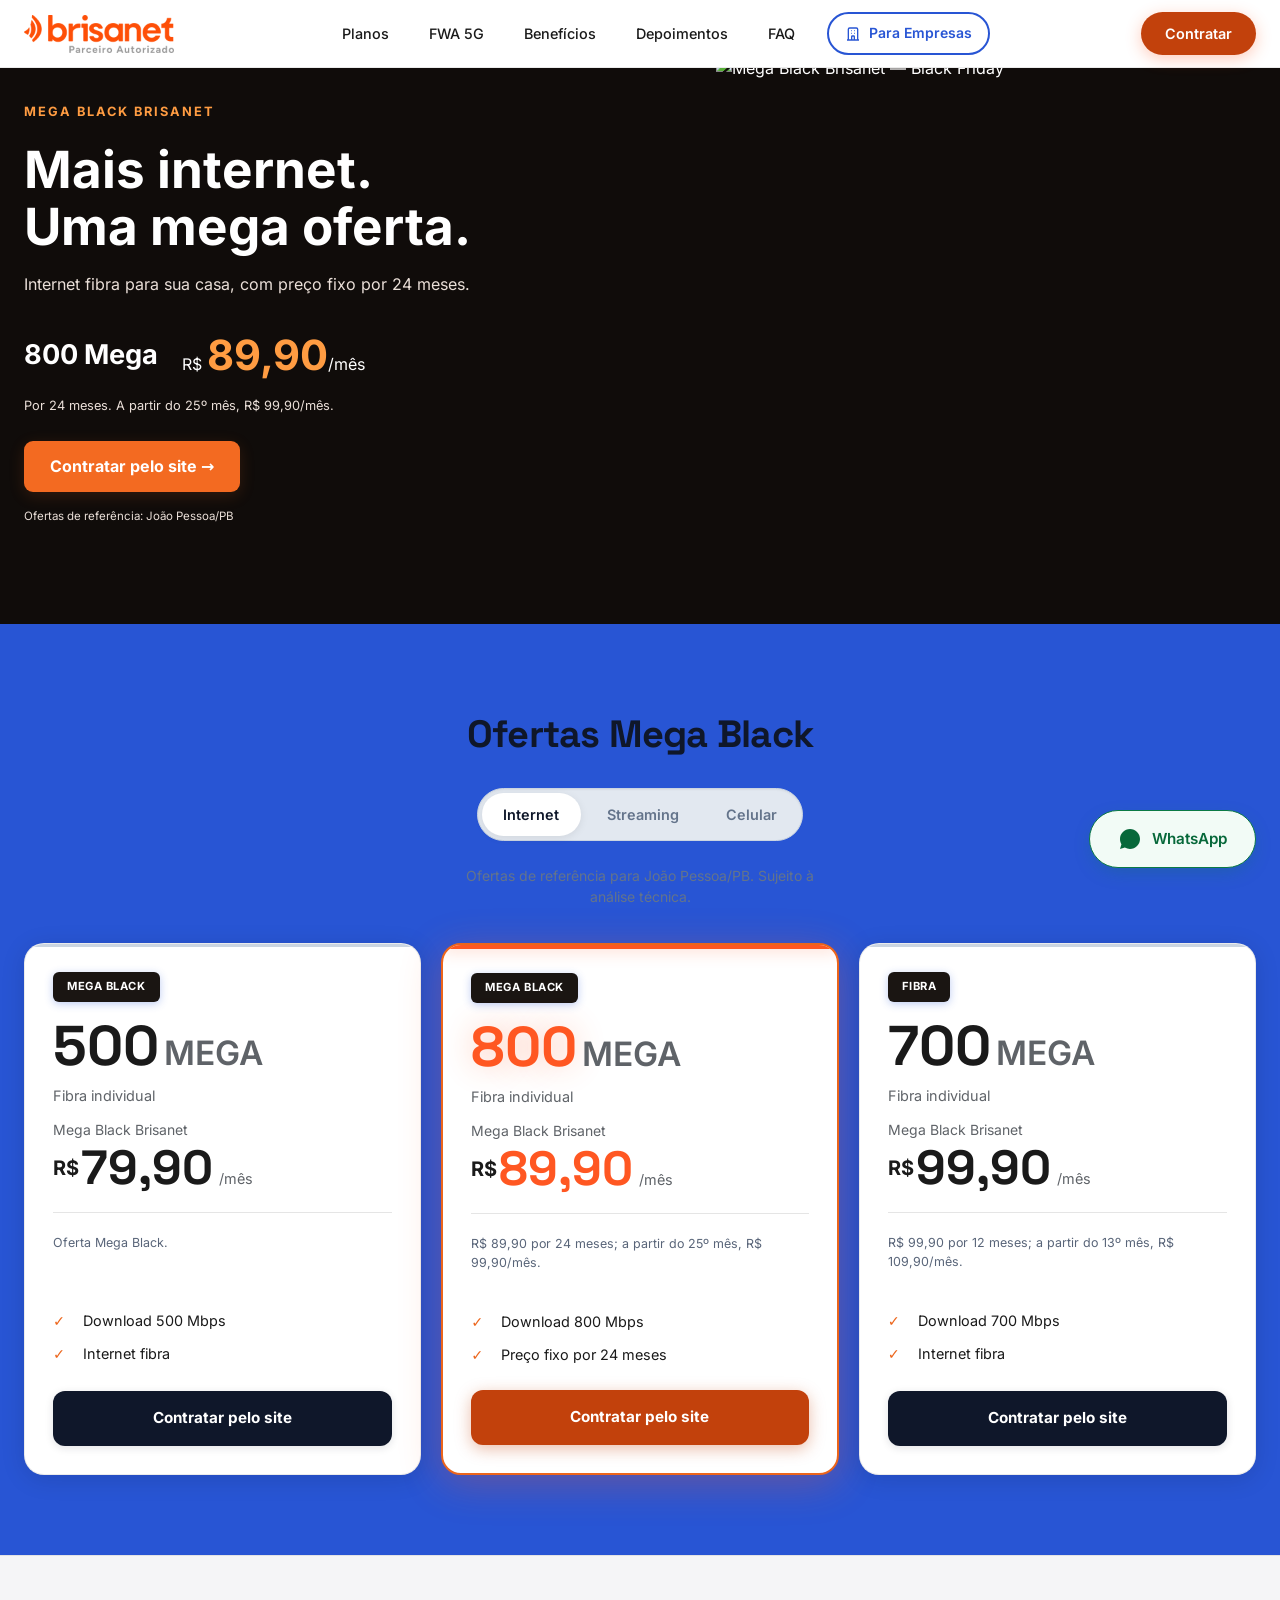
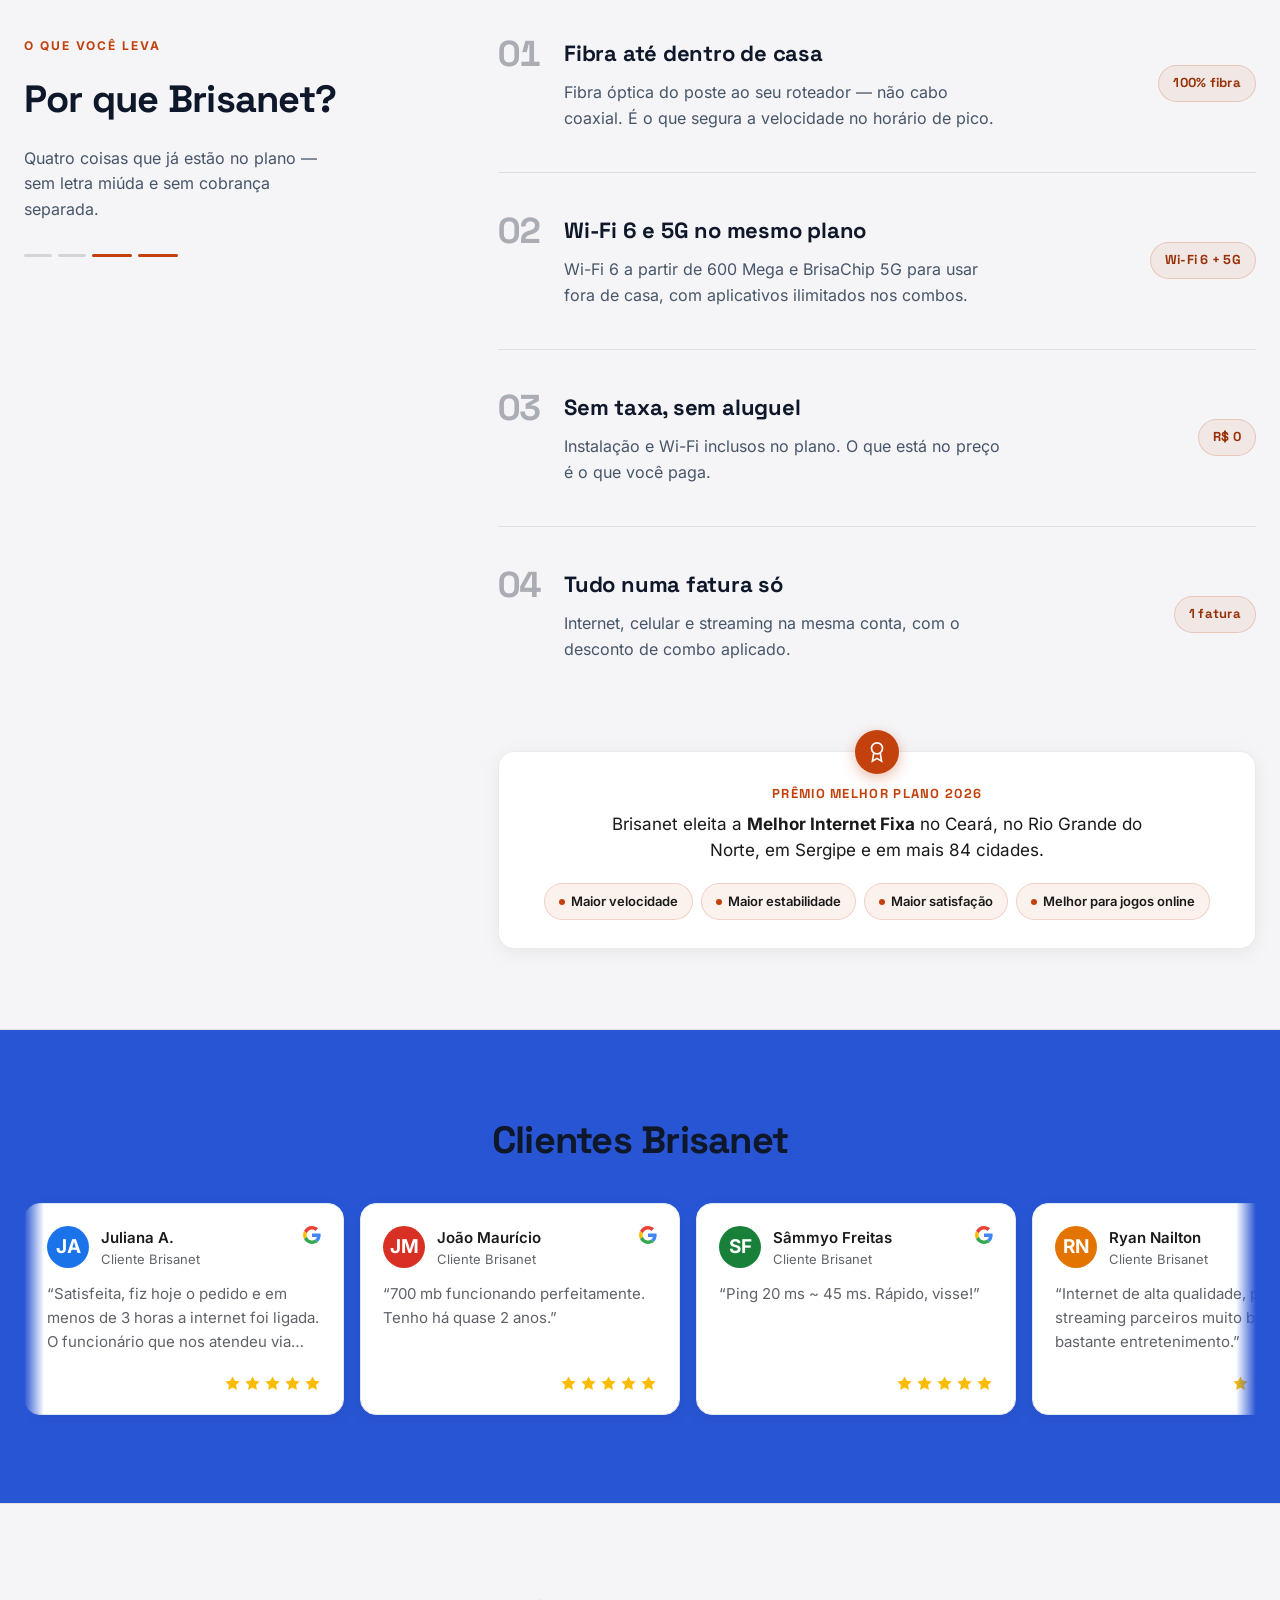
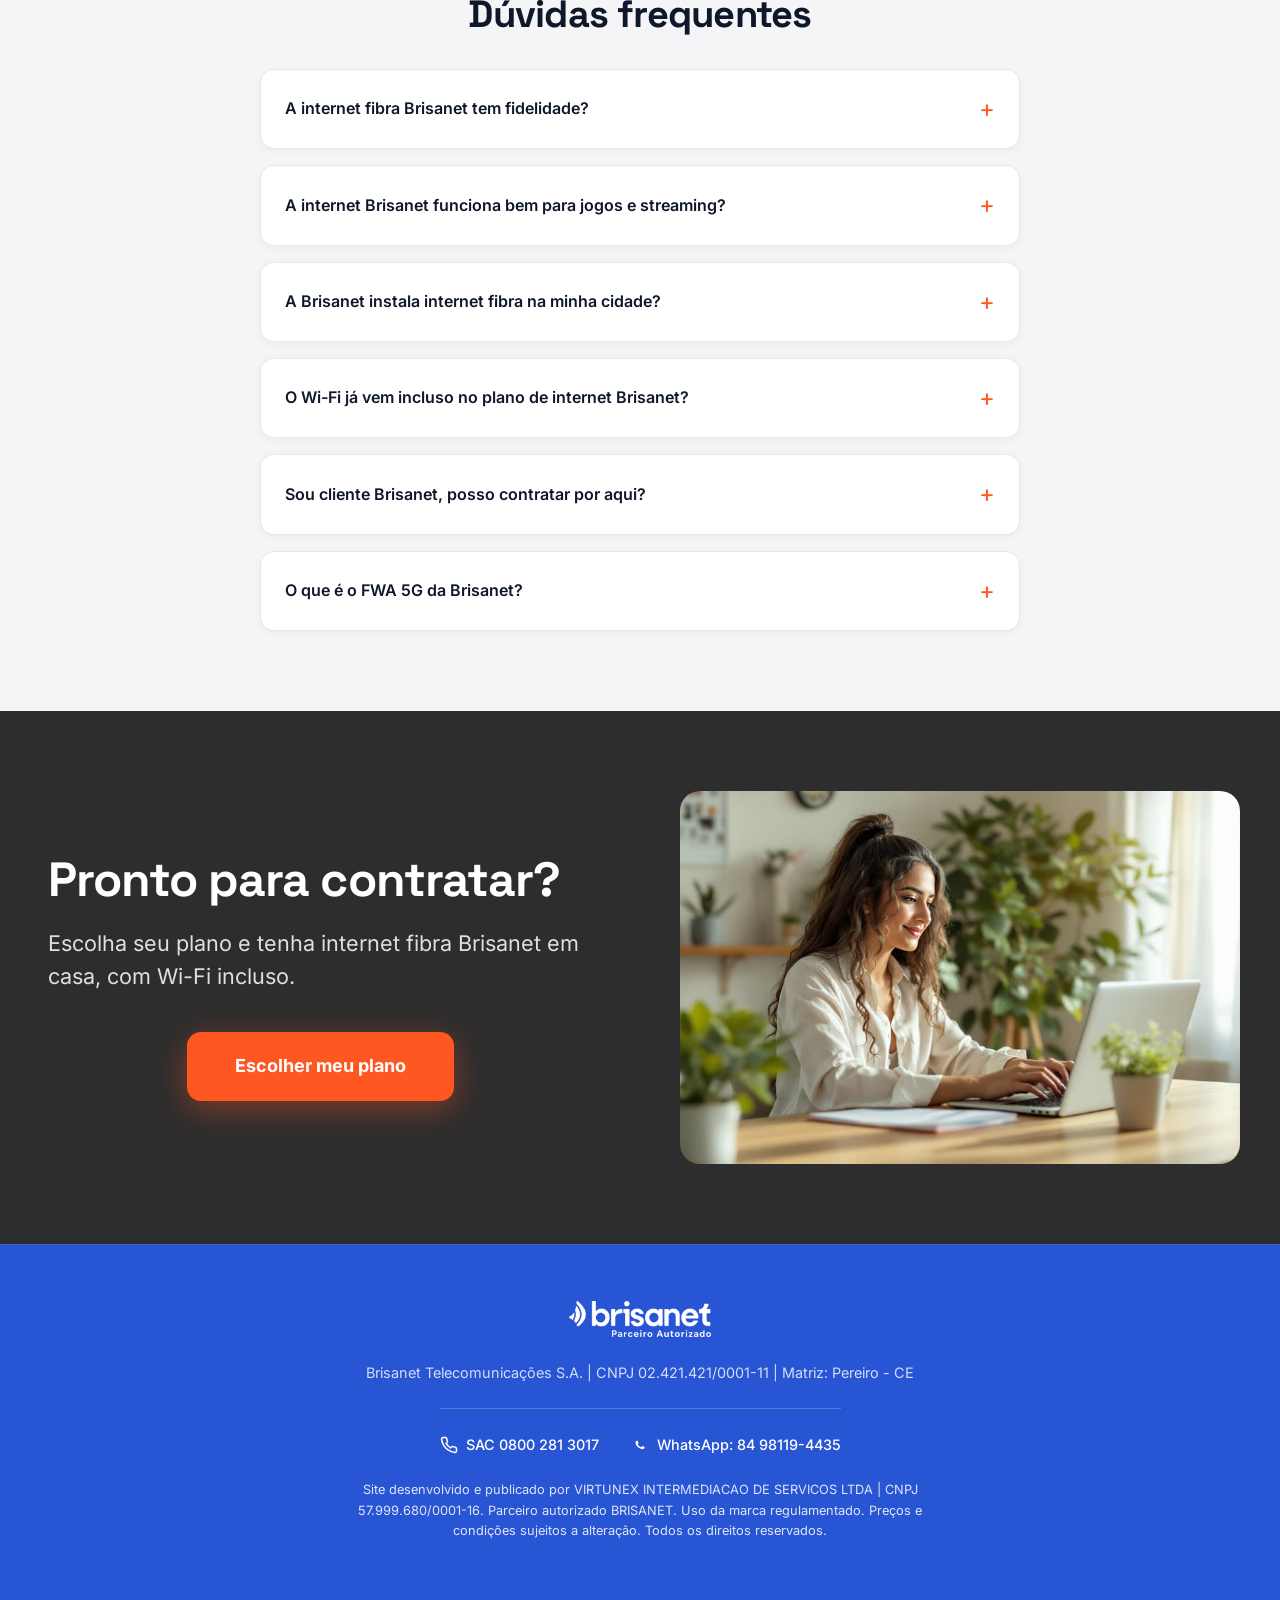
==== commit 0daa3f6c: "Destaca CTA principal da campanha" ====
--- a/index.html
+++ b/index.html
@@ -797,7 +797,7 @@
        com gzip — o bloqueio de render nao paga o flash. -->
   <link rel="stylesheet" href="css/index.css?v=202609300428">
 <style>.mega-black-hero{background:#100c0a url('https://s3.brisanet.net.br/cmsbrisasite-p1/BANNER_SITE_1440_X430_WEB_BG_e550ee410a.png') center/cover;color:#fff;padding:56px 0}.mega-black-layout{display:grid;grid-template-columns:1.1fr 1fr;align-items:center;gap:36px}.mega-black-eyebrow{color:#ff9c42;font-weight:800;letter-spacing:2px;font-size:.8rem}.mega-black-hero h1{font-size:clamp(2.2rem,4vw,3.8rem);line-height:1.1;margin:18px 0}.mega-black-hero p{max-width:470px;color:#eadfd8}.mega-black-price{display:flex;gap:24px;align-items:center;margin:24px 0 8px}.mega-black-price strong{font-size:1.7rem}.mega-black-price b{font-size:2.6rem;color:#ff9c42}.mega-black-terms{font-size:.8rem;margin-bottom:24px}.mega-black-art{width:100%;height:auto;max-width:510px;justify-self:center}.mega-black-city{font-size:.72rem;margin-top:15px}.campaign-condition{font-size:.78rem;line-height:1.6;margin:0 0 16px;color:#596579;min-height:60px}.campaign-check{color:#ec651b;margin-right:8px}.plans .plan-badge{background:#1a1512;color:#fff}.plans .plan-card.featured{border-color:#ec651b}.plan-panel .plan-grid{align-items:stretch}@media(max-width:767px){.mega-black-hero{padding:30px 0}.mega-black-layout{grid-template-columns:1fr;gap:8px}.mega-black-art{max-width:260px;grid-row:1}.mega-black-hero h1{font-size:2.2rem}.mega-black-price{gap:15px}.mega-black-price b{font-size:2.2rem}}
-</style><style>@media(min-width:1024px){#grid-internet,#grid-streaming{grid-template-columns:repeat(3,minmax(0,1fr))}#grid-celular{grid-template-columns:repeat(2,minmax(0,1fr));max-width:850px;margin:auto}}</style></head>
+</style><style>@media(min-width:1024px){#grid-internet,#grid-streaming{grid-template-columns:repeat(3,minmax(0,1fr))}#grid-celular{grid-template-columns:repeat(2,minmax(0,1fr));max-width:850px;margin:auto}}</style><style>.mega-black-hero .btn{display:inline-flex;align-items:center;justify-content:center;min-height:50px;padding:13px 26px;border-radius:9px;background:#f36a21;color:#fff;font-weight:750;text-decoration:none;box-shadow:0 4px 16px #f36a2126}.mega-black-hero .btn:hover{background:#db5414}.mega-black-hero .btn:focus-visible{outline:3px solid #fff;outline-offset:4px}</style></head>
 <body>
 
   <!-- Google Tag Manager (noscript) (GTM-WS3T5W6V) -->
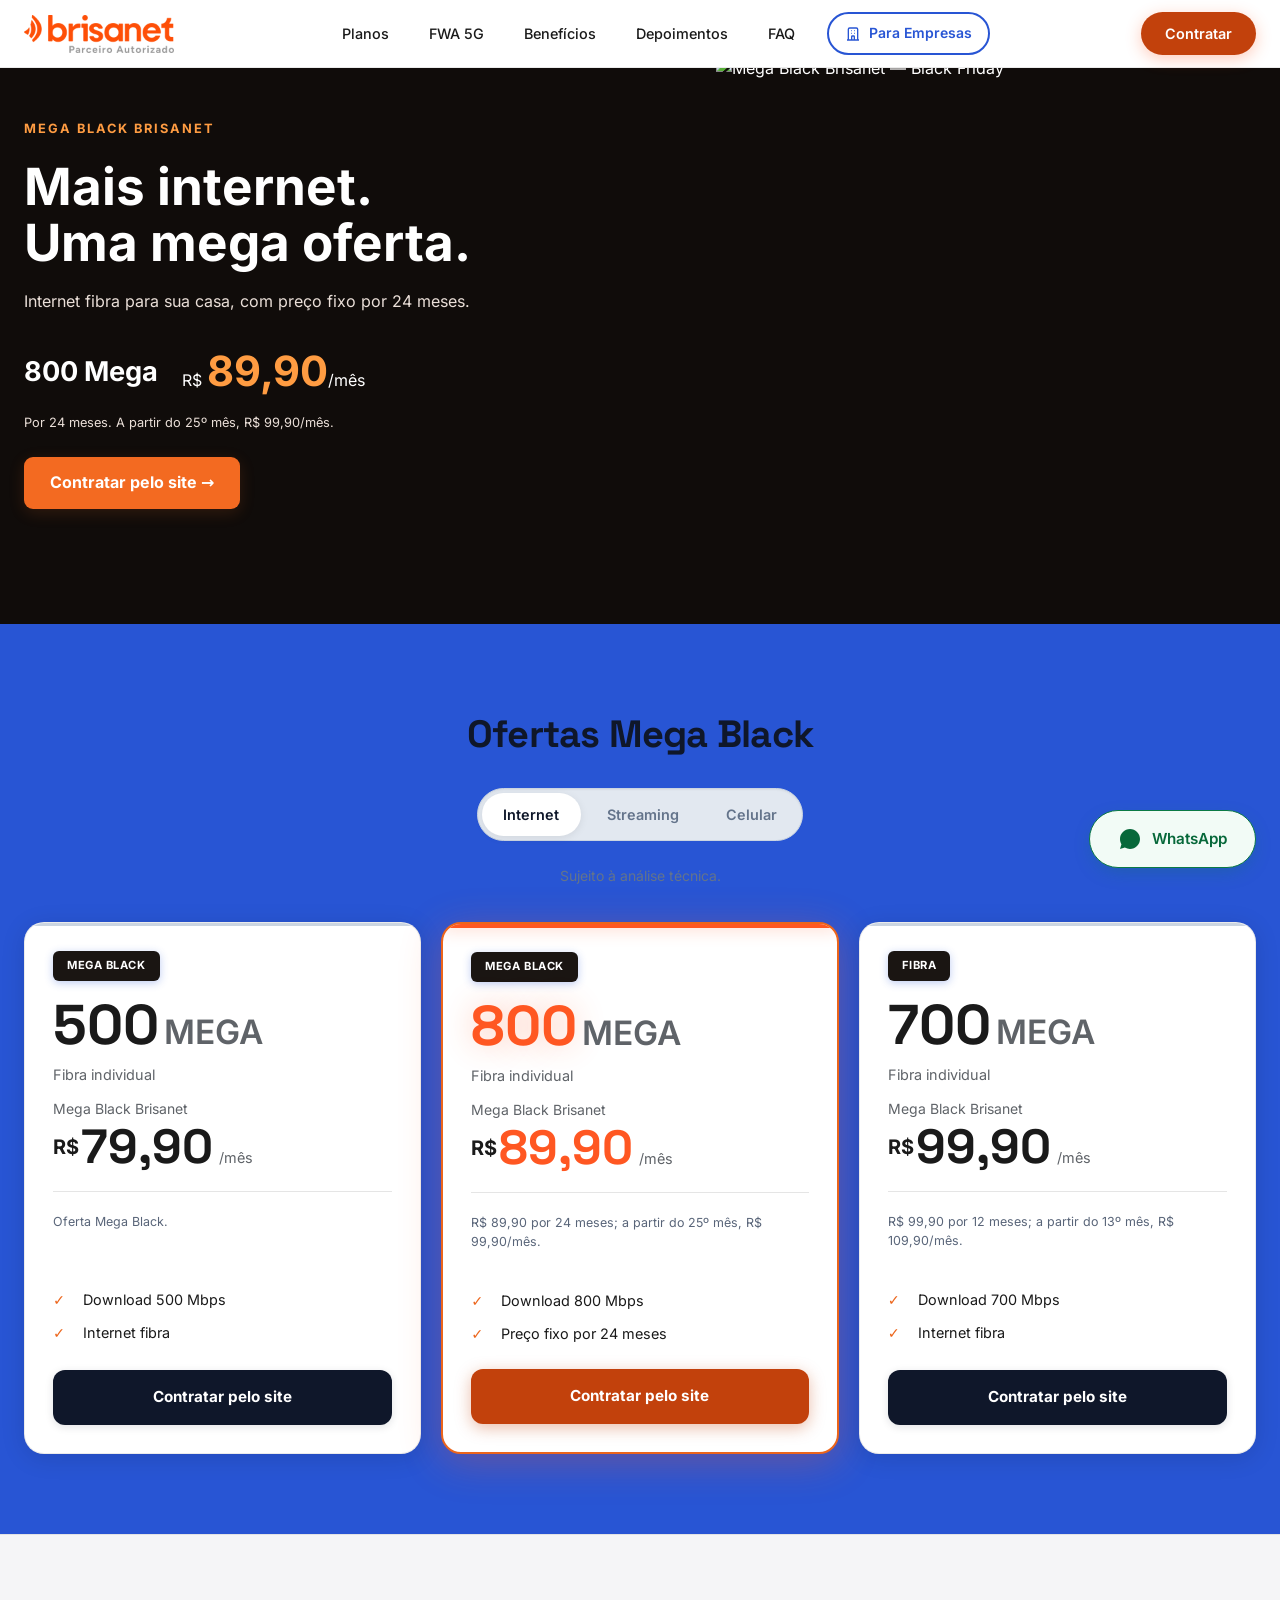
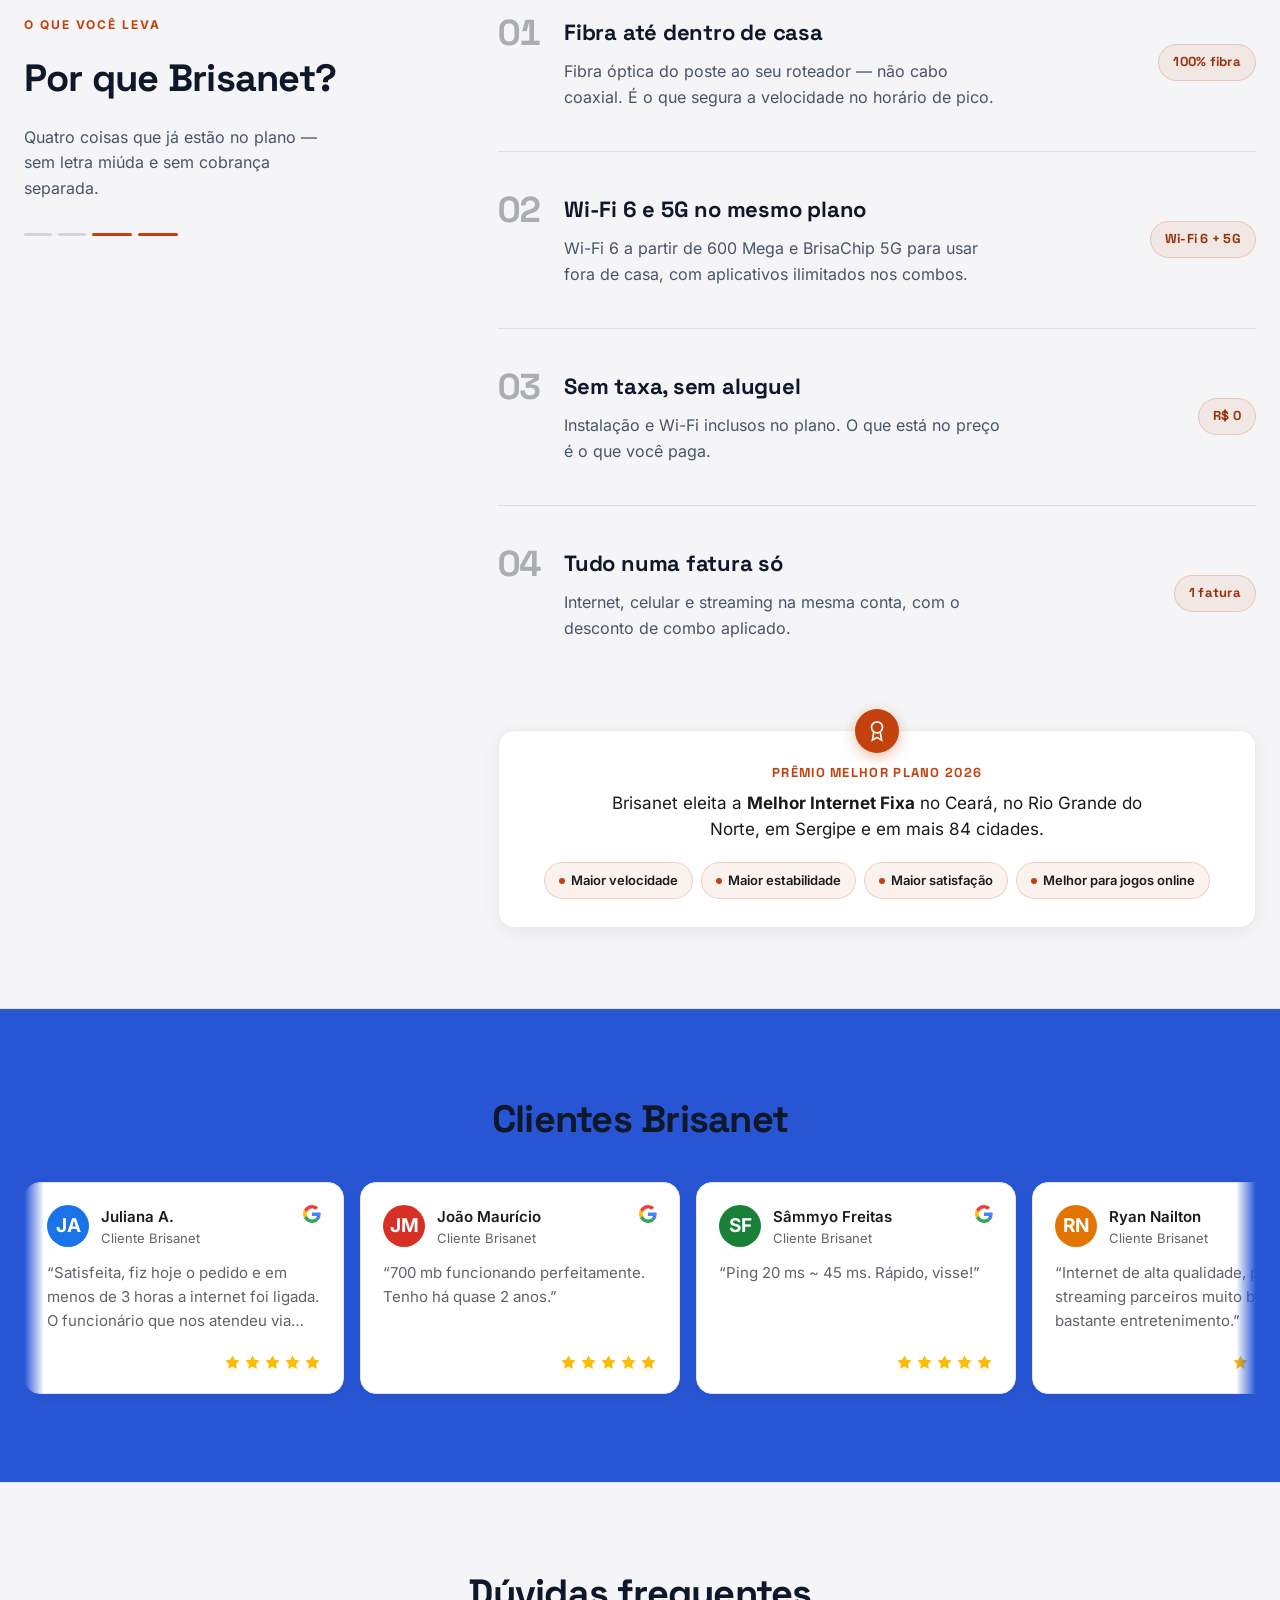
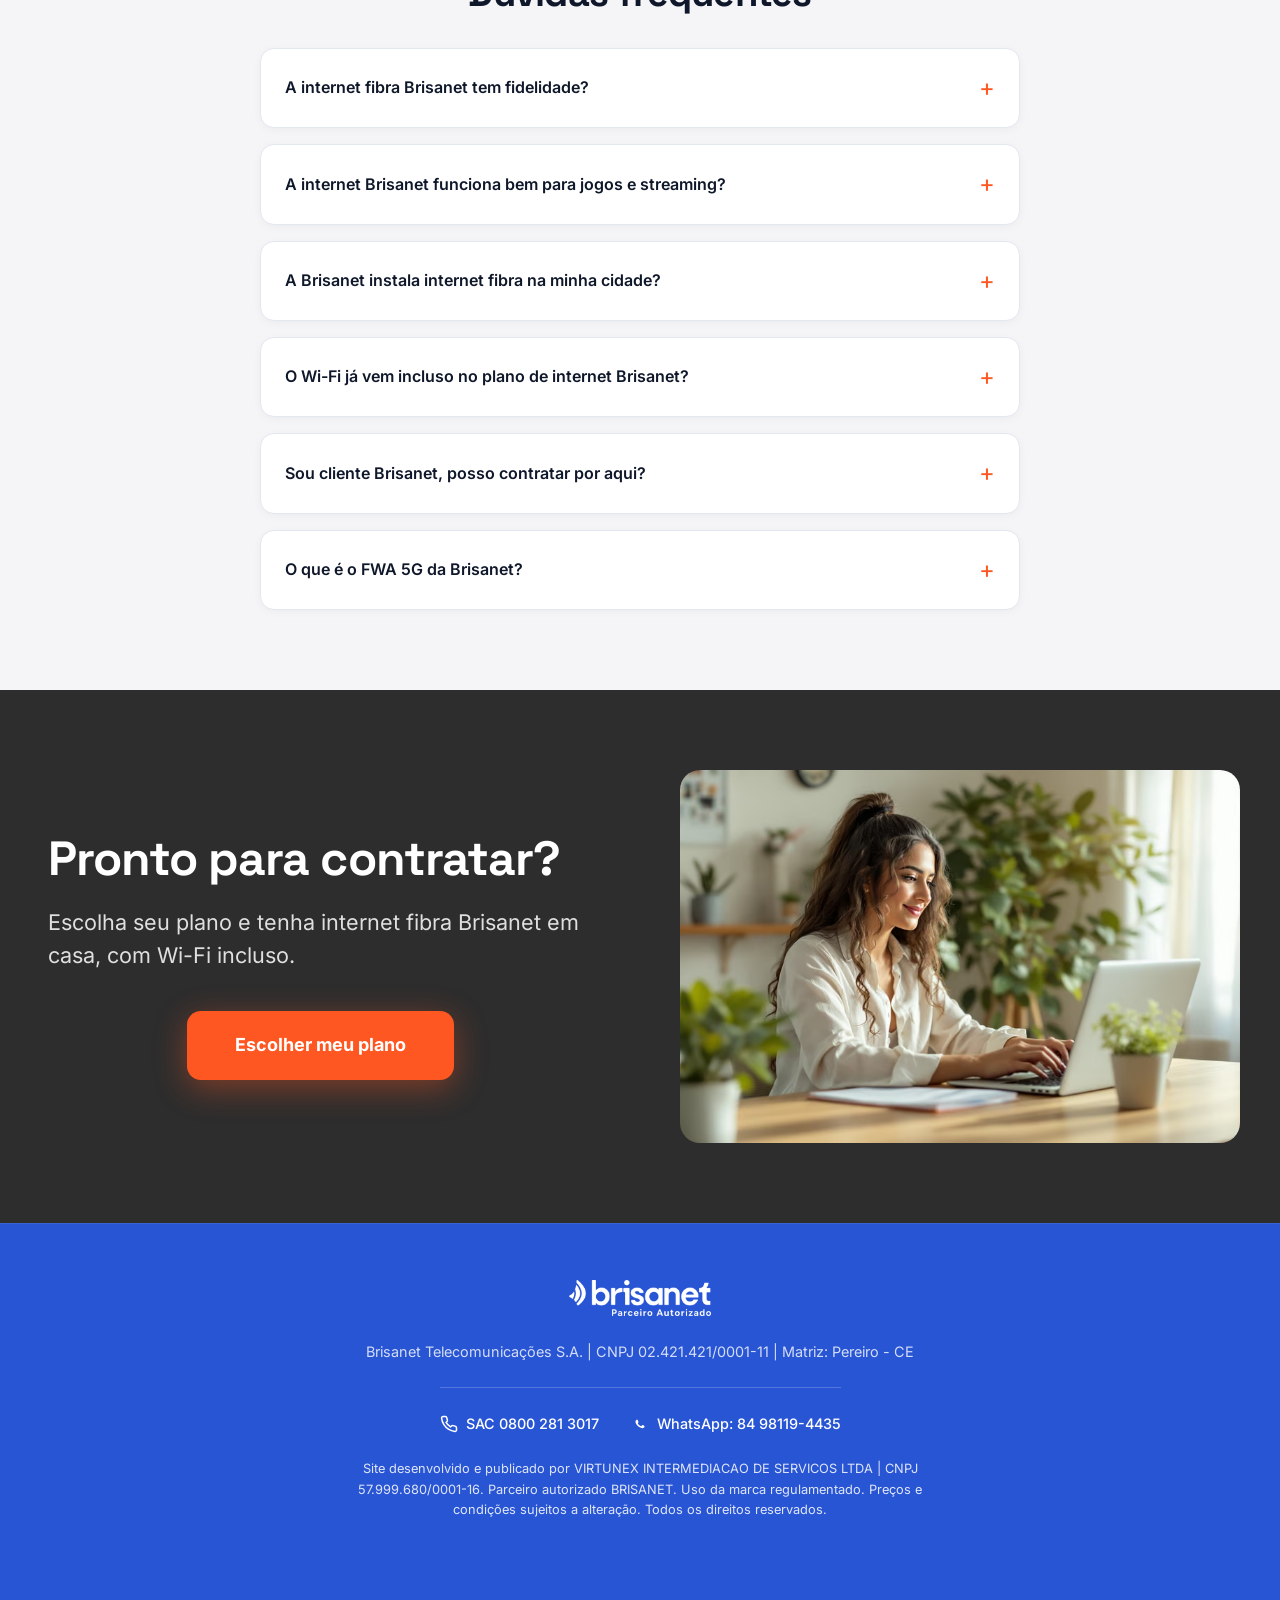
==== commit 4722a68a: "Aplica comunicação Mega Black a todo o site" ====
--- a/index.html
+++ b/index.html
@@ -3,7 +3,7 @@
 <head>
   <meta charset="utf-8">
   <meta name="viewport" content="width=device-width, initial-scale=1">
-  <meta name="description" content="Mega Black Brisanet: fibra a partir de R$ 79,90 e 800 Mega por R$ 89,90 durante 24 meses. Ofertas de referência para João Pessoa/PB.">
+  <meta name="description" content="Mega Black Brisanet: fibra a partir de R$ 79,90 e 800 Mega por R$ 89,90 durante 24 meses.">
   <meta name="theme-color" content="#2855d4">
   <title>Mega Black Brisanet | Fibra 500, 700 e 800 Mega</title>
   <link rel="icon" type="image/x-icon" href="img/favicon.ico">
@@ -844,7 +844,7 @@
   </div>
 
   <main>
-<section class="mega-black-hero" id="top"><div class="container mega-black-layout"><div><span class="mega-black-eyebrow">MEGA BLACK BRISANET</span><h1>Mais internet.<br>Uma mega oferta.</h1><p>Internet fibra para sua casa, com preço fixo por 24 meses.</p><div class="mega-black-price"><strong>800 Mega</strong><span>R$ <b>89,90</b>/mês</span></div><p class="mega-black-terms">Por 24 meses. A partir do 25º mês, R$ 99,90/mês.</p><a class="btn btn--highlight" href="/form-contratacao?plano=BLACK_800">Contratar pelo site →</a><p class="mega-black-city">Ofertas de referência: João Pessoa/PB</p></div><img class="mega-black-art" src="https://s3.brisanet.net.br/cmsbrisasite-p1/IMG_WEB_430x430_1_83f8e2a957.png" width="658" height="660" alt="Mega Black Brisanet — Black Friday" fetchpriority="high"></div></section>
+<section class="mega-black-hero" id="top"><div class="container mega-black-layout"><div><span class="mega-black-eyebrow">MEGA BLACK BRISANET</span><h1>Mais internet.<br>Uma mega oferta.</h1><p>Internet fibra para sua casa, com preço fixo por 24 meses.</p><div class="mega-black-price"><strong>800 Mega</strong><span>R$ <b>89,90</b>/mês</span></div><p class="mega-black-terms">Por 24 meses. A partir do 25º mês, R$ 99,90/mês.</p><a class="btn btn--highlight" href="/form-contratacao?plano=BLACK_800">Contratar pelo site →</a></div><img class="mega-black-art" src="https://s3.brisanet.net.br/cmsbrisasite-p1/IMG_WEB_430x430_1_83f8e2a957.png" width="658" height="660" alt="Mega Black Brisanet — Black Friday" fetchpriority="high"></div></section>
     <!-- Plans Section -->
     <section class="section plans" id="planos">
       <div class="container">
@@ -866,7 +866,7 @@
         <!-- Disponibilidade por regiao (DEC-003) como nota discreta.
              A vigencia da campanha saiu do corpo da pagina: envelhecia sozinha
              e nenhum concorrente expoe isso acima dos planos. -->
-        <p class="plans-region-note reveal">Ofertas de referência para João Pessoa/PB. Sujeito à análise técnica.</p>
+        <p class="plans-region-note reveal">Sujeito à análise técnica.</p>
 
         <!-- Internet Panel -->
         <div class="plan-panel active" id="panel-internet">
@@ -1510,6 +1510,6 @@
     })();
 
   </script>
-  <script src="lead-modal.js?v=20261103-capture3"></script>
+  <script src="lead-modal.js?v=20261103-megablack1"></script>
 </body>
 </html>
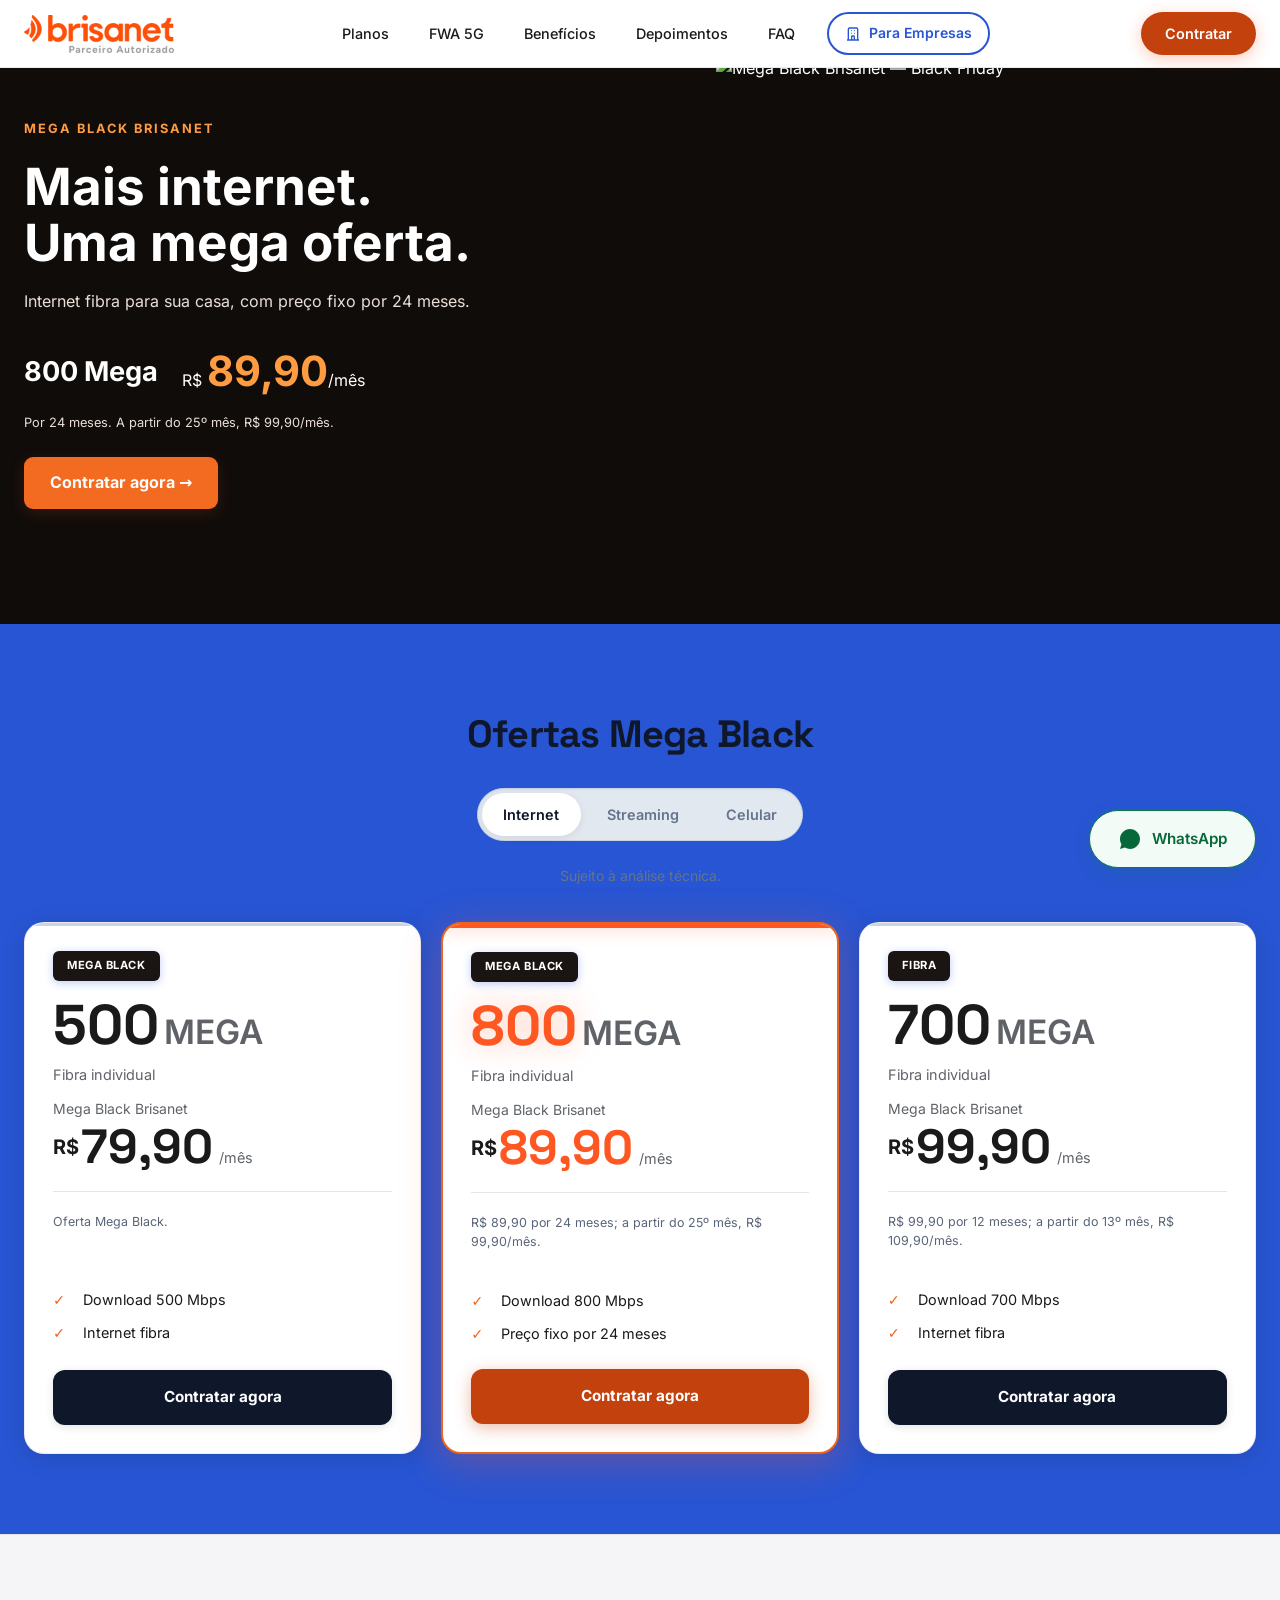
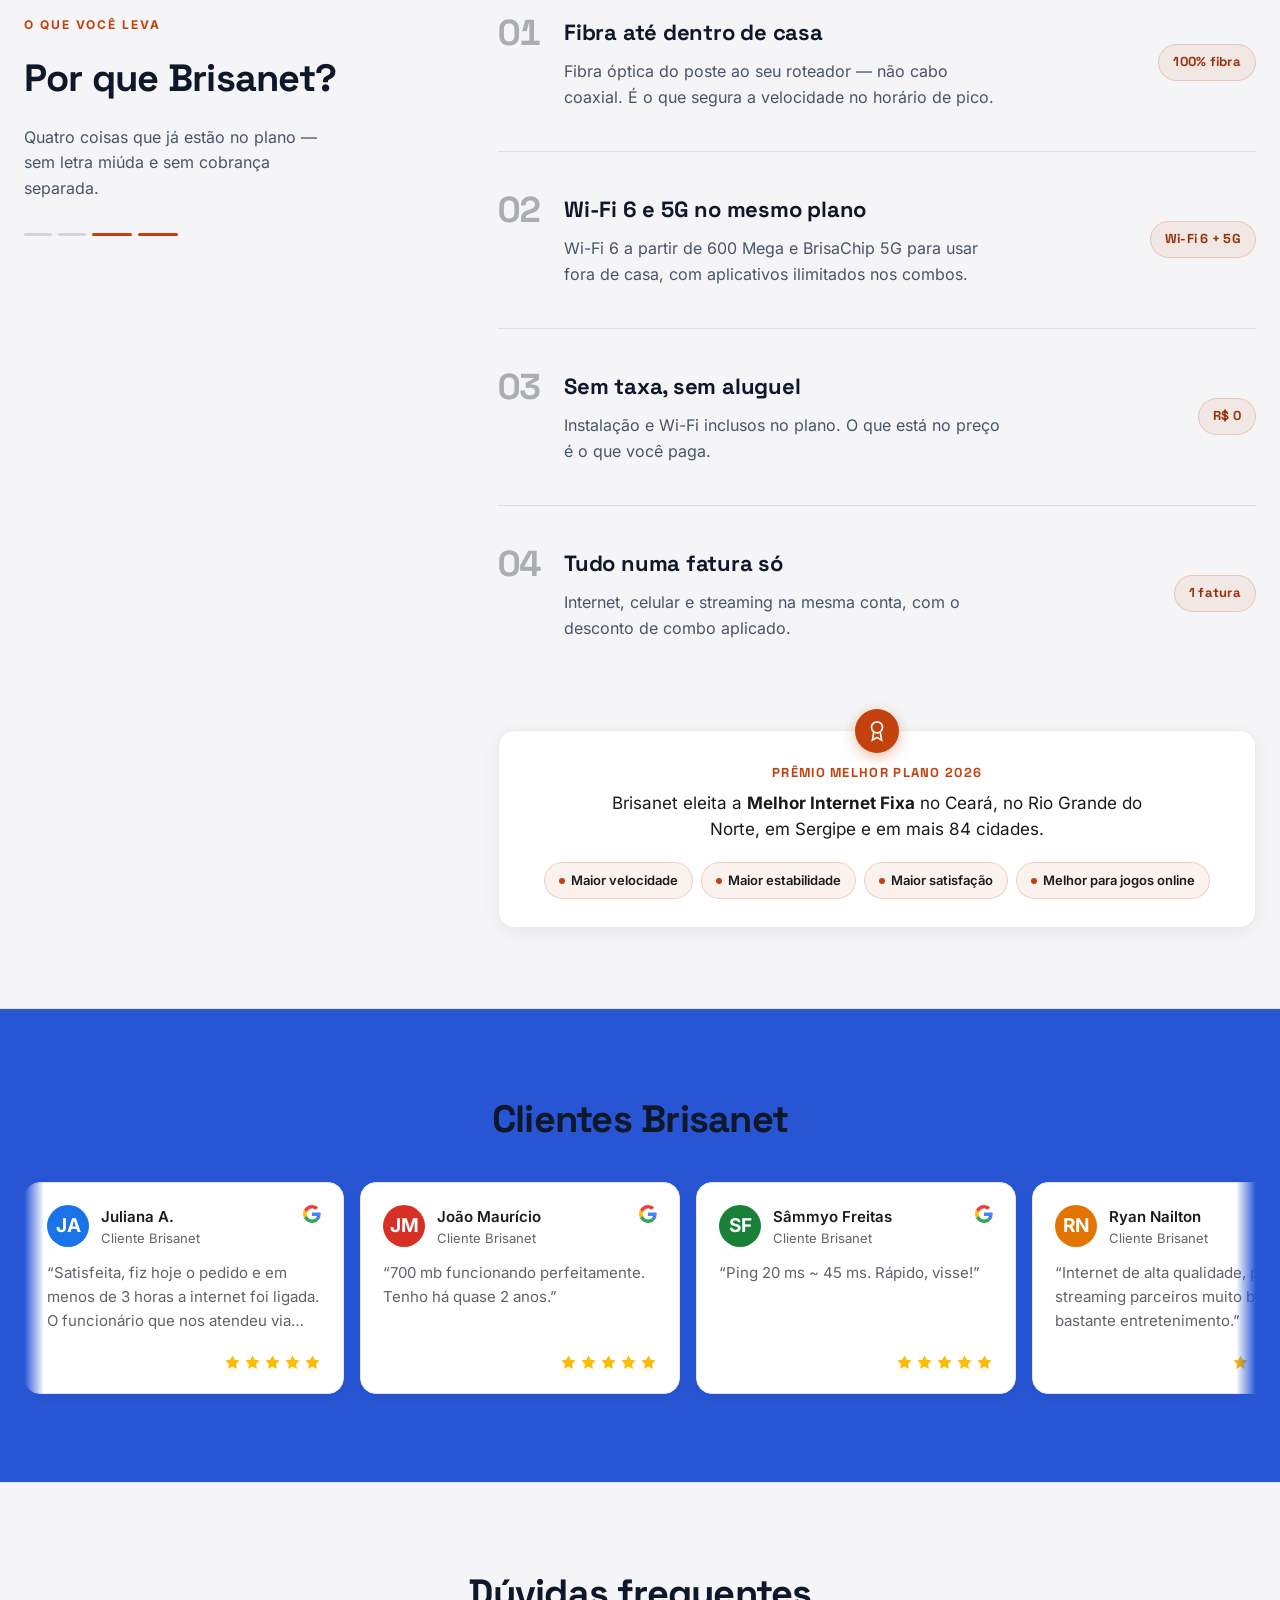
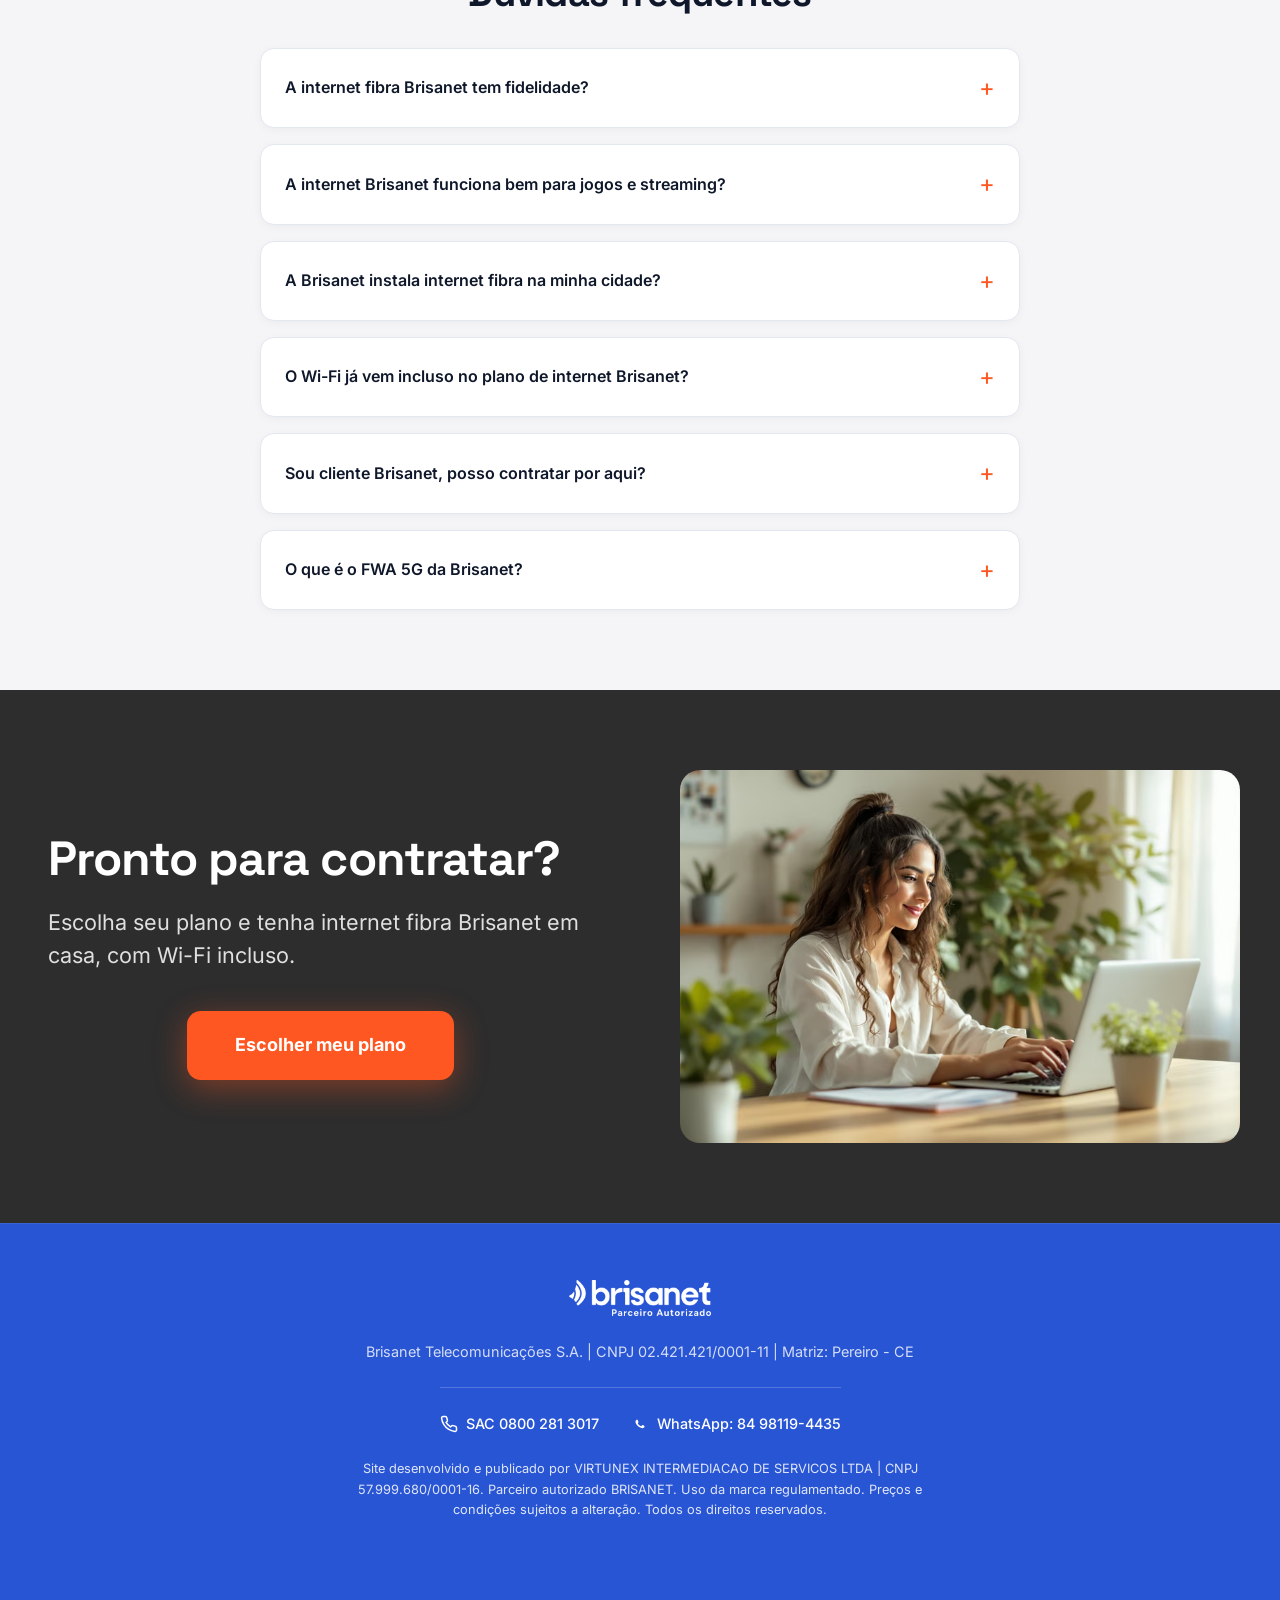
==== commit ffc0364f: "Restore WhatsApp and offer contact channel choice on plan CTAs" ====
--- a/index.html
+++ b/index.html
@@ -844,7 +844,7 @@
   </div>
 
   <main>
-<section class="mega-black-hero" id="top"><div class="container mega-black-layout"><div><span class="mega-black-eyebrow">MEGA BLACK BRISANET</span><h1>Mais internet.<br>Uma mega oferta.</h1><p>Internet fibra para sua casa, com preço fixo por 24 meses.</p><div class="mega-black-price"><strong>800 Mega</strong><span>R$ <b>89,90</b>/mês</span></div><p class="mega-black-terms">Por 24 meses. A partir do 25º mês, R$ 99,90/mês.</p><a class="btn btn--highlight" href="/form-contratacao?plano=BLACK_800">Contratar pelo site →</a></div><img class="mega-black-art" src="https://s3.brisanet.net.br/cmsbrisasite-p1/IMG_WEB_430x430_1_83f8e2a957.png" width="658" height="660" alt="Mega Black Brisanet — Black Friday" fetchpriority="high"></div></section>
+<section class="mega-black-hero" id="top"><div class="container mega-black-layout"><div><span class="mega-black-eyebrow">MEGA BLACK BRISANET</span><h1>Mais internet.<br>Uma mega oferta.</h1><p>Internet fibra para sua casa, com preço fixo por 24 meses.</p><div class="mega-black-price"><strong>800 Mega</strong><span>R$ <b>89,90</b>/mês</span></div><p class="mega-black-terms">Por 24 meses. A partir do 25º mês, R$ 99,90/mês.</p><a class="btn btn--highlight" href="/form-contratacao?plano=BLACK_800">Contratar agora →</a></div><img class="mega-black-art" src="https://s3.brisanet.net.br/cmsbrisasite-p1/IMG_WEB_430x430_1_83f8e2a957.png" width="658" height="660" alt="Mega Black Brisanet — Black Friday" fetchpriority="high"></div></section>
     <!-- Plans Section -->
     <section class="section plans" id="planos">
       <div class="container">
@@ -870,9 +870,9 @@
 
         <!-- Internet Panel -->
         <div class="plan-panel active" id="panel-internet">
-          <div class="plan-grid" id="grid-internet"><article class="plan-card  reveal"><span class="plan-badge">Mega Black</span><div class="plan-speed"><span class="plan-speed-value">500</span><span class="plan-speed-unit">MEGA</span><p class="plan-speed-label">Fibra individual</p></div><div class="plan-price"><p class="plan-price-old">Mega Black Brisanet</p><div class="plan-price-current"><span class="plan-price-currency">R$</span><span class="plan-price-value">79,90</span><span class="plan-price-period">/mês</span></div></div><p class="campaign-condition">Oferta Mega Black.</p><ul class="plan-features"><li class="plan-feature"><span class="campaign-check">✓</span><span>Download 500 Mbps</span></li><li class="plan-feature"><span class="campaign-check">✓</span><span>Internet fibra</span></li></ul><div class="plan-cta-wrapper"><a href="/form-contratacao?plano=BLACK_500" class="plan-cta"><span>Contratar pelo site</span></a></div></article>
-<article class="plan-card featured reveal"><span class="plan-badge">Mega Black</span><div class="plan-speed"><span class="plan-speed-value">800</span><span class="plan-speed-unit">MEGA</span><p class="plan-speed-label">Fibra individual</p></div><div class="plan-price"><p class="plan-price-old">Mega Black Brisanet</p><div class="plan-price-current"><span class="plan-price-currency">R$</span><span class="plan-price-value">89,90</span><span class="plan-price-period">/mês</span></div></div><p class="campaign-condition">R$ 89,90 por 24 meses; a partir do 25º mês, R$ 99,90/mês.</p><ul class="plan-features"><li class="plan-feature"><span class="campaign-check">✓</span><span>Download 800 Mbps</span></li><li class="plan-feature"><span class="campaign-check">✓</span><span>Preço fixo por 24 meses</span></li></ul><div class="plan-cta-wrapper"><a href="/form-contratacao?plano=BLACK_800" class="plan-cta"><span>Contratar pelo site</span></a></div></article>
-<article class="plan-card  reveal"><span class="plan-badge">Fibra</span><div class="plan-speed"><span class="plan-speed-value">700</span><span class="plan-speed-unit">MEGA</span><p class="plan-speed-label">Fibra individual</p></div><div class="plan-price"><p class="plan-price-old">Mega Black Brisanet</p><div class="plan-price-current"><span class="plan-price-currency">R$</span><span class="plan-price-value">99,90</span><span class="plan-price-period">/mês</span></div></div><p class="campaign-condition">R$ 99,90 por 12 meses; a partir do 13º mês, R$ 109,90/mês.</p><ul class="plan-features"><li class="plan-feature"><span class="campaign-check">✓</span><span>Download 700 Mbps</span></li><li class="plan-feature"><span class="campaign-check">✓</span><span>Internet fibra</span></li></ul><div class="plan-cta-wrapper"><a href="/form-contratacao?plano=BLACK_700" class="plan-cta"><span>Contratar pelo site</span></a></div></article>
+          <div class="plan-grid" id="grid-internet"><article class="plan-card  reveal"><span class="plan-badge">Mega Black</span><div class="plan-speed"><span class="plan-speed-value">500</span><span class="plan-speed-unit">MEGA</span><p class="plan-speed-label">Fibra individual</p></div><div class="plan-price"><p class="plan-price-old">Mega Black Brisanet</p><div class="plan-price-current"><span class="plan-price-currency">R$</span><span class="plan-price-value">79,90</span><span class="plan-price-period">/mês</span></div></div><p class="campaign-condition">Oferta Mega Black.</p><ul class="plan-features"><li class="plan-feature"><span class="campaign-check">✓</span><span>Download 500 Mbps</span></li><li class="plan-feature"><span class="campaign-check">✓</span><span>Internet fibra</span></li></ul><div class="plan-cta-wrapper"><a href="/form-contratacao?plano=BLACK_500" class="plan-cta"><span>Contratar agora</span></a></div></article>
+<article class="plan-card featured reveal"><span class="plan-badge">Mega Black</span><div class="plan-speed"><span class="plan-speed-value">800</span><span class="plan-speed-unit">MEGA</span><p class="plan-speed-label">Fibra individual</p></div><div class="plan-price"><p class="plan-price-old">Mega Black Brisanet</p><div class="plan-price-current"><span class="plan-price-currency">R$</span><span class="plan-price-value">89,90</span><span class="plan-price-period">/mês</span></div></div><p class="campaign-condition">R$ 89,90 por 24 meses; a partir do 25º mês, R$ 99,90/mês.</p><ul class="plan-features"><li class="plan-feature"><span class="campaign-check">✓</span><span>Download 800 Mbps</span></li><li class="plan-feature"><span class="campaign-check">✓</span><span>Preço fixo por 24 meses</span></li></ul><div class="plan-cta-wrapper"><a href="/form-contratacao?plano=BLACK_800" class="plan-cta"><span>Contratar agora</span></a></div></article>
+<article class="plan-card  reveal"><span class="plan-badge">Fibra</span><div class="plan-speed"><span class="plan-speed-value">700</span><span class="plan-speed-unit">MEGA</span><p class="plan-speed-label">Fibra individual</p></div><div class="plan-price"><p class="plan-price-old">Mega Black Brisanet</p><div class="plan-price-current"><span class="plan-price-currency">R$</span><span class="plan-price-value">99,90</span><span class="plan-price-period">/mês</span></div></div><p class="campaign-condition">R$ 99,90 por 12 meses; a partir do 13º mês, R$ 109,90/mês.</p><ul class="plan-features"><li class="plan-feature"><span class="campaign-check">✓</span><span>Download 700 Mbps</span></li><li class="plan-feature"><span class="campaign-check">✓</span><span>Internet fibra</span></li></ul><div class="plan-cta-wrapper"><a href="/form-contratacao?plano=BLACK_700" class="plan-cta"><span>Contratar agora</span></a></div></article>
           </div>
 
           <!-- Navegação - Internet (apenas dots) -->
@@ -883,9 +883,9 @@
 
         <!-- Streaming Panel -->
         <div class="plan-panel" id="panel-streaming">
-          <div class="plan-grid" id="grid-streaming"><article class="plan-card  reveal"><span class="plan-badge">Mega Black</span><div class="plan-speed"><span class="plan-speed-value">700</span><span class="plan-speed-unit">MEGA</span><p class="plan-speed-label">SKY+ Padrão</p></div><div class="plan-price"><p class="plan-price-old">Mega Black Brisanet</p><div class="plan-price-current"><span class="plan-price-currency">R$</span><span class="plan-price-value">94,90</span><span class="plan-price-period">/mês</span></div></div><p class="campaign-condition">R$ 94,90 por 24 meses; a partir do 25º mês, R$ 109,80/mês.</p><ul class="plan-features"><li class="plan-feature"><span class="campaign-check">✓</span><span>Internet 700 Mega</span></li><li class="plan-feature"><span class="campaign-check">✓</span><span>SKY+ Plano Padrão</span></li></ul><div class="plan-cta-wrapper"><a href="/form-contratacao?plano=BLACK_700_SKY" class="plan-cta"><span>Contratar pelo site</span></a></div></article>
-<article class="plan-card  reveal"><span class="plan-badge">Mega Black</span><div class="plan-speed"><span class="plan-speed-value">500</span><span class="plan-speed-unit">MEGA</span><p class="plan-speed-label">Netflix</p></div><div class="plan-price"><p class="plan-price-old">Mega Black Brisanet</p><div class="plan-price-current"><span class="plan-price-currency">R$</span><span class="plan-price-value">100,80</span><span class="plan-price-period">/mês</span></div></div><p class="campaign-condition">R$ 100,80/mês. Netflix Padrão com Anúncios.</p><ul class="plan-features"><li class="plan-feature"><span class="campaign-check">✓</span><span>Internet 500 Mega</span></li><li class="plan-feature"><span class="campaign-check">✓</span><span>Netflix Padrão com Anúncios</span></li></ul><div class="plan-cta-wrapper"><a href="/form-contratacao?plano=BLACK_500_NETFLIX" class="plan-cta"><span>Contratar pelo site</span></a></div></article>
-<article class="plan-card  reveal"><span class="plan-badge">Mega Black</span><div class="plan-speed"><span class="plan-speed-value">600</span><span class="plan-speed-unit">MEGA</span><p class="plan-speed-label">40 GB + Netflix</p></div><div class="plan-price"><p class="plan-price-old">Mega Black Brisanet</p><div class="plan-price-current"><span class="plan-price-currency">R$</span><span class="plan-price-value">120,79</span><span class="plan-price-period">/mês</span></div></div><p class="campaign-condition">R$ 120,79/mês. BrisaControle 40 GB e Netflix Padrão com Anúncios.</p><ul class="plan-features"><li class="plan-feature"><span class="campaign-check">✓</span><span>Internet 600 Mega</span></li><li class="plan-feature"><span class="campaign-check">✓</span><span>BrisaControle 40 GB</span></li><li class="plan-feature"><span class="campaign-check">✓</span><span>Netflix Padrão com Anúncios</span></li></ul><div class="plan-cta-wrapper"><a href="/form-contratacao?plano=BLACK_600_40_NETFLIX" class="plan-cta"><span>Contratar pelo site</span></a></div></article>
+          <div class="plan-grid" id="grid-streaming"><article class="plan-card  reveal"><span class="plan-badge">Mega Black</span><div class="plan-speed"><span class="plan-speed-value">700</span><span class="plan-speed-unit">MEGA</span><p class="plan-speed-label">SKY+ Padrão</p></div><div class="plan-price"><p class="plan-price-old">Mega Black Brisanet</p><div class="plan-price-current"><span class="plan-price-currency">R$</span><span class="plan-price-value">94,90</span><span class="plan-price-period">/mês</span></div></div><p class="campaign-condition">R$ 94,90 por 24 meses; a partir do 25º mês, R$ 109,80/mês.</p><ul class="plan-features"><li class="plan-feature"><span class="campaign-check">✓</span><span>Internet 700 Mega</span></li><li class="plan-feature"><span class="campaign-check">✓</span><span>SKY+ Plano Padrão</span></li></ul><div class="plan-cta-wrapper"><a href="/form-contratacao?plano=BLACK_700_SKY" class="plan-cta"><span>Contratar agora</span></a></div></article>
+<article class="plan-card  reveal"><span class="plan-badge">Mega Black</span><div class="plan-speed"><span class="plan-speed-value">500</span><span class="plan-speed-unit">MEGA</span><p class="plan-speed-label">Netflix</p></div><div class="plan-price"><p class="plan-price-old">Mega Black Brisanet</p><div class="plan-price-current"><span class="plan-price-currency">R$</span><span class="plan-price-value">100,80</span><span class="plan-price-period">/mês</span></div></div><p class="campaign-condition">R$ 100,80/mês. Netflix Padrão com Anúncios.</p><ul class="plan-features"><li class="plan-feature"><span class="campaign-check">✓</span><span>Internet 500 Mega</span></li><li class="plan-feature"><span class="campaign-check">✓</span><span>Netflix Padrão com Anúncios</span></li></ul><div class="plan-cta-wrapper"><a href="/form-contratacao?plano=BLACK_500_NETFLIX" class="plan-cta"><span>Contratar agora</span></a></div></article>
+<article class="plan-card  reveal"><span class="plan-badge">Mega Black</span><div class="plan-speed"><span class="plan-speed-value">600</span><span class="plan-speed-unit">MEGA</span><p class="plan-speed-label">40 GB + Netflix</p></div><div class="plan-price"><p class="plan-price-old">Mega Black Brisanet</p><div class="plan-price-current"><span class="plan-price-currency">R$</span><span class="plan-price-value">120,79</span><span class="plan-price-period">/mês</span></div></div><p class="campaign-condition">R$ 120,79/mês. BrisaControle 40 GB e Netflix Padrão com Anúncios.</p><ul class="plan-features"><li class="plan-feature"><span class="campaign-check">✓</span><span>Internet 600 Mega</span></li><li class="plan-feature"><span class="campaign-check">✓</span><span>BrisaControle 40 GB</span></li><li class="plan-feature"><span class="campaign-check">✓</span><span>Netflix Padrão com Anúncios</span></li></ul><div class="plan-cta-wrapper"><a href="/form-contratacao?plano=BLACK_600_40_NETFLIX" class="plan-cta"><span>Contratar agora</span></a></div></article>
           </div>
 
           <!-- Navegação - Streaming (apenas dots) -->
@@ -896,8 +896,8 @@
 
         <!-- Celular Panel -->
         <div class="plan-panel" id="panel-celular">
-          <div class="plan-grid" id="grid-celular"><article class="plan-card  reveal"><span class="plan-badge">Mega Black</span><div class="plan-speed"><span class="plan-speed-value">600</span><span class="plan-speed-unit">MEGA</span><p class="plan-speed-label">BrisaControle 40 GB</p></div><div class="plan-price"><p class="plan-price-old">Mega Black Brisanet</p><div class="plan-price-current"><span class="plan-price-currency">R$</span><span class="plan-price-value">99,90</span><span class="plan-price-period">/mês</span></div></div><p class="campaign-condition">R$ 99,90/mês. BrisaControle 40 GB.</p><ul class="plan-features"><li class="plan-feature"><span class="campaign-check">✓</span><span>Internet 600 Mega</span></li><li class="plan-feature"><span class="campaign-check">✓</span><span>BrisaControle 40 GB</span></li></ul><div class="plan-cta-wrapper"><a href="/form-contratacao?plano=BLACK_600_40" class="plan-cta"><span>Contratar pelo site</span></a></div></article>
-<article class="plan-card  reveal"><span class="plan-badge">Mega Black</span><div class="plan-speed"><span class="plan-speed-value">700</span><span class="plan-speed-unit">MEGA</span><p class="plan-speed-label">BrisaControle 70 GB</p></div><div class="plan-price"><p class="plan-price-old">Mega Black Brisanet</p><div class="plan-price-current"><span class="plan-price-currency">R$</span><span class="plan-price-value">119,89</span><span class="plan-price-period">/mês</span></div></div><p class="campaign-condition">R$ 119,89/mês. BrisaControle 70 GB.</p><ul class="plan-features"><li class="plan-feature"><span class="campaign-check">✓</span><span>Internet 700 Mega</span></li><li class="plan-feature"><span class="campaign-check">✓</span><span>BrisaControle 70 GB</span></li></ul><div class="plan-cta-wrapper"><a href="/form-contratacao?plano=BLACK_700_70" class="plan-cta"><span>Contratar pelo site</span></a></div></article>
+          <div class="plan-grid" id="grid-celular"><article class="plan-card  reveal"><span class="plan-badge">Mega Black</span><div class="plan-speed"><span class="plan-speed-value">600</span><span class="plan-speed-unit">MEGA</span><p class="plan-speed-label">BrisaControle 40 GB</p></div><div class="plan-price"><p class="plan-price-old">Mega Black Brisanet</p><div class="plan-price-current"><span class="plan-price-currency">R$</span><span class="plan-price-value">99,90</span><span class="plan-price-period">/mês</span></div></div><p class="campaign-condition">R$ 99,90/mês. BrisaControle 40 GB.</p><ul class="plan-features"><li class="plan-feature"><span class="campaign-check">✓</span><span>Internet 600 Mega</span></li><li class="plan-feature"><span class="campaign-check">✓</span><span>BrisaControle 40 GB</span></li></ul><div class="plan-cta-wrapper"><a href="/form-contratacao?plano=BLACK_600_40" class="plan-cta"><span>Contratar agora</span></a></div></article>
+<article class="plan-card  reveal"><span class="plan-badge">Mega Black</span><div class="plan-speed"><span class="plan-speed-value">700</span><span class="plan-speed-unit">MEGA</span><p class="plan-speed-label">BrisaControle 70 GB</p></div><div class="plan-price"><p class="plan-price-old">Mega Black Brisanet</p><div class="plan-price-current"><span class="plan-price-currency">R$</span><span class="plan-price-value">119,89</span><span class="plan-price-period">/mês</span></div></div><p class="campaign-condition">R$ 119,89/mês. BrisaControle 70 GB.</p><ul class="plan-features"><li class="plan-feature"><span class="campaign-check">✓</span><span>Internet 700 Mega</span></li><li class="plan-feature"><span class="campaign-check">✓</span><span>BrisaControle 70 GB</span></li></ul><div class="plan-cta-wrapper"><a href="/form-contratacao?plano=BLACK_700_70" class="plan-cta"><span>Contratar agora</span></a></div></article>
           </div>
 
           <!-- Navegação - Celular (5 cards: 4 planos + card institucional) -->
@@ -1510,6 +1510,6 @@
     })();
 
   </script>
-  <script src="lead-modal.js?v=20261103-megablack1"></script>
+  <script src="lead-modal.js?v=20261110-canais1"></script>
 </body>
 </html>
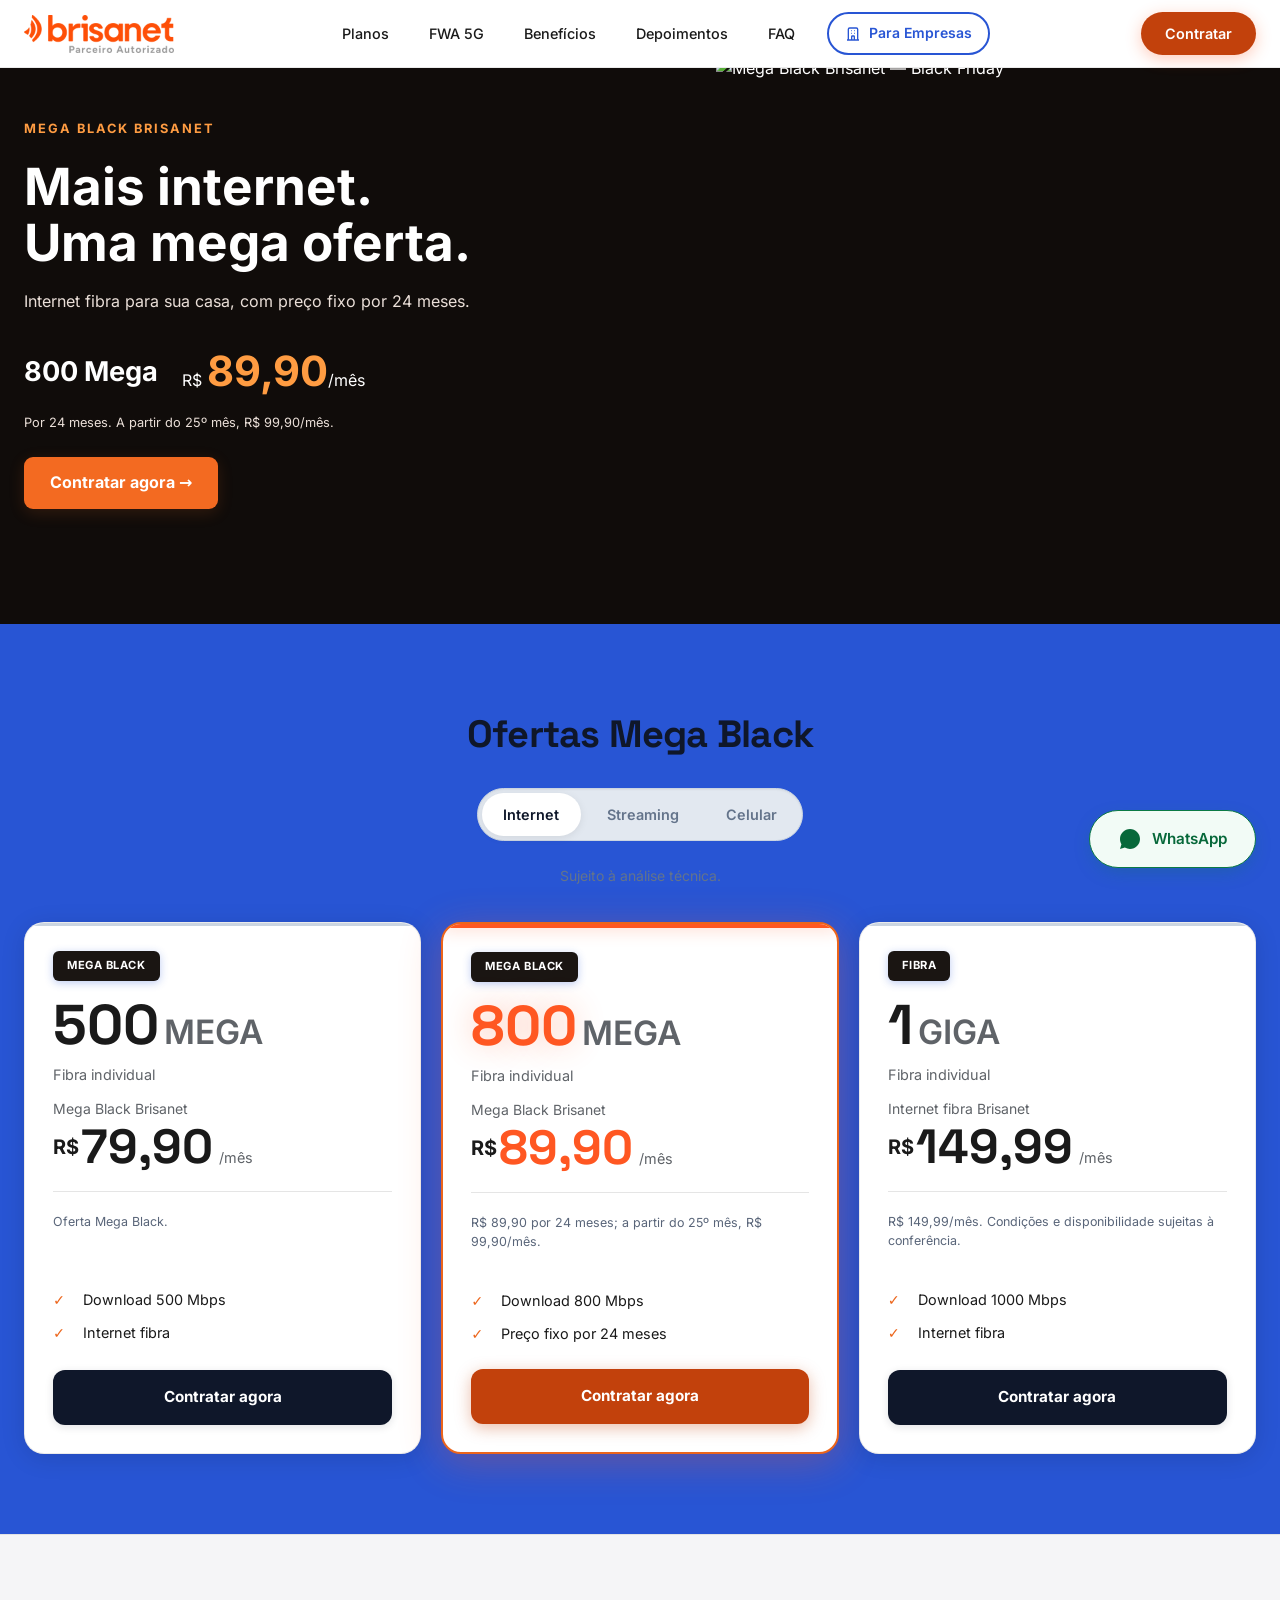
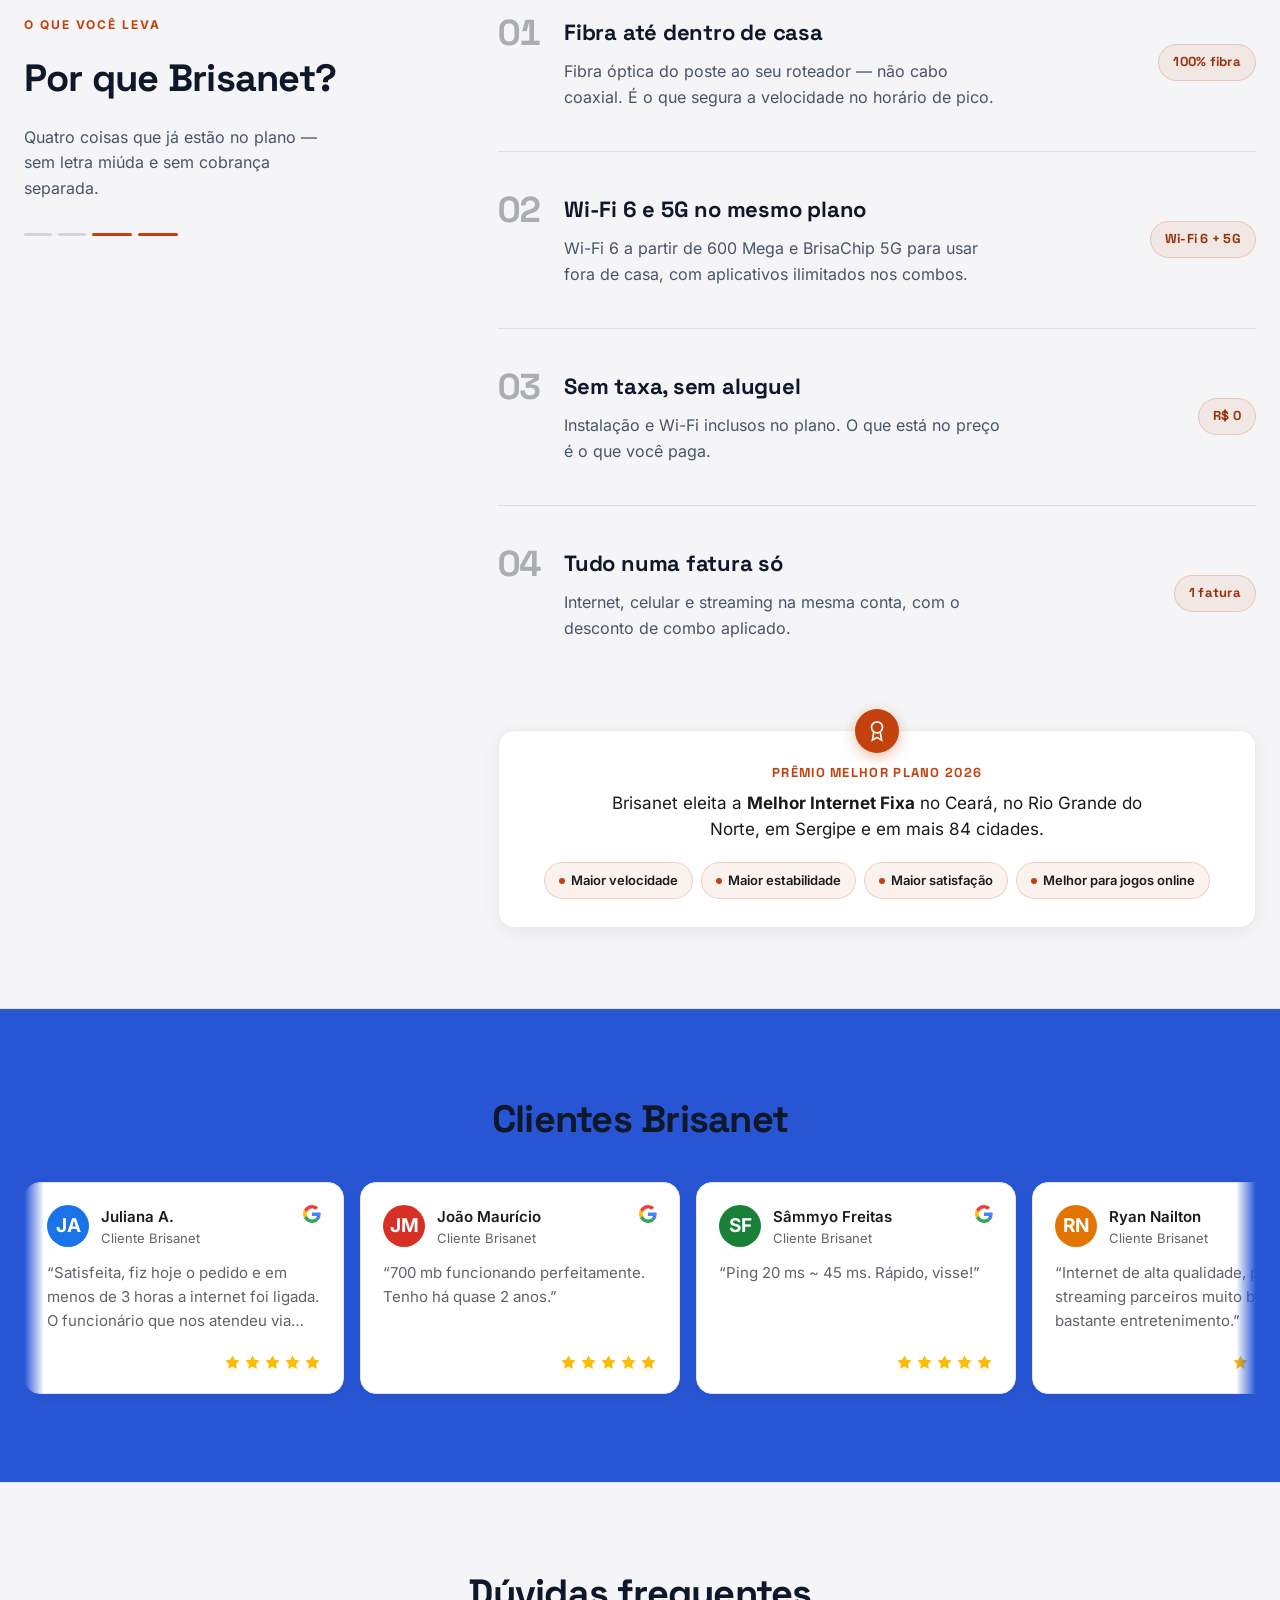
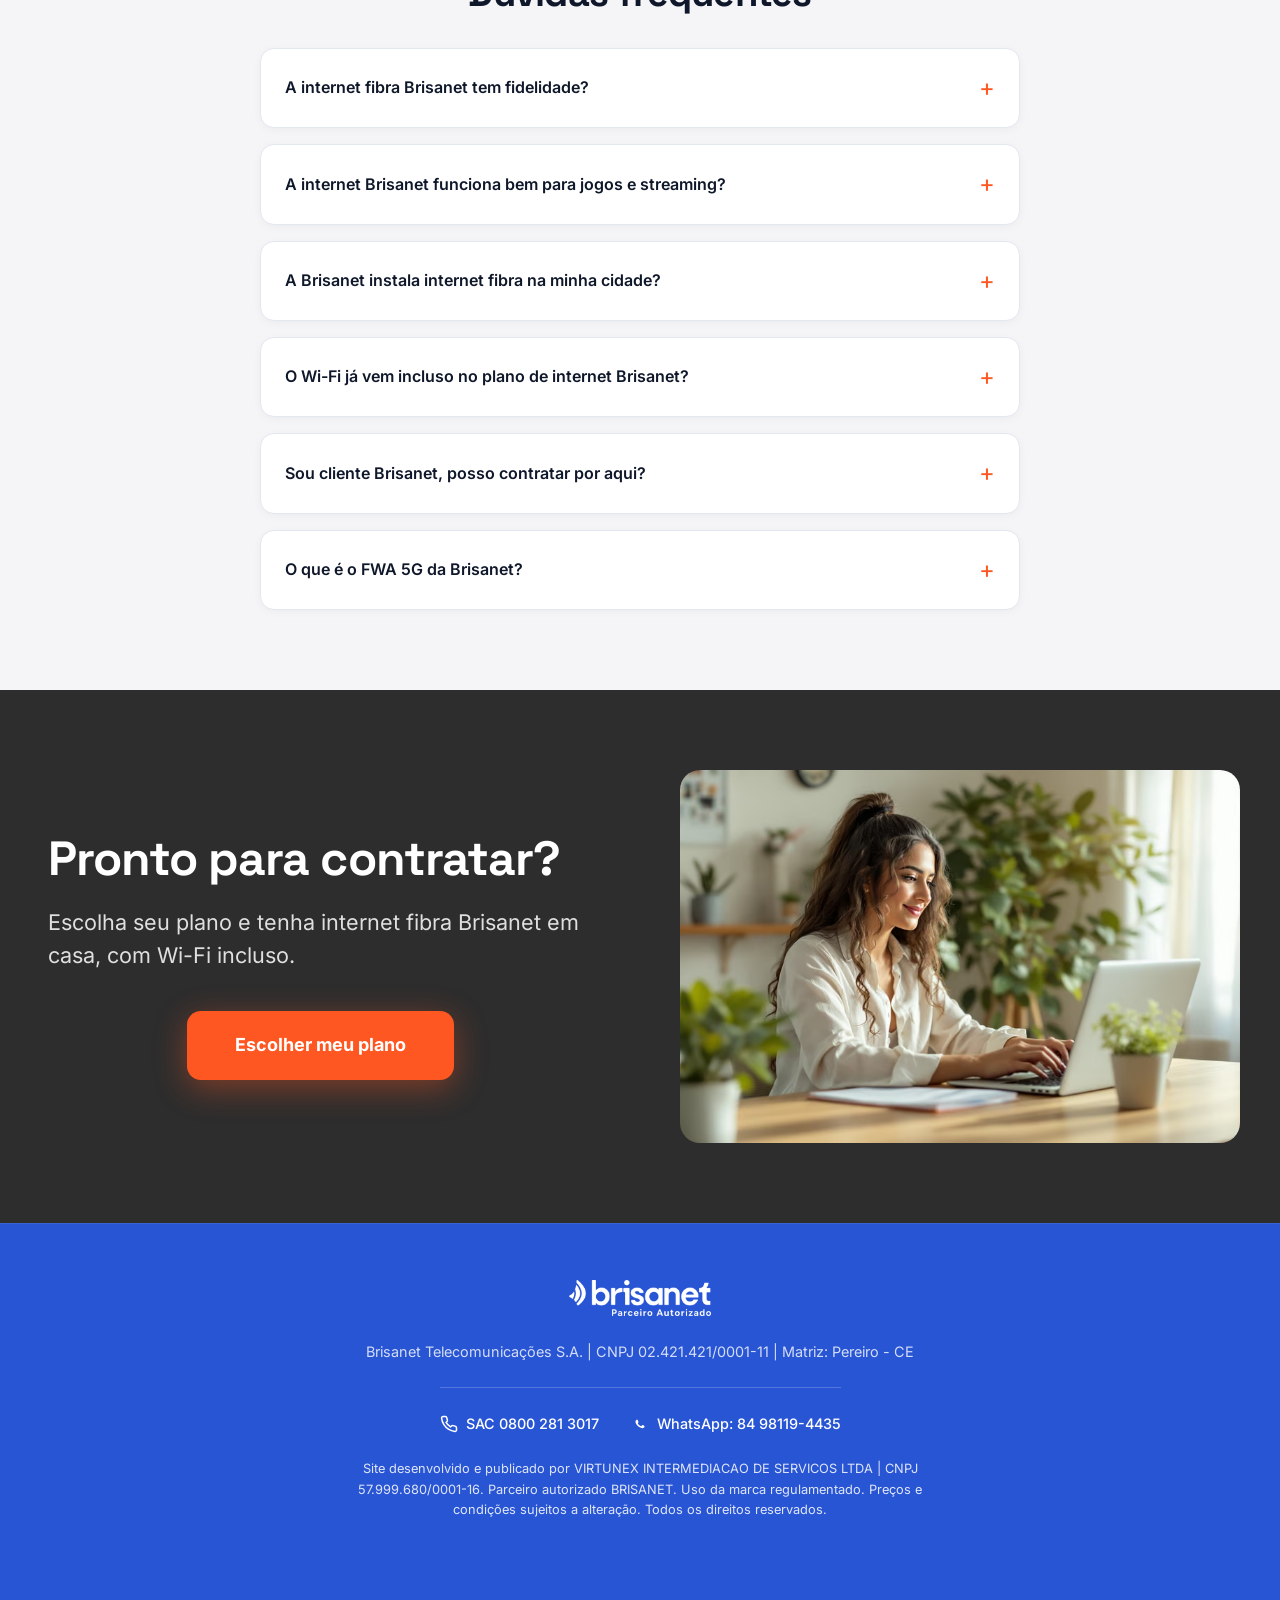
==== commit 62191979: "Troca terceiro card residencial de 700 Mega por 1 Giga" ====
--- a/index.html
+++ b/index.html
@@ -5,7 +5,7 @@
   <meta name="viewport" content="width=device-width, initial-scale=1">
   <meta name="description" content="Mega Black Brisanet: fibra a partir de R$ 79,90 e 800 Mega por R$ 89,90 durante 24 meses.">
   <meta name="theme-color" content="#2855d4">
-  <title>Mega Black Brisanet | Fibra 500, 700 e 800 Mega</title>
+  <title>Mega Black Brisanet | Fibra 500, 800 Mega e 1 Giga</title>
   <link rel="icon" type="image/x-icon" href="img/favicon.ico">
 
   <link rel="preload" href="fonts/inter-latin.woff2" as="font" type="font/woff2" crossorigin>
@@ -872,7 +872,7 @@
         <div class="plan-panel active" id="panel-internet">
           <div class="plan-grid" id="grid-internet"><article class="plan-card  reveal"><span class="plan-badge">Mega Black</span><div class="plan-speed"><span class="plan-speed-value">500</span><span class="plan-speed-unit">MEGA</span><p class="plan-speed-label">Fibra individual</p></div><div class="plan-price"><p class="plan-price-old">Mega Black Brisanet</p><div class="plan-price-current"><span class="plan-price-currency">R$</span><span class="plan-price-value">79,90</span><span class="plan-price-period">/mês</span></div></div><p class="campaign-condition">Oferta Mega Black.</p><ul class="plan-features"><li class="plan-feature"><span class="campaign-check">✓</span><span>Download 500 Mbps</span></li><li class="plan-feature"><span class="campaign-check">✓</span><span>Internet fibra</span></li></ul><div class="plan-cta-wrapper"><a href="/form-contratacao?plano=BLACK_500" class="plan-cta"><span>Contratar agora</span></a></div></article>
 <article class="plan-card featured reveal"><span class="plan-badge">Mega Black</span><div class="plan-speed"><span class="plan-speed-value">800</span><span class="plan-speed-unit">MEGA</span><p class="plan-speed-label">Fibra individual</p></div><div class="plan-price"><p class="plan-price-old">Mega Black Brisanet</p><div class="plan-price-current"><span class="plan-price-currency">R$</span><span class="plan-price-value">89,90</span><span class="plan-price-period">/mês</span></div></div><p class="campaign-condition">R$ 89,90 por 24 meses; a partir do 25º mês, R$ 99,90/mês.</p><ul class="plan-features"><li class="plan-feature"><span class="campaign-check">✓</span><span>Download 800 Mbps</span></li><li class="plan-feature"><span class="campaign-check">✓</span><span>Preço fixo por 24 meses</span></li></ul><div class="plan-cta-wrapper"><a href="/form-contratacao?plano=BLACK_800" class="plan-cta"><span>Contratar agora</span></a></div></article>
-<article class="plan-card  reveal"><span class="plan-badge">Fibra</span><div class="plan-speed"><span class="plan-speed-value">700</span><span class="plan-speed-unit">MEGA</span><p class="plan-speed-label">Fibra individual</p></div><div class="plan-price"><p class="plan-price-old">Mega Black Brisanet</p><div class="plan-price-current"><span class="plan-price-currency">R$</span><span class="plan-price-value">99,90</span><span class="plan-price-period">/mês</span></div></div><p class="campaign-condition">R$ 99,90 por 12 meses; a partir do 13º mês, R$ 109,90/mês.</p><ul class="plan-features"><li class="plan-feature"><span class="campaign-check">✓</span><span>Download 700 Mbps</span></li><li class="plan-feature"><span class="campaign-check">✓</span><span>Internet fibra</span></li></ul><div class="plan-cta-wrapper"><a href="/form-contratacao?plano=BLACK_700" class="plan-cta"><span>Contratar agora</span></a></div></article>
+<article class="plan-card  reveal"><span class="plan-badge">Fibra</span><div class="plan-speed"><span class="plan-speed-value">1</span><span class="plan-speed-unit">GIGA</span><p class="plan-speed-label">Fibra individual</p></div><div class="plan-price"><p class="plan-price-old">Internet fibra Brisanet</p><div class="plan-price-current"><span class="plan-price-currency">R$</span><span class="plan-price-value">149,99</span><span class="plan-price-period">/mês</span></div></div><p class="campaign-condition">R$ 149,99/mês. Condições e disponibilidade sujeitas à conferência.</p><ul class="plan-features"><li class="plan-feature"><span class="campaign-check">✓</span><span>Download 1000 Mbps</span></li><li class="plan-feature"><span class="campaign-check">✓</span><span>Internet fibra</span></li></ul><div class="plan-cta-wrapper"><a href="/form-contratacao?plano=FIBRA_1000" class="plan-cta"><span>Contratar agora</span></a></div></article>
           </div>
 
           <!-- Navegação - Internet (apenas dots) -->
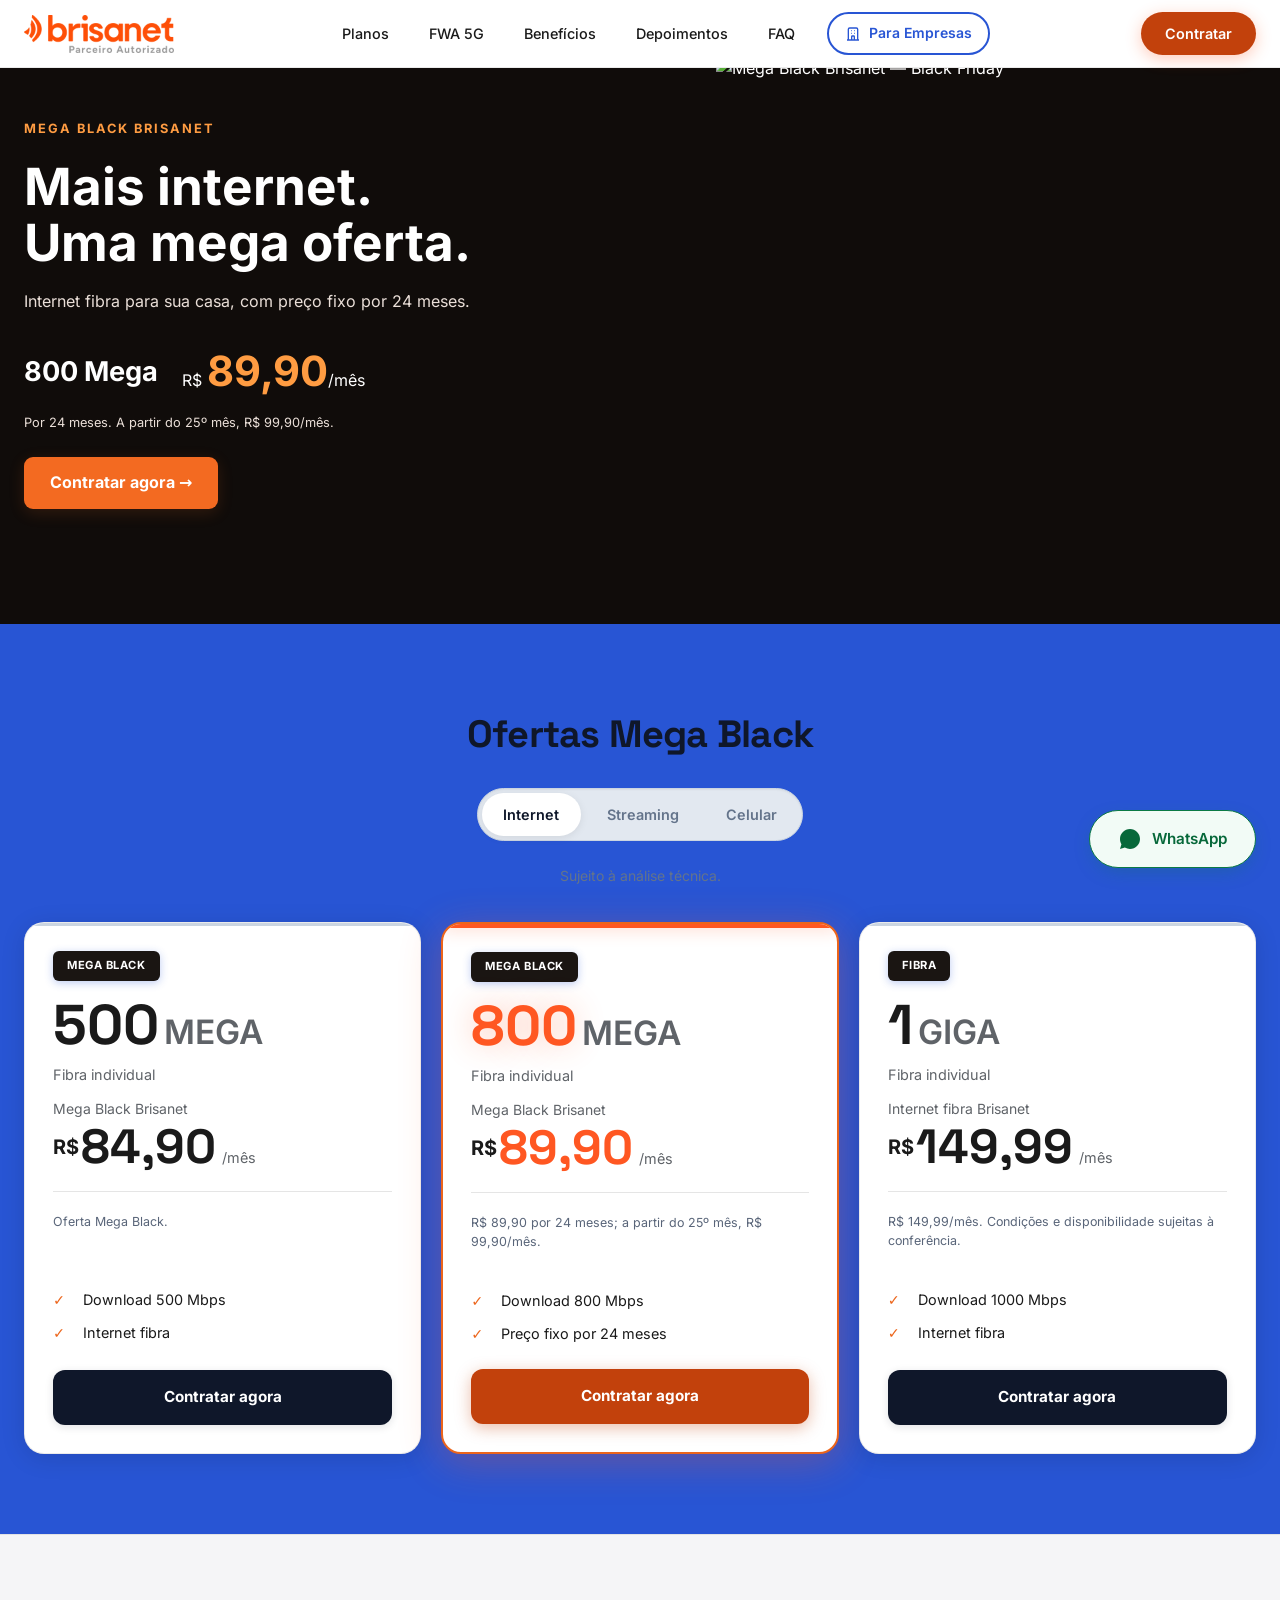
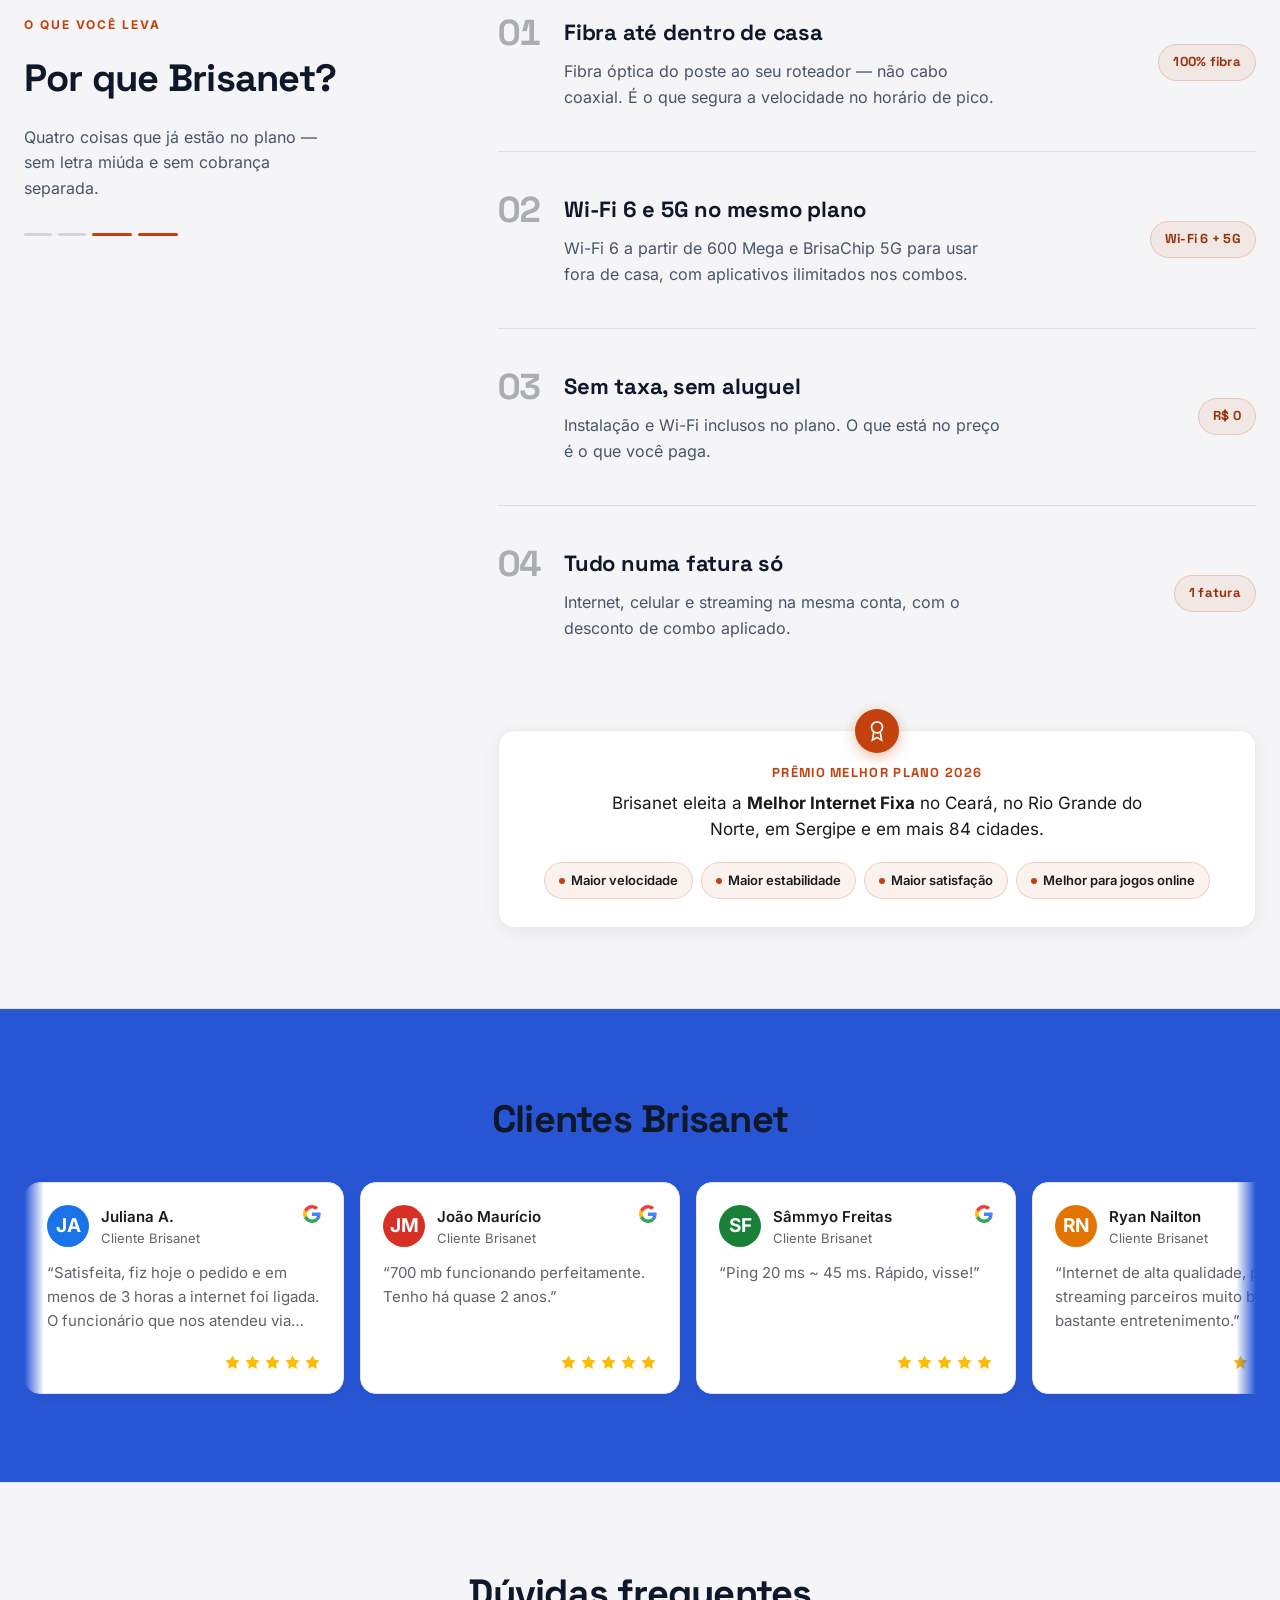
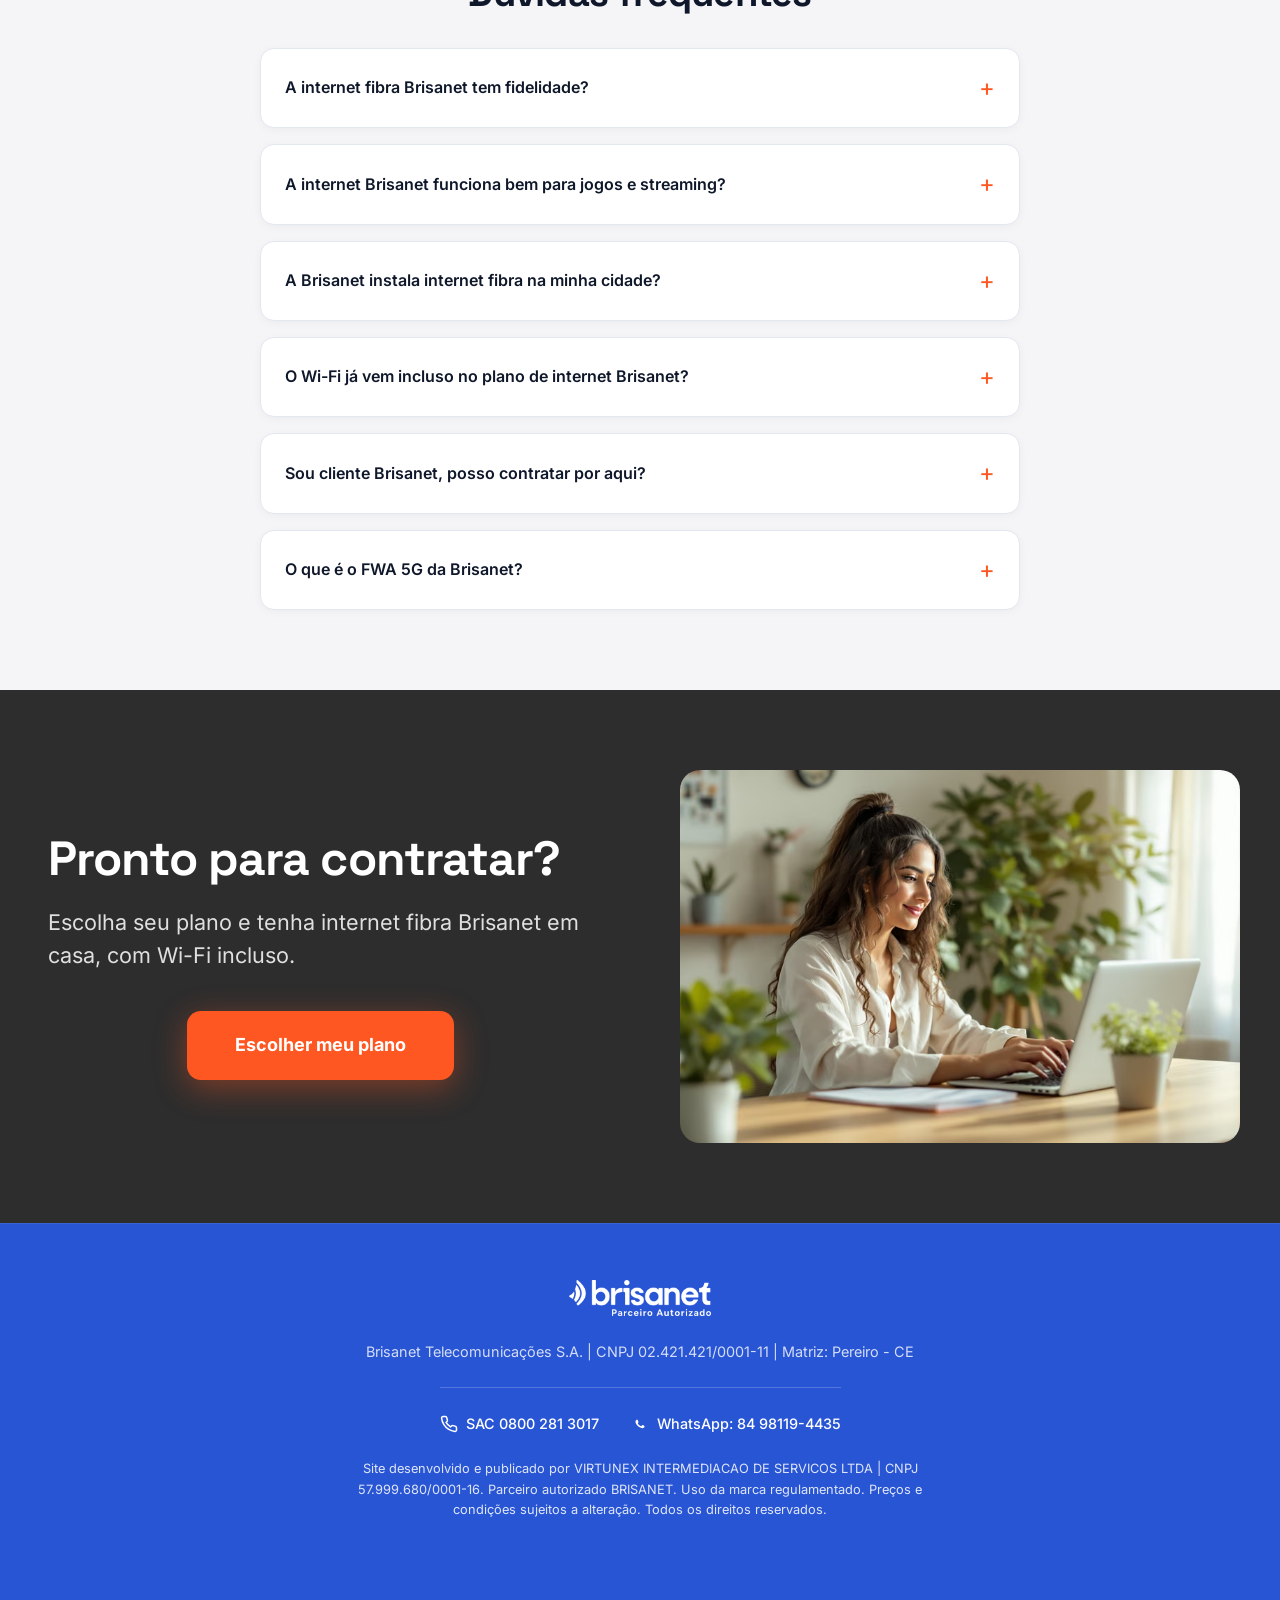
==== commit 22ed8bd9: "Atualiza plano individual de 500 Mega para R$ 84,90" ====
--- a/index.html
+++ b/index.html
@@ -3,7 +3,7 @@
 <head>
   <meta charset="utf-8">
   <meta name="viewport" content="width=device-width, initial-scale=1">
-  <meta name="description" content="Mega Black Brisanet: fibra a partir de R$ 79,90 e 800 Mega por R$ 89,90 durante 24 meses.">
+  <meta name="description" content="Mega Black Brisanet: fibra a partir de R$ 84,90 e 800 Mega por R$ 89,90 durante 24 meses.">
   <meta name="theme-color" content="#2855d4">
   <title>Mega Black Brisanet | Fibra 500, 800 Mega e 1 Giga</title>
   <link rel="icon" type="image/x-icon" href="img/favicon.ico">
@@ -870,7 +870,7 @@
 
         <!-- Internet Panel -->
         <div class="plan-panel active" id="panel-internet">
-          <div class="plan-grid" id="grid-internet"><article class="plan-card  reveal"><span class="plan-badge">Mega Black</span><div class="plan-speed"><span class="plan-speed-value">500</span><span class="plan-speed-unit">MEGA</span><p class="plan-speed-label">Fibra individual</p></div><div class="plan-price"><p class="plan-price-old">Mega Black Brisanet</p><div class="plan-price-current"><span class="plan-price-currency">R$</span><span class="plan-price-value">79,90</span><span class="plan-price-period">/mês</span></div></div><p class="campaign-condition">Oferta Mega Black.</p><ul class="plan-features"><li class="plan-feature"><span class="campaign-check">✓</span><span>Download 500 Mbps</span></li><li class="plan-feature"><span class="campaign-check">✓</span><span>Internet fibra</span></li></ul><div class="plan-cta-wrapper"><a href="/form-contratacao?plano=BLACK_500" class="plan-cta"><span>Contratar agora</span></a></div></article>
+          <div class="plan-grid" id="grid-internet"><article class="plan-card  reveal"><span class="plan-badge">Mega Black</span><div class="plan-speed"><span class="plan-speed-value">500</span><span class="plan-speed-unit">MEGA</span><p class="plan-speed-label">Fibra individual</p></div><div class="plan-price"><p class="plan-price-old">Mega Black Brisanet</p><div class="plan-price-current"><span class="plan-price-currency">R$</span><span class="plan-price-value">84,90</span><span class="plan-price-period">/mês</span></div></div><p class="campaign-condition">Oferta Mega Black.</p><ul class="plan-features"><li class="plan-feature"><span class="campaign-check">✓</span><span>Download 500 Mbps</span></li><li class="plan-feature"><span class="campaign-check">✓</span><span>Internet fibra</span></li></ul><div class="plan-cta-wrapper"><a href="/form-contratacao?plano=BLACK_500" class="plan-cta"><span>Contratar agora</span></a></div></article>
 <article class="plan-card featured reveal"><span class="plan-badge">Mega Black</span><div class="plan-speed"><span class="plan-speed-value">800</span><span class="plan-speed-unit">MEGA</span><p class="plan-speed-label">Fibra individual</p></div><div class="plan-price"><p class="plan-price-old">Mega Black Brisanet</p><div class="plan-price-current"><span class="plan-price-currency">R$</span><span class="plan-price-value">89,90</span><span class="plan-price-period">/mês</span></div></div><p class="campaign-condition">R$ 89,90 por 24 meses; a partir do 25º mês, R$ 99,90/mês.</p><ul class="plan-features"><li class="plan-feature"><span class="campaign-check">✓</span><span>Download 800 Mbps</span></li><li class="plan-feature"><span class="campaign-check">✓</span><span>Preço fixo por 24 meses</span></li></ul><div class="plan-cta-wrapper"><a href="/form-contratacao?plano=BLACK_800" class="plan-cta"><span>Contratar agora</span></a></div></article>
 <article class="plan-card  reveal"><span class="plan-badge">Fibra</span><div class="plan-speed"><span class="plan-speed-value">1</span><span class="plan-speed-unit">GIGA</span><p class="plan-speed-label">Fibra individual</p></div><div class="plan-price"><p class="plan-price-old">Internet fibra Brisanet</p><div class="plan-price-current"><span class="plan-price-currency">R$</span><span class="plan-price-value">149,99</span><span class="plan-price-period">/mês</span></div></div><p class="campaign-condition">R$ 149,99/mês. Condições e disponibilidade sujeitas à conferência.</p><ul class="plan-features"><li class="plan-feature"><span class="campaign-check">✓</span><span>Download 1000 Mbps</span></li><li class="plan-feature"><span class="campaign-check">✓</span><span>Internet fibra</span></li></ul><div class="plan-cta-wrapper"><a href="/form-contratacao?plano=FIBRA_1000" class="plan-cta"><span>Contratar agora</span></a></div></article>
           </div>
